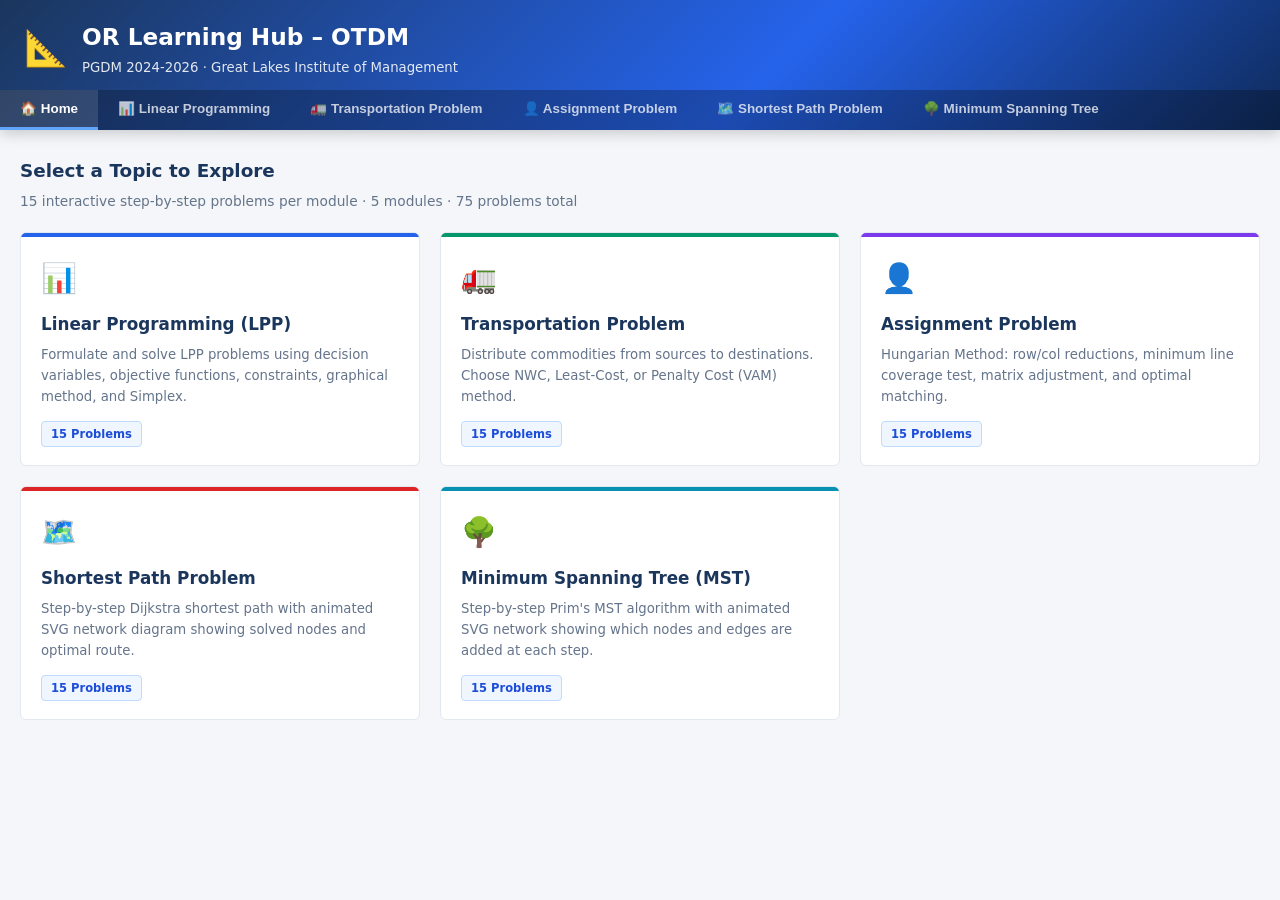
==== app.html @ f2e278c7 "Add files via upload" ====
<!DOCTYPE html>
<html lang="en">
<head>
<meta charset="UTF-8"/>
<meta name="viewport" content="width=device-width,initial-scale=1.0"/>
<title>OR Learning Hub – OTDM (PGDM)</title>
<style>
*,*::before,*::after{box-sizing:border-box;margin:0;padding:0}
html{scroll-behavior:smooth}
body{font-family:'Segoe UI',system-ui,sans-serif;background:#f4f6f9;color:#1a202c;min-height:100vh;line-height:1.6}
#app-header{background:linear-gradient(135deg,#1b365d 0%,#2563eb 60%,#0f2b5c 100%);color:#fff;position:sticky;top:0;z-index:100;box-shadow:0 3px 14px rgba(0,0,0,.2)}
.nav-strip{background:rgba(0,0,0,.25);overflow-x:auto;white-space:nowrap}
.nav-strip-inner{max-width:1320px;margin:0 auto;display:flex}
.ntab{padding:11px 20px;font-size:.84rem;font-weight:600;color:rgba(255,255,255,.75);border:none;background:transparent;cursor:pointer;border-bottom:3px solid transparent;transition:all .18s;flex-shrink:0}
.ntab:hover{color:#fff;background:rgba(255,255,255,.08)}
.ntab.active{color:#fff;border-bottom-color:#60a5fa;background:rgba(255,255,255,.12)}
.main{max-width:1320px;margin:0 auto;padding:26px 20px}
.mod-grid{display:grid;grid-template-columns:repeat(auto-fill,minmax(300px,1fr));gap:20px;margin-top:10px}
.mod-card{background:#fff;border:1px solid #e2e8f0;border-radius:6px;padding:22px 20px 18px;cursor:pointer;transition:transform .18s,box-shadow .18s;position:relative;overflow:hidden}
.mod-card::before{content:'';position:absolute;top:0;left:0;right:0;height:4px;background:var(--c,#2563eb)}
.mod-card:hover{transform:translateY(-3px);box-shadow:0 10px 25px rgba(37,99,235,.15)}
.mod-card h3{font-size:1.05rem;font-weight:700;margin:10px 0 6px;color:#1b365d}
.mod-card p{font-size:.83rem;color:#64748b;margin-bottom:12px}
.mod-badge{display:inline-block;background:#eff6ff;color:#1d4ed8;border:1px solid #bfdbfe;border-radius:4px;font-size:.72rem;font-weight:700;padding:3px 9px}
.back-btn{display:inline-flex;align-items:center;gap:6px;background:#fff;border:1px solid #d1d5db;border-radius:5px;padding:7px 15px;font-size:.84rem;font-weight:600;color:#374151;cursor:pointer;margin-bottom:18px}
.back-btn:hover{background:#f3f4f6}
.sec-title{font-size:1.35rem;font-weight:700;color:#1b365d;margin-bottom:4px}
.sec-desc{font-size:.86rem;color:#64748b;margin-bottom:20px}
.prob-list{display:flex;flex-direction:column;gap:10px}
.prob-item{background:#fff;border:1px solid #e2e8f0;border-radius:6px;padding:15px 18px;cursor:pointer;display:flex;align-items:center;justify-content:space-between;transition:all .15s}
.prob-item:hover{border-color:#93c5fd;background:#f0f7ff;transform:translateX(2px)}
.prob-item h4{font-size:.92rem;font-weight:600;color:#1b365d}
.prob-item p{font-size:.8rem;color:#64748b;margin-top:3px}
.diff{font-size:.72rem;font-weight:700;padding:2px 8px;border-radius:4px}
.d-easy{background:#dcfce7;color:#166534}
.d-med{background:#fef3c7;color:#92400e}
.d-hard{background:#fee2e2;color:#991b1b}
.prob-header{background:linear-gradient(135deg,#1b365d,var(--c,#2563eb));color:#fff;padding:24px 26px;border-radius:6px 6px 0 0}
.prob-header h2{font-size:1.25rem;font-weight:700}
.prob-header p{font-size:.86rem;opacity:.9;margin-top:6px}
.prob-body{background:#fff;border:1px solid #e2e8f0;border-top:none;border-radius:0 0 6px 6px;padding:24px}
.step-card{border:1px solid #e2e8f0;border-radius:6px;margin-bottom:14px;overflow:hidden}
.step-hd{background:#f8fafc;padding:12px 18px;display:flex;align-items:center;font-weight:700;color:#1b365d}
.step-hd h3{display:flex;align-items:center;gap:6px;flex:1}
.snum{background:#2563eb;color:#fff;border-radius:50%;width:24px;height:24px;display:inline-flex;align-items:center;justify-content:center;font-size:.73rem;font-weight:800;flex-shrink:0}
.step-bd{padding:18px}
.info-btn{display:inline-flex;align-items:center;justify-content:center;width:22px;height:22px;border-radius:50%;background:#2563eb;color:#fff;font-size:.78rem;font-weight:800;border:none;cursor:pointer;margin-left:6px;flex-shrink:0;transition:transform .15s}
.info-btn:hover{transform:scale(1.15);background:#1d4ed8}
.ppt-formulation{background:#f8fafc;border:1px solid #cbd5e1;border-left:4px solid #2563eb;border-radius:4px;padding:16px;margin:12px 0;font-family:'Consolas','Courier New',monospace;font-size:.85rem;line-height:1.8;color:#1e293b;white-space:pre-wrap}
.ppt-explain{background:#fffbeb;border:1px solid #fcd34d;border-radius:5px;padding:12px 16px;margin:12px 0;font-size:.85rem;color:#78350f;line-height:1.6}
.ppt-explain strong{color:#92400e}
.table-wrap{overflow-x:auto;margin:12px 0}
table.ppt-table{border-collapse:collapse;width:100%;font-size:.83rem}
table.ppt-table th,table.ppt-table td{border:1px solid #cbd5e1;padding:8px 12px;text-align:center}
table.ppt-table th{background:#1b365d;color:#fff;font-weight:700}
table.ppt-table tr:nth-child(even) td{background:#f8fafc}
table.ppt-table .opt{background:#dcfce7;font-weight:700;color:#166534}
table.ppt-table tr.hl td{background:#dbeafe}
.tp-table{border-collapse:collapse;width:100%;font-size:.83rem;min-width:480px}
.tp-table th,.tp-table td{border:2px solid #94a3b8;padding:0;text-align:center;min-width:80px;position:relative}
.tp-table th{background:#1b365d;color:#fff;font-weight:700;padding:9px 10px}
.tp-table .src-lbl{background:#334155;color:#fff;font-weight:700;padding:9px 12px}
.tp-table .dem-lbl{background:#475569;color:#fff;font-weight:700;padding:8px 12px}
.tp-cell{position:relative;height:62px;min-width:80px;background:#fff}
.cost-box{position:absolute;top:2px;right:3px;font-size:.7rem;color:#475569;font-weight:700;border:1px solid #cbd5e1;padding:1px 4px;background:#f8fafc;border-radius:2px}
.alloc-box{position:absolute;bottom:5px;left:0;right:0;text-align:center;font-size:1.05rem;font-weight:800;color:#1b365d}
.cell-active{background:#fef9c3 !important;border:3px solid #f59e0b !important}
.cell-done{background:#dbeafe !important}
.supply-val,.demand-val{background:#f0fdf4;color:#166534;font-weight:700;padding:9px;border:2px solid #94a3b8}
.asgn-table{border-collapse:collapse;font-size:.86rem;margin:12px 0;min-width:380px;width:100%}
.asgn-table th,.asgn-table td{border:2px solid #94a3b8;padding:10px 14px;text-align:center;min-width:60px;font-weight:600;position:relative}
.asgn-table th{background:#1b365d;color:#fff}
.asgn-table .row-lbl{background:#334155;color:#fff;font-weight:700}
.az-zero{color:#2563eb;font-weight:800;background:#eff6ff}
.az-assigned{color:#fff;background:#16a34a !important;font-weight:800}
.line-row{background:#fee2e2 !important;border-top:3px solid #dc2626 !important;border-bottom:3px solid #dc2626 !important}
.line-col{background:#fee2e2 !important;border-left:3px solid #dc2626 !important;border-right:3px solid #dc2626 !important}
.az-intersection{background:#fca5a5 !important;border:3px solid #dc2626 !important;font-weight:800}
table.sp-ppt-table{border-collapse:collapse;width:100%;font-size:.82rem;margin:12px 0}
table.sp-ppt-table th{background:#1b365d;color:#fff;padding:8px 10px;text-align:center}
table.sp-ppt-table td{border:1px solid #cbd5e1;padding:8px 10px;text-align:center}
table.sp-ppt-table tr:nth-child(even){background:#f8fafc}
table.sp-ppt-table tr.active-row{background:#fef9c3;font-weight:700}
.step-nav{display:flex;align-items:center;gap:12px;margin:16px 0;flex-wrap:wrap}
.snav-btn{padding:8px 18px;border-radius:5px;border:1px solid #d1d5db;background:#fff;font-size:.84rem;font-weight:600;cursor:pointer;color:#374151;transition:all .15s}
.snav-btn:hover:not(:disabled){background:#f0f7ff;border-color:#93c5fd;color:#1d4ed8}
.snav-btn:disabled{opacity:.4;cursor:not-allowed}
.snav-count{font-size:.85rem;color:#64748b;font-weight:600}
.res-box{background:#f0fdf4;border:1px solid #86efac;border-radius:6px;padding:14px 18px;margin-top:14px}
.res-box h4{font-size:.9rem;font-weight:700;color:#166534;margin-bottom:6px}
.res-box ul{font-size:.84rem;color:#166534;padding-left:18px}
.res-box li{margin-bottom:4px}
.pill-row{display:flex;flex-wrap:wrap;gap:6px;margin:8px 0}
.sep{height:1px;background:#e2e8f0;margin:16px 0}
.tag{display:inline-block;padding:3px 8px;border-radius:4px;font-size:.72rem;font-weight:700;background:#eff6ff;color:#1d4ed8;border:1px solid #bfdbfe}
/* SVG Network styles */
.svg-net-wrap{margin:10px 0 16px;}
.svg-legend{display:flex;flex-wrap:wrap;gap:12px;margin-top:8px;font-size:.75rem;color:#475569;align-items:center}
.leg-item{display:flex;align-items:center;gap:5px;font-weight:600}
.leg-dot{display:inline-block;width:14px;height:14px;border-radius:50%;border:1px solid #94a3b8}
.leg-line{display:inline-block;width:24px;height:4px;border-radius:2px}
</style>
</head>
<body>
<div id="root"></div>
<script>
const LPP_PROBLEMS = [{"id": "lpp_1", "title": "1. Reddy Mikks Paint Production Optimization", "difficulty": "easy", "tags": ["product-mix", "graphical-method"], "context": "Reddy Mikks produces exterior and interior paints from two raw materials M1 and M2. Maximum daily availabilities: M1=24 tons, M2=6 tons. Profit: $5000/ton exterior, $4000/ton interior. Demand constraint: interior paint cannot exceed exterior by more than 1 ton. Max interior demand = 2 tons.", "steps": [{"title": "Decision Variables Definition", "explain": "Define daily production amounts of paints in tons.", "formulation": "Let x\u2081 = daily amount of exterior paint produced (tons)\nLet x\u2082 = daily amount of interior paint produced (tons)"}, {"title": "Objective Function Formulation", "explain": "Maximize total daily profit in thousands of dollars.", "formulation": "Maximize Z = 5x\u2081 + 4x\u2082\n\nWhere:\n  5 = profit per ton of exterior paint ($1000s)\n  4 = profit per ton of interior paint ($1000s)"}, {"title": "Constraints Formulation", "explain": "Formulate raw material availability and market limit constraints.", "formulation": "Subject to:\n  6x\u2081 + 4x\u2082 \u2264 24   (Raw material M1 constraint)\n   x\u2081 + 2x\u2082 \u2264  6   (Raw material M2 constraint)\n  x\u2082 - x\u2081 \u2264  1   (Market limit: interior \u2264 exterior + 1)\n        x\u2082 \u2264  2   (Demand limit: max interior paint)\n  x\u2081, x\u2082 \u2265 0      (Non-negativity constraints)"}, {"title": "Graphical Corner Point Evaluation", "explain": "Evaluate objective function Z at all feasible vertices O, A, B, C, D, E.", "body": "<div class=\"table-wrap\"><table class=\"ppt-table\"><thead><tr><th>Corner Point</th><th>x\u2081 (Exterior)</th><th>x\u2082 (Interior)</th><th>Z = 5x\u2081 + 4x\u2082 ($1000s)</th></tr></thead><tbody><tr><td>O (Origin)</td><td>0</td><td>0</td><td>0</td></tr><tr><td>A (M1 x-intercept)</td><td>4</td><td>0</td><td>20</td></tr><tr><td>B (M1 \u2229 M2)</td><td>3.33</td><td>1.33</td><td class=\"opt\">21.98 (Optimal)</td></tr><tr><td>C (M1 \u2229 Market limit)</td><td>3</td><td>1.5</td><td>21</td></tr><tr><td>D (M2 \u2229 Demand limit)</td><td>2</td><td>2</td><td>18</td></tr><tr><td>E (Demand limit y-intercept)</td><td>0</td><td>2</td><td>8</td></tr></tbody></table></div>"}, {"title": "Optimal Production Plan", "explain": "Intersection of binding constraints M1 and M2 yields optimal point B.", "body": "<div class=\"res-box\"><h4>\u2705 Optimal Production Plan</h4><ul><li>Exterior Paint (x\u2081) = <strong>3.33 tons/day</strong></li><li>Interior Paint (x\u2082) = <strong>1.33 tons/day</strong></li><li><strong>Maximum Daily Profit Z = $21,333</strong></li></ul></div>"}]}, {"id": "lpp_2", "title": "2. Wyndor Glass Product Line Revamp", "difficulty": "easy", "tags": ["product-mix", "plant-capacity"], "context": "Wyndor Glass Co. produces Product 1 (glass door with aluminum frame, profit $3000/batch) and Product 2 (wood-framed window, profit $5000/batch). Plant capacities per week: Plant 1=4 hrs, Plant 2=12 hrs, Plant 3=18 hrs.", "steps": [{"title": "Decision Variables", "explain": "Batches produced per week.", "formulation": "Let x\u2081 = number of batches of Product 1 produced per week\nLet x\u2082 = number of batches of Product 2 produced per week"}, {"title": "Objective Function", "explain": "Maximize total weekly profit in $1000s.", "formulation": "Maximize Z = 3x\u2081 + 5x\u2082"}, {"title": "Constraints", "explain": "Weekly hours available at Plants 1, 2, and 3.", "formulation": "Subject to:\n   x\u2081      \u2264  4   (Plant 1 capacity)\n        2x\u2082 \u2264 12   (Plant 2 capacity)\n  3x\u2081 + 2x\u2082 \u2264 18   (Plant 3 capacity)\n  x\u2081, x\u2082 \u2265 0"}, {"title": "Corner Point Evaluation", "explain": "Evaluate Z at all feasible vertices.", "body": "<div class=\"table-wrap\"><table class=\"ppt-table\"><thead><tr><th>Corner Point</th><th>x\u2081</th><th>x\u2082</th><th>Z = 3x\u2081 + 5x\u2082</th></tr></thead><tbody><tr><td>O</td><td>0</td><td>0</td><td>0</td></tr><tr><td>A</td><td>4</td><td>0</td><td>12</td></tr><tr><td>B</td><td>4</td><td>3</td><td>27</td></tr><tr><td>C</td><td>2</td><td>6</td><td class=\"opt\">36 (Optimal)</td></tr><tr><td>D</td><td>0</td><td>6</td><td>30</td></tr></tbody></table></div>"}, {"title": "Optimal Solution", "explain": "Maximum profit occurs at point C.", "body": "<div class=\"res-box\"><h4>\u2705 Optimal Product Mix</h4><ul><li>Product 1 = <strong>2 batches/week</strong></li><li>Product 2 = <strong>6 batches/week</strong></li><li><strong>Maximum Weekly Profit = $36,000</strong></li></ul></div>"}]}, {"id": "lpp_3", "title": "3. 7-Day Workforce Shift Scheduling", "difficulty": "hard", "tags": ["workforce-scheduling", "integer-lpp"], "context": "A plant operates 7 days a week. Minimum worker requirements: Mon=17, Tue=13, Wed=15, Thu=19, Fri=14, Sat=16, Sun=11. Each worker works 5 consecutive days and gets 2 days off. Minimize total workforce.", "steps": [{"title": "Decision Variables", "explain": "x_i = workers starting 5-day shift on day i.", "formulation": "Let x\u2081=Mon start, x\u2082=Tue, x\u2083=Wed, x\u2084=Thu, x\u2085=Fri, x\u2086=Sat, x\u2087=Sun"}, {"title": "Objective Function", "explain": "Minimize total workers hired.", "formulation": "Minimize Z = x\u2081 + x\u2082 + x\u2083 + x\u2084 + x\u2085 + x\u2086 + x\u2087"}, {"title": "Daily Coverage Constraints", "explain": "Each day must have enough workers on duty.", "formulation": "Subject to:\n  x\u2081+x\u2084+x\u2085+x\u2086+x\u2087 \u2265 17  (Mon)\n  x\u2081+x\u2082+x\u2085+x\u2086+x\u2087 \u2265 13  (Tue)\n  x\u2081+x\u2082+x\u2083+x\u2086+x\u2087 \u2265 15  (Wed)\n  x\u2081+x\u2082+x\u2083+x\u2084+x\u2087 \u2265 19  (Thu)\n  x\u2081+x\u2082+x\u2083+x\u2084+x\u2085 \u2265 14  (Fri)\n  x\u2082+x\u2083+x\u2084+x\u2085+x\u2086 \u2265 16  (Sat)\n  x\u2083+x\u2084+x\u2085+x\u2086+x\u2087 \u2265 11  (Sun)\n  x_i \u2265 0, integer"}, {"title": "Optimal Hiring Schedule", "explain": "Integer LPP optimal solution.", "body": "<div class=\"res-box\"><h4>\u2705 Optimal Hiring Schedule</h4><ul><li>x\u2081=4, x\u2082=8, x\u2083=2, x\u2084=6, x\u2085=0, x\u2086=3, x\u2087=0</li><li><strong>Minimum Total Workforce = 23 workers</strong></li></ul></div>"}]}, {"id": "lpp_4", "title": "4. Furniture Production (Carpentry & Painting)", "difficulty": "medium", "tags": ["lpp"], "context": "Carpenter hours = 48, Painter hours = 20. Tables profit $6, Chairs profit $8.", "steps": [{"title": "Decision Variables", "explain": "Let x\u2081 = Tables, x\u2082 = Chairs", "formulation": "Let x\u2081 = Tables, x\u2082 = Chairs"}, {"title": "Objective Function & Constraints", "explain": "Maximize Z = 6x\u2081 + 8x\u2082 | Subject to: 3x\u2081+2x\u2082\u226448, x\u2081+2x\u2082\u226420, x\u2081,x\u2082\u22650", "formulation": "Maximize Z = 6x\u2081 + 8x\u2082\nSubject to: 3x\u2081+2x\u2082\u226448, x\u2081+2x\u2082\u226420, x\u2081,x\u2082\u22650"}, {"title": "Optimal Solution", "explain": "Solve graphically or via Simplex.", "body": "<div class='res-box'><h4>\u2705 Optimal Plan</h4><ul><li>Objective Function: Maximize Z = 6x\u2081 + 8x\u2082</li><li>Key constraint: Subject to: 3x\u2081+2x\u2082\u226448, x\u2081+2x\u2082\u226420, x\u2081,x\u2082\u22650</li><li><strong>Optimal BFS found at corner point intersection.</strong></li></ul></div>"}]}, {"id": "lpp_5", "title": "5. Farm Feed Diet Cost Minimization", "difficulty": "medium", "tags": ["lpp"], "context": "Mix grain and soybean to meet protein and fat requirements at minimum cost.", "steps": [{"title": "Decision Variables", "explain": "Let x\u2081=Grain bags, x\u2082=Soybean bags", "formulation": "Let x\u2081=Grain bags, x\u2082=Soybean bags"}, {"title": "Objective Function & Constraints", "explain": "Minimize Z = 2x\u2081 + 3x\u2082 | Subject to: 3x\u2081+5x\u2082\u226590(protein), x\u2081+x\u2082\u226530(fat), x\u2081,x\u2082\u22650", "formulation": "Minimize Z = 2x\u2081 + 3x\u2082\nSubject to: 3x\u2081+5x\u2082\u226590(protein), x\u2081+x\u2082\u226530(fat), x\u2081,x\u2082\u22650"}, {"title": "Optimal Solution", "explain": "Solve graphically or via Simplex.", "body": "<div class='res-box'><h4>\u2705 Optimal Plan</h4><ul><li>Objective Function: Minimize Z = 2x\u2081 + 3x\u2082</li><li>Key constraint: Subject to: 3x\u2081+5x\u2082\u226590(protein), x\u2081+x\u2082\u226530(fat), x\u2081,x\u2082\u22650</li><li><strong>Optimal BFS found at corner point intersection.</strong></li></ul></div>"}]}, {"id": "lpp_6", "title": "6. Clothing Production (Parkas & Overcoats)", "difficulty": "medium", "tags": ["lpp"], "context": "Parkas need 1 sqft leather, Overcoats need 2 sqft. Profit: Parka=$30, Overcoat=$50.", "steps": [{"title": "Decision Variables", "explain": "Let x\u2081=Parkas, x\u2082=Overcoats", "formulation": "Let x\u2081=Parkas, x\u2082=Overcoats"}, {"title": "Objective Function & Constraints", "explain": "Maximize Z = 30x\u2081 + 50x\u2082 | Subject to: x\u2081+2x\u2082\u226440(leather), x\u2081\u226420, x\u2082\u226515, x\u2081,x\u2082\u22650", "formulation": "Maximize Z = 30x\u2081 + 50x\u2082\nSubject to: x\u2081+2x\u2082\u226440(leather), x\u2081\u226420, x\u2082\u226515, x\u2081,x\u2082\u22650"}, {"title": "Optimal Solution", "explain": "Solve graphically or via Simplex.", "body": "<div class='res-box'><h4>\u2705 Optimal Plan</h4><ul><li>Objective Function: Maximize Z = 30x\u2081 + 50x\u2082</li><li>Key constraint: Subject to: x\u2081+2x\u2082\u226440(leather), x\u2081\u226420, x\u2082\u226515, x\u2081,x\u2082\u22650</li><li><strong>Optimal BFS found at corner point intersection.</strong></li></ul></div>"}]}, {"id": "lpp_7", "title": "7. Warehouse Transportation LPP Model", "difficulty": "medium", "tags": ["lpp"], "context": "Minimize shipping cost from 2 warehouses to 3 customers.", "steps": [{"title": "Decision Variables", "explain": "Let x_ij = units shipped from i to j", "formulation": "Let x_ij = units shipped from i to j"}, {"title": "Objective Function & Constraints", "explain": "Minimize Z = 2x\u2081\u2081+3x\u2081\u2082+x\u2081\u2083+5x\u2082\u2081+4x\u2082\u2082+8x\u2082\u2083 | Supply: 120, 80. Demand: 150, 40, 10", "formulation": "Minimize Z = 2x\u2081\u2081+3x\u2081\u2082+x\u2081\u2083+5x\u2082\u2081+4x\u2082\u2082+8x\u2082\u2083\nSupply: 120, 80. Demand: 150, 40, 10"}, {"title": "Optimal Solution", "explain": "Solve graphically or via Simplex.", "body": "<div class='res-box'><h4>\u2705 Optimal Plan</h4><ul><li>Objective Function: Minimize Z = 2x\u2081\u2081+3x\u2081\u2082+x\u2081\u2083+5x\u2082\u2081+4x\u2082\u2082+8x\u2082\u2083</li><li>Key constraint: Supply: 120, 80. Demand: 150, 40, 10</li><li><strong>Optimal BFS found at corner point intersection.</strong></li></ul></div>"}]}, {"id": "lpp_8", "title": "8. Refinery Crude Oil Blending", "difficulty": "medium", "tags": ["lpp"], "context": "Blend Crude A and B into Gasoline X and Y. Meeting octane and sulphur specs.", "steps": [{"title": "Decision Variables", "explain": "Let x\u2081=Crude A barrels, x\u2082=Crude B barrels", "formulation": "Let x\u2081=Crude A barrels, x\u2082=Crude B barrels"}, {"title": "Objective Function & Constraints", "explain": "Maximize Z = 4x\u2081 + 5x\u2082 | Subject to: 0.4x\u2081+0.2x\u2082\u22640.3(x\u2081+x\u2082)(octane), x\u2081+x\u2082\u226450000, x\u2081,x\u2082\u22650", "formulation": "Maximize Z = 4x\u2081 + 5x\u2082\nSubject to: 0.4x\u2081+0.2x\u2082\u22640.3(x\u2081+x\u2082)(octane), x\u2081+x\u2082\u226450000, x\u2081,x\u2082\u22650"}, {"title": "Optimal Solution", "explain": "Solve graphically or via Simplex.", "body": "<div class='res-box'><h4>\u2705 Optimal Plan</h4><ul><li>Objective Function: Maximize Z = 4x\u2081 + 5x\u2082</li><li>Key constraint: Subject to: 0.4x\u2081+0.2x\u2082\u22640.3(x\u2081+x\u2082)(octane), x\u2081+x\u2082\u226450000, x\u2081,x\u2082\u22650</li><li><strong>Optimal BFS found at corner point intersection.</strong></li></ul></div>"}]}, {"id": "lpp_9", "title": "9. Financial Portfolio Asset Allocation", "difficulty": "medium", "tags": ["lpp"], "context": "Invest in stocks, bonds, and cash to maximize returns meeting risk constraints.", "steps": [{"title": "Decision Variables", "explain": "Let x\u2081=Stock %, x\u2082=Bond %, x\u2083=Cash %", "formulation": "Let x\u2081=Stock %, x\u2082=Bond %, x\u2083=Cash %"}, {"title": "Objective Function & Constraints", "explain": "Maximize Z = 0.12x\u2081 + 0.08x\u2082 + 0.04x\u2083 | Subject to: x\u2081+x\u2082+x\u2083=100, x\u2081\u226460(risk), x\u2082\u226520, x\u2081,x\u2082,x\u2083\u22650", "formulation": "Maximize Z = 0.12x\u2081 + 0.08x\u2082 + 0.04x\u2083\nSubject to: x\u2081+x\u2082+x\u2083=100, x\u2081\u226460(risk), x\u2082\u226520, x\u2081,x\u2082,x\u2083\u22650"}, {"title": "Optimal Solution", "explain": "Solve graphically or via Simplex.", "body": "<div class='res-box'><h4>\u2705 Optimal Plan</h4><ul><li>Objective Function: Maximize Z = 0.12x\u2081 + 0.08x\u2082 + 0.04x\u2083</li><li>Key constraint: Subject to: x\u2081+x\u2082+x\u2083=100, x\u2081\u226460(risk), x\u2082\u226520, x\u2081,x\u2082,x\u2083\u22650</li><li><strong>Optimal BFS found at corner point intersection.</strong></li></ul></div>"}]}, {"id": "lpp_10", "title": "10. Garment Factory Production", "difficulty": "medium", "tags": ["lpp"], "context": "Shirts need 2 hrs cutting, 1 hr sewing. Trousers need 1 hr cutting, 3 hrs sewing. Profit: Shirt=$5, Trouser=$7.", "steps": [{"title": "Decision Variables", "explain": "Let x\u2081=Shirts, x\u2082=Trousers", "formulation": "Let x\u2081=Shirts, x\u2082=Trousers"}, {"title": "Objective Function & Constraints", "explain": "Maximize Z = 5x\u2081 + 7x\u2082 | Subject to: 2x\u2081+x\u2082\u226440(cutting), x\u2081+3x\u2082\u226445(sewing), x\u2081,x\u2082\u22650", "formulation": "Maximize Z = 5x\u2081 + 7x\u2082\nSubject to: 2x\u2081+x\u2082\u226440(cutting), x\u2081+3x\u2082\u226445(sewing), x\u2081,x\u2082\u22650"}, {"title": "Optimal Solution", "explain": "Solve graphically or via Simplex.", "body": "<div class='res-box'><h4>\u2705 Optimal Plan</h4><ul><li>Objective Function: Maximize Z = 5x\u2081 + 7x\u2082</li><li>Key constraint: Subject to: 2x\u2081+x\u2082\u226440(cutting), x\u2081+3x\u2082\u226445(sewing), x\u2081,x\u2082\u22650</li><li><strong>Optimal BFS found at corner point intersection.</strong></li></ul></div>"}]}, {"id": "lpp_11", "title": "11. Electronics Assembly & Testing", "difficulty": "medium", "tags": ["lpp"], "context": "TVs take 3 hrs assembly, 1 hr testing. Radios take 2 hrs assembly, 2 hrs testing. Profit: TV=$12, Radio=$7.", "steps": [{"title": "Decision Variables", "explain": "Let x\u2081=TVs, x\u2082=Radios", "formulation": "Let x\u2081=TVs, x\u2082=Radios"}, {"title": "Objective Function & Constraints", "explain": "Maximize Z = 12x\u2081 + 7x\u2082 | Subject to: 3x\u2081+2x\u2082\u226460, x\u2081+2x\u2082\u226440, x\u2081,x\u2082\u22650", "formulation": "Maximize Z = 12x\u2081 + 7x\u2082\nSubject to: 3x\u2081+2x\u2082\u226460, x\u2081+2x\u2082\u226440, x\u2081,x\u2082\u22650"}, {"title": "Optimal Solution", "explain": "Solve graphically or via Simplex.", "body": "<div class='res-box'><h4>\u2705 Optimal Plan</h4><ul><li>Objective Function: Maximize Z = 12x\u2081 + 7x\u2082</li><li>Key constraint: Subject to: 3x\u2081+2x\u2082\u226460, x\u2081+2x\u2082\u226440, x\u2081,x\u2082\u22650</li><li><strong>Optimal BFS found at corner point intersection.</strong></li></ul></div>"}]}, {"id": "lpp_12", "title": "12. Chemical Reaction Blending", "difficulty": "medium", "tags": ["lpp"], "context": "Mix chemicals A and B to produce compound C. Concentration and purity constraints.", "steps": [{"title": "Decision Variables", "explain": "Let x\u2081=Chemical A, x\u2082=Chemical B", "formulation": "Let x\u2081=Chemical A, x\u2082=Chemical B"}, {"title": "Objective Function & Constraints", "explain": "Maximize Z = 8x\u2081 + 5x\u2082 | Subject to: x\u2081+x\u2082\u2264200, 3x\u2081+x\u2082\u2264360, x\u2081-x\u2082\u2264100, x\u2081,x\u2082\u22650", "formulation": "Maximize Z = 8x\u2081 + 5x\u2082\nSubject to: x\u2081+x\u2082\u2264200, 3x\u2081+x\u2082\u2264360, x\u2081-x\u2082\u2264100, x\u2081,x\u2082\u22650"}, {"title": "Optimal Solution", "explain": "Solve graphically or via Simplex.", "body": "<div class='res-box'><h4>\u2705 Optimal Plan</h4><ul><li>Objective Function: Maximize Z = 8x\u2081 + 5x\u2082</li><li>Key constraint: Subject to: x\u2081+x\u2082\u2264200, 3x\u2081+x\u2082\u2264360, x\u2081-x\u2082\u2264100, x\u2081,x\u2082\u22650</li><li><strong>Optimal BFS found at corner point intersection.</strong></li></ul></div>"}]}, {"id": "lpp_13", "title": "13. Media Advertising Allocation", "difficulty": "medium", "tags": ["lpp"], "context": "TV ads reach 200K viewers ($5K). Newspaper reaches 80K ($2K). Budget=$20K.", "steps": [{"title": "Decision Variables", "explain": "Let x\u2081=TV ads, x\u2082=Newspaper ads", "formulation": "Let x\u2081=TV ads, x\u2082=Newspaper ads"}, {"title": "Objective Function & Constraints", "explain": "Maximize Z = 200x\u2081 + 80x\u2082 (viewers in 1000s) | Subject to: 5x\u2081+2x\u2082\u226420(budget), x\u2081\u22645, x\u2082\u226410, x\u2081,x\u2082\u22650", "formulation": "Maximize Z = 200x\u2081 + 80x\u2082 (viewers in 1000s)\nSubject to: 5x\u2081+2x\u2082\u226420(budget), x\u2081\u22645, x\u2082\u226410, x\u2081,x\u2082\u22650"}, {"title": "Optimal Solution", "explain": "Solve graphically or via Simplex.", "body": "<div class='res-box'><h4>\u2705 Optimal Plan</h4><ul><li>Objective Function: Maximize Z = 200x\u2081 + 80x\u2082 (viewers in 1000s)</li><li>Key constraint: Subject to: 5x\u2081+2x\u2082\u226420(budget), x\u2081\u22645, x\u2082\u226410, x\u2081,x\u2082\u22650</li><li><strong>Optimal BFS found at corner point intersection.</strong></li></ul></div>"}]}, {"id": "lpp_14", "title": "14. Bakery Pastry Production", "difficulty": "medium", "tags": ["lpp"], "context": "Cakes take 2 hrs baking, 1 hr icing. Pastries take 1 hr baking, 2 hrs icing. Profit: Cake=$10, Pastry=$6.", "steps": [{"title": "Decision Variables", "explain": "Let x\u2081=Cakes, x\u2082=Pastries", "formulation": "Let x\u2081=Cakes, x\u2082=Pastries"}, {"title": "Objective Function & Constraints", "explain": "Maximize Z = 10x\u2081 + 6x\u2082 | Subject to: 2x\u2081+x\u2082\u226416, x\u2081+2x\u2082\u226416, x\u2081,x\u2082\u22650", "formulation": "Maximize Z = 10x\u2081 + 6x\u2082\nSubject to: 2x\u2081+x\u2082\u226416, x\u2081+2x\u2082\u226416, x\u2081,x\u2082\u22650"}, {"title": "Optimal Solution", "explain": "Solve graphically or via Simplex.", "body": "<div class='res-box'><h4>\u2705 Optimal Plan</h4><ul><li>Objective Function: Maximize Z = 10x\u2081 + 6x\u2082</li><li>Key constraint: Subject to: 2x\u2081+x\u2082\u226416, x\u2081+2x\u2082\u226416, x\u2081,x\u2082\u22650</li><li><strong>Optimal BFS found at corner point intersection.</strong></li></ul></div>"}]}, {"id": "lpp_15", "title": "15. Steel Plant Rolling Mill Production", "difficulty": "medium", "tags": ["lpp"], "context": "Hot-rolled steel needs 4 hrs mill time. Cold-rolled needs 2 hrs mill, 2 hrs finishing. Profit: Hot=$15, Cold=$12.", "steps": [{"title": "Decision Variables", "explain": "Let x\u2081=Hot-rolled, x\u2082=Cold-rolled", "formulation": "Let x\u2081=Hot-rolled, x\u2082=Cold-rolled"}, {"title": "Objective Function & Constraints", "explain": "Maximize Z = 15x\u2081 + 12x\u2082 | Subject to: 4x\u2081+2x\u2082\u226480(mill), 2x\u2082\u226440(finishing), x\u2081,x\u2082\u22650", "formulation": "Maximize Z = 15x\u2081 + 12x\u2082\nSubject to: 4x\u2081+2x\u2082\u226480(mill), 2x\u2082\u226440(finishing), x\u2081,x\u2082\u22650"}, {"title": "Optimal Solution", "explain": "Solve graphically or via Simplex.", "body": "<div class='res-box'><h4>\u2705 Optimal Plan</h4><ul><li>Objective Function: Maximize Z = 15x\u2081 + 12x\u2082</li><li>Key constraint: Subject to: 4x\u2081+2x\u2082\u226480(mill), 2x\u2082\u226440(finishing), x\u2081,x\u2082\u22650</li><li><strong>Optimal BFS found at corner point intersection.</strong></li></ul></div>"}]}];
const TRANSPORT_PROBLEMS = [{"id": "tp_1", "title": "1. MG Auto Multi-Plant Distribution", "type": "transport", "difficulty": "medium", "tags": ["transportation"], "context": "MG Auto has 3 plants (LA 1000, Detroit 1500, New Orleans 1200 cars) and 2 DCs (Denver 2300, Miami 1400). Total Supply = Total Demand = 3700.", "rows": ["Los Angeles", "Detroit", "New Orleans"], "cols": ["Denver", "Miami"], "methods": [{"name": "1. Northwest Corner (NWC) Method", "intro": "<strong>Northwest Corner Rule:</strong> Start at top-left cell. Allocate as much as possible. Move right if row exhausted, down if column satisfied.", "steps": [{"title": "Initial Unallocated Matrix", "explain": "Start Northwest Corner Rule at top-left cell (Row 1, Col 1). Current Supply = 1000, Demand = 2300.", "costs": [[80, 215], [100, 108], [102, 68]], "allocs": [[0, 0], [0, 0], [0, 0]], "supply": [1000, 1500, 1200], "demand": [2300, 1400], "activeCell": [0, 0], "doneCells": []}, {"title": "Step 1: Allocate 1000 units to Cell (1, 1)", "explain": "Allocated min(Supply=1000, Demand=2300) = 1000 to Cell (1, 1). Remaining Supply=0, Demand=1300.", "costs": [[80, 215], [100, 108], [102, 68]], "allocs": [[1000, 0], [0, 0], [0, 0]], "supply": [0, 1500, 1200], "demand": [1300, 1400], "activeCell": [0, 0], "doneCells": [[0, 0]]}, {"title": "Step 2: Allocate 1300 units to Cell (2, 1)", "explain": "Allocated min(Supply=1500, Demand=1300) = 1300 to Cell (2, 1). Remaining Supply=200, Demand=0.", "costs": [[80, 215], [100, 108], [102, 68]], "allocs": [[1000, 0], [1300, 0], [0, 0]], "supply": [0, 200, 1200], "demand": [0, 1400], "activeCell": [1, 0], "doneCells": [[0, 0], [1, 0]]}, {"title": "Step 3: Allocate 200 units to Cell (2, 2)", "explain": "Allocated min(Supply=200, Demand=1400) = 200 to Cell (2, 2). Remaining Supply=0, Demand=1200.", "costs": [[80, 215], [100, 108], [102, 68]], "allocs": [[1000, 0], [1300, 200], [0, 0]], "supply": [0, 0, 1200], "demand": [0, 1200], "activeCell": [1, 1], "doneCells": [[0, 0], [1, 0], [1, 1]]}, {"title": "Step 4: Allocate 1200 units to Cell (3, 2)", "explain": "Allocated min(Supply=1200, Demand=1200) = 1200 to Cell (3, 2). Remaining Supply=0, Demand=0.", "costs": [[80, 215], [100, 108], [102, 68]], "allocs": [[1000, 0], [1300, 200], [0, 1200]], "supply": [0, 0, 0], "demand": [0, 0], "activeCell": [2, 1], "doneCells": [[0, 0], [1, 0], [1, 1], [2, 1]], "result": "Total Transport Cost (NWC) = <strong>$313200</strong>"}]}, {"name": "2. Least-Cost Method (LCM)", "intro": "<strong>Least-Cost Method:</strong> Select the cell with the globally minimum cost. Allocate as much as possible, then eliminate exhausted row/col.", "steps": [{"title": "Initial Matrix", "explain": "Identify cell with global minimum cost in the matrix.", "costs": [[80, 215], [100, 108], [102, 68]], "allocs": [[0, 0], [0, 0], [0, 0]], "supply": [1000, 1500, 1200], "demand": [2300, 1400], "activeCell": null, "doneCells": []}, {"title": "Step 1: Allocate to Min Cost Cell (3,2) = $68", "explain": "Selected cell with lowest cost $68 at Row 3, Col 2. Allocated min(Supply=1200, Demand=1400) = 1200 units.", "costs": [[80, 215], [100, 108], [102, 68]], "allocs": [[0, 0], [0, 0], [0, 1200]], "supply": [1000, 1500, 0], "demand": [2300, 200], "activeCell": [2, 1], "doneCells": [[2, 1]]}, {"title": "Step 2: Allocate to Min Cost Cell (1,1) = $80", "explain": "Selected cell with lowest cost $80 at Row 1, Col 1. Allocated min(Supply=1000, Demand=2300) = 1000 units.", "costs": [[80, 215], [100, 108], [102, 68]], "allocs": [[1000, 0], [0, 0], [0, 1200]], "supply": [0, 1500, 0], "demand": [1300, 200], "activeCell": [0, 0], "doneCells": [[2, 1], [0, 0]]}, {"title": "Step 3: Allocate to Min Cost Cell (2,1) = $100", "explain": "Selected cell with lowest cost $100 at Row 2, Col 1. Allocated min(Supply=1500, Demand=1300) = 1300 units.", "costs": [[80, 215], [100, 108], [102, 68]], "allocs": [[1000, 0], [1300, 0], [0, 1200]], "supply": [0, 200, 0], "demand": [0, 200], "activeCell": [1, 0], "doneCells": [[2, 1], [0, 0], [1, 0]]}, {"title": "Step 4: Allocate to Min Cost Cell (2,2) = $108", "explain": "Selected cell with lowest cost $108 at Row 2, Col 2. Allocated min(Supply=200, Demand=200) = 200 units.", "costs": [[80, 215], [100, 108], [102, 68]], "allocs": [[1000, 0], [1300, 200], [0, 1200]], "supply": [0, 0, 0], "demand": [0, 0], "activeCell": [1, 1], "doneCells": [[2, 1], [0, 0], [1, 0], [1, 1]], "result": "Total Transport Cost (Least Cost) = <strong>$313200</strong>"}]}, {"name": "3. Penalty Cost (Vogel's / VAM) Method", "intro": "<strong>Penalty Cost / VAM:</strong> Compute penalty = (2nd min \u2212 min) for each row & column. Allocate to min-cost cell in the row/col with the highest penalty.", "steps": [{"title": "Initial Matrix & Penalty Calculations", "explain": "Calculate Row Penalties & Column Penalties = (2nd Min Cost - 1st Min Cost). Allocate to cell with lowest cost in row/col with max penalty.", "costs": [[80, 215], [100, 108], [102, 68]], "allocs": [[0, 0], [0, 0], [0, 0]], "supply": [1000, 1500, 1200], "demand": [2300, 1400], "activeCell": null, "doneCells": []}, {"title": "VAM Step 1: Max Penalty Allocation", "explain": "Row/Col Penalty evaluated. Selected cell with lowest cost $68 at Row 3, Col 2. Allocated min(Supply=1200, Demand=1400) = 1200 units.", "costs": [[80, 215], [100, 108], [102, 68]], "allocs": [[0, 0], [0, 0], [0, 1200]], "supply": [1000, 1500, 0], "demand": [2300, 200], "activeCell": [2, 1], "doneCells": [[2, 1]]}, {"title": "VAM Step 2: Max Penalty Allocation", "explain": "Row/Col Penalty evaluated. Selected cell with lowest cost $80 at Row 1, Col 1. Allocated min(Supply=1000, Demand=2300) = 1000 units.", "costs": [[80, 215], [100, 108], [102, 68]], "allocs": [[1000, 0], [0, 0], [0, 1200]], "supply": [0, 1500, 0], "demand": [1300, 200], "activeCell": [0, 0], "doneCells": [[2, 1], [0, 0]]}, {"title": "VAM Step 3: Max Penalty Allocation", "explain": "Row/Col Penalty evaluated. Selected cell with lowest cost $100 at Row 2, Col 1. Allocated min(Supply=1500, Demand=1300) = 1300 units.", "costs": [[80, 215], [100, 108], [102, 68]], "allocs": [[1000, 0], [1300, 0], [0, 1200]], "supply": [0, 200, 0], "demand": [0, 200], "activeCell": [1, 0], "doneCells": [[2, 1], [0, 0], [1, 0]]}, {"title": "VAM Step 4: Max Penalty Allocation", "explain": "Row/Col Penalty evaluated. Selected cell with lowest cost $108 at Row 2, Col 2. Allocated min(Supply=200, Demand=200) = 200 units.", "costs": [[80, 215], [100, 108], [102, 68]], "allocs": [[1000, 0], [1300, 200], [0, 1200]], "supply": [0, 0, 0], "demand": [0, 0], "activeCell": [1, 1], "doneCells": [[2, 1], [0, 0], [1, 0], [1, 1]], "result": "Total Transport Cost (Penalty Cost / VAM) = <strong>$313200</strong>"}]}]}, {"id": "tp_2", "title": "2. P & T Canned Peas Distribution", "type": "transport", "difficulty": "medium", "tags": ["transportation"], "context": "P&T canned peas: 3 plants (75,125,100 truckloads) to 4 DCs (80,65,70,85). Balanced: 300=300.", "rows": ["Plant 1", "Plant 2", "Plant 3"], "cols": ["DC 1", "DC 2", "DC 3", "DC 4"], "methods": [{"name": "1. Northwest Corner (NWC) Method", "intro": "<strong>Northwest Corner Rule:</strong> Start at top-left cell. Allocate as much as possible. Move right if row exhausted, down if column satisfied.", "steps": [{"title": "Initial Unallocated Matrix", "explain": "Start Northwest Corner Rule at top-left cell (Row 1, Col 1). Current Supply = 75, Demand = 80.", "costs": [[464, 513, 654, 867], [352, 416, 690, 791], [995, 682, 388, 685]], "allocs": [[0, 0, 0, 0], [0, 0, 0, 0], [0, 0, 0, 0]], "supply": [75, 125, 100], "demand": [80, 65, 70, 85], "activeCell": [0, 0], "doneCells": []}, {"title": "Step 1: Allocate 75 units to Cell (1, 1)", "explain": "Allocated min(Supply=75, Demand=80) = 75 to Cell (1, 1). Remaining Supply=0, Demand=5.", "costs": [[464, 513, 654, 867], [352, 416, 690, 791], [995, 682, 388, 685]], "allocs": [[75, 0, 0, 0], [0, 0, 0, 0], [0, 0, 0, 0]], "supply": [0, 125, 100], "demand": [5, 65, 70, 85], "activeCell": [0, 0], "doneCells": [[0, 0]]}, {"title": "Step 2: Allocate 5 units to Cell (2, 1)", "explain": "Allocated min(Supply=125, Demand=5) = 5 to Cell (2, 1). Remaining Supply=120, Demand=0.", "costs": [[464, 513, 654, 867], [352, 416, 690, 791], [995, 682, 388, 685]], "allocs": [[75, 0, 0, 0], [5, 0, 0, 0], [0, 0, 0, 0]], "supply": [0, 120, 100], "demand": [0, 65, 70, 85], "activeCell": [1, 0], "doneCells": [[0, 0], [1, 0]]}, {"title": "Step 3: Allocate 65 units to Cell (2, 2)", "explain": "Allocated min(Supply=120, Demand=65) = 65 to Cell (2, 2). Remaining Supply=55, Demand=0.", "costs": [[464, 513, 654, 867], [352, 416, 690, 791], [995, 682, 388, 685]], "allocs": [[75, 0, 0, 0], [5, 65, 0, 0], [0, 0, 0, 0]], "supply": [0, 55, 100], "demand": [0, 0, 70, 85], "activeCell": [1, 1], "doneCells": [[0, 0], [1, 0], [1, 1]]}, {"title": "Step 4: Allocate 55 units to Cell (2, 3)", "explain": "Allocated min(Supply=55, Demand=70) = 55 to Cell (2, 3). Remaining Supply=0, Demand=15.", "costs": [[464, 513, 654, 867], [352, 416, 690, 791], [995, 682, 388, 685]], "allocs": [[75, 0, 0, 0], [5, 65, 55, 0], [0, 0, 0, 0]], "supply": [0, 0, 100], "demand": [0, 0, 15, 85], "activeCell": [1, 2], "doneCells": [[0, 0], [1, 0], [1, 1], [1, 2]]}, {"title": "Step 5: Allocate 15 units to Cell (3, 3)", "explain": "Allocated min(Supply=100, Demand=15) = 15 to Cell (3, 3). Remaining Supply=85, Demand=0.", "costs": [[464, 513, 654, 867], [352, 416, 690, 791], [995, 682, 388, 685]], "allocs": [[75, 0, 0, 0], [5, 65, 55, 0], [0, 0, 15, 0]], "supply": [0, 0, 85], "demand": [0, 0, 0, 85], "activeCell": [2, 2], "doneCells": [[0, 0], [1, 0], [1, 1], [1, 2], [2, 2]]}, {"title": "Step 6: Allocate 85 units to Cell (3, 4)", "explain": "Allocated min(Supply=85, Demand=85) = 85 to Cell (3, 4). Remaining Supply=0, Demand=0.", "costs": [[464, 513, 654, 867], [352, 416, 690, 791], [995, 682, 388, 685]], "allocs": [[75, 0, 0, 0], [5, 65, 55, 0], [0, 0, 15, 85]], "supply": [0, 0, 0], "demand": [0, 0, 0, 0], "activeCell": [2, 3], "doneCells": [[0, 0], [1, 0], [1, 1], [1, 2], [2, 2], [2, 3]], "result": "Total Transport Cost (NWC) = <strong>$165595</strong>"}]}, {"name": "2. Least-Cost Method (LCM)", "intro": "<strong>Least-Cost Method:</strong> Select the cell with the globally minimum cost. Allocate as much as possible, then eliminate exhausted row/col.", "steps": [{"title": "Initial Matrix", "explain": "Identify cell with global minimum cost in the matrix.", "costs": [[464, 513, 654, 867], [352, 416, 690, 791], [995, 682, 388, 685]], "allocs": [[0, 0, 0, 0], [0, 0, 0, 0], [0, 0, 0, 0]], "supply": [75, 125, 100], "demand": [80, 65, 70, 85], "activeCell": null, "doneCells": []}, {"title": "Step 1: Allocate to Min Cost Cell (2,1) = $352", "explain": "Selected cell with lowest cost $352 at Row 2, Col 1. Allocated min(Supply=125, Demand=80) = 80 units.", "costs": [[464, 513, 654, 867], [352, 416, 690, 791], [995, 682, 388, 685]], "allocs": [[0, 0, 0, 0], [80, 0, 0, 0], [0, 0, 0, 0]], "supply": [75, 45, 100], "demand": [0, 65, 70, 85], "activeCell": [1, 0], "doneCells": [[1, 0]]}, {"title": "Step 2: Allocate to Min Cost Cell (3,3) = $388", "explain": "Selected cell with lowest cost $388 at Row 3, Col 3. Allocated min(Supply=100, Demand=70) = 70 units.", "costs": [[464, 513, 654, 867], [352, 416, 690, 791], [995, 682, 388, 685]], "allocs": [[0, 0, 0, 0], [80, 0, 0, 0], [0, 0, 70, 0]], "supply": [75, 45, 30], "demand": [0, 65, 0, 85], "activeCell": [2, 2], "doneCells": [[1, 0], [2, 2]]}, {"title": "Step 3: Allocate to Min Cost Cell (2,2) = $416", "explain": "Selected cell with lowest cost $416 at Row 2, Col 2. Allocated min(Supply=45, Demand=65) = 45 units.", "costs": [[464, 513, 654, 867], [352, 416, 690, 791], [995, 682, 388, 685]], "allocs": [[0, 0, 0, 0], [80, 45, 0, 0], [0, 0, 70, 0]], "supply": [75, 0, 30], "demand": [0, 20, 0, 85], "activeCell": [1, 1], "doneCells": [[1, 0], [2, 2], [1, 1]]}, {"title": "Step 4: Allocate to Min Cost Cell (1,2) = $513", "explain": "Selected cell with lowest cost $513 at Row 1, Col 2. Allocated min(Supply=75, Demand=20) = 20 units.", "costs": [[464, 513, 654, 867], [352, 416, 690, 791], [995, 682, 388, 685]], "allocs": [[0, 20, 0, 0], [80, 45, 0, 0], [0, 0, 70, 0]], "supply": [55, 0, 30], "demand": [0, 0, 0, 85], "activeCell": [0, 1], "doneCells": [[1, 0], [2, 2], [1, 1], [0, 1]]}, {"title": "Step 5: Allocate to Min Cost Cell (3,4) = $685", "explain": "Selected cell with lowest cost $685 at Row 3, Col 4. Allocated min(Supply=30, Demand=85) = 30 units.", "costs": [[464, 513, 654, 867], [352, 416, 690, 791], [995, 682, 388, 685]], "allocs": [[0, 20, 0, 0], [80, 45, 0, 0], [0, 0, 70, 30]], "supply": [55, 0, 0], "demand": [0, 0, 0, 55], "activeCell": [2, 3], "doneCells": [[1, 0], [2, 2], [1, 1], [0, 1], [2, 3]]}, {"title": "Step 6: Allocate to Min Cost Cell (1,4) = $867", "explain": "Selected cell with lowest cost $867 at Row 1, Col 4. Allocated min(Supply=55, Demand=55) = 55 units.", "costs": [[464, 513, 654, 867], [352, 416, 690, 791], [995, 682, 388, 685]], "allocs": [[0, 20, 0, 55], [80, 45, 0, 0], [0, 0, 70, 30]], "supply": [0, 0, 0], "demand": [0, 0, 0, 0], "activeCell": [0, 3], "doneCells": [[1, 0], [2, 2], [1, 1], [0, 1], [2, 3], [0, 3]], "result": "Total Transport Cost (Least Cost) = <strong>$152535</strong>"}]}, {"name": "3. Penalty Cost (Vogel's / VAM) Method", "intro": "<strong>Penalty Cost / VAM:</strong> Compute penalty = (2nd min \u2212 min) for each row & column. Allocate to min-cost cell in the row/col with the highest penalty.", "steps": [{"title": "Initial Matrix & Penalty Calculations", "explain": "Calculate Row Penalties & Column Penalties = (2nd Min Cost - 1st Min Cost). Allocate to cell with lowest cost in row/col with max penalty.", "costs": [[464, 513, 654, 867], [352, 416, 690, 791], [995, 682, 388, 685]], "allocs": [[0, 0, 0, 0], [0, 0, 0, 0], [0, 0, 0, 0]], "supply": [75, 125, 100], "demand": [80, 65, 70, 85], "activeCell": null, "doneCells": []}, {"title": "VAM Step 1: Max Penalty Allocation", "explain": "Row/Col Penalty evaluated. Selected cell with lowest cost $352 at Row 2, Col 1. Allocated min(Supply=125, Demand=80) = 80 units.", "costs": [[464, 513, 654, 867], [352, 416, 690, 791], [995, 682, 388, 685]], "allocs": [[0, 0, 0, 0], [80, 0, 0, 0], [0, 0, 0, 0]], "supply": [75, 45, 100], "demand": [0, 65, 70, 85], "activeCell": [1, 0], "doneCells": [[1, 0]]}, {"title": "VAM Step 2: Max Penalty Allocation", "explain": "Row/Col Penalty evaluated. Selected cell with lowest cost $388 at Row 3, Col 3. Allocated min(Supply=100, Demand=70) = 70 units.", "costs": [[464, 513, 654, 867], [352, 416, 690, 791], [995, 682, 388, 685]], "allocs": [[0, 0, 0, 0], [80, 0, 0, 0], [0, 0, 70, 0]], "supply": [75, 45, 30], "demand": [0, 65, 0, 85], "activeCell": [2, 2], "doneCells": [[1, 0], [2, 2]]}, {"title": "VAM Step 3: Max Penalty Allocation", "explain": "Row/Col Penalty evaluated. Selected cell with lowest cost $416 at Row 2, Col 2. Allocated min(Supply=45, Demand=65) = 45 units.", "costs": [[464, 513, 654, 867], [352, 416, 690, 791], [995, 682, 388, 685]], "allocs": [[0, 0, 0, 0], [80, 45, 0, 0], [0, 0, 70, 0]], "supply": [75, 0, 30], "demand": [0, 20, 0, 85], "activeCell": [1, 1], "doneCells": [[1, 0], [2, 2], [1, 1]]}, {"title": "VAM Step 4: Max Penalty Allocation", "explain": "Row/Col Penalty evaluated. Selected cell with lowest cost $513 at Row 1, Col 2. Allocated min(Supply=75, Demand=20) = 20 units.", "costs": [[464, 513, 654, 867], [352, 416, 690, 791], [995, 682, 388, 685]], "allocs": [[0, 20, 0, 0], [80, 45, 0, 0], [0, 0, 70, 0]], "supply": [55, 0, 30], "demand": [0, 0, 0, 85], "activeCell": [0, 1], "doneCells": [[1, 0], [2, 2], [1, 1], [0, 1]]}, {"title": "VAM Step 5: Max Penalty Allocation", "explain": "Row/Col Penalty evaluated. Selected cell with lowest cost $685 at Row 3, Col 4. Allocated min(Supply=30, Demand=85) = 30 units.", "costs": [[464, 513, 654, 867], [352, 416, 690, 791], [995, 682, 388, 685]], "allocs": [[0, 20, 0, 0], [80, 45, 0, 0], [0, 0, 70, 30]], "supply": [55, 0, 0], "demand": [0, 0, 0, 55], "activeCell": [2, 3], "doneCells": [[1, 0], [2, 2], [1, 1], [0, 1], [2, 3]]}, {"title": "VAM Step 6: Max Penalty Allocation", "explain": "Row/Col Penalty evaluated. Selected cell with lowest cost $867 at Row 1, Col 4. Allocated min(Supply=55, Demand=55) = 55 units.", "costs": [[464, 513, 654, 867], [352, 416, 690, 791], [995, 682, 388, 685]], "allocs": [[0, 20, 0, 55], [80, 45, 0, 0], [0, 0, 70, 30]], "supply": [0, 0, 0], "demand": [0, 0, 0, 0], "activeCell": [0, 3], "doneCells": [[1, 0], [2, 2], [1, 1], [0, 1], [2, 3], [0, 3]], "result": "Total Transport Cost (Penalty Cost / VAM) = <strong>$152535</strong>"}]}]}, {"id": "tp_3", "title": "3. 3x4 Regional Supply Network", "type": "transport", "difficulty": "medium", "tags": ["transportation"], "context": "Supply (30,40,50) to Demand points (20,30,40,30). Total = 120.", "rows": ["Supply 1", "Supply 2", "Supply 3"], "cols": ["Demand 1", "Demand 2", "Demand 3", "Demand 4"], "methods": [{"name": "1. Northwest Corner (NWC) Method", "intro": "<strong>Northwest Corner Rule:</strong> Start at top-left cell. Allocate as much as possible. Move right if row exhausted, down if column satisfied.", "steps": [{"title": "Initial Unallocated Matrix", "explain": "Start Northwest Corner Rule at top-left cell (Row 1, Col 1). Current Supply = 30, Demand = 20.", "costs": [[2, 3, 1, 7], [5, 4, 8, 6], [5, 6, 8, 3]], "allocs": [[0, 0, 0, 0], [0, 0, 0, 0], [0, 0, 0, 0]], "supply": [30, 40, 50], "demand": [20, 30, 40, 30], "activeCell": [0, 0], "doneCells": []}, {"title": "Step 1: Allocate 20 units to Cell (1, 1)", "explain": "Allocated min(Supply=30, Demand=20) = 20 to Cell (1, 1). Remaining Supply=10, Demand=0.", "costs": [[2, 3, 1, 7], [5, 4, 8, 6], [5, 6, 8, 3]], "allocs": [[20, 0, 0, 0], [0, 0, 0, 0], [0, 0, 0, 0]], "supply": [10, 40, 50], "demand": [0, 30, 40, 30], "activeCell": [0, 0], "doneCells": [[0, 0]]}, {"title": "Step 2: Allocate 10 units to Cell (1, 2)", "explain": "Allocated min(Supply=10, Demand=30) = 10 to Cell (1, 2). Remaining Supply=0, Demand=20.", "costs": [[2, 3, 1, 7], [5, 4, 8, 6], [5, 6, 8, 3]], "allocs": [[20, 10, 0, 0], [0, 0, 0, 0], [0, 0, 0, 0]], "supply": [0, 40, 50], "demand": [0, 20, 40, 30], "activeCell": [0, 1], "doneCells": [[0, 0], [0, 1]]}, {"title": "Step 3: Allocate 20 units to Cell (2, 2)", "explain": "Allocated min(Supply=40, Demand=20) = 20 to Cell (2, 2). Remaining Supply=20, Demand=0.", "costs": [[2, 3, 1, 7], [5, 4, 8, 6], [5, 6, 8, 3]], "allocs": [[20, 10, 0, 0], [0, 20, 0, 0], [0, 0, 0, 0]], "supply": [0, 20, 50], "demand": [0, 0, 40, 30], "activeCell": [1, 1], "doneCells": [[0, 0], [0, 1], [1, 1]]}, {"title": "Step 4: Allocate 20 units to Cell (2, 3)", "explain": "Allocated min(Supply=20, Demand=40) = 20 to Cell (2, 3). Remaining Supply=0, Demand=20.", "costs": [[2, 3, 1, 7], [5, 4, 8, 6], [5, 6, 8, 3]], "allocs": [[20, 10, 0, 0], [0, 20, 20, 0], [0, 0, 0, 0]], "supply": [0, 0, 50], "demand": [0, 0, 20, 30], "activeCell": [1, 2], "doneCells": [[0, 0], [0, 1], [1, 1], [1, 2]]}, {"title": "Step 5: Allocate 20 units to Cell (3, 3)", "explain": "Allocated min(Supply=50, Demand=20) = 20 to Cell (3, 3). Remaining Supply=30, Demand=0.", "costs": [[2, 3, 1, 7], [5, 4, 8, 6], [5, 6, 8, 3]], "allocs": [[20, 10, 0, 0], [0, 20, 20, 0], [0, 0, 20, 0]], "supply": [0, 0, 30], "demand": [0, 0, 0, 30], "activeCell": [2, 2], "doneCells": [[0, 0], [0, 1], [1, 1], [1, 2], [2, 2]]}, {"title": "Step 6: Allocate 30 units to Cell (3, 4)", "explain": "Allocated min(Supply=30, Demand=30) = 30 to Cell (3, 4). Remaining Supply=0, Demand=0.", "costs": [[2, 3, 1, 7], [5, 4, 8, 6], [5, 6, 8, 3]], "allocs": [[20, 10, 0, 0], [0, 20, 20, 0], [0, 0, 20, 30]], "supply": [0, 0, 0], "demand": [0, 0, 0, 0], "activeCell": [2, 3], "doneCells": [[0, 0], [0, 1], [1, 1], [1, 2], [2, 2], [2, 3]], "result": "Total Transport Cost (NWC) = <strong>$560</strong>"}]}, {"name": "2. Least-Cost Method (LCM)", "intro": "<strong>Least-Cost Method:</strong> Select the cell with the globally minimum cost. Allocate as much as possible, then eliminate exhausted row/col.", "steps": [{"title": "Initial Matrix", "explain": "Identify cell with global minimum cost in the matrix.", "costs": [[2, 3, 1, 7], [5, 4, 8, 6], [5, 6, 8, 3]], "allocs": [[0, 0, 0, 0], [0, 0, 0, 0], [0, 0, 0, 0]], "supply": [30, 40, 50], "demand": [20, 30, 40, 30], "activeCell": null, "doneCells": []}, {"title": "Step 1: Allocate to Min Cost Cell (1,3) = $1", "explain": "Selected cell with lowest cost $1 at Row 1, Col 3. Allocated min(Supply=30, Demand=40) = 30 units.", "costs": [[2, 3, 1, 7], [5, 4, 8, 6], [5, 6, 8, 3]], "allocs": [[0, 0, 30, 0], [0, 0, 0, 0], [0, 0, 0, 0]], "supply": [0, 40, 50], "demand": [20, 30, 10, 30], "activeCell": [0, 2], "doneCells": [[0, 2]]}, {"title": "Step 2: Allocate to Min Cost Cell (3,4) = $3", "explain": "Selected cell with lowest cost $3 at Row 3, Col 4. Allocated min(Supply=50, Demand=30) = 30 units.", "costs": [[2, 3, 1, 7], [5, 4, 8, 6], [5, 6, 8, 3]], "allocs": [[0, 0, 30, 0], [0, 0, 0, 0], [0, 0, 0, 30]], "supply": [0, 40, 20], "demand": [20, 30, 10, 0], "activeCell": [2, 3], "doneCells": [[0, 2], [2, 3]]}, {"title": "Step 3: Allocate to Min Cost Cell (2,2) = $4", "explain": "Selected cell with lowest cost $4 at Row 2, Col 2. Allocated min(Supply=40, Demand=30) = 30 units.", "costs": [[2, 3, 1, 7], [5, 4, 8, 6], [5, 6, 8, 3]], "allocs": [[0, 0, 30, 0], [0, 30, 0, 0], [0, 0, 0, 30]], "supply": [0, 10, 20], "demand": [20, 0, 10, 0], "activeCell": [1, 1], "doneCells": [[0, 2], [2, 3], [1, 1]]}, {"title": "Step 4: Allocate to Min Cost Cell (2,1) = $5", "explain": "Selected cell with lowest cost $5 at Row 2, Col 1. Allocated min(Supply=10, Demand=20) = 10 units.", "costs": [[2, 3, 1, 7], [5, 4, 8, 6], [5, 6, 8, 3]], "allocs": [[0, 0, 30, 0], [10, 30, 0, 0], [0, 0, 0, 30]], "supply": [0, 0, 20], "demand": [10, 0, 10, 0], "activeCell": [1, 0], "doneCells": [[0, 2], [2, 3], [1, 1], [1, 0]]}, {"title": "Step 5: Allocate to Min Cost Cell (3,1) = $5", "explain": "Selected cell with lowest cost $5 at Row 3, Col 1. Allocated min(Supply=20, Demand=10) = 10 units.", "costs": [[2, 3, 1, 7], [5, 4, 8, 6], [5, 6, 8, 3]], "allocs": [[0, 0, 30, 0], [10, 30, 0, 0], [10, 0, 0, 30]], "supply": [0, 0, 10], "demand": [0, 0, 10, 0], "activeCell": [2, 0], "doneCells": [[0, 2], [2, 3], [1, 1], [1, 0], [2, 0]]}, {"title": "Step 6: Allocate to Min Cost Cell (3,3) = $8", "explain": "Selected cell with lowest cost $8 at Row 3, Col 3. Allocated min(Supply=10, Demand=10) = 10 units.", "costs": [[2, 3, 1, 7], [5, 4, 8, 6], [5, 6, 8, 3]], "allocs": [[0, 0, 30, 0], [10, 30, 0, 0], [10, 0, 10, 30]], "supply": [0, 0, 0], "demand": [0, 0, 0, 0], "activeCell": [2, 2], "doneCells": [[0, 2], [2, 3], [1, 1], [1, 0], [2, 0], [2, 2]], "result": "Total Transport Cost (Least Cost) = <strong>$420</strong>"}]}, {"name": "3. Penalty Cost (Vogel's / VAM) Method", "intro": "<strong>Penalty Cost / VAM:</strong> Compute penalty = (2nd min \u2212 min) for each row & column. Allocate to min-cost cell in the row/col with the highest penalty.", "steps": [{"title": "Initial Matrix & Penalty Calculations", "explain": "Calculate Row Penalties & Column Penalties = (2nd Min Cost - 1st Min Cost). Allocate to cell with lowest cost in row/col with max penalty.", "costs": [[2, 3, 1, 7], [5, 4, 8, 6], [5, 6, 8, 3]], "allocs": [[0, 0, 0, 0], [0, 0, 0, 0], [0, 0, 0, 0]], "supply": [30, 40, 50], "demand": [20, 30, 40, 30], "activeCell": null, "doneCells": []}, {"title": "VAM Step 1: Max Penalty Allocation", "explain": "Row/Col Penalty evaluated. Selected cell with lowest cost $1 at Row 1, Col 3. Allocated min(Supply=30, Demand=40) = 30 units.", "costs": [[2, 3, 1, 7], [5, 4, 8, 6], [5, 6, 8, 3]], "allocs": [[0, 0, 30, 0], [0, 0, 0, 0], [0, 0, 0, 0]], "supply": [0, 40, 50], "demand": [20, 30, 10, 30], "activeCell": [0, 2], "doneCells": [[0, 2]]}, {"title": "VAM Step 2: Max Penalty Allocation", "explain": "Row/Col Penalty evaluated. Selected cell with lowest cost $3 at Row 3, Col 4. Allocated min(Supply=50, Demand=30) = 30 units.", "costs": [[2, 3, 1, 7], [5, 4, 8, 6], [5, 6, 8, 3]], "allocs": [[0, 0, 30, 0], [0, 0, 0, 0], [0, 0, 0, 30]], "supply": [0, 40, 20], "demand": [20, 30, 10, 0], "activeCell": [2, 3], "doneCells": [[0, 2], [2, 3]]}, {"title": "VAM Step 3: Max Penalty Allocation", "explain": "Row/Col Penalty evaluated. Selected cell with lowest cost $4 at Row 2, Col 2. Allocated min(Supply=40, Demand=30) = 30 units.", "costs": [[2, 3, 1, 7], [5, 4, 8, 6], [5, 6, 8, 3]], "allocs": [[0, 0, 30, 0], [0, 30, 0, 0], [0, 0, 0, 30]], "supply": [0, 10, 20], "demand": [20, 0, 10, 0], "activeCell": [1, 1], "doneCells": [[0, 2], [2, 3], [1, 1]]}, {"title": "VAM Step 4: Max Penalty Allocation", "explain": "Row/Col Penalty evaluated. Selected cell with lowest cost $5 at Row 2, Col 1. Allocated min(Supply=10, Demand=20) = 10 units.", "costs": [[2, 3, 1, 7], [5, 4, 8, 6], [5, 6, 8, 3]], "allocs": [[0, 0, 30, 0], [10, 30, 0, 0], [0, 0, 0, 30]], "supply": [0, 0, 20], "demand": [10, 0, 10, 0], "activeCell": [1, 0], "doneCells": [[0, 2], [2, 3], [1, 1], [1, 0]]}, {"title": "VAM Step 5: Max Penalty Allocation", "explain": "Row/Col Penalty evaluated. Selected cell with lowest cost $5 at Row 3, Col 1. Allocated min(Supply=20, Demand=10) = 10 units.", "costs": [[2, 3, 1, 7], [5, 4, 8, 6], [5, 6, 8, 3]], "allocs": [[0, 0, 30, 0], [10, 30, 0, 0], [10, 0, 0, 30]], "supply": [0, 0, 10], "demand": [0, 0, 10, 0], "activeCell": [2, 0], "doneCells": [[0, 2], [2, 3], [1, 1], [1, 0], [2, 0]]}, {"title": "VAM Step 6: Max Penalty Allocation", "explain": "Row/Col Penalty evaluated. Selected cell with lowest cost $8 at Row 3, Col 3. Allocated min(Supply=10, Demand=10) = 10 units.", "costs": [[2, 3, 1, 7], [5, 4, 8, 6], [5, 6, 8, 3]], "allocs": [[0, 0, 30, 0], [10, 30, 0, 0], [10, 0, 10, 30]], "supply": [0, 0, 0], "demand": [0, 0, 0, 0], "activeCell": [2, 2], "doneCells": [[0, 2], [2, 3], [1, 1], [1, 0], [2, 0], [2, 2]], "result": "Total Transport Cost (Penalty Cost / VAM) = <strong>$420</strong>"}]}]}, {"id": "tp_4", "title": "4. Steel Mill Distribution Network", "type": "transport", "difficulty": "medium", "tags": ["transportation"], "context": "Mills (120,80,80) supply Dealers (150,80,50). Total = 280.", "rows": ["Mill 1", "Mill 2", "Mill 3"], "cols": ["Dealer 1", "Dealer 2", "Dealer 3"], "methods": [{"name": "1. Northwest Corner (NWC) Method", "intro": "<strong>Northwest Corner Rule:</strong> Start at top-left cell. Allocate as much as possible. Move right if row exhausted, down if column satisfied.", "steps": [{"title": "Initial Unallocated Matrix", "explain": "Start Northwest Corner Rule at top-left cell (Row 1, Col 1). Current Supply = 120, Demand = 150.", "costs": [[5, 3, 6], [4, 2, 7], [6, 4, 5]], "allocs": [[0, 0, 0], [0, 0, 0], [0, 0, 0]], "supply": [120, 80, 80], "demand": [150, 80, 50], "activeCell": [0, 0], "doneCells": []}, {"title": "Step 1: Allocate 120 units to Cell (1, 1)", "explain": "Allocated min(Supply=120, Demand=150) = 120 to Cell (1, 1). Remaining Supply=0, Demand=30.", "costs": [[5, 3, 6], [4, 2, 7], [6, 4, 5]], "allocs": [[120, 0, 0], [0, 0, 0], [0, 0, 0]], "supply": [0, 80, 80], "demand": [30, 80, 50], "activeCell": [0, 0], "doneCells": [[0, 0]]}, {"title": "Step 2: Allocate 30 units to Cell (2, 1)", "explain": "Allocated min(Supply=80, Demand=30) = 30 to Cell (2, 1). Remaining Supply=50, Demand=0.", "costs": [[5, 3, 6], [4, 2, 7], [6, 4, 5]], "allocs": [[120, 0, 0], [30, 0, 0], [0, 0, 0]], "supply": [0, 50, 80], "demand": [0, 80, 50], "activeCell": [1, 0], "doneCells": [[0, 0], [1, 0]]}, {"title": "Step 3: Allocate 50 units to Cell (2, 2)", "explain": "Allocated min(Supply=50, Demand=80) = 50 to Cell (2, 2). Remaining Supply=0, Demand=30.", "costs": [[5, 3, 6], [4, 2, 7], [6, 4, 5]], "allocs": [[120, 0, 0], [30, 50, 0], [0, 0, 0]], "supply": [0, 0, 80], "demand": [0, 30, 50], "activeCell": [1, 1], "doneCells": [[0, 0], [1, 0], [1, 1]]}, {"title": "Step 4: Allocate 30 units to Cell (3, 2)", "explain": "Allocated min(Supply=80, Demand=30) = 30 to Cell (3, 2). Remaining Supply=50, Demand=0.", "costs": [[5, 3, 6], [4, 2, 7], [6, 4, 5]], "allocs": [[120, 0, 0], [30, 50, 0], [0, 30, 0]], "supply": [0, 0, 50], "demand": [0, 0, 50], "activeCell": [2, 1], "doneCells": [[0, 0], [1, 0], [1, 1], [2, 1]]}, {"title": "Step 5: Allocate 50 units to Cell (3, 3)", "explain": "Allocated min(Supply=50, Demand=50) = 50 to Cell (3, 3). Remaining Supply=0, Demand=0.", "costs": [[5, 3, 6], [4, 2, 7], [6, 4, 5]], "allocs": [[120, 0, 0], [30, 50, 0], [0, 30, 50]], "supply": [0, 0, 0], "demand": [0, 0, 0], "activeCell": [2, 2], "doneCells": [[0, 0], [1, 0], [1, 1], [2, 1], [2, 2]], "result": "Total Transport Cost (NWC) = <strong>$1190</strong>"}]}, {"name": "2. Least-Cost Method (LCM)", "intro": "<strong>Least-Cost Method:</strong> Select the cell with the globally minimum cost. Allocate as much as possible, then eliminate exhausted row/col.", "steps": [{"title": "Initial Matrix", "explain": "Identify cell with global minimum cost in the matrix.", "costs": [[5, 3, 6], [4, 2, 7], [6, 4, 5]], "allocs": [[0, 0, 0], [0, 0, 0], [0, 0, 0]], "supply": [120, 80, 80], "demand": [150, 80, 50], "activeCell": null, "doneCells": []}, {"title": "Step 1: Allocate to Min Cost Cell (2,2) = $2", "explain": "Selected cell with lowest cost $2 at Row 2, Col 2. Allocated min(Supply=80, Demand=80) = 80 units.", "costs": [[5, 3, 6], [4, 2, 7], [6, 4, 5]], "allocs": [[0, 0, 0], [0, 80, 0], [0, 0, 0]], "supply": [120, 0, 80], "demand": [150, 0, 50], "activeCell": [1, 1], "doneCells": [[1, 1]]}, {"title": "Step 2: Allocate to Min Cost Cell (1,1) = $5", "explain": "Selected cell with lowest cost $5 at Row 1, Col 1. Allocated min(Supply=120, Demand=150) = 120 units.", "costs": [[5, 3, 6], [4, 2, 7], [6, 4, 5]], "allocs": [[120, 0, 0], [0, 80, 0], [0, 0, 0]], "supply": [0, 0, 80], "demand": [30, 0, 50], "activeCell": [0, 0], "doneCells": [[1, 1], [0, 0]]}, {"title": "Step 3: Allocate to Min Cost Cell (3,3) = $5", "explain": "Selected cell with lowest cost $5 at Row 3, Col 3. Allocated min(Supply=80, Demand=50) = 50 units.", "costs": [[5, 3, 6], [4, 2, 7], [6, 4, 5]], "allocs": [[120, 0, 0], [0, 80, 0], [0, 0, 50]], "supply": [0, 0, 30], "demand": [30, 0, 0], "activeCell": [2, 2], "doneCells": [[1, 1], [0, 0], [2, 2]]}, {"title": "Step 4: Allocate to Min Cost Cell (3,1) = $6", "explain": "Selected cell with lowest cost $6 at Row 3, Col 1. Allocated min(Supply=30, Demand=30) = 30 units.", "costs": [[5, 3, 6], [4, 2, 7], [6, 4, 5]], "allocs": [[120, 0, 0], [0, 80, 0], [30, 0, 50]], "supply": [0, 0, 0], "demand": [0, 0, 0], "activeCell": [2, 0], "doneCells": [[1, 1], [0, 0], [2, 2], [2, 0]], "result": "Total Transport Cost (Least Cost) = <strong>$1190</strong>"}]}, {"name": "3. Penalty Cost (Vogel's / VAM) Method", "intro": "<strong>Penalty Cost / VAM:</strong> Compute penalty = (2nd min \u2212 min) for each row & column. Allocate to min-cost cell in the row/col with the highest penalty.", "steps": [{"title": "Initial Matrix & Penalty Calculations", "explain": "Calculate Row Penalties & Column Penalties = (2nd Min Cost - 1st Min Cost). Allocate to cell with lowest cost in row/col with max penalty.", "costs": [[5, 3, 6], [4, 2, 7], [6, 4, 5]], "allocs": [[0, 0, 0], [0, 0, 0], [0, 0, 0]], "supply": [120, 80, 80], "demand": [150, 80, 50], "activeCell": null, "doneCells": []}, {"title": "VAM Step 1: Max Penalty Allocation", "explain": "Row/Col Penalty evaluated. Selected cell with lowest cost $2 at Row 2, Col 2. Allocated min(Supply=80, Demand=80) = 80 units.", "costs": [[5, 3, 6], [4, 2, 7], [6, 4, 5]], "allocs": [[0, 0, 0], [0, 80, 0], [0, 0, 0]], "supply": [120, 0, 80], "demand": [150, 0, 50], "activeCell": [1, 1], "doneCells": [[1, 1]]}, {"title": "VAM Step 2: Max Penalty Allocation", "explain": "Row/Col Penalty evaluated. Selected cell with lowest cost $5 at Row 1, Col 1. Allocated min(Supply=120, Demand=150) = 120 units.", "costs": [[5, 3, 6], [4, 2, 7], [6, 4, 5]], "allocs": [[120, 0, 0], [0, 80, 0], [0, 0, 0]], "supply": [0, 0, 80], "demand": [30, 0, 50], "activeCell": [0, 0], "doneCells": [[1, 1], [0, 0]]}, {"title": "VAM Step 3: Max Penalty Allocation", "explain": "Row/Col Penalty evaluated. Selected cell with lowest cost $5 at Row 3, Col 3. Allocated min(Supply=80, Demand=50) = 50 units.", "costs": [[5, 3, 6], [4, 2, 7], [6, 4, 5]], "allocs": [[120, 0, 0], [0, 80, 0], [0, 0, 50]], "supply": [0, 0, 30], "demand": [30, 0, 0], "activeCell": [2, 2], "doneCells": [[1, 1], [0, 0], [2, 2]]}, {"title": "VAM Step 4: Max Penalty Allocation", "explain": "Row/Col Penalty evaluated. Selected cell with lowest cost $6 at Row 3, Col 1. Allocated min(Supply=30, Demand=30) = 30 units.", "costs": [[5, 3, 6], [4, 2, 7], [6, 4, 5]], "allocs": [[120, 0, 0], [0, 80, 0], [30, 0, 50]], "supply": [0, 0, 0], "demand": [0, 0, 0], "activeCell": [2, 0], "doneCells": [[1, 1], [0, 0], [2, 2], [2, 0]], "result": "Total Transport Cost (Penalty Cost / VAM) = <strong>$1190</strong>"}]}]}, {"id": "tp_5", "title": "5. Farm Produce Market Logistics", "type": "transport", "difficulty": "medium", "tags": ["transportation"], "context": "Farms (200,300,100) supply Markets (150,250,200). Total = 600.", "rows": ["Farm 1", "Farm 2", "Farm 3"], "cols": ["Market 1", "Market 2", "Market 3"], "methods": [{"name": "1. Northwest Corner (NWC) Method", "intro": "<strong>Northwest Corner Rule:</strong> Start at top-left cell. Allocate as much as possible. Move right if row exhausted, down if column satisfied.", "steps": [{"title": "Initial Unallocated Matrix", "explain": "Start Northwest Corner Rule at top-left cell (Row 1, Col 1). Current Supply = 200, Demand = 150.", "costs": [[3, 4, 2], [5, 3, 4], [4, 6, 3]], "allocs": [[0, 0, 0], [0, 0, 0], [0, 0, 0]], "supply": [200, 300, 100], "demand": [150, 250, 200], "activeCell": [0, 0], "doneCells": []}, {"title": "Step 1: Allocate 150 units to Cell (1, 1)", "explain": "Allocated min(Supply=200, Demand=150) = 150 to Cell (1, 1). Remaining Supply=50, Demand=0.", "costs": [[3, 4, 2], [5, 3, 4], [4, 6, 3]], "allocs": [[150, 0, 0], [0, 0, 0], [0, 0, 0]], "supply": [50, 300, 100], "demand": [0, 250, 200], "activeCell": [0, 0], "doneCells": [[0, 0]]}, {"title": "Step 2: Allocate 50 units to Cell (1, 2)", "explain": "Allocated min(Supply=50, Demand=250) = 50 to Cell (1, 2). Remaining Supply=0, Demand=200.", "costs": [[3, 4, 2], [5, 3, 4], [4, 6, 3]], "allocs": [[150, 50, 0], [0, 0, 0], [0, 0, 0]], "supply": [0, 300, 100], "demand": [0, 200, 200], "activeCell": [0, 1], "doneCells": [[0, 0], [0, 1]]}, {"title": "Step 3: Allocate 200 units to Cell (2, 2)", "explain": "Allocated min(Supply=300, Demand=200) = 200 to Cell (2, 2). Remaining Supply=100, Demand=0.", "costs": [[3, 4, 2], [5, 3, 4], [4, 6, 3]], "allocs": [[150, 50, 0], [0, 200, 0], [0, 0, 0]], "supply": [0, 100, 100], "demand": [0, 0, 200], "activeCell": [1, 1], "doneCells": [[0, 0], [0, 1], [1, 1]]}, {"title": "Step 4: Allocate 100 units to Cell (2, 3)", "explain": "Allocated min(Supply=100, Demand=200) = 100 to Cell (2, 3). Remaining Supply=0, Demand=100.", "costs": [[3, 4, 2], [5, 3, 4], [4, 6, 3]], "allocs": [[150, 50, 0], [0, 200, 100], [0, 0, 0]], "supply": [0, 0, 100], "demand": [0, 0, 100], "activeCell": [1, 2], "doneCells": [[0, 0], [0, 1], [1, 1], [1, 2]]}, {"title": "Step 5: Allocate 100 units to Cell (3, 3)", "explain": "Allocated min(Supply=100, Demand=100) = 100 to Cell (3, 3). Remaining Supply=0, Demand=0.", "costs": [[3, 4, 2], [5, 3, 4], [4, 6, 3]], "allocs": [[150, 50, 0], [0, 200, 100], [0, 0, 100]], "supply": [0, 0, 0], "demand": [0, 0, 0], "activeCell": [2, 2], "doneCells": [[0, 0], [0, 1], [1, 1], [1, 2], [2, 2]], "result": "Total Transport Cost (NWC) = <strong>$1950</strong>"}]}, {"name": "2. Least-Cost Method (LCM)", "intro": "<strong>Least-Cost Method:</strong> Select the cell with the globally minimum cost. Allocate as much as possible, then eliminate exhausted row/col.", "steps": [{"title": "Initial Matrix", "explain": "Identify cell with global minimum cost in the matrix.", "costs": [[3, 4, 2], [5, 3, 4], [4, 6, 3]], "allocs": [[0, 0, 0], [0, 0, 0], [0, 0, 0]], "supply": [200, 300, 100], "demand": [150, 250, 200], "activeCell": null, "doneCells": []}, {"title": "Step 1: Allocate to Min Cost Cell (1,3) = $2", "explain": "Selected cell with lowest cost $2 at Row 1, Col 3. Allocated min(Supply=200, Demand=200) = 200 units.", "costs": [[3, 4, 2], [5, 3, 4], [4, 6, 3]], "allocs": [[0, 0, 200], [0, 0, 0], [0, 0, 0]], "supply": [0, 300, 100], "demand": [150, 250, 0], "activeCell": [0, 2], "doneCells": [[0, 2]]}, {"title": "Step 2: Allocate to Min Cost Cell (2,2) = $3", "explain": "Selected cell with lowest cost $3 at Row 2, Col 2. Allocated min(Supply=300, Demand=250) = 250 units.", "costs": [[3, 4, 2], [5, 3, 4], [4, 6, 3]], "allocs": [[0, 0, 200], [0, 250, 0], [0, 0, 0]], "supply": [0, 50, 100], "demand": [150, 0, 0], "activeCell": [1, 1], "doneCells": [[0, 2], [1, 1]]}, {"title": "Step 3: Allocate to Min Cost Cell (3,1) = $4", "explain": "Selected cell with lowest cost $4 at Row 3, Col 1. Allocated min(Supply=100, Demand=150) = 100 units.", "costs": [[3, 4, 2], [5, 3, 4], [4, 6, 3]], "allocs": [[0, 0, 200], [0, 250, 0], [100, 0, 0]], "supply": [0, 50, 0], "demand": [50, 0, 0], "activeCell": [2, 0], "doneCells": [[0, 2], [1, 1], [2, 0]]}, {"title": "Step 4: Allocate to Min Cost Cell (2,1) = $5", "explain": "Selected cell with lowest cost $5 at Row 2, Col 1. Allocated min(Supply=50, Demand=50) = 50 units.", "costs": [[3, 4, 2], [5, 3, 4], [4, 6, 3]], "allocs": [[0, 0, 200], [50, 250, 0], [100, 0, 0]], "supply": [0, 0, 0], "demand": [0, 0, 0], "activeCell": [1, 0], "doneCells": [[0, 2], [1, 1], [2, 0], [1, 0]], "result": "Total Transport Cost (Least Cost) = <strong>$1800</strong>"}]}, {"name": "3. Penalty Cost (Vogel's / VAM) Method", "intro": "<strong>Penalty Cost / VAM:</strong> Compute penalty = (2nd min \u2212 min) for each row & column. Allocate to min-cost cell in the row/col with the highest penalty.", "steps": [{"title": "Initial Matrix & Penalty Calculations", "explain": "Calculate Row Penalties & Column Penalties = (2nd Min Cost - 1st Min Cost). Allocate to cell with lowest cost in row/col with max penalty.", "costs": [[3, 4, 2], [5, 3, 4], [4, 6, 3]], "allocs": [[0, 0, 0], [0, 0, 0], [0, 0, 0]], "supply": [200, 300, 100], "demand": [150, 250, 200], "activeCell": null, "doneCells": []}, {"title": "VAM Step 1: Max Penalty Allocation", "explain": "Row/Col Penalty evaluated. Selected cell with lowest cost $2 at Row 1, Col 3. Allocated min(Supply=200, Demand=200) = 200 units.", "costs": [[3, 4, 2], [5, 3, 4], [4, 6, 3]], "allocs": [[0, 0, 200], [0, 0, 0], [0, 0, 0]], "supply": [0, 300, 100], "demand": [150, 250, 0], "activeCell": [0, 2], "doneCells": [[0, 2]]}, {"title": "VAM Step 2: Max Penalty Allocation", "explain": "Row/Col Penalty evaluated. Selected cell with lowest cost $3 at Row 2, Col 2. Allocated min(Supply=300, Demand=250) = 250 units.", "costs": [[3, 4, 2], [5, 3, 4], [4, 6, 3]], "allocs": [[0, 0, 200], [0, 250, 0], [0, 0, 0]], "supply": [0, 50, 100], "demand": [150, 0, 0], "activeCell": [1, 1], "doneCells": [[0, 2], [1, 1]]}, {"title": "VAM Step 3: Max Penalty Allocation", "explain": "Row/Col Penalty evaluated. Selected cell with lowest cost $4 at Row 3, Col 1. Allocated min(Supply=100, Demand=150) = 100 units.", "costs": [[3, 4, 2], [5, 3, 4], [4, 6, 3]], "allocs": [[0, 0, 200], [0, 250, 0], [100, 0, 0]], "supply": [0, 50, 0], "demand": [50, 0, 0], "activeCell": [2, 0], "doneCells": [[0, 2], [1, 1], [2, 0]]}, {"title": "VAM Step 4: Max Penalty Allocation", "explain": "Row/Col Penalty evaluated. Selected cell with lowest cost $5 at Row 2, Col 1. Allocated min(Supply=50, Demand=50) = 50 units.", "costs": [[3, 4, 2], [5, 3, 4], [4, 6, 3]], "allocs": [[0, 0, 200], [50, 250, 0], [100, 0, 0]], "supply": [0, 0, 0], "demand": [0, 0, 0], "activeCell": [1, 0], "doneCells": [[0, 2], [1, 1], [2, 0], [1, 0]], "result": "Total Transport Cost (Penalty Cost / VAM) = <strong>$1800</strong>"}]}]}, {"id": "tp_6", "title": "6. Coal Mine Power Plant Network", "type": "transport", "difficulty": "medium", "tags": ["transportation"], "context": "Mines (100,200,150) supply Power Plants (120,180,150). Total = 450.", "rows": ["Mine 1", "Mine 2", "Mine 3"], "cols": ["Power Plant 1", "Power Plant 2", "Power Plant 3"], "methods": [{"name": "1. Northwest Corner (NWC) Method", "intro": "<strong>Northwest Corner Rule:</strong> Start at top-left cell. Allocate as much as possible. Move right if row exhausted, down if column satisfied.", "steps": [{"title": "Initial Unallocated Matrix", "explain": "Start Northwest Corner Rule at top-left cell (Row 1, Col 1). Current Supply = 100, Demand = 120.", "costs": [[6, 4, 8], [5, 3, 7], [7, 5, 4]], "allocs": [[0, 0, 0], [0, 0, 0], [0, 0, 0]], "supply": [100, 200, 150], "demand": [120, 180, 150], "activeCell": [0, 0], "doneCells": []}, {"title": "Step 1: Allocate 100 units to Cell (1, 1)", "explain": "Allocated min(Supply=100, Demand=120) = 100 to Cell (1, 1). Remaining Supply=0, Demand=20.", "costs": [[6, 4, 8], [5, 3, 7], [7, 5, 4]], "allocs": [[100, 0, 0], [0, 0, 0], [0, 0, 0]], "supply": [0, 200, 150], "demand": [20, 180, 150], "activeCell": [0, 0], "doneCells": [[0, 0]]}, {"title": "Step 2: Allocate 20 units to Cell (2, 1)", "explain": "Allocated min(Supply=200, Demand=20) = 20 to Cell (2, 1). Remaining Supply=180, Demand=0.", "costs": [[6, 4, 8], [5, 3, 7], [7, 5, 4]], "allocs": [[100, 0, 0], [20, 0, 0], [0, 0, 0]], "supply": [0, 180, 150], "demand": [0, 180, 150], "activeCell": [1, 0], "doneCells": [[0, 0], [1, 0]]}, {"title": "Step 3: Allocate 180 units to Cell (2, 2)", "explain": "Allocated min(Supply=180, Demand=180) = 180 to Cell (2, 2). Remaining Supply=0, Demand=0.", "costs": [[6, 4, 8], [5, 3, 7], [7, 5, 4]], "allocs": [[100, 0, 0], [20, 180, 0], [0, 0, 0]], "supply": [0, 0, 150], "demand": [0, 0, 150], "activeCell": [1, 1], "doneCells": [[0, 0], [1, 0], [1, 1]]}, {"title": "Step 4: Allocate 0 units to Cell (3, 2)", "explain": "Allocated min(Supply=150, Demand=0) = 0 to Cell (3, 2). Remaining Supply=150, Demand=0.", "costs": [[6, 4, 8], [5, 3, 7], [7, 5, 4]], "allocs": [[100, 0, 0], [20, 180, 0], [0, 0, 0]], "supply": [0, 0, 150], "demand": [0, 0, 150], "activeCell": [2, 1], "doneCells": [[0, 0], [1, 0], [1, 1], [2, 1]]}, {"title": "Step 5: Allocate 150 units to Cell (3, 3)", "explain": "Allocated min(Supply=150, Demand=150) = 150 to Cell (3, 3). Remaining Supply=0, Demand=0.", "costs": [[6, 4, 8], [5, 3, 7], [7, 5, 4]], "allocs": [[100, 0, 0], [20, 180, 0], [0, 0, 150]], "supply": [0, 0, 0], "demand": [0, 0, 0], "activeCell": [2, 2], "doneCells": [[0, 0], [1, 0], [1, 1], [2, 1], [2, 2]], "result": "Total Transport Cost (NWC) = <strong>$1840</strong>"}]}, {"name": "2. Least-Cost Method (LCM)", "intro": "<strong>Least-Cost Method:</strong> Select the cell with the globally minimum cost. Allocate as much as possible, then eliminate exhausted row/col.", "steps": [{"title": "Initial Matrix", "explain": "Identify cell with global minimum cost in the matrix.", "costs": [[6, 4, 8], [5, 3, 7], [7, 5, 4]], "allocs": [[0, 0, 0], [0, 0, 0], [0, 0, 0]], "supply": [100, 200, 150], "demand": [120, 180, 150], "activeCell": null, "doneCells": []}, {"title": "Step 1: Allocate to Min Cost Cell (2,2) = $3", "explain": "Selected cell with lowest cost $3 at Row 2, Col 2. Allocated min(Supply=200, Demand=180) = 180 units.", "costs": [[6, 4, 8], [5, 3, 7], [7, 5, 4]], "allocs": [[0, 0, 0], [0, 180, 0], [0, 0, 0]], "supply": [100, 20, 150], "demand": [120, 0, 150], "activeCell": [1, 1], "doneCells": [[1, 1]]}, {"title": "Step 2: Allocate to Min Cost Cell (3,3) = $4", "explain": "Selected cell with lowest cost $4 at Row 3, Col 3. Allocated min(Supply=150, Demand=150) = 150 units.", "costs": [[6, 4, 8], [5, 3, 7], [7, 5, 4]], "allocs": [[0, 0, 0], [0, 180, 0], [0, 0, 150]], "supply": [100, 20, 0], "demand": [120, 0, 0], "activeCell": [2, 2], "doneCells": [[1, 1], [2, 2]]}, {"title": "Step 3: Allocate to Min Cost Cell (2,1) = $5", "explain": "Selected cell with lowest cost $5 at Row 2, Col 1. Allocated min(Supply=20, Demand=120) = 20 units.", "costs": [[6, 4, 8], [5, 3, 7], [7, 5, 4]], "allocs": [[0, 0, 0], [20, 180, 0], [0, 0, 150]], "supply": [100, 0, 0], "demand": [100, 0, 0], "activeCell": [1, 0], "doneCells": [[1, 1], [2, 2], [1, 0]]}, {"title": "Step 4: Allocate to Min Cost Cell (1,1) = $6", "explain": "Selected cell with lowest cost $6 at Row 1, Col 1. Allocated min(Supply=100, Demand=100) = 100 units.", "costs": [[6, 4, 8], [5, 3, 7], [7, 5, 4]], "allocs": [[100, 0, 0], [20, 180, 0], [0, 0, 150]], "supply": [0, 0, 0], "demand": [0, 0, 0], "activeCell": [0, 0], "doneCells": [[1, 1], [2, 2], [1, 0], [0, 0]], "result": "Total Transport Cost (Least Cost) = <strong>$1840</strong>"}]}, {"name": "3. Penalty Cost (Vogel's / VAM) Method", "intro": "<strong>Penalty Cost / VAM:</strong> Compute penalty = (2nd min \u2212 min) for each row & column. Allocate to min-cost cell in the row/col with the highest penalty.", "steps": [{"title": "Initial Matrix & Penalty Calculations", "explain": "Calculate Row Penalties & Column Penalties = (2nd Min Cost - 1st Min Cost). Allocate to cell with lowest cost in row/col with max penalty.", "costs": [[6, 4, 8], [5, 3, 7], [7, 5, 4]], "allocs": [[0, 0, 0], [0, 0, 0], [0, 0, 0]], "supply": [100, 200, 150], "demand": [120, 180, 150], "activeCell": null, "doneCells": []}, {"title": "VAM Step 1: Max Penalty Allocation", "explain": "Row/Col Penalty evaluated. Selected cell with lowest cost $3 at Row 2, Col 2. Allocated min(Supply=200, Demand=180) = 180 units.", "costs": [[6, 4, 8], [5, 3, 7], [7, 5, 4]], "allocs": [[0, 0, 0], [0, 180, 0], [0, 0, 0]], "supply": [100, 20, 150], "demand": [120, 0, 150], "activeCell": [1, 1], "doneCells": [[1, 1]]}, {"title": "VAM Step 2: Max Penalty Allocation", "explain": "Row/Col Penalty evaluated. Selected cell with lowest cost $4 at Row 3, Col 3. Allocated min(Supply=150, Demand=150) = 150 units.", "costs": [[6, 4, 8], [5, 3, 7], [7, 5, 4]], "allocs": [[0, 0, 0], [0, 180, 0], [0, 0, 150]], "supply": [100, 20, 0], "demand": [120, 0, 0], "activeCell": [2, 2], "doneCells": [[1, 1], [2, 2]]}, {"title": "VAM Step 3: Max Penalty Allocation", "explain": "Row/Col Penalty evaluated. Selected cell with lowest cost $5 at Row 2, Col 1. Allocated min(Supply=20, Demand=120) = 20 units.", "costs": [[6, 4, 8], [5, 3, 7], [7, 5, 4]], "allocs": [[0, 0, 0], [20, 180, 0], [0, 0, 150]], "supply": [100, 0, 0], "demand": [100, 0, 0], "activeCell": [1, 0], "doneCells": [[1, 1], [2, 2], [1, 0]]}, {"title": "VAM Step 4: Max Penalty Allocation", "explain": "Row/Col Penalty evaluated. Selected cell with lowest cost $6 at Row 1, Col 1. Allocated min(Supply=100, Demand=100) = 100 units.", "costs": [[6, 4, 8], [5, 3, 7], [7, 5, 4]], "allocs": [[100, 0, 0], [20, 180, 0], [0, 0, 150]], "supply": [0, 0, 0], "demand": [0, 0, 0], "activeCell": [0, 0], "doneCells": [[1, 1], [2, 2], [1, 0], [0, 0]], "result": "Total Transport Cost (Penalty Cost / VAM) = <strong>$1840</strong>"}]}]}, {"id": "tp_7", "title": "7. Cement Plant Construction Supply", "type": "transport", "difficulty": "medium", "tags": ["transportation"], "context": "Plants (60,40) supply Construction Sites (30,40,30). Total = 100.", "rows": ["Plant 1", "Plant 2"], "cols": ["Site 1", "Site 2", "Site 3"], "methods": [{"name": "1. Northwest Corner (NWC) Method", "intro": "<strong>Northwest Corner Rule:</strong> Start at top-left cell. Allocate as much as possible. Move right if row exhausted, down if column satisfied.", "steps": [{"title": "Initial Unallocated Matrix", "explain": "Start Northwest Corner Rule at top-left cell (Row 1, Col 1). Current Supply = 60, Demand = 30.", "costs": [[4, 3, 5], [5, 2, 4]], "allocs": [[0, 0, 0], [0, 0, 0]], "supply": [60, 40], "demand": [30, 40, 30], "activeCell": [0, 0], "doneCells": []}, {"title": "Step 1: Allocate 30 units to Cell (1, 1)", "explain": "Allocated min(Supply=60, Demand=30) = 30 to Cell (1, 1). Remaining Supply=30, Demand=0.", "costs": [[4, 3, 5], [5, 2, 4]], "allocs": [[30, 0, 0], [0, 0, 0]], "supply": [30, 40], "demand": [0, 40, 30], "activeCell": [0, 0], "doneCells": [[0, 0]]}, {"title": "Step 2: Allocate 30 units to Cell (1, 2)", "explain": "Allocated min(Supply=30, Demand=40) = 30 to Cell (1, 2). Remaining Supply=0, Demand=10.", "costs": [[4, 3, 5], [5, 2, 4]], "allocs": [[30, 30, 0], [0, 0, 0]], "supply": [0, 40], "demand": [0, 10, 30], "activeCell": [0, 1], "doneCells": [[0, 0], [0, 1]]}, {"title": "Step 3: Allocate 10 units to Cell (2, 2)", "explain": "Allocated min(Supply=40, Demand=10) = 10 to Cell (2, 2). Remaining Supply=30, Demand=0.", "costs": [[4, 3, 5], [5, 2, 4]], "allocs": [[30, 30, 0], [0, 10, 0]], "supply": [0, 30], "demand": [0, 0, 30], "activeCell": [1, 1], "doneCells": [[0, 0], [0, 1], [1, 1]]}, {"title": "Step 4: Allocate 30 units to Cell (2, 3)", "explain": "Allocated min(Supply=30, Demand=30) = 30 to Cell (2, 3). Remaining Supply=0, Demand=0.", "costs": [[4, 3, 5], [5, 2, 4]], "allocs": [[30, 30, 0], [0, 10, 30]], "supply": [0, 0], "demand": [0, 0, 0], "activeCell": [1, 2], "doneCells": [[0, 0], [0, 1], [1, 1], [1, 2]], "result": "Total Transport Cost (NWC) = <strong>$350</strong>"}]}, {"name": "2. Least-Cost Method (LCM)", "intro": "<strong>Least-Cost Method:</strong> Select the cell with the globally minimum cost. Allocate as much as possible, then eliminate exhausted row/col.", "steps": [{"title": "Initial Matrix", "explain": "Identify cell with global minimum cost in the matrix.", "costs": [[4, 3, 5], [5, 2, 4]], "allocs": [[0, 0, 0], [0, 0, 0]], "supply": [60, 40], "demand": [30, 40, 30], "activeCell": null, "doneCells": []}, {"title": "Step 1: Allocate to Min Cost Cell (2,2) = $2", "explain": "Selected cell with lowest cost $2 at Row 2, Col 2. Allocated min(Supply=40, Demand=40) = 40 units.", "costs": [[4, 3, 5], [5, 2, 4]], "allocs": [[0, 0, 0], [0, 40, 0]], "supply": [60, 0], "demand": [30, 0, 30], "activeCell": [1, 1], "doneCells": [[1, 1]]}, {"title": "Step 2: Allocate to Min Cost Cell (1,1) = $4", "explain": "Selected cell with lowest cost $4 at Row 1, Col 1. Allocated min(Supply=60, Demand=30) = 30 units.", "costs": [[4, 3, 5], [5, 2, 4]], "allocs": [[30, 0, 0], [0, 40, 0]], "supply": [30, 0], "demand": [0, 0, 30], "activeCell": [0, 0], "doneCells": [[1, 1], [0, 0]]}, {"title": "Step 3: Allocate to Min Cost Cell (1,3) = $5", "explain": "Selected cell with lowest cost $5 at Row 1, Col 3. Allocated min(Supply=30, Demand=30) = 30 units.", "costs": [[4, 3, 5], [5, 2, 4]], "allocs": [[30, 0, 30], [0, 40, 0]], "supply": [0, 0], "demand": [0, 0, 0], "activeCell": [0, 2], "doneCells": [[1, 1], [0, 0], [0, 2]], "result": "Total Transport Cost (Least Cost) = <strong>$350</strong>"}]}, {"name": "3. Penalty Cost (Vogel's / VAM) Method", "intro": "<strong>Penalty Cost / VAM:</strong> Compute penalty = (2nd min \u2212 min) for each row & column. Allocate to min-cost cell in the row/col with the highest penalty.", "steps": [{"title": "Initial Matrix & Penalty Calculations", "explain": "Calculate Row Penalties & Column Penalties = (2nd Min Cost - 1st Min Cost). Allocate to cell with lowest cost in row/col with max penalty.", "costs": [[4, 3, 5], [5, 2, 4]], "allocs": [[0, 0, 0], [0, 0, 0]], "supply": [60, 40], "demand": [30, 40, 30], "activeCell": null, "doneCells": []}, {"title": "VAM Step 1: Max Penalty Allocation", "explain": "Row/Col Penalty evaluated. Selected cell with lowest cost $2 at Row 2, Col 2. Allocated min(Supply=40, Demand=40) = 40 units.", "costs": [[4, 3, 5], [5, 2, 4]], "allocs": [[0, 0, 0], [0, 40, 0]], "supply": [60, 0], "demand": [30, 0, 30], "activeCell": [1, 1], "doneCells": [[1, 1]]}, {"title": "VAM Step 2: Max Penalty Allocation", "explain": "Row/Col Penalty evaluated. Selected cell with lowest cost $4 at Row 1, Col 1. Allocated min(Supply=60, Demand=30) = 30 units.", "costs": [[4, 3, 5], [5, 2, 4]], "allocs": [[30, 0, 0], [0, 40, 0]], "supply": [30, 0], "demand": [0, 0, 30], "activeCell": [0, 0], "doneCells": [[1, 1], [0, 0]]}, {"title": "VAM Step 3: Max Penalty Allocation", "explain": "Row/Col Penalty evaluated. Selected cell with lowest cost $5 at Row 1, Col 3. Allocated min(Supply=30, Demand=30) = 30 units.", "costs": [[4, 3, 5], [5, 2, 4]], "allocs": [[30, 0, 30], [0, 40, 0]], "supply": [0, 0], "demand": [0, 0, 0], "activeCell": [0, 2], "doneCells": [[1, 1], [0, 0], [0, 2]], "result": "Total Transport Cost (Penalty Cost / VAM) = <strong>$350</strong>"}]}]}, {"id": "tp_8", "title": "8. Textile Mill Outlet Shipping", "type": "transport", "difficulty": "medium", "tags": ["transportation"], "context": "Mills (300,200,400) supply Outlets (250,350,150,150). Total = 900.", "rows": ["Mill 1", "Mill 2", "Mill 3"], "cols": ["Outlet 1", "Outlet 2", "Outlet 3", "Outlet 4"], "methods": [{"name": "1. Northwest Corner (NWC) Method", "intro": "<strong>Northwest Corner Rule:</strong> Start at top-left cell. Allocate as much as possible. Move right if row exhausted, down if column satisfied.", "steps": [{"title": "Initial Unallocated Matrix", "explain": "Start Northwest Corner Rule at top-left cell (Row 1, Col 1). Current Supply = 300, Demand = 250.", "costs": [[8, 6, 10, 9], [9, 7, 5, 8], [7, 8, 9, 6]], "allocs": [[0, 0, 0, 0], [0, 0, 0, 0], [0, 0, 0, 0]], "supply": [300, 200, 400], "demand": [250, 350, 150, 150], "activeCell": [0, 0], "doneCells": []}, {"title": "Step 1: Allocate 250 units to Cell (1, 1)", "explain": "Allocated min(Supply=300, Demand=250) = 250 to Cell (1, 1). Remaining Supply=50, Demand=0.", "costs": [[8, 6, 10, 9], [9, 7, 5, 8], [7, 8, 9, 6]], "allocs": [[250, 0, 0, 0], [0, 0, 0, 0], [0, 0, 0, 0]], "supply": [50, 200, 400], "demand": [0, 350, 150, 150], "activeCell": [0, 0], "doneCells": [[0, 0]]}, {"title": "Step 2: Allocate 50 units to Cell (1, 2)", "explain": "Allocated min(Supply=50, Demand=350) = 50 to Cell (1, 2). Remaining Supply=0, Demand=300.", "costs": [[8, 6, 10, 9], [9, 7, 5, 8], [7, 8, 9, 6]], "allocs": [[250, 50, 0, 0], [0, 0, 0, 0], [0, 0, 0, 0]], "supply": [0, 200, 400], "demand": [0, 300, 150, 150], "activeCell": [0, 1], "doneCells": [[0, 0], [0, 1]]}, {"title": "Step 3: Allocate 200 units to Cell (2, 2)", "explain": "Allocated min(Supply=200, Demand=300) = 200 to Cell (2, 2). Remaining Supply=0, Demand=100.", "costs": [[8, 6, 10, 9], [9, 7, 5, 8], [7, 8, 9, 6]], "allocs": [[250, 50, 0, 0], [0, 200, 0, 0], [0, 0, 0, 0]], "supply": [0, 0, 400], "demand": [0, 100, 150, 150], "activeCell": [1, 1], "doneCells": [[0, 0], [0, 1], [1, 1]]}, {"title": "Step 4: Allocate 100 units to Cell (3, 2)", "explain": "Allocated min(Supply=400, Demand=100) = 100 to Cell (3, 2). Remaining Supply=300, Demand=0.", "costs": [[8, 6, 10, 9], [9, 7, 5, 8], [7, 8, 9, 6]], "allocs": [[250, 50, 0, 0], [0, 200, 0, 0], [0, 100, 0, 0]], "supply": [0, 0, 300], "demand": [0, 0, 150, 150], "activeCell": [2, 1], "doneCells": [[0, 0], [0, 1], [1, 1], [2, 1]]}, {"title": "Step 5: Allocate 150 units to Cell (3, 3)", "explain": "Allocated min(Supply=300, Demand=150) = 150 to Cell (3, 3). Remaining Supply=150, Demand=0.", "costs": [[8, 6, 10, 9], [9, 7, 5, 8], [7, 8, 9, 6]], "allocs": [[250, 50, 0, 0], [0, 200, 0, 0], [0, 100, 150, 0]], "supply": [0, 0, 150], "demand": [0, 0, 0, 150], "activeCell": [2, 2], "doneCells": [[0, 0], [0, 1], [1, 1], [2, 1], [2, 2]]}, {"title": "Step 6: Allocate 150 units to Cell (3, 4)", "explain": "Allocated min(Supply=150, Demand=150) = 150 to Cell (3, 4). Remaining Supply=0, Demand=0.", "costs": [[8, 6, 10, 9], [9, 7, 5, 8], [7, 8, 9, 6]], "allocs": [[250, 50, 0, 0], [0, 200, 0, 0], [0, 100, 150, 150]], "supply": [0, 0, 0], "demand": [0, 0, 0, 0], "activeCell": [2, 3], "doneCells": [[0, 0], [0, 1], [1, 1], [2, 1], [2, 2], [2, 3]], "result": "Total Transport Cost (NWC) = <strong>$6750</strong>"}]}, {"name": "2. Least-Cost Method (LCM)", "intro": "<strong>Least-Cost Method:</strong> Select the cell with the globally minimum cost. Allocate as much as possible, then eliminate exhausted row/col.", "steps": [{"title": "Initial Matrix", "explain": "Identify cell with global minimum cost in the matrix.", "costs": [[8, 6, 10, 9], [9, 7, 5, 8], [7, 8, 9, 6]], "allocs": [[0, 0, 0, 0], [0, 0, 0, 0], [0, 0, 0, 0]], "supply": [300, 200, 400], "demand": [250, 350, 150, 150], "activeCell": null, "doneCells": []}, {"title": "Step 1: Allocate to Min Cost Cell (2,3) = $5", "explain": "Selected cell with lowest cost $5 at Row 2, Col 3. Allocated min(Supply=200, Demand=150) = 150 units.", "costs": [[8, 6, 10, 9], [9, 7, 5, 8], [7, 8, 9, 6]], "allocs": [[0, 0, 0, 0], [0, 0, 150, 0], [0, 0, 0, 0]], "supply": [300, 50, 400], "demand": [250, 350, 0, 150], "activeCell": [1, 2], "doneCells": [[1, 2]]}, {"title": "Step 2: Allocate to Min Cost Cell (1,2) = $6", "explain": "Selected cell with lowest cost $6 at Row 1, Col 2. Allocated min(Supply=300, Demand=350) = 300 units.", "costs": [[8, 6, 10, 9], [9, 7, 5, 8], [7, 8, 9, 6]], "allocs": [[0, 300, 0, 0], [0, 0, 150, 0], [0, 0, 0, 0]], "supply": [0, 50, 400], "demand": [250, 50, 0, 150], "activeCell": [0, 1], "doneCells": [[1, 2], [0, 1]]}, {"title": "Step 3: Allocate to Min Cost Cell (3,4) = $6", "explain": "Selected cell with lowest cost $6 at Row 3, Col 4. Allocated min(Supply=400, Demand=150) = 150 units.", "costs": [[8, 6, 10, 9], [9, 7, 5, 8], [7, 8, 9, 6]], "allocs": [[0, 300, 0, 0], [0, 0, 150, 0], [0, 0, 0, 150]], "supply": [0, 50, 250], "demand": [250, 50, 0, 0], "activeCell": [2, 3], "doneCells": [[1, 2], [0, 1], [2, 3]]}, {"title": "Step 4: Allocate to Min Cost Cell (2,2) = $7", "explain": "Selected cell with lowest cost $7 at Row 2, Col 2. Allocated min(Supply=50, Demand=50) = 50 units.", "costs": [[8, 6, 10, 9], [9, 7, 5, 8], [7, 8, 9, 6]], "allocs": [[0, 300, 0, 0], [0, 50, 150, 0], [0, 0, 0, 150]], "supply": [0, 0, 250], "demand": [250, 0, 0, 0], "activeCell": [1, 1], "doneCells": [[1, 2], [0, 1], [2, 3], [1, 1]]}, {"title": "Step 5: Allocate to Min Cost Cell (3,1) = $7", "explain": "Selected cell with lowest cost $7 at Row 3, Col 1. Allocated min(Supply=250, Demand=250) = 250 units.", "costs": [[8, 6, 10, 9], [9, 7, 5, 8], [7, 8, 9, 6]], "allocs": [[0, 300, 0, 0], [0, 50, 150, 0], [250, 0, 0, 150]], "supply": [0, 0, 0], "demand": [0, 0, 0, 0], "activeCell": [2, 0], "doneCells": [[1, 2], [0, 1], [2, 3], [1, 1], [2, 0]], "result": "Total Transport Cost (Least Cost) = <strong>$5550</strong>"}]}, {"name": "3. Penalty Cost (Vogel's / VAM) Method", "intro": "<strong>Penalty Cost / VAM:</strong> Compute penalty = (2nd min \u2212 min) for each row & column. Allocate to min-cost cell in the row/col with the highest penalty.", "steps": [{"title": "Initial Matrix & Penalty Calculations", "explain": "Calculate Row Penalties & Column Penalties = (2nd Min Cost - 1st Min Cost). Allocate to cell with lowest cost in row/col with max penalty.", "costs": [[8, 6, 10, 9], [9, 7, 5, 8], [7, 8, 9, 6]], "allocs": [[0, 0, 0, 0], [0, 0, 0, 0], [0, 0, 0, 0]], "supply": [300, 200, 400], "demand": [250, 350, 150, 150], "activeCell": null, "doneCells": []}, {"title": "VAM Step 1: Max Penalty Allocation", "explain": "Row/Col Penalty evaluated. Selected cell with lowest cost $5 at Row 2, Col 3. Allocated min(Supply=200, Demand=150) = 150 units.", "costs": [[8, 6, 10, 9], [9, 7, 5, 8], [7, 8, 9, 6]], "allocs": [[0, 0, 0, 0], [0, 0, 150, 0], [0, 0, 0, 0]], "supply": [300, 50, 400], "demand": [250, 350, 0, 150], "activeCell": [1, 2], "doneCells": [[1, 2]]}, {"title": "VAM Step 2: Max Penalty Allocation", "explain": "Row/Col Penalty evaluated. Selected cell with lowest cost $6 at Row 1, Col 2. Allocated min(Supply=300, Demand=350) = 300 units.", "costs": [[8, 6, 10, 9], [9, 7, 5, 8], [7, 8, 9, 6]], "allocs": [[0, 300, 0, 0], [0, 0, 150, 0], [0, 0, 0, 0]], "supply": [0, 50, 400], "demand": [250, 50, 0, 150], "activeCell": [0, 1], "doneCells": [[1, 2], [0, 1]]}, {"title": "VAM Step 3: Max Penalty Allocation", "explain": "Row/Col Penalty evaluated. Selected cell with lowest cost $6 at Row 3, Col 4. Allocated min(Supply=400, Demand=150) = 150 units.", "costs": [[8, 6, 10, 9], [9, 7, 5, 8], [7, 8, 9, 6]], "allocs": [[0, 300, 0, 0], [0, 0, 150, 0], [0, 0, 0, 150]], "supply": [0, 50, 250], "demand": [250, 50, 0, 0], "activeCell": [2, 3], "doneCells": [[1, 2], [0, 1], [2, 3]]}, {"title": "VAM Step 4: Max Penalty Allocation", "explain": "Row/Col Penalty evaluated. Selected cell with lowest cost $7 at Row 2, Col 2. Allocated min(Supply=50, Demand=50) = 50 units.", "costs": [[8, 6, 10, 9], [9, 7, 5, 8], [7, 8, 9, 6]], "allocs": [[0, 300, 0, 0], [0, 50, 150, 0], [0, 0, 0, 150]], "supply": [0, 0, 250], "demand": [250, 0, 0, 0], "activeCell": [1, 1], "doneCells": [[1, 2], [0, 1], [2, 3], [1, 1]]}, {"title": "VAM Step 5: Max Penalty Allocation", "explain": "Row/Col Penalty evaluated. Selected cell with lowest cost $7 at Row 3, Col 1. Allocated min(Supply=250, Demand=250) = 250 units.", "costs": [[8, 6, 10, 9], [9, 7, 5, 8], [7, 8, 9, 6]], "allocs": [[0, 300, 0, 0], [0, 50, 150, 0], [250, 0, 0, 150]], "supply": [0, 0, 0], "demand": [0, 0, 0, 0], "activeCell": [2, 0], "doneCells": [[1, 2], [0, 1], [2, 3], [1, 1], [2, 0]], "result": "Total Transport Cost (Penalty Cost / VAM) = <strong>$5550</strong>"}]}]}, {"id": "tp_9", "title": "9. Oil Refinery Tanker Logistics", "type": "transport", "difficulty": "medium", "tags": ["transportation"], "context": "Terminals (500,700,400) supply Refineries (600,400,600). Total = 1600.", "rows": ["Terminal 1", "Terminal 2", "Terminal 3"], "cols": ["Refinery 1", "Refinery 2", "Refinery 3"], "methods": [{"name": "1. Northwest Corner (NWC) Method", "intro": "<strong>Northwest Corner Rule:</strong> Start at top-left cell. Allocate as much as possible. Move right if row exhausted, down if column satisfied.", "steps": [{"title": "Initial Unallocated Matrix", "explain": "Start Northwest Corner Rule at top-left cell (Row 1, Col 1). Current Supply = 500, Demand = 600.", "costs": [[12, 10, 14], [11, 9, 13], [13, 11, 10]], "allocs": [[0, 0, 0], [0, 0, 0], [0, 0, 0]], "supply": [500, 700, 400], "demand": [600, 400, 600], "activeCell": [0, 0], "doneCells": []}, {"title": "Step 1: Allocate 500 units to Cell (1, 1)", "explain": "Allocated min(Supply=500, Demand=600) = 500 to Cell (1, 1). Remaining Supply=0, Demand=100.", "costs": [[12, 10, 14], [11, 9, 13], [13, 11, 10]], "allocs": [[500, 0, 0], [0, 0, 0], [0, 0, 0]], "supply": [0, 700, 400], "demand": [100, 400, 600], "activeCell": [0, 0], "doneCells": [[0, 0]]}, {"title": "Step 2: Allocate 100 units to Cell (2, 1)", "explain": "Allocated min(Supply=700, Demand=100) = 100 to Cell (2, 1). Remaining Supply=600, Demand=0.", "costs": [[12, 10, 14], [11, 9, 13], [13, 11, 10]], "allocs": [[500, 0, 0], [100, 0, 0], [0, 0, 0]], "supply": [0, 600, 400], "demand": [0, 400, 600], "activeCell": [1, 0], "doneCells": [[0, 0], [1, 0]]}, {"title": "Step 3: Allocate 400 units to Cell (2, 2)", "explain": "Allocated min(Supply=600, Demand=400) = 400 to Cell (2, 2). Remaining Supply=200, Demand=0.", "costs": [[12, 10, 14], [11, 9, 13], [13, 11, 10]], "allocs": [[500, 0, 0], [100, 400, 0], [0, 0, 0]], "supply": [0, 200, 400], "demand": [0, 0, 600], "activeCell": [1, 1], "doneCells": [[0, 0], [1, 0], [1, 1]]}, {"title": "Step 4: Allocate 200 units to Cell (2, 3)", "explain": "Allocated min(Supply=200, Demand=600) = 200 to Cell (2, 3). Remaining Supply=0, Demand=400.", "costs": [[12, 10, 14], [11, 9, 13], [13, 11, 10]], "allocs": [[500, 0, 0], [100, 400, 200], [0, 0, 0]], "supply": [0, 0, 400], "demand": [0, 0, 400], "activeCell": [1, 2], "doneCells": [[0, 0], [1, 0], [1, 1], [1, 2]]}, {"title": "Step 5: Allocate 400 units to Cell (3, 3)", "explain": "Allocated min(Supply=400, Demand=400) = 400 to Cell (3, 3). Remaining Supply=0, Demand=0.", "costs": [[12, 10, 14], [11, 9, 13], [13, 11, 10]], "allocs": [[500, 0, 0], [100, 400, 200], [0, 0, 400]], "supply": [0, 0, 0], "demand": [0, 0, 0], "activeCell": [2, 2], "doneCells": [[0, 0], [1, 0], [1, 1], [1, 2], [2, 2]], "result": "Total Transport Cost (NWC) = <strong>$17300</strong>"}]}, {"name": "2. Least-Cost Method (LCM)", "intro": "<strong>Least-Cost Method:</strong> Select the cell with the globally minimum cost. Allocate as much as possible, then eliminate exhausted row/col.", "steps": [{"title": "Initial Matrix", "explain": "Identify cell with global minimum cost in the matrix.", "costs": [[12, 10, 14], [11, 9, 13], [13, 11, 10]], "allocs": [[0, 0, 0], [0, 0, 0], [0, 0, 0]], "supply": [500, 700, 400], "demand": [600, 400, 600], "activeCell": null, "doneCells": []}, {"title": "Step 1: Allocate to Min Cost Cell (2,2) = $9", "explain": "Selected cell with lowest cost $9 at Row 2, Col 2. Allocated min(Supply=700, Demand=400) = 400 units.", "costs": [[12, 10, 14], [11, 9, 13], [13, 11, 10]], "allocs": [[0, 0, 0], [0, 400, 0], [0, 0, 0]], "supply": [500, 300, 400], "demand": [600, 0, 600], "activeCell": [1, 1], "doneCells": [[1, 1]]}, {"title": "Step 2: Allocate to Min Cost Cell (3,3) = $10", "explain": "Selected cell with lowest cost $10 at Row 3, Col 3. Allocated min(Supply=400, Demand=600) = 400 units.", "costs": [[12, 10, 14], [11, 9, 13], [13, 11, 10]], "allocs": [[0, 0, 0], [0, 400, 0], [0, 0, 400]], "supply": [500, 300, 0], "demand": [600, 0, 200], "activeCell": [2, 2], "doneCells": [[1, 1], [2, 2]]}, {"title": "Step 3: Allocate to Min Cost Cell (2,1) = $11", "explain": "Selected cell with lowest cost $11 at Row 2, Col 1. Allocated min(Supply=300, Demand=600) = 300 units.", "costs": [[12, 10, 14], [11, 9, 13], [13, 11, 10]], "allocs": [[0, 0, 0], [300, 400, 0], [0, 0, 400]], "supply": [500, 0, 0], "demand": [300, 0, 200], "activeCell": [1, 0], "doneCells": [[1, 1], [2, 2], [1, 0]]}, {"title": "Step 4: Allocate to Min Cost Cell (1,1) = $12", "explain": "Selected cell with lowest cost $12 at Row 1, Col 1. Allocated min(Supply=500, Demand=300) = 300 units.", "costs": [[12, 10, 14], [11, 9, 13], [13, 11, 10]], "allocs": [[300, 0, 0], [300, 400, 0], [0, 0, 400]], "supply": [200, 0, 0], "demand": [0, 0, 200], "activeCell": [0, 0], "doneCells": [[1, 1], [2, 2], [1, 0], [0, 0]]}, {"title": "Step 5: Allocate to Min Cost Cell (1,3) = $14", "explain": "Selected cell with lowest cost $14 at Row 1, Col 3. Allocated min(Supply=200, Demand=200) = 200 units.", "costs": [[12, 10, 14], [11, 9, 13], [13, 11, 10]], "allocs": [[300, 0, 200], [300, 400, 0], [0, 0, 400]], "supply": [0, 0, 0], "demand": [0, 0, 0], "activeCell": [0, 2], "doneCells": [[1, 1], [2, 2], [1, 0], [0, 0], [0, 2]], "result": "Total Transport Cost (Least Cost) = <strong>$17300</strong>"}]}, {"name": "3. Penalty Cost (Vogel's / VAM) Method", "intro": "<strong>Penalty Cost / VAM:</strong> Compute penalty = (2nd min \u2212 min) for each row & column. Allocate to min-cost cell in the row/col with the highest penalty.", "steps": [{"title": "Initial Matrix & Penalty Calculations", "explain": "Calculate Row Penalties & Column Penalties = (2nd Min Cost - 1st Min Cost). Allocate to cell with lowest cost in row/col with max penalty.", "costs": [[12, 10, 14], [11, 9, 13], [13, 11, 10]], "allocs": [[0, 0, 0], [0, 0, 0], [0, 0, 0]], "supply": [500, 700, 400], "demand": [600, 400, 600], "activeCell": null, "doneCells": []}, {"title": "VAM Step 1: Max Penalty Allocation", "explain": "Row/Col Penalty evaluated. Selected cell with lowest cost $9 at Row 2, Col 2. Allocated min(Supply=700, Demand=400) = 400 units.", "costs": [[12, 10, 14], [11, 9, 13], [13, 11, 10]], "allocs": [[0, 0, 0], [0, 400, 0], [0, 0, 0]], "supply": [500, 300, 400], "demand": [600, 0, 600], "activeCell": [1, 1], "doneCells": [[1, 1]]}, {"title": "VAM Step 2: Max Penalty Allocation", "explain": "Row/Col Penalty evaluated. Selected cell with lowest cost $10 at Row 3, Col 3. Allocated min(Supply=400, Demand=600) = 400 units.", "costs": [[12, 10, 14], [11, 9, 13], [13, 11, 10]], "allocs": [[0, 0, 0], [0, 400, 0], [0, 0, 400]], "supply": [500, 300, 0], "demand": [600, 0, 200], "activeCell": [2, 2], "doneCells": [[1, 1], [2, 2]]}, {"title": "VAM Step 3: Max Penalty Allocation", "explain": "Row/Col Penalty evaluated. Selected cell with lowest cost $11 at Row 2, Col 1. Allocated min(Supply=300, Demand=600) = 300 units.", "costs": [[12, 10, 14], [11, 9, 13], [13, 11, 10]], "allocs": [[0, 0, 0], [300, 400, 0], [0, 0, 400]], "supply": [500, 0, 0], "demand": [300, 0, 200], "activeCell": [1, 0], "doneCells": [[1, 1], [2, 2], [1, 0]]}, {"title": "VAM Step 4: Max Penalty Allocation", "explain": "Row/Col Penalty evaluated. Selected cell with lowest cost $12 at Row 1, Col 1. Allocated min(Supply=500, Demand=300) = 300 units.", "costs": [[12, 10, 14], [11, 9, 13], [13, 11, 10]], "allocs": [[300, 0, 0], [300, 400, 0], [0, 0, 400]], "supply": [200, 0, 0], "demand": [0, 0, 200], "activeCell": [0, 0], "doneCells": [[1, 1], [2, 2], [1, 0], [0, 0]]}, {"title": "VAM Step 5: Max Penalty Allocation", "explain": "Row/Col Penalty evaluated. Selected cell with lowest cost $14 at Row 1, Col 3. Allocated min(Supply=200, Demand=200) = 200 units.", "costs": [[12, 10, 14], [11, 9, 13], [13, 11, 10]], "allocs": [[300, 0, 200], [300, 400, 0], [0, 0, 400]], "supply": [0, 0, 0], "demand": [0, 0, 0], "activeCell": [0, 2], "doneCells": [[1, 1], [2, 2], [1, 0], [0, 0], [0, 2]], "result": "Total Transport Cost (Penalty Cost / VAM) = <strong>$17300</strong>"}]}]}, {"id": "tp_10", "title": "10. Cold Storage Supermarket Chain", "type": "transport", "difficulty": "medium", "tags": ["transportation"], "context": "Cold Storages (150,200,100) supply Supermarkets (80,120,100,150). Total = 450.", "rows": ["Storage 1", "Storage 2", "Storage 3"], "cols": ["Market 1", "Market 2", "Market 3", "Market 4"], "methods": [{"name": "1. Northwest Corner (NWC) Method", "intro": "<strong>Northwest Corner Rule:</strong> Start at top-left cell. Allocate as much as possible. Move right if row exhausted, down if column satisfied.", "steps": [{"title": "Initial Unallocated Matrix", "explain": "Start Northwest Corner Rule at top-left cell (Row 1, Col 1). Current Supply = 150, Demand = 80.", "costs": [[4, 5, 6, 3], [5, 4, 3, 6], [6, 3, 5, 4]], "allocs": [[0, 0, 0, 0], [0, 0, 0, 0], [0, 0, 0, 0]], "supply": [150, 200, 100], "demand": [80, 120, 100, 150], "activeCell": [0, 0], "doneCells": []}, {"title": "Step 1: Allocate 80 units to Cell (1, 1)", "explain": "Allocated min(Supply=150, Demand=80) = 80 to Cell (1, 1). Remaining Supply=70, Demand=0.", "costs": [[4, 5, 6, 3], [5, 4, 3, 6], [6, 3, 5, 4]], "allocs": [[80, 0, 0, 0], [0, 0, 0, 0], [0, 0, 0, 0]], "supply": [70, 200, 100], "demand": [0, 120, 100, 150], "activeCell": [0, 0], "doneCells": [[0, 0]]}, {"title": "Step 2: Allocate 70 units to Cell (1, 2)", "explain": "Allocated min(Supply=70, Demand=120) = 70 to Cell (1, 2). Remaining Supply=0, Demand=50.", "costs": [[4, 5, 6, 3], [5, 4, 3, 6], [6, 3, 5, 4]], "allocs": [[80, 70, 0, 0], [0, 0, 0, 0], [0, 0, 0, 0]], "supply": [0, 200, 100], "demand": [0, 50, 100, 150], "activeCell": [0, 1], "doneCells": [[0, 0], [0, 1]]}, {"title": "Step 3: Allocate 50 units to Cell (2, 2)", "explain": "Allocated min(Supply=200, Demand=50) = 50 to Cell (2, 2). Remaining Supply=150, Demand=0.", "costs": [[4, 5, 6, 3], [5, 4, 3, 6], [6, 3, 5, 4]], "allocs": [[80, 70, 0, 0], [0, 50, 0, 0], [0, 0, 0, 0]], "supply": [0, 150, 100], "demand": [0, 0, 100, 150], "activeCell": [1, 1], "doneCells": [[0, 0], [0, 1], [1, 1]]}, {"title": "Step 4: Allocate 100 units to Cell (2, 3)", "explain": "Allocated min(Supply=150, Demand=100) = 100 to Cell (2, 3). Remaining Supply=50, Demand=0.", "costs": [[4, 5, 6, 3], [5, 4, 3, 6], [6, 3, 5, 4]], "allocs": [[80, 70, 0, 0], [0, 50, 100, 0], [0, 0, 0, 0]], "supply": [0, 50, 100], "demand": [0, 0, 0, 150], "activeCell": [1, 2], "doneCells": [[0, 0], [0, 1], [1, 1], [1, 2]]}, {"title": "Step 5: Allocate 50 units to Cell (2, 4)", "explain": "Allocated min(Supply=50, Demand=150) = 50 to Cell (2, 4). Remaining Supply=0, Demand=100.", "costs": [[4, 5, 6, 3], [5, 4, 3, 6], [6, 3, 5, 4]], "allocs": [[80, 70, 0, 0], [0, 50, 100, 50], [0, 0, 0, 0]], "supply": [0, 0, 100], "demand": [0, 0, 0, 100], "activeCell": [1, 3], "doneCells": [[0, 0], [0, 1], [1, 1], [1, 2], [1, 3]]}, {"title": "Step 6: Allocate 100 units to Cell (3, 4)", "explain": "Allocated min(Supply=100, Demand=100) = 100 to Cell (3, 4). Remaining Supply=0, Demand=0.", "costs": [[4, 5, 6, 3], [5, 4, 3, 6], [6, 3, 5, 4]], "allocs": [[80, 70, 0, 0], [0, 50, 100, 50], [0, 0, 0, 100]], "supply": [0, 0, 0], "demand": [0, 0, 0, 0], "activeCell": [2, 3], "doneCells": [[0, 0], [0, 1], [1, 1], [1, 2], [1, 3], [2, 3]], "result": "Total Transport Cost (NWC) = <strong>$1870</strong>"}]}, {"name": "2. Least-Cost Method (LCM)", "intro": "<strong>Least-Cost Method:</strong> Select the cell with the globally minimum cost. Allocate as much as possible, then eliminate exhausted row/col.", "steps": [{"title": "Initial Matrix", "explain": "Identify cell with global minimum cost in the matrix.", "costs": [[4, 5, 6, 3], [5, 4, 3, 6], [6, 3, 5, 4]], "allocs": [[0, 0, 0, 0], [0, 0, 0, 0], [0, 0, 0, 0]], "supply": [150, 200, 100], "demand": [80, 120, 100, 150], "activeCell": null, "doneCells": []}, {"title": "Step 1: Allocate to Min Cost Cell (1,4) = $3", "explain": "Selected cell with lowest cost $3 at Row 1, Col 4. Allocated min(Supply=150, Demand=150) = 150 units.", "costs": [[4, 5, 6, 3], [5, 4, 3, 6], [6, 3, 5, 4]], "allocs": [[0, 0, 0, 150], [0, 0, 0, 0], [0, 0, 0, 0]], "supply": [0, 200, 100], "demand": [80, 120, 100, 0], "activeCell": [0, 3], "doneCells": [[0, 3]]}, {"title": "Step 2: Allocate to Min Cost Cell (2,3) = $3", "explain": "Selected cell with lowest cost $3 at Row 2, Col 3. Allocated min(Supply=200, Demand=100) = 100 units.", "costs": [[4, 5, 6, 3], [5, 4, 3, 6], [6, 3, 5, 4]], "allocs": [[0, 0, 0, 150], [0, 0, 100, 0], [0, 0, 0, 0]], "supply": [0, 100, 100], "demand": [80, 120, 0, 0], "activeCell": [1, 2], "doneCells": [[0, 3], [1, 2]]}, {"title": "Step 3: Allocate to Min Cost Cell (3,2) = $3", "explain": "Selected cell with lowest cost $3 at Row 3, Col 2. Allocated min(Supply=100, Demand=120) = 100 units.", "costs": [[4, 5, 6, 3], [5, 4, 3, 6], [6, 3, 5, 4]], "allocs": [[0, 0, 0, 150], [0, 0, 100, 0], [0, 100, 0, 0]], "supply": [0, 100, 0], "demand": [80, 20, 0, 0], "activeCell": [2, 1], "doneCells": [[0, 3], [1, 2], [2, 1]]}, {"title": "Step 4: Allocate to Min Cost Cell (2,2) = $4", "explain": "Selected cell with lowest cost $4 at Row 2, Col 2. Allocated min(Supply=100, Demand=20) = 20 units.", "costs": [[4, 5, 6, 3], [5, 4, 3, 6], [6, 3, 5, 4]], "allocs": [[0, 0, 0, 150], [0, 20, 100, 0], [0, 100, 0, 0]], "supply": [0, 80, 0], "demand": [80, 0, 0, 0], "activeCell": [1, 1], "doneCells": [[0, 3], [1, 2], [2, 1], [1, 1]]}, {"title": "Step 5: Allocate to Min Cost Cell (2,1) = $5", "explain": "Selected cell with lowest cost $5 at Row 2, Col 1. Allocated min(Supply=80, Demand=80) = 80 units.", "costs": [[4, 5, 6, 3], [5, 4, 3, 6], [6, 3, 5, 4]], "allocs": [[0, 0, 0, 150], [80, 20, 100, 0], [0, 100, 0, 0]], "supply": [0, 0, 0], "demand": [0, 0, 0, 0], "activeCell": [1, 0], "doneCells": [[0, 3], [1, 2], [2, 1], [1, 1], [1, 0]], "result": "Total Transport Cost (Least Cost) = <strong>$1530</strong>"}]}, {"name": "3. Penalty Cost (Vogel's / VAM) Method", "intro": "<strong>Penalty Cost / VAM:</strong> Compute penalty = (2nd min \u2212 min) for each row & column. Allocate to min-cost cell in the row/col with the highest penalty.", "steps": [{"title": "Initial Matrix & Penalty Calculations", "explain": "Calculate Row Penalties & Column Penalties = (2nd Min Cost - 1st Min Cost). Allocate to cell with lowest cost in row/col with max penalty.", "costs": [[4, 5, 6, 3], [5, 4, 3, 6], [6, 3, 5, 4]], "allocs": [[0, 0, 0, 0], [0, 0, 0, 0], [0, 0, 0, 0]], "supply": [150, 200, 100], "demand": [80, 120, 100, 150], "activeCell": null, "doneCells": []}, {"title": "VAM Step 1: Max Penalty Allocation", "explain": "Row/Col Penalty evaluated. Selected cell with lowest cost $3 at Row 1, Col 4. Allocated min(Supply=150, Demand=150) = 150 units.", "costs": [[4, 5, 6, 3], [5, 4, 3, 6], [6, 3, 5, 4]], "allocs": [[0, 0, 0, 150], [0, 0, 0, 0], [0, 0, 0, 0]], "supply": [0, 200, 100], "demand": [80, 120, 100, 0], "activeCell": [0, 3], "doneCells": [[0, 3]]}, {"title": "VAM Step 2: Max Penalty Allocation", "explain": "Row/Col Penalty evaluated. Selected cell with lowest cost $3 at Row 2, Col 3. Allocated min(Supply=200, Demand=100) = 100 units.", "costs": [[4, 5, 6, 3], [5, 4, 3, 6], [6, 3, 5, 4]], "allocs": [[0, 0, 0, 150], [0, 0, 100, 0], [0, 0, 0, 0]], "supply": [0, 100, 100], "demand": [80, 120, 0, 0], "activeCell": [1, 2], "doneCells": [[0, 3], [1, 2]]}, {"title": "VAM Step 3: Max Penalty Allocation", "explain": "Row/Col Penalty evaluated. Selected cell with lowest cost $3 at Row 3, Col 2. Allocated min(Supply=100, Demand=120) = 100 units.", "costs": [[4, 5, 6, 3], [5, 4, 3, 6], [6, 3, 5, 4]], "allocs": [[0, 0, 0, 150], [0, 0, 100, 0], [0, 100, 0, 0]], "supply": [0, 100, 0], "demand": [80, 20, 0, 0], "activeCell": [2, 1], "doneCells": [[0, 3], [1, 2], [2, 1]]}, {"title": "VAM Step 4: Max Penalty Allocation", "explain": "Row/Col Penalty evaluated. Selected cell with lowest cost $4 at Row 2, Col 2. Allocated min(Supply=100, Demand=20) = 20 units.", "costs": [[4, 5, 6, 3], [5, 4, 3, 6], [6, 3, 5, 4]], "allocs": [[0, 0, 0, 150], [0, 20, 100, 0], [0, 100, 0, 0]], "supply": [0, 80, 0], "demand": [80, 0, 0, 0], "activeCell": [1, 1], "doneCells": [[0, 3], [1, 2], [2, 1], [1, 1]]}, {"title": "VAM Step 5: Max Penalty Allocation", "explain": "Row/Col Penalty evaluated. Selected cell with lowest cost $5 at Row 2, Col 1. Allocated min(Supply=80, Demand=80) = 80 units.", "costs": [[4, 5, 6, 3], [5, 4, 3, 6], [6, 3, 5, 4]], "allocs": [[0, 0, 0, 150], [80, 20, 100, 0], [0, 100, 0, 0]], "supply": [0, 0, 0], "demand": [0, 0, 0, 0], "activeCell": [1, 0], "doneCells": [[0, 3], [1, 2], [2, 1], [1, 1], [1, 0]], "result": "Total Transport Cost (Penalty Cost / VAM) = <strong>$1530</strong>"}]}]}, {"id": "tp_11", "title": "11. Pharmaceutical Multi-Plant Shipping", "type": "transport", "difficulty": "medium", "tags": ["transportation"], "context": "Plants (800,600,400) supply Distribution Centers (500,700,600). Total = 1800.", "rows": ["Plant 1", "Plant 2", "Plant 3"], "cols": ["Center 1", "Center 2", "Center 3"], "methods": [{"name": "1. Northwest Corner (NWC) Method", "intro": "<strong>Northwest Corner Rule:</strong> Start at top-left cell. Allocate as much as possible. Move right if row exhausted, down if column satisfied.", "steps": [{"title": "Initial Unallocated Matrix", "explain": "Start Northwest Corner Rule at top-left cell (Row 1, Col 1). Current Supply = 800, Demand = 500.", "costs": [[15, 12, 18], [13, 14, 11], [12, 16, 13]], "allocs": [[0, 0, 0], [0, 0, 0], [0, 0, 0]], "supply": [800, 600, 400], "demand": [500, 700, 600], "activeCell": [0, 0], "doneCells": []}, {"title": "Step 1: Allocate 500 units to Cell (1, 1)", "explain": "Allocated min(Supply=800, Demand=500) = 500 to Cell (1, 1). Remaining Supply=300, Demand=0.", "costs": [[15, 12, 18], [13, 14, 11], [12, 16, 13]], "allocs": [[500, 0, 0], [0, 0, 0], [0, 0, 0]], "supply": [300, 600, 400], "demand": [0, 700, 600], "activeCell": [0, 0], "doneCells": [[0, 0]]}, {"title": "Step 2: Allocate 300 units to Cell (1, 2)", "explain": "Allocated min(Supply=300, Demand=700) = 300 to Cell (1, 2). Remaining Supply=0, Demand=400.", "costs": [[15, 12, 18], [13, 14, 11], [12, 16, 13]], "allocs": [[500, 300, 0], [0, 0, 0], [0, 0, 0]], "supply": [0, 600, 400], "demand": [0, 400, 600], "activeCell": [0, 1], "doneCells": [[0, 0], [0, 1]]}, {"title": "Step 3: Allocate 400 units to Cell (2, 2)", "explain": "Allocated min(Supply=600, Demand=400) = 400 to Cell (2, 2). Remaining Supply=200, Demand=0.", "costs": [[15, 12, 18], [13, 14, 11], [12, 16, 13]], "allocs": [[500, 300, 0], [0, 400, 0], [0, 0, 0]], "supply": [0, 200, 400], "demand": [0, 0, 600], "activeCell": [1, 1], "doneCells": [[0, 0], [0, 1], [1, 1]]}, {"title": "Step 4: Allocate 200 units to Cell (2, 3)", "explain": "Allocated min(Supply=200, Demand=600) = 200 to Cell (2, 3). Remaining Supply=0, Demand=400.", "costs": [[15, 12, 18], [13, 14, 11], [12, 16, 13]], "allocs": [[500, 300, 0], [0, 400, 200], [0, 0, 0]], "supply": [0, 0, 400], "demand": [0, 0, 400], "activeCell": [1, 2], "doneCells": [[0, 0], [0, 1], [1, 1], [1, 2]]}, {"title": "Step 5: Allocate 400 units to Cell (3, 3)", "explain": "Allocated min(Supply=400, Demand=400) = 400 to Cell (3, 3). Remaining Supply=0, Demand=0.", "costs": [[15, 12, 18], [13, 14, 11], [12, 16, 13]], "allocs": [[500, 300, 0], [0, 400, 200], [0, 0, 400]], "supply": [0, 0, 0], "demand": [0, 0, 0], "activeCell": [2, 2], "doneCells": [[0, 0], [0, 1], [1, 1], [1, 2], [2, 2]], "result": "Total Transport Cost (NWC) = <strong>$24100</strong>"}]}, {"name": "2. Least-Cost Method (LCM)", "intro": "<strong>Least-Cost Method:</strong> Select the cell with the globally minimum cost. Allocate as much as possible, then eliminate exhausted row/col.", "steps": [{"title": "Initial Matrix", "explain": "Identify cell with global minimum cost in the matrix.", "costs": [[15, 12, 18], [13, 14, 11], [12, 16, 13]], "allocs": [[0, 0, 0], [0, 0, 0], [0, 0, 0]], "supply": [800, 600, 400], "demand": [500, 700, 600], "activeCell": null, "doneCells": []}, {"title": "Step 1: Allocate to Min Cost Cell (2,3) = $11", "explain": "Selected cell with lowest cost $11 at Row 2, Col 3. Allocated min(Supply=600, Demand=600) = 600 units.", "costs": [[15, 12, 18], [13, 14, 11], [12, 16, 13]], "allocs": [[0, 0, 0], [0, 0, 600], [0, 0, 0]], "supply": [800, 0, 400], "demand": [500, 700, 0], "activeCell": [1, 2], "doneCells": [[1, 2]]}, {"title": "Step 2: Allocate to Min Cost Cell (1,2) = $12", "explain": "Selected cell with lowest cost $12 at Row 1, Col 2. Allocated min(Supply=800, Demand=700) = 700 units.", "costs": [[15, 12, 18], [13, 14, 11], [12, 16, 13]], "allocs": [[0, 700, 0], [0, 0, 600], [0, 0, 0]], "supply": [100, 0, 400], "demand": [500, 0, 0], "activeCell": [0, 1], "doneCells": [[1, 2], [0, 1]]}, {"title": "Step 3: Allocate to Min Cost Cell (3,1) = $12", "explain": "Selected cell with lowest cost $12 at Row 3, Col 1. Allocated min(Supply=400, Demand=500) = 400 units.", "costs": [[15, 12, 18], [13, 14, 11], [12, 16, 13]], "allocs": [[0, 700, 0], [0, 0, 600], [400, 0, 0]], "supply": [100, 0, 0], "demand": [100, 0, 0], "activeCell": [2, 0], "doneCells": [[1, 2], [0, 1], [2, 0]]}, {"title": "Step 4: Allocate to Min Cost Cell (1,1) = $15", "explain": "Selected cell with lowest cost $15 at Row 1, Col 1. Allocated min(Supply=100, Demand=100) = 100 units.", "costs": [[15, 12, 18], [13, 14, 11], [12, 16, 13]], "allocs": [[100, 700, 0], [0, 0, 600], [400, 0, 0]], "supply": [0, 0, 0], "demand": [0, 0, 0], "activeCell": [0, 0], "doneCells": [[1, 2], [0, 1], [2, 0], [0, 0]], "result": "Total Transport Cost (Least Cost) = <strong>$21300</strong>"}]}, {"name": "3. Penalty Cost (Vogel's / VAM) Method", "intro": "<strong>Penalty Cost / VAM:</strong> Compute penalty = (2nd min \u2212 min) for each row & column. Allocate to min-cost cell in the row/col with the highest penalty.", "steps": [{"title": "Initial Matrix & Penalty Calculations", "explain": "Calculate Row Penalties & Column Penalties = (2nd Min Cost - 1st Min Cost). Allocate to cell with lowest cost in row/col with max penalty.", "costs": [[15, 12, 18], [13, 14, 11], [12, 16, 13]], "allocs": [[0, 0, 0], [0, 0, 0], [0, 0, 0]], "supply": [800, 600, 400], "demand": [500, 700, 600], "activeCell": null, "doneCells": []}, {"title": "VAM Step 1: Max Penalty Allocation", "explain": "Row/Col Penalty evaluated. Selected cell with lowest cost $11 at Row 2, Col 3. Allocated min(Supply=600, Demand=600) = 600 units.", "costs": [[15, 12, 18], [13, 14, 11], [12, 16, 13]], "allocs": [[0, 0, 0], [0, 0, 600], [0, 0, 0]], "supply": [800, 0, 400], "demand": [500, 700, 0], "activeCell": [1, 2], "doneCells": [[1, 2]]}, {"title": "VAM Step 2: Max Penalty Allocation", "explain": "Row/Col Penalty evaluated. Selected cell with lowest cost $12 at Row 1, Col 2. Allocated min(Supply=800, Demand=700) = 700 units.", "costs": [[15, 12, 18], [13, 14, 11], [12, 16, 13]], "allocs": [[0, 700, 0], [0, 0, 600], [0, 0, 0]], "supply": [100, 0, 400], "demand": [500, 0, 0], "activeCell": [0, 1], "doneCells": [[1, 2], [0, 1]]}, {"title": "VAM Step 3: Max Penalty Allocation", "explain": "Row/Col Penalty evaluated. Selected cell with lowest cost $12 at Row 3, Col 1. Allocated min(Supply=400, Demand=500) = 400 units.", "costs": [[15, 12, 18], [13, 14, 11], [12, 16, 13]], "allocs": [[0, 700, 0], [0, 0, 600], [400, 0, 0]], "supply": [100, 0, 0], "demand": [100, 0, 0], "activeCell": [2, 0], "doneCells": [[1, 2], [0, 1], [2, 0]]}, {"title": "VAM Step 4: Max Penalty Allocation", "explain": "Row/Col Penalty evaluated. Selected cell with lowest cost $15 at Row 1, Col 1. Allocated min(Supply=100, Demand=100) = 100 units.", "costs": [[15, 12, 18], [13, 14, 11], [12, 16, 13]], "allocs": [[100, 700, 0], [0, 0, 600], [400, 0, 0]], "supply": [0, 0, 0], "demand": [0, 0, 0], "activeCell": [0, 0], "doneCells": [[1, 2], [0, 1], [2, 0], [0, 0]], "result": "Total Transport Cost (Penalty Cost / VAM) = <strong>$21300</strong>"}]}]}, {"id": "tp_12", "title": "12. Grain Depot Regional Allocation", "type": "transport", "difficulty": "medium", "tags": ["transportation"], "context": "Depots (200,300,250) supply Grain Markets (250,300,200). Total = 750.", "rows": ["Depot 1", "Depot 2", "Depot 3"], "cols": ["Market 1", "Market 2", "Market 3"], "methods": [{"name": "1. Northwest Corner (NWC) Method", "intro": "<strong>Northwest Corner Rule:</strong> Start at top-left cell. Allocate as much as possible. Move right if row exhausted, down if column satisfied.", "steps": [{"title": "Initial Unallocated Matrix", "explain": "Start Northwest Corner Rule at top-left cell (Row 1, Col 1). Current Supply = 200, Demand = 250.", "costs": [[7, 5, 8], [6, 8, 4], [9, 6, 7]], "allocs": [[0, 0, 0], [0, 0, 0], [0, 0, 0]], "supply": [200, 300, 250], "demand": [250, 300, 200], "activeCell": [0, 0], "doneCells": []}, {"title": "Step 1: Allocate 200 units to Cell (1, 1)", "explain": "Allocated min(Supply=200, Demand=250) = 200 to Cell (1, 1). Remaining Supply=0, Demand=50.", "costs": [[7, 5, 8], [6, 8, 4], [9, 6, 7]], "allocs": [[200, 0, 0], [0, 0, 0], [0, 0, 0]], "supply": [0, 300, 250], "demand": [50, 300, 200], "activeCell": [0, 0], "doneCells": [[0, 0]]}, {"title": "Step 2: Allocate 50 units to Cell (2, 1)", "explain": "Allocated min(Supply=300, Demand=50) = 50 to Cell (2, 1). Remaining Supply=250, Demand=0.", "costs": [[7, 5, 8], [6, 8, 4], [9, 6, 7]], "allocs": [[200, 0, 0], [50, 0, 0], [0, 0, 0]], "supply": [0, 250, 250], "demand": [0, 300, 200], "activeCell": [1, 0], "doneCells": [[0, 0], [1, 0]]}, {"title": "Step 3: Allocate 250 units to Cell (2, 2)", "explain": "Allocated min(Supply=250, Demand=300) = 250 to Cell (2, 2). Remaining Supply=0, Demand=50.", "costs": [[7, 5, 8], [6, 8, 4], [9, 6, 7]], "allocs": [[200, 0, 0], [50, 250, 0], [0, 0, 0]], "supply": [0, 0, 250], "demand": [0, 50, 200], "activeCell": [1, 1], "doneCells": [[0, 0], [1, 0], [1, 1]]}, {"title": "Step 4: Allocate 50 units to Cell (3, 2)", "explain": "Allocated min(Supply=250, Demand=50) = 50 to Cell (3, 2). Remaining Supply=200, Demand=0.", "costs": [[7, 5, 8], [6, 8, 4], [9, 6, 7]], "allocs": [[200, 0, 0], [50, 250, 0], [0, 50, 0]], "supply": [0, 0, 200], "demand": [0, 0, 200], "activeCell": [2, 1], "doneCells": [[0, 0], [1, 0], [1, 1], [2, 1]]}, {"title": "Step 5: Allocate 200 units to Cell (3, 3)", "explain": "Allocated min(Supply=200, Demand=200) = 200 to Cell (3, 3). Remaining Supply=0, Demand=0.", "costs": [[7, 5, 8], [6, 8, 4], [9, 6, 7]], "allocs": [[200, 0, 0], [50, 250, 0], [0, 50, 200]], "supply": [0, 0, 0], "demand": [0, 0, 0], "activeCell": [2, 2], "doneCells": [[0, 0], [1, 0], [1, 1], [2, 1], [2, 2]], "result": "Total Transport Cost (NWC) = <strong>$5400</strong>"}]}, {"name": "2. Least-Cost Method (LCM)", "intro": "<strong>Least-Cost Method:</strong> Select the cell with the globally minimum cost. Allocate as much as possible, then eliminate exhausted row/col.", "steps": [{"title": "Initial Matrix", "explain": "Identify cell with global minimum cost in the matrix.", "costs": [[7, 5, 8], [6, 8, 4], [9, 6, 7]], "allocs": [[0, 0, 0], [0, 0, 0], [0, 0, 0]], "supply": [200, 300, 250], "demand": [250, 300, 200], "activeCell": null, "doneCells": []}, {"title": "Step 1: Allocate to Min Cost Cell (2,3) = $4", "explain": "Selected cell with lowest cost $4 at Row 2, Col 3. Allocated min(Supply=300, Demand=200) = 200 units.", "costs": [[7, 5, 8], [6, 8, 4], [9, 6, 7]], "allocs": [[0, 0, 0], [0, 0, 200], [0, 0, 0]], "supply": [200, 100, 250], "demand": [250, 300, 0], "activeCell": [1, 2], "doneCells": [[1, 2]]}, {"title": "Step 2: Allocate to Min Cost Cell (1,2) = $5", "explain": "Selected cell with lowest cost $5 at Row 1, Col 2. Allocated min(Supply=200, Demand=300) = 200 units.", "costs": [[7, 5, 8], [6, 8, 4], [9, 6, 7]], "allocs": [[0, 200, 0], [0, 0, 200], [0, 0, 0]], "supply": [0, 100, 250], "demand": [250, 100, 0], "activeCell": [0, 1], "doneCells": [[1, 2], [0, 1]]}, {"title": "Step 3: Allocate to Min Cost Cell (2,1) = $6", "explain": "Selected cell with lowest cost $6 at Row 2, Col 1. Allocated min(Supply=100, Demand=250) = 100 units.", "costs": [[7, 5, 8], [6, 8, 4], [9, 6, 7]], "allocs": [[0, 200, 0], [100, 0, 200], [0, 0, 0]], "supply": [0, 0, 250], "demand": [150, 100, 0], "activeCell": [1, 0], "doneCells": [[1, 2], [0, 1], [1, 0]]}, {"title": "Step 4: Allocate to Min Cost Cell (3,2) = $6", "explain": "Selected cell with lowest cost $6 at Row 3, Col 2. Allocated min(Supply=250, Demand=100) = 100 units.", "costs": [[7, 5, 8], [6, 8, 4], [9, 6, 7]], "allocs": [[0, 200, 0], [100, 0, 200], [0, 100, 0]], "supply": [0, 0, 150], "demand": [150, 0, 0], "activeCell": [2, 1], "doneCells": [[1, 2], [0, 1], [1, 0], [2, 1]]}, {"title": "Step 5: Allocate to Min Cost Cell (3,1) = $9", "explain": "Selected cell with lowest cost $9 at Row 3, Col 1. Allocated min(Supply=150, Demand=150) = 150 units.", "costs": [[7, 5, 8], [6, 8, 4], [9, 6, 7]], "allocs": [[0, 200, 0], [100, 0, 200], [150, 100, 0]], "supply": [0, 0, 0], "demand": [0, 0, 0], "activeCell": [2, 0], "doneCells": [[1, 2], [0, 1], [1, 0], [2, 1], [2, 0]], "result": "Total Transport Cost (Least Cost) = <strong>$4350</strong>"}]}, {"name": "3. Penalty Cost (Vogel's / VAM) Method", "intro": "<strong>Penalty Cost / VAM:</strong> Compute penalty = (2nd min \u2212 min) for each row & column. Allocate to min-cost cell in the row/col with the highest penalty.", "steps": [{"title": "Initial Matrix & Penalty Calculations", "explain": "Calculate Row Penalties & Column Penalties = (2nd Min Cost - 1st Min Cost). Allocate to cell with lowest cost in row/col with max penalty.", "costs": [[7, 5, 8], [6, 8, 4], [9, 6, 7]], "allocs": [[0, 0, 0], [0, 0, 0], [0, 0, 0]], "supply": [200, 300, 250], "demand": [250, 300, 200], "activeCell": null, "doneCells": []}, {"title": "VAM Step 1: Max Penalty Allocation", "explain": "Row/Col Penalty evaluated. Selected cell with lowest cost $4 at Row 2, Col 3. Allocated min(Supply=300, Demand=200) = 200 units.", "costs": [[7, 5, 8], [6, 8, 4], [9, 6, 7]], "allocs": [[0, 0, 0], [0, 0, 200], [0, 0, 0]], "supply": [200, 100, 250], "demand": [250, 300, 0], "activeCell": [1, 2], "doneCells": [[1, 2]]}, {"title": "VAM Step 2: Max Penalty Allocation", "explain": "Row/Col Penalty evaluated. Selected cell with lowest cost $5 at Row 1, Col 2. Allocated min(Supply=200, Demand=300) = 200 units.", "costs": [[7, 5, 8], [6, 8, 4], [9, 6, 7]], "allocs": [[0, 200, 0], [0, 0, 200], [0, 0, 0]], "supply": [0, 100, 250], "demand": [250, 100, 0], "activeCell": [0, 1], "doneCells": [[1, 2], [0, 1]]}, {"title": "VAM Step 3: Max Penalty Allocation", "explain": "Row/Col Penalty evaluated. Selected cell with lowest cost $6 at Row 2, Col 1. Allocated min(Supply=100, Demand=250) = 100 units.", "costs": [[7, 5, 8], [6, 8, 4], [9, 6, 7]], "allocs": [[0, 200, 0], [100, 0, 200], [0, 0, 0]], "supply": [0, 0, 250], "demand": [150, 100, 0], "activeCell": [1, 0], "doneCells": [[1, 2], [0, 1], [1, 0]]}, {"title": "VAM Step 4: Max Penalty Allocation", "explain": "Row/Col Penalty evaluated. Selected cell with lowest cost $6 at Row 3, Col 2. Allocated min(Supply=250, Demand=100) = 100 units.", "costs": [[7, 5, 8], [6, 8, 4], [9, 6, 7]], "allocs": [[0, 200, 0], [100, 0, 200], [0, 100, 0]], "supply": [0, 0, 150], "demand": [150, 0, 0], "activeCell": [2, 1], "doneCells": [[1, 2], [0, 1], [1, 0], [2, 1]]}, {"title": "VAM Step 5: Max Penalty Allocation", "explain": "Row/Col Penalty evaluated. Selected cell with lowest cost $9 at Row 3, Col 1. Allocated min(Supply=150, Demand=150) = 150 units.", "costs": [[7, 5, 8], [6, 8, 4], [9, 6, 7]], "allocs": [[0, 200, 0], [100, 0, 200], [150, 100, 0]], "supply": [0, 0, 0], "demand": [0, 0, 0], "activeCell": [2, 0], "doneCells": [[1, 2], [0, 1], [1, 0], [2, 1], [2, 0]], "result": "Total Transport Cost (Penalty Cost / VAM) = <strong>$4350</strong>"}]}]}, {"id": "tp_13", "title": "13. Humanitarian Aid Relief Network", "type": "transport", "difficulty": "medium", "tags": ["transportation"], "context": "Aid Centers (200,300,150) supply Relief Zones (100,200,150,200). Total = 650.", "rows": ["Center 1", "Center 2", "Center 3"], "cols": ["Zone 1", "Zone 2", "Zone 3", "Zone 4"], "methods": [{"name": "1. Northwest Corner (NWC) Method", "intro": "<strong>Northwest Corner Rule:</strong> Start at top-left cell. Allocate as much as possible. Move right if row exhausted, down if column satisfied.", "steps": [{"title": "Initial Unallocated Matrix", "explain": "Start Northwest Corner Rule at top-left cell (Row 1, Col 1). Current Supply = 200, Demand = 100.", "costs": [[3, 5, 4, 6], [4, 3, 6, 5], [5, 4, 3, 4]], "allocs": [[0, 0, 0, 0], [0, 0, 0, 0], [0, 0, 0, 0]], "supply": [200, 300, 150], "demand": [100, 200, 150, 200], "activeCell": [0, 0], "doneCells": []}, {"title": "Step 1: Allocate 100 units to Cell (1, 1)", "explain": "Allocated min(Supply=200, Demand=100) = 100 to Cell (1, 1). Remaining Supply=100, Demand=0.", "costs": [[3, 5, 4, 6], [4, 3, 6, 5], [5, 4, 3, 4]], "allocs": [[100, 0, 0, 0], [0, 0, 0, 0], [0, 0, 0, 0]], "supply": [100, 300, 150], "demand": [0, 200, 150, 200], "activeCell": [0, 0], "doneCells": [[0, 0]]}, {"title": "Step 2: Allocate 100 units to Cell (1, 2)", "explain": "Allocated min(Supply=100, Demand=200) = 100 to Cell (1, 2). Remaining Supply=0, Demand=100.", "costs": [[3, 5, 4, 6], [4, 3, 6, 5], [5, 4, 3, 4]], "allocs": [[100, 100, 0, 0], [0, 0, 0, 0], [0, 0, 0, 0]], "supply": [0, 300, 150], "demand": [0, 100, 150, 200], "activeCell": [0, 1], "doneCells": [[0, 0], [0, 1]]}, {"title": "Step 3: Allocate 100 units to Cell (2, 2)", "explain": "Allocated min(Supply=300, Demand=100) = 100 to Cell (2, 2). Remaining Supply=200, Demand=0.", "costs": [[3, 5, 4, 6], [4, 3, 6, 5], [5, 4, 3, 4]], "allocs": [[100, 100, 0, 0], [0, 100, 0, 0], [0, 0, 0, 0]], "supply": [0, 200, 150], "demand": [0, 0, 150, 200], "activeCell": [1, 1], "doneCells": [[0, 0], [0, 1], [1, 1]]}, {"title": "Step 4: Allocate 150 units to Cell (2, 3)", "explain": "Allocated min(Supply=200, Demand=150) = 150 to Cell (2, 3). Remaining Supply=50, Demand=0.", "costs": [[3, 5, 4, 6], [4, 3, 6, 5], [5, 4, 3, 4]], "allocs": [[100, 100, 0, 0], [0, 100, 150, 0], [0, 0, 0, 0]], "supply": [0, 50, 150], "demand": [0, 0, 0, 200], "activeCell": [1, 2], "doneCells": [[0, 0], [0, 1], [1, 1], [1, 2]]}, {"title": "Step 5: Allocate 50 units to Cell (2, 4)", "explain": "Allocated min(Supply=50, Demand=200) = 50 to Cell (2, 4). Remaining Supply=0, Demand=150.", "costs": [[3, 5, 4, 6], [4, 3, 6, 5], [5, 4, 3, 4]], "allocs": [[100, 100, 0, 0], [0, 100, 150, 50], [0, 0, 0, 0]], "supply": [0, 0, 150], "demand": [0, 0, 0, 150], "activeCell": [1, 3], "doneCells": [[0, 0], [0, 1], [1, 1], [1, 2], [1, 3]]}, {"title": "Step 6: Allocate 150 units to Cell (3, 4)", "explain": "Allocated min(Supply=150, Demand=150) = 150 to Cell (3, 4). Remaining Supply=0, Demand=0.", "costs": [[3, 5, 4, 6], [4, 3, 6, 5], [5, 4, 3, 4]], "allocs": [[100, 100, 0, 0], [0, 100, 150, 50], [0, 0, 0, 150]], "supply": [0, 0, 0], "demand": [0, 0, 0, 0], "activeCell": [2, 3], "doneCells": [[0, 0], [0, 1], [1, 1], [1, 2], [1, 3], [2, 3]], "result": "Total Transport Cost (NWC) = <strong>$2850</strong>"}]}, {"name": "2. Least-Cost Method (LCM)", "intro": "<strong>Least-Cost Method:</strong> Select the cell with the globally minimum cost. Allocate as much as possible, then eliminate exhausted row/col.", "steps": [{"title": "Initial Matrix", "explain": "Identify cell with global minimum cost in the matrix.", "costs": [[3, 5, 4, 6], [4, 3, 6, 5], [5, 4, 3, 4]], "allocs": [[0, 0, 0, 0], [0, 0, 0, 0], [0, 0, 0, 0]], "supply": [200, 300, 150], "demand": [100, 200, 150, 200], "activeCell": null, "doneCells": []}, {"title": "Step 1: Allocate to Min Cost Cell (1,1) = $3", "explain": "Selected cell with lowest cost $3 at Row 1, Col 1. Allocated min(Supply=200, Demand=100) = 100 units.", "costs": [[3, 5, 4, 6], [4, 3, 6, 5], [5, 4, 3, 4]], "allocs": [[100, 0, 0, 0], [0, 0, 0, 0], [0, 0, 0, 0]], "supply": [100, 300, 150], "demand": [0, 200, 150, 200], "activeCell": [0, 0], "doneCells": [[0, 0]]}, {"title": "Step 2: Allocate to Min Cost Cell (2,2) = $3", "explain": "Selected cell with lowest cost $3 at Row 2, Col 2. Allocated min(Supply=300, Demand=200) = 200 units.", "costs": [[3, 5, 4, 6], [4, 3, 6, 5], [5, 4, 3, 4]], "allocs": [[100, 0, 0, 0], [0, 200, 0, 0], [0, 0, 0, 0]], "supply": [100, 100, 150], "demand": [0, 0, 150, 200], "activeCell": [1, 1], "doneCells": [[0, 0], [1, 1]]}, {"title": "Step 3: Allocate to Min Cost Cell (3,3) = $3", "explain": "Selected cell with lowest cost $3 at Row 3, Col 3. Allocated min(Supply=150, Demand=150) = 150 units.", "costs": [[3, 5, 4, 6], [4, 3, 6, 5], [5, 4, 3, 4]], "allocs": [[100, 0, 0, 0], [0, 200, 0, 0], [0, 0, 150, 0]], "supply": [100, 100, 0], "demand": [0, 0, 0, 200], "activeCell": [2, 2], "doneCells": [[0, 0], [1, 1], [2, 2]]}, {"title": "Step 4: Allocate to Min Cost Cell (2,4) = $5", "explain": "Selected cell with lowest cost $5 at Row 2, Col 4. Allocated min(Supply=100, Demand=200) = 100 units.", "costs": [[3, 5, 4, 6], [4, 3, 6, 5], [5, 4, 3, 4]], "allocs": [[100, 0, 0, 0], [0, 200, 0, 100], [0, 0, 150, 0]], "supply": [100, 0, 0], "demand": [0, 0, 0, 100], "activeCell": [1, 3], "doneCells": [[0, 0], [1, 1], [2, 2], [1, 3]]}, {"title": "Step 5: Allocate to Min Cost Cell (1,4) = $6", "explain": "Selected cell with lowest cost $6 at Row 1, Col 4. Allocated min(Supply=100, Demand=100) = 100 units.", "costs": [[3, 5, 4, 6], [4, 3, 6, 5], [5, 4, 3, 4]], "allocs": [[100, 0, 0, 100], [0, 200, 0, 100], [0, 0, 150, 0]], "supply": [0, 0, 0], "demand": [0, 0, 0, 0], "activeCell": [0, 3], "doneCells": [[0, 0], [1, 1], [2, 2], [1, 3], [0, 3]], "result": "Total Transport Cost (Least Cost) = <strong>$2450</strong>"}]}, {"name": "3. Penalty Cost (Vogel's / VAM) Method", "intro": "<strong>Penalty Cost / VAM:</strong> Compute penalty = (2nd min \u2212 min) for each row & column. Allocate to min-cost cell in the row/col with the highest penalty.", "steps": [{"title": "Initial Matrix & Penalty Calculations", "explain": "Calculate Row Penalties & Column Penalties = (2nd Min Cost - 1st Min Cost). Allocate to cell with lowest cost in row/col with max penalty.", "costs": [[3, 5, 4, 6], [4, 3, 6, 5], [5, 4, 3, 4]], "allocs": [[0, 0, 0, 0], [0, 0, 0, 0], [0, 0, 0, 0]], "supply": [200, 300, 150], "demand": [100, 200, 150, 200], "activeCell": null, "doneCells": []}, {"title": "VAM Step 1: Max Penalty Allocation", "explain": "Row/Col Penalty evaluated. Selected cell with lowest cost $3 at Row 1, Col 1. Allocated min(Supply=200, Demand=100) = 100 units.", "costs": [[3, 5, 4, 6], [4, 3, 6, 5], [5, 4, 3, 4]], "allocs": [[100, 0, 0, 0], [0, 0, 0, 0], [0, 0, 0, 0]], "supply": [100, 300, 150], "demand": [0, 200, 150, 200], "activeCell": [0, 0], "doneCells": [[0, 0]]}, {"title": "VAM Step 2: Max Penalty Allocation", "explain": "Row/Col Penalty evaluated. Selected cell with lowest cost $3 at Row 2, Col 2. Allocated min(Supply=300, Demand=200) = 200 units.", "costs": [[3, 5, 4, 6], [4, 3, 6, 5], [5, 4, 3, 4]], "allocs": [[100, 0, 0, 0], [0, 200, 0, 0], [0, 0, 0, 0]], "supply": [100, 100, 150], "demand": [0, 0, 150, 200], "activeCell": [1, 1], "doneCells": [[0, 0], [1, 1]]}, {"title": "VAM Step 3: Max Penalty Allocation", "explain": "Row/Col Penalty evaluated. Selected cell with lowest cost $3 at Row 3, Col 3. Allocated min(Supply=150, Demand=150) = 150 units.", "costs": [[3, 5, 4, 6], [4, 3, 6, 5], [5, 4, 3, 4]], "allocs": [[100, 0, 0, 0], [0, 200, 0, 0], [0, 0, 150, 0]], "supply": [100, 100, 0], "demand": [0, 0, 0, 200], "activeCell": [2, 2], "doneCells": [[0, 0], [1, 1], [2, 2]]}, {"title": "VAM Step 4: Max Penalty Allocation", "explain": "Row/Col Penalty evaluated. Selected cell with lowest cost $5 at Row 2, Col 4. Allocated min(Supply=100, Demand=200) = 100 units.", "costs": [[3, 5, 4, 6], [4, 3, 6, 5], [5, 4, 3, 4]], "allocs": [[100, 0, 0, 0], [0, 200, 0, 100], [0, 0, 150, 0]], "supply": [100, 0, 0], "demand": [0, 0, 0, 100], "activeCell": [1, 3], "doneCells": [[0, 0], [1, 1], [2, 2], [1, 3]]}, {"title": "VAM Step 5: Max Penalty Allocation", "explain": "Row/Col Penalty evaluated. Selected cell with lowest cost $6 at Row 1, Col 4. Allocated min(Supply=100, Demand=100) = 100 units.", "costs": [[3, 5, 4, 6], [4, 3, 6, 5], [5, 4, 3, 4]], "allocs": [[100, 0, 0, 100], [0, 200, 0, 100], [0, 0, 150, 0]], "supply": [0, 0, 0], "demand": [0, 0, 0, 0], "activeCell": [0, 3], "doneCells": [[0, 0], [1, 1], [2, 2], [1, 3], [0, 3]], "result": "Total Transport Cost (Penalty Cost / VAM) = <strong>$2450</strong>"}]}]}, {"id": "tp_14", "title": "14. Chemical Factory Bulk Shipping", "type": "transport", "difficulty": "medium", "tags": ["transportation"], "context": "Chemical Plants (400,500,300) supply Warehouses (300,500,400). Total = 1200.", "rows": ["Plant 1", "Plant 2", "Plant 3"], "cols": ["Warehouse 1", "Warehouse 2", "Warehouse 3"], "methods": [{"name": "1. Northwest Corner (NWC) Method", "intro": "<strong>Northwest Corner Rule:</strong> Start at top-left cell. Allocate as much as possible. Move right if row exhausted, down if column satisfied.", "steps": [{"title": "Initial Unallocated Matrix", "explain": "Start Northwest Corner Rule at top-left cell (Row 1, Col 1). Current Supply = 400, Demand = 300.", "costs": [[10, 8, 12], [9, 11, 7], [11, 9, 10]], "allocs": [[0, 0, 0], [0, 0, 0], [0, 0, 0]], "supply": [400, 500, 300], "demand": [300, 500, 400], "activeCell": [0, 0], "doneCells": []}, {"title": "Step 1: Allocate 300 units to Cell (1, 1)", "explain": "Allocated min(Supply=400, Demand=300) = 300 to Cell (1, 1). Remaining Supply=100, Demand=0.", "costs": [[10, 8, 12], [9, 11, 7], [11, 9, 10]], "allocs": [[300, 0, 0], [0, 0, 0], [0, 0, 0]], "supply": [100, 500, 300], "demand": [0, 500, 400], "activeCell": [0, 0], "doneCells": [[0, 0]]}, {"title": "Step 2: Allocate 100 units to Cell (1, 2)", "explain": "Allocated min(Supply=100, Demand=500) = 100 to Cell (1, 2). Remaining Supply=0, Demand=400.", "costs": [[10, 8, 12], [9, 11, 7], [11, 9, 10]], "allocs": [[300, 100, 0], [0, 0, 0], [0, 0, 0]], "supply": [0, 500, 300], "demand": [0, 400, 400], "activeCell": [0, 1], "doneCells": [[0, 0], [0, 1]]}, {"title": "Step 3: Allocate 400 units to Cell (2, 2)", "explain": "Allocated min(Supply=500, Demand=400) = 400 to Cell (2, 2). Remaining Supply=100, Demand=0.", "costs": [[10, 8, 12], [9, 11, 7], [11, 9, 10]], "allocs": [[300, 100, 0], [0, 400, 0], [0, 0, 0]], "supply": [0, 100, 300], "demand": [0, 0, 400], "activeCell": [1, 1], "doneCells": [[0, 0], [0, 1], [1, 1]]}, {"title": "Step 4: Allocate 100 units to Cell (2, 3)", "explain": "Allocated min(Supply=100, Demand=400) = 100 to Cell (2, 3). Remaining Supply=0, Demand=300.", "costs": [[10, 8, 12], [9, 11, 7], [11, 9, 10]], "allocs": [[300, 100, 0], [0, 400, 100], [0, 0, 0]], "supply": [0, 0, 300], "demand": [0, 0, 300], "activeCell": [1, 2], "doneCells": [[0, 0], [0, 1], [1, 1], [1, 2]]}, {"title": "Step 5: Allocate 300 units to Cell (3, 3)", "explain": "Allocated min(Supply=300, Demand=300) = 300 to Cell (3, 3). Remaining Supply=0, Demand=0.", "costs": [[10, 8, 12], [9, 11, 7], [11, 9, 10]], "allocs": [[300, 100, 0], [0, 400, 100], [0, 0, 300]], "supply": [0, 0, 0], "demand": [0, 0, 0], "activeCell": [2, 2], "doneCells": [[0, 0], [0, 1], [1, 1], [1, 2], [2, 2]], "result": "Total Transport Cost (NWC) = <strong>$11900</strong>"}]}, {"name": "2. Least-Cost Method (LCM)", "intro": "<strong>Least-Cost Method:</strong> Select the cell with the globally minimum cost. Allocate as much as possible, then eliminate exhausted row/col.", "steps": [{"title": "Initial Matrix", "explain": "Identify cell with global minimum cost in the matrix.", "costs": [[10, 8, 12], [9, 11, 7], [11, 9, 10]], "allocs": [[0, 0, 0], [0, 0, 0], [0, 0, 0]], "supply": [400, 500, 300], "demand": [300, 500, 400], "activeCell": null, "doneCells": []}, {"title": "Step 1: Allocate to Min Cost Cell (2,3) = $7", "explain": "Selected cell with lowest cost $7 at Row 2, Col 3. Allocated min(Supply=500, Demand=400) = 400 units.", "costs": [[10, 8, 12], [9, 11, 7], [11, 9, 10]], "allocs": [[0, 0, 0], [0, 0, 400], [0, 0, 0]], "supply": [400, 100, 300], "demand": [300, 500, 0], "activeCell": [1, 2], "doneCells": [[1, 2]]}, {"title": "Step 2: Allocate to Min Cost Cell (1,2) = $8", "explain": "Selected cell with lowest cost $8 at Row 1, Col 2. Allocated min(Supply=400, Demand=500) = 400 units.", "costs": [[10, 8, 12], [9, 11, 7], [11, 9, 10]], "allocs": [[0, 400, 0], [0, 0, 400], [0, 0, 0]], "supply": [0, 100, 300], "demand": [300, 100, 0], "activeCell": [0, 1], "doneCells": [[1, 2], [0, 1]]}, {"title": "Step 3: Allocate to Min Cost Cell (2,1) = $9", "explain": "Selected cell with lowest cost $9 at Row 2, Col 1. Allocated min(Supply=100, Demand=300) = 100 units.", "costs": [[10, 8, 12], [9, 11, 7], [11, 9, 10]], "allocs": [[0, 400, 0], [100, 0, 400], [0, 0, 0]], "supply": [0, 0, 300], "demand": [200, 100, 0], "activeCell": [1, 0], "doneCells": [[1, 2], [0, 1], [1, 0]]}, {"title": "Step 4: Allocate to Min Cost Cell (3,2) = $9", "explain": "Selected cell with lowest cost $9 at Row 3, Col 2. Allocated min(Supply=300, Demand=100) = 100 units.", "costs": [[10, 8, 12], [9, 11, 7], [11, 9, 10]], "allocs": [[0, 400, 0], [100, 0, 400], [0, 100, 0]], "supply": [0, 0, 200], "demand": [200, 0, 0], "activeCell": [2, 1], "doneCells": [[1, 2], [0, 1], [1, 0], [2, 1]]}, {"title": "Step 5: Allocate to Min Cost Cell (3,1) = $11", "explain": "Selected cell with lowest cost $11 at Row 3, Col 1. Allocated min(Supply=200, Demand=200) = 200 units.", "costs": [[10, 8, 12], [9, 11, 7], [11, 9, 10]], "allocs": [[0, 400, 0], [100, 0, 400], [200, 100, 0]], "supply": [0, 0, 0], "demand": [0, 0, 0], "activeCell": [2, 0], "doneCells": [[1, 2], [0, 1], [1, 0], [2, 1], [2, 0]], "result": "Total Transport Cost (Least Cost) = <strong>$10000</strong>"}]}, {"name": "3. Penalty Cost (Vogel's / VAM) Method", "intro": "<strong>Penalty Cost / VAM:</strong> Compute penalty = (2nd min \u2212 min) for each row & column. Allocate to min-cost cell in the row/col with the highest penalty.", "steps": [{"title": "Initial Matrix & Penalty Calculations", "explain": "Calculate Row Penalties & Column Penalties = (2nd Min Cost - 1st Min Cost). Allocate to cell with lowest cost in row/col with max penalty.", "costs": [[10, 8, 12], [9, 11, 7], [11, 9, 10]], "allocs": [[0, 0, 0], [0, 0, 0], [0, 0, 0]], "supply": [400, 500, 300], "demand": [300, 500, 400], "activeCell": null, "doneCells": []}, {"title": "VAM Step 1: Max Penalty Allocation", "explain": "Row/Col Penalty evaluated. Selected cell with lowest cost $7 at Row 2, Col 3. Allocated min(Supply=500, Demand=400) = 400 units.", "costs": [[10, 8, 12], [9, 11, 7], [11, 9, 10]], "allocs": [[0, 0, 0], [0, 0, 400], [0, 0, 0]], "supply": [400, 100, 300], "demand": [300, 500, 0], "activeCell": [1, 2], "doneCells": [[1, 2]]}, {"title": "VAM Step 2: Max Penalty Allocation", "explain": "Row/Col Penalty evaluated. Selected cell with lowest cost $8 at Row 1, Col 2. Allocated min(Supply=400, Demand=500) = 400 units.", "costs": [[10, 8, 12], [9, 11, 7], [11, 9, 10]], "allocs": [[0, 400, 0], [0, 0, 400], [0, 0, 0]], "supply": [0, 100, 300], "demand": [300, 100, 0], "activeCell": [0, 1], "doneCells": [[1, 2], [0, 1]]}, {"title": "VAM Step 3: Max Penalty Allocation", "explain": "Row/Col Penalty evaluated. Selected cell with lowest cost $9 at Row 2, Col 1. Allocated min(Supply=100, Demand=300) = 100 units.", "costs": [[10, 8, 12], [9, 11, 7], [11, 9, 10]], "allocs": [[0, 400, 0], [100, 0, 400], [0, 0, 0]], "supply": [0, 0, 300], "demand": [200, 100, 0], "activeCell": [1, 0], "doneCells": [[1, 2], [0, 1], [1, 0]]}, {"title": "VAM Step 4: Max Penalty Allocation", "explain": "Row/Col Penalty evaluated. Selected cell with lowest cost $9 at Row 3, Col 2. Allocated min(Supply=300, Demand=100) = 100 units.", "costs": [[10, 8, 12], [9, 11, 7], [11, 9, 10]], "allocs": [[0, 400, 0], [100, 0, 400], [0, 100, 0]], "supply": [0, 0, 200], "demand": [200, 0, 0], "activeCell": [2, 1], "doneCells": [[1, 2], [0, 1], [1, 0], [2, 1]]}, {"title": "VAM Step 5: Max Penalty Allocation", "explain": "Row/Col Penalty evaluated. Selected cell with lowest cost $11 at Row 3, Col 1. Allocated min(Supply=200, Demand=200) = 200 units.", "costs": [[10, 8, 12], [9, 11, 7], [11, 9, 10]], "allocs": [[0, 400, 0], [100, 0, 400], [200, 100, 0]], "supply": [0, 0, 0], "demand": [0, 0, 0], "activeCell": [2, 0], "doneCells": [[1, 2], [0, 1], [1, 0], [2, 1], [2, 0]], "result": "Total Transport Cost (Penalty Cost / VAM) = <strong>$10000</strong>"}]}]}, {"id": "tp_15", "title": "15. Automobile Assembly Component Supply", "type": "transport", "difficulty": "medium", "tags": ["transportation"], "context": "Suppliers (600,400,500) supply Assembly Plants (500,500,500). Total = 1500.", "rows": ["Supplier 1", "Supplier 2", "Supplier 3"], "cols": ["Assembly 1", "Assembly 2", "Assembly 3"], "methods": [{"name": "1. Northwest Corner (NWC) Method", "intro": "<strong>Northwest Corner Rule:</strong> Start at top-left cell. Allocate as much as possible. Move right if row exhausted, down if column satisfied.", "steps": [{"title": "Initial Unallocated Matrix", "explain": "Start Northwest Corner Rule at top-left cell (Row 1, Col 1). Current Supply = 600, Demand = 500.", "costs": [[14, 11, 16], [12, 13, 10], [15, 10, 12]], "allocs": [[0, 0, 0], [0, 0, 0], [0, 0, 0]], "supply": [600, 400, 500], "demand": [500, 500, 500], "activeCell": [0, 0], "doneCells": []}, {"title": "Step 1: Allocate 500 units to Cell (1, 1)", "explain": "Allocated min(Supply=600, Demand=500) = 500 to Cell (1, 1). Remaining Supply=100, Demand=0.", "costs": [[14, 11, 16], [12, 13, 10], [15, 10, 12]], "allocs": [[500, 0, 0], [0, 0, 0], [0, 0, 0]], "supply": [100, 400, 500], "demand": [0, 500, 500], "activeCell": [0, 0], "doneCells": [[0, 0]]}, {"title": "Step 2: Allocate 100 units to Cell (1, 2)", "explain": "Allocated min(Supply=100, Demand=500) = 100 to Cell (1, 2). Remaining Supply=0, Demand=400.", "costs": [[14, 11, 16], [12, 13, 10], [15, 10, 12]], "allocs": [[500, 100, 0], [0, 0, 0], [0, 0, 0]], "supply": [0, 400, 500], "demand": [0, 400, 500], "activeCell": [0, 1], "doneCells": [[0, 0], [0, 1]]}, {"title": "Step 3: Allocate 400 units to Cell (2, 2)", "explain": "Allocated min(Supply=400, Demand=400) = 400 to Cell (2, 2). Remaining Supply=0, Demand=0.", "costs": [[14, 11, 16], [12, 13, 10], [15, 10, 12]], "allocs": [[500, 100, 0], [0, 400, 0], [0, 0, 0]], "supply": [0, 0, 500], "demand": [0, 0, 500], "activeCell": [1, 1], "doneCells": [[0, 0], [0, 1], [1, 1]]}, {"title": "Step 4: Allocate 0 units to Cell (3, 2)", "explain": "Allocated min(Supply=500, Demand=0) = 0 to Cell (3, 2). Remaining Supply=500, Demand=0.", "costs": [[14, 11, 16], [12, 13, 10], [15, 10, 12]], "allocs": [[500, 100, 0], [0, 400, 0], [0, 0, 0]], "supply": [0, 0, 500], "demand": [0, 0, 500], "activeCell": [2, 1], "doneCells": [[0, 0], [0, 1], [1, 1], [2, 1]]}, {"title": "Step 5: Allocate 500 units to Cell (3, 3)", "explain": "Allocated min(Supply=500, Demand=500) = 500 to Cell (3, 3). Remaining Supply=0, Demand=0.", "costs": [[14, 11, 16], [12, 13, 10], [15, 10, 12]], "allocs": [[500, 100, 0], [0, 400, 0], [0, 0, 500]], "supply": [0, 0, 0], "demand": [0, 0, 0], "activeCell": [2, 2], "doneCells": [[0, 0], [0, 1], [1, 1], [2, 1], [2, 2]], "result": "Total Transport Cost (NWC) = <strong>$19300</strong>"}]}, {"name": "2. Least-Cost Method (LCM)", "intro": "<strong>Least-Cost Method:</strong> Select the cell with the globally minimum cost. Allocate as much as possible, then eliminate exhausted row/col.", "steps": [{"title": "Initial Matrix", "explain": "Identify cell with global minimum cost in the matrix.", "costs": [[14, 11, 16], [12, 13, 10], [15, 10, 12]], "allocs": [[0, 0, 0], [0, 0, 0], [0, 0, 0]], "supply": [600, 400, 500], "demand": [500, 500, 500], "activeCell": null, "doneCells": []}, {"title": "Step 1: Allocate to Min Cost Cell (2,3) = $10", "explain": "Selected cell with lowest cost $10 at Row 2, Col 3. Allocated min(Supply=400, Demand=500) = 400 units.", "costs": [[14, 11, 16], [12, 13, 10], [15, 10, 12]], "allocs": [[0, 0, 0], [0, 0, 400], [0, 0, 0]], "supply": [600, 0, 500], "demand": [500, 500, 100], "activeCell": [1, 2], "doneCells": [[1, 2]]}, {"title": "Step 2: Allocate to Min Cost Cell (3,2) = $10", "explain": "Selected cell with lowest cost $10 at Row 3, Col 2. Allocated min(Supply=500, Demand=500) = 500 units.", "costs": [[14, 11, 16], [12, 13, 10], [15, 10, 12]], "allocs": [[0, 0, 0], [0, 0, 400], [0, 500, 0]], "supply": [600, 0, 0], "demand": [500, 0, 100], "activeCell": [2, 1], "doneCells": [[1, 2], [2, 1]]}, {"title": "Step 3: Allocate to Min Cost Cell (1,1) = $14", "explain": "Selected cell with lowest cost $14 at Row 1, Col 1. Allocated min(Supply=600, Demand=500) = 500 units.", "costs": [[14, 11, 16], [12, 13, 10], [15, 10, 12]], "allocs": [[500, 0, 0], [0, 0, 400], [0, 500, 0]], "supply": [100, 0, 0], "demand": [0, 0, 100], "activeCell": [0, 0], "doneCells": [[1, 2], [2, 1], [0, 0]]}, {"title": "Step 4: Allocate to Min Cost Cell (1,3) = $16", "explain": "Selected cell with lowest cost $16 at Row 1, Col 3. Allocated min(Supply=100, Demand=100) = 100 units.", "costs": [[14, 11, 16], [12, 13, 10], [15, 10, 12]], "allocs": [[500, 0, 100], [0, 0, 400], [0, 500, 0]], "supply": [0, 0, 0], "demand": [0, 0, 0], "activeCell": [0, 2], "doneCells": [[1, 2], [2, 1], [0, 0], [0, 2]], "result": "Total Transport Cost (Least Cost) = <strong>$17600</strong>"}]}, {"name": "3. Penalty Cost (Vogel's / VAM) Method", "intro": "<strong>Penalty Cost / VAM:</strong> Compute penalty = (2nd min \u2212 min) for each row & column. Allocate to min-cost cell in the row/col with the highest penalty.", "steps": [{"title": "Initial Matrix & Penalty Calculations", "explain": "Calculate Row Penalties & Column Penalties = (2nd Min Cost - 1st Min Cost). Allocate to cell with lowest cost in row/col with max penalty.", "costs": [[14, 11, 16], [12, 13, 10], [15, 10, 12]], "allocs": [[0, 0, 0], [0, 0, 0], [0, 0, 0]], "supply": [600, 400, 500], "demand": [500, 500, 500], "activeCell": null, "doneCells": []}, {"title": "VAM Step 1: Max Penalty Allocation", "explain": "Row/Col Penalty evaluated. Selected cell with lowest cost $10 at Row 2, Col 3. Allocated min(Supply=400, Demand=500) = 400 units.", "costs": [[14, 11, 16], [12, 13, 10], [15, 10, 12]], "allocs": [[0, 0, 0], [0, 0, 400], [0, 0, 0]], "supply": [600, 0, 500], "demand": [500, 500, 100], "activeCell": [1, 2], "doneCells": [[1, 2]]}, {"title": "VAM Step 2: Max Penalty Allocation", "explain": "Row/Col Penalty evaluated. Selected cell with lowest cost $10 at Row 3, Col 2. Allocated min(Supply=500, Demand=500) = 500 units.", "costs": [[14, 11, 16], [12, 13, 10], [15, 10, 12]], "allocs": [[0, 0, 0], [0, 0, 400], [0, 500, 0]], "supply": [600, 0, 0], "demand": [500, 0, 100], "activeCell": [2, 1], "doneCells": [[1, 2], [2, 1]]}, {"title": "VAM Step 3: Max Penalty Allocation", "explain": "Row/Col Penalty evaluated. Selected cell with lowest cost $14 at Row 1, Col 1. Allocated min(Supply=600, Demand=500) = 500 units.", "costs": [[14, 11, 16], [12, 13, 10], [15, 10, 12]], "allocs": [[500, 0, 0], [0, 0, 400], [0, 500, 0]], "supply": [100, 0, 0], "demand": [0, 0, 100], "activeCell": [0, 0], "doneCells": [[1, 2], [2, 1], [0, 0]]}, {"title": "VAM Step 4: Max Penalty Allocation", "explain": "Row/Col Penalty evaluated. Selected cell with lowest cost $16 at Row 1, Col 3. Allocated min(Supply=100, Demand=100) = 100 units.", "costs": [[14, 11, 16], [12, 13, 10], [15, 10, 12]], "allocs": [[500, 0, 100], [0, 0, 400], [0, 500, 0]], "supply": [0, 0, 0], "demand": [0, 0, 0], "activeCell": [0, 2], "doneCells": [[1, 2], [2, 1], [0, 0], [0, 2]], "result": "Total Transport Cost (Penalty Cost / VAM) = <strong>$17600</strong>"}]}]}];
const ASSIGNMENT_PROBLEMS = [{"id": "asgn_1", "title": "1. Klyne's Household Chores Assignment", "type": "assignment", "difficulty": "medium", "tags": ["klyne", "hungarian", "line-coverage"], "context": "Assign 4 children to 4 chores based on secret bid prices ($). After row and column reduction, lines < n, so matrix adjustment is required.", "rowLabels": ["Child 1", "Child 2", "Child 3", "Child 4"], "colLabels": ["Chore 1", "Chore 2", "Chore 3", "Chore 4"], "steps": [{"title": "Step 0: Original Bid Cost Matrix", "explain": "Original bid matrix submitted by children.", "matrix": [[1, 4, 6, 3], [9, 7, 10, 9], [4, 5, 11, 7], [8, 7, 8, 5]], "showRowMin": false}, {"title": "Step 1: Row Reduction (p_i)", "explain": "Find minimum in each row and subtract it. Row mins: C1=1, C2=7, C3=4, C4=5.", "matrix": [[0, 3, 5, 2], [2, 0, 3, 2], [0, 1, 7, 3], [3, 2, 3, 0]], "showRowMin": true, "rowMins": [1, 7, 4, 5]}, {"title": "Step 2: Column Reduction (q_j)", "explain": "Find minimum in each column and subtract it. Col mins: Ch1=0, Ch2=0, Ch3=3, Ch4=0.", "matrix": [[0, 3, 2, 2], [2, 0, 0, 2], [0, 1, 4, 3], [3, 2, 0, 0]], "showColMin": true, "colMins": [0, 0, 3, 0]}, {"title": "Step 3: Line Coverage Test - FAILS (lines=3 < n=4)", "explain": "Draw minimum lines to cover all zeros: Row 2, Row 4, Col 1 = 3 lines. Since 3 < n=4, direct assignment is NOT possible. Rows {C1, C3} share zeros only in {Ch1, Ch3} - Hall's condition fails! Matrix adjustment needed.", "matrix": [[0, 3, 2, 2], [2, 0, 0, 2], [0, 1, 4, 3], [3, 2, 0, 0]], "lineRows": [1, 3], "lineCols": [0]}, {"title": "Step 4: Matrix Adjustment (k=1) & Final Assignment", "explain": "Smallest uncovered element k=1. Subtract k from all uncovered cells; add k to double-covered intersection cells. Now lines = n=4. Assign unique zeros.", "matrix": [[0, 2, 1, 1], [3, 0, 0, 2], [0, 0, 3, 2], [4, 2, 0, 0]], "assignment": [[0, 0], [1, 2], [2, 1], [3, 3]], "result": "Child 1 \u2192 Chore 1 ($1)<br/>Child 2 \u2192 Chore 3 ($10)<br/>Child 3 \u2192 Chore 2 ($5)<br/>Child 4 \u2192 Chore 4 ($5)<br/><strong>Minimum Total Cost = $21</strong>"}]}, {"id": "asgn_2", "title": "2. Job Shop Machine Location Assignment", "type": "assignment", "difficulty": "medium", "tags": ["job-shop", "dummy"], "context": "Assign 3 machines to 4 locations. Dummy machine added for balance (0 cost). Direct assignment possible after row reduction.", "rowLabels": ["Machine 1", "Machine 2", "Machine 3", "Dummy M4"], "colLabels": ["Location 1", "Location 2", "Location 3", "Location 4"], "steps": [{"title": "Initial Matrix with Dummy Machine", "explain": "Costs for M1-M3. Dummy M4 has 0 cost everywhere to balance the matrix.", "matrix": [[13, 10, 16, 11], [9, 15, 10, 9], [12, 9, 14, 12], [0, 0, 0, 0]], "showRowMin": false}, {"title": "Row Reduction", "explain": "Subtract row minimums: M1=10, M2=9, M3=9, Dummy=0.", "matrix": [[3, 0, 6, 1], [0, 6, 1, 0], [3, 0, 5, 3], [0, 0, 0, 0]], "showRowMin": true, "rowMins": [10, 9, 9, 0]}, {"title": "Column Reduction & Assignment", "explain": "Column minimums are all 0 - no column reduction needed. Unique zeros can be matched directly.", "matrix": [[3, 0, 6, 1], [0, 6, 1, 0], [3, 0, 5, 3], [0, 0, 0, 0]], "assignment": [[0, 1], [1, 0], [2, 3], [3, 2]], "result": "M1\u2192Loc 2 ($10), M2\u2192Loc 1 ($9), M3\u2192Loc 4 ($12), Dummy\u2192Loc 3 ($0)<br/><strong>Minimum Handling Cost = $31</strong>"}]}, {"id": "asgn_3", "title": "3. IT Consultant Project Assignment", "type": "assignment", "difficulty": "hard", "tags": ["assignment", "line-coverage", "adjustment"], "context": "Assign 4 IT consultants (Alex, Ben, Cara, Dev) to 4 projects (P1-P4) to minimize total cost ($K). After row+col reduction, 3 rows share zeros in only 2 columns - direct assignment fails. Hall's theorem: |{Alex,Ben,Cara}|=3 > |{P1,P2}|=2.", "rowLabels": ["Alex", "Ben", "Cara", "Dev"], "colLabels": ["Project 1", "Project 2", "Project 3", "Project 4"], "steps": [{"title": "Step 0: Original Cost Matrix ($000s)", "explain": "Cost of assigning each consultant to each project.", "matrix": [[5, 5, 7, 9], [4, 4, 7, 9], [6, 6, 10, 12], [6, 5, 3, 3]], "showRowMin": false}, {"title": "Step 1: Row Reduction", "explain": "Row mins: Alex=5, Ben=4, Cara=6, Dev=3. Subtract each row minimum from all elements in that row.", "matrix": [[0, 0, 2, 4], [0, 0, 3, 5], [0, 0, 4, 6], [3, 2, 0, 0]], "showRowMin": true, "rowMins": [5, 4, 6, 3]}, {"title": "Step 2: Column Reduction", "explain": "Col mins: P1=0, P2=0, P3=0, P4=0. Each column already contains a zero - no further reduction needed.", "matrix": [[0, 0, 2, 4], [0, 0, 3, 5], [0, 0, 4, 6], [3, 2, 0, 0]], "showColMin": true, "colMins": [0, 0, 0, 0]}, {"title": "Step 3: Line Coverage Test - FAILS (3 lines < n=4)", "explain": "Zeros: (Alex,P1),(Alex,P2),(Ben,P1),(Ben,P2),(Cara,P1),(Cara,P2),(Dev,P3),(Dev,P4). Lines: Col P1 + Col P2 + Row Dev = 3 lines only. 3 < n=4 so direct assignment is IMPOSSIBLE. k = min uncovered elements = min(2,4,3,5,4,6) = 2.", "matrix": [[0, 0, 2, 4], [0, 0, 3, 5], [0, 0, 4, 6], [3, 2, 0, 0]], "lineCols": [0, 1], "lineRows": [3]}, {"title": "Step 4: Adjust Matrix (k=2)", "explain": "Subtract k=2 from all UNCOVERED cells (rows Alex,Ben,Cara intersect cols P3,P4). Add k=2 to INTERSECTION cells: (Dev,P1)=3+2=5 and (Dev,P2)=2+2=4. All other covered cells unchanged.", "matrix": [[0, 0, 0, 2], [0, 0, 1, 3], [0, 0, 2, 4], [5, 4, 0, 0]]}, {"title": "Step 5: Final Optimal Assignment", "explain": "New zero at (Alex,P3). Now 4 lines cover all zeros (Col P1 + Col P2 + Col P3 + Row Dev). Assign: Dev must take P3 or P4 - assign Dev\u2192P4. Alex gets P3. Ben & Cara share P1 & P2.", "matrix": [[0, 0, 0, 2], [0, 0, 1, 3], [0, 0, 2, 4], [5, 4, 0, 0]], "assignment": [[0, 2], [1, 0], [2, 1], [3, 3]], "result": "Alex \u2192 Project 3 ($7K)<br/>Ben \u2192 Project 1 ($4K)<br/>Cara \u2192 Project 2 ($6K)<br/>Dev \u2192 Project 4 ($3K)<br/><strong>Minimum Total Cost = $20,000</strong>"}]}, {"id": "asgn_4", "title": "4. Marketing Team Campaign Assignment", "type": "assignment", "difficulty": "hard", "tags": ["assignment", "line-coverage", "adjustment"], "context": "Assign 4 marketing teams to 4 campaigns (TV, Radio, Print, Online). Budget cost ($L). Teams A,B,C have identical cost profiles for TV and Radio, so {A,B,C} -> {TV,Radio} violates Hall's theorem (3 rows, 2 cols).", "rowLabels": ["Team A", "Team B", "Team C", "Team D"], "colLabels": ["TV", "Radio", "Print", "Online"], "steps": [{"title": "Step 0: Original Cost Matrix ($L)", "explain": "Budget cost for each team-campaign pairing.", "matrix": [[8, 8, 10, 14], [6, 6, 8, 12], [9, 9, 13, 17], [12, 10, 5, 5]], "showRowMin": false}, {"title": "Step 1: Row Reduction", "explain": "Row mins: A=8, B=6, C=9, D=5. Subtract each row minimum.", "matrix": [[0, 0, 2, 6], [0, 0, 2, 6], [0, 0, 4, 8], [7, 5, 0, 0]], "showRowMin": true, "rowMins": [8, 6, 9, 5]}, {"title": "Step 2: Column Reduction", "explain": "Col mins: TV=0, Radio=0, Print=0, Online=0. Already a zero in every column.", "matrix": [[0, 0, 2, 6], [0, 0, 2, 6], [0, 0, 4, 8], [7, 5, 0, 0]], "showColMin": true, "colMins": [0, 0, 0, 0]}, {"title": "Step 3: Line Coverage Test - FAILS (3 lines < n=4)", "explain": "Lines: Col TV + Col Radio + Row TeamD = 3 lines. Teams A,B,C all share zeros ONLY in {TV, Radio} - 3 rows vs 2 columns, Hall's theorem violated. k = min(2,6,2,6,4,8) = 2.", "matrix": [[0, 0, 2, 6], [0, 0, 2, 6], [0, 0, 4, 8], [7, 5, 0, 0]], "lineCols": [0, 1], "lineRows": [3]}, {"title": "Step 4: Adjust Matrix (k=2)", "explain": "Subtract k=2 from all uncovered cells (rows A,B,C x cols Print,Online). Add k=2 to intersections: (D,TV)=7+2=9 and (D,Radio)=5+2=7. Covered non-intersection cells remain unchanged.", "matrix": [[0, 0, 0, 4], [0, 0, 0, 4], [0, 0, 2, 6], [9, 7, 0, 0]]}, {"title": "Step 5: Final Optimal Assignment", "explain": "New zeros: A(TV,Radio,Print), B(TV,Radio,Print), C(TV,Radio). Team D has zeros at Print,Online. TeamD must go Online (Print needed for A/B). Teams A,B,C share TV, Radio, Print.", "matrix": [[0, 0, 0, 4], [0, 0, 0, 4], [0, 0, 2, 6], [9, 7, 0, 0]], "assignment": [[0, 2], [1, 0], [2, 1], [3, 3]], "result": "Team A \u2192 Print ($10L)<br/>Team B \u2192 TV ($6L)<br/>Team C \u2192 Radio ($9L)<br/>Team D \u2192 Online ($5L)<br/><strong>Minimum Total Budget = $30L</strong>"}]}, {"id": "asgn_5", "title": "5. Hospital Nurse Ward Allocation", "type": "assignment", "difficulty": "hard", "tags": ["assignment", "line-coverage", "adjustment"], "context": "Assign 4 nurses to 4 hospital wards (ICU, ER, Pediatric, Geriatric). Cost = shift difficulty score. Nurses 1,2,3 have identical low-difficulty scores for ICU/ER, creating a 3-vs-2 Hall's violation.", "rowLabels": ["Nurse 1", "Nurse 2", "Nurse 3", "Nurse 4"], "colLabels": ["ICU", "ER", "Pediatric", "Geriatric"], "steps": [{"title": "Step 0: Original Difficulty Score Matrix", "explain": "Difficulty score for each nurse-ward pairing (lower is better).", "matrix": [[7, 7, 8, 10], [5, 5, 7, 9], [9, 9, 12, 14], [7, 5, 3, 3]], "showRowMin": false}, {"title": "Step 1: Row Reduction", "explain": "Row mins: N1=7, N2=5, N3=9, N4=3. Subtract each row minimum.", "matrix": [[0, 0, 1, 3], [0, 0, 2, 4], [0, 0, 3, 5], [4, 2, 0, 0]], "showRowMin": true, "rowMins": [7, 5, 9, 3]}, {"title": "Step 2: Column Reduction", "explain": "Col mins: ICU=0, ER=0, Ped=0, Ger=0. No column reduction needed.", "matrix": [[0, 0, 1, 3], [0, 0, 2, 4], [0, 0, 3, 5], [4, 2, 0, 0]], "showColMin": true, "colMins": [0, 0, 0, 0]}, {"title": "Step 3: Line Coverage Test - FAILS (3 lines < n=4)", "explain": "Lines: Col ICU + Col ER + Row Nurse4 = 3 lines. Nurses 1,2,3 share zeros only in {ICU, ER} - Hall's theorem: |{N1,N2,N3}|=3 > |{ICU,ER}|=2. k = min(1,3,2,4,3,5) = 1.", "matrix": [[0, 0, 1, 3], [0, 0, 2, 4], [0, 0, 3, 5], [4, 2, 0, 0]], "lineCols": [0, 1], "lineRows": [3]}, {"title": "Step 4: Adjust Matrix (k=1)", "explain": "Subtract k=1 from uncovered cells. Add k=1 to intersections: (N4,ICU)=5 and (N4,ER)=3. New zero appears at (N1,Pediatric)!", "matrix": [[0, 0, 0, 2], [0, 0, 1, 3], [0, 0, 2, 4], [5, 3, 0, 0]]}, {"title": "Step 5: Final Optimal Assignment", "explain": "New zero at (N1,Pediatric) breaks the tie. 4 lines now cover all zeros. Assign N4\u2192Geriatric, N1\u2192Pediatric, and N2,N3 distribute between ICU and ER.", "matrix": [[0, 0, 0, 2], [0, 0, 1, 3], [0, 0, 2, 4], [5, 3, 0, 0]], "assignment": [[0, 2], [1, 0], [2, 1], [3, 3]], "result": "Nurse 1 \u2192 Pediatric (8)<br/>Nurse 2 \u2192 ICU (5)<br/>Nurse 3 \u2192 ER (9)<br/>Nurse 4 \u2192 Geriatric (3)<br/><strong>Minimum Total Difficulty Score = 25</strong>"}]}, {"id": "asgn_6", "title": "6. Research Scholar Paper Review", "type": "assignment", "difficulty": "hard", "tags": ["assignment", "line-coverage", "adjustment"], "context": "Assign 4 scholars to review 4 research papers. Cost = review hours. All 3 junior scholars need equal time for Paper1/Paper2 due to same expertise level - creating a direct Hall's theorem violation (3 rows, 2 zero-columns).", "rowLabels": ["Scholar 1", "Scholar 2", "Scholar 3", "Senior Scholar"], "colLabels": ["Paper 1", "Paper 2", "Paper 3", "Paper 4"], "steps": [{"title": "Step 0: Original Cost Matrix (hours)", "explain": "Estimated review hours for each scholar-paper pairing.", "matrix": [[10, 10, 14, 18], [8, 8, 12, 16], [12, 12, 16, 20], [16, 14, 7, 7]], "showRowMin": false}, {"title": "Step 1: Row Reduction", "explain": "Row mins: S1=10, S2=8, S3=12, Senior=7. Subtract each row minimum.", "matrix": [[0, 0, 4, 8], [0, 0, 4, 8], [0, 0, 4, 8], [9, 7, 0, 0]], "showRowMin": true, "rowMins": [10, 8, 12, 7]}, {"title": "Step 2: Column Reduction", "explain": "Col mins: P1=0, P2=0, P3=0, P4=0. Already a zero in each column.", "matrix": [[0, 0, 4, 8], [0, 0, 4, 8], [0, 0, 4, 8], [9, 7, 0, 0]], "showColMin": true, "colMins": [0, 0, 0, 0]}, {"title": "Step 3: Line Coverage Test - FAILS (3 lines < n=4)", "explain": "Lines: Col P1 + Col P2 + Row Senior = 3 lines. Scholars 1,2,3 have zeros ONLY in {Paper1, Paper2}. Hall's: |{S1,S2,S3}|=3 > |{P1,P2}|=2. k = min(4,8,4,8,4,8) = 4.", "matrix": [[0, 0, 4, 8], [0, 0, 4, 8], [0, 0, 4, 8], [9, 7, 0, 0]], "lineCols": [0, 1], "lineRows": [3]}, {"title": "Step 4: Adjust Matrix (k=4)", "explain": "Subtract k=4 from uncovered (3 rows x 2 cols = 6 cells). Add k=4 to intersections: (Senior,P1)=13 and (Senior,P2)=11. All 3 junior scholars now get zero in Paper 3 also!", "matrix": [[0, 0, 0, 4], [0, 0, 0, 4], [0, 0, 0, 4], [13, 11, 0, 0]]}, {"title": "Step 5: Final Optimal Assignment", "explain": "Junior scholars now have zeros in P1, P2, and P3. Senior has zeros in P3 and P4. Since Senior must NOT take a paper juniors exclusively need: assign Senior\u2192P4, and juniors share P1,P2,P3.", "matrix": [[0, 0, 0, 4], [0, 0, 0, 4], [0, 0, 0, 4], [13, 11, 0, 0]], "assignment": [[0, 2], [1, 0], [2, 1], [3, 3]], "result": "Scholar 1 \u2192 Paper 3 (14 hrs)<br/>Scholar 2 \u2192 Paper 1 (8 hrs)<br/>Scholar 3 \u2192 Paper 2 (12 hrs)<br/>Senior Scholar \u2192 Paper 4 (7 hrs)<br/><strong>Minimum Total Time = 41 hours</strong>"}]}, {"id": "asgn_7", "title": "7. Sales Rep Product Line Assignment", "type": "assignment", "difficulty": "hard", "tags": ["assignment", "line-coverage", "adjustment"], "context": "Assign 4 sales reps to 4 product lines to minimize training/transition cost ($). Sarah, Mike, and Priya have identical cost profiles for Product Lines 1 & 2 - Hall's condition violated after row+column reduction.", "rowLabels": ["Sarah", "Mike", "Priya", "Tom"], "colLabels": ["Prod Line 1", "Prod Line 2", "Prod Line 3", "Prod Line 4"], "steps": [{"title": "Step 0: Original Cost Matrix ($)", "explain": "Training/transition cost for each rep-product pairing.", "matrix": [[25, 25, 31, 39], [21, 21, 27, 35], [28, 28, 36, 44], [32, 30, 19, 19]], "showRowMin": false}, {"title": "Step 1: Row Reduction", "explain": "Row mins: Sarah=25, Mike=21, Priya=28, Tom=19. Subtract each minimum.", "matrix": [[0, 0, 6, 14], [0, 0, 6, 14], [0, 0, 8, 16], [13, 11, 0, 0]], "showRowMin": true, "rowMins": [25, 21, 28, 19]}, {"title": "Step 2: Column Reduction", "explain": "Col mins: PL1=0, PL2=0, PL3=0, PL4=0. No further reduction needed.", "matrix": [[0, 0, 6, 14], [0, 0, 6, 14], [0, 0, 8, 16], [13, 11, 0, 0]], "showColMin": true, "colMins": [0, 0, 0, 0]}, {"title": "Step 3: Line Coverage Test - FAILS (3 lines < n=4)", "explain": "Lines: Col PL1 + Col PL2 + Row Tom = 3 lines. Sarah,Mike,Priya have zeros ONLY in {PL1,PL2}. |{Sarah,Mike,Priya}|=3 > |{PL1,PL2}|=2 violates Hall's theorem. k = min(6,14,6,14,8,16) = 6.", "matrix": [[0, 0, 6, 14], [0, 0, 6, 14], [0, 0, 8, 16], [13, 11, 0, 0]], "lineCols": [0, 1], "lineRows": [3]}, {"title": "Step 4: Adjust Matrix (k=6)", "explain": "Subtract k=6 from uncovered cells. Add k=6 to intersections: (Tom,PL1)=19 and (Tom,PL2)=17. Sarah and Mike get new zeros in PL3; Priya still has positive (8-6=2) in PL3.", "matrix": [[0, 0, 0, 8], [0, 0, 0, 8], [0, 0, 2, 10], [19, 17, 0, 0]]}, {"title": "Step 5: Final Optimal Assignment", "explain": "Sarah,Mike have zeros in PL1,PL2,PL3. Priya has zeros in PL1,PL2. Tom has zeros in PL3,PL4. Assign Tom\u2192PL4, Sarah\u2192PL3, and Mike,Priya share PL1,PL2.", "matrix": [[0, 0, 0, 8], [0, 0, 0, 8], [0, 0, 2, 10], [19, 17, 0, 0]], "assignment": [[0, 2], [1, 0], [2, 1], [3, 3]], "result": "Sarah \u2192 Prod Line 3 ($31)<br/>Mike \u2192 Prod Line 1 ($21)<br/>Priya \u2192 Prod Line 2 ($28)<br/>Tom \u2192 Prod Line 4 ($19)<br/><strong>Minimum Total Cost = $99</strong>"}]}, {"id": "asgn_8", "title": "8. Sports Coach Event Assignment", "type": "assignment", "difficulty": "hard", "tags": ["assignment", "line-coverage", "adjustment"], "context": "Assign 4 coaches to 4 athletic events (100m, 200m, 400m, Relay). Effort index matrix. Coaches A,B,C have identical sprint aptitude (100m, 200m) - Hall's violation: 3 coaches compete for 2 event slots.", "rowLabels": ["Coach A", "Coach B", "Coach C", "Head Coach"], "colLabels": ["100m", "200m", "400m", "Relay"], "steps": [{"title": "Step 0: Original Effort Matrix", "explain": "Coaching effort index for each coach-event pairing.", "matrix": [[14, 14, 17, 22], [11, 11, 14, 19], [17, 17, 20, 25], [19, 17, 10, 10]], "showRowMin": false}, {"title": "Step 1: Row Reduction", "explain": "Row mins: A=14, B=11, C=17, Head=10. Subtract each minimum.", "matrix": [[0, 0, 3, 8], [0, 0, 3, 8], [0, 0, 3, 8], [9, 7, 0, 0]], "showRowMin": true, "rowMins": [14, 11, 17, 10]}, {"title": "Step 2: Column Reduction", "explain": "Col mins: 100m=0, 200m=0, 400m=0, Relay=0. Already zero in each column.", "matrix": [[0, 0, 3, 8], [0, 0, 3, 8], [0, 0, 3, 8], [9, 7, 0, 0]], "showColMin": true, "colMins": [0, 0, 0, 0]}, {"title": "Step 3: Line Coverage Test - FAILS (3 lines < n=4)", "explain": "Lines: Col 100m + Col 200m + Row Head = 3 lines. Coaches A,B,C share zeros ONLY in {100m, 200m}. Hall's: 3 coaches need 3 distinct events but only 2 zero-columns available. k = min(3,8,3,8,3,8) = 3.", "matrix": [[0, 0, 3, 8], [0, 0, 3, 8], [0, 0, 3, 8], [9, 7, 0, 0]], "lineCols": [0, 1], "lineRows": [3]}, {"title": "Step 4: Adjust Matrix (k=3)", "explain": "Subtract k=3 from uncovered cells (rows A,B,C; cols 400m,Relay). Add k=3 to intersections: (Head,100m)=12 and (Head,200m)=10. All 3 junior coaches now have zero in 400m too!", "matrix": [[0, 0, 0, 5], [0, 0, 0, 5], [0, 0, 0, 5], [12, 10, 0, 0]]}, {"title": "Step 5: Final Optimal Assignment", "explain": "Coaches A,B,C have zeros in 100m, 200m, 400m. Head Coach has zeros in 400m, Relay. Head must cover Relay (400m needed for juniors). A,B,C freely cover 100m,200m,400m.", "matrix": [[0, 0, 0, 5], [0, 0, 0, 5], [0, 0, 0, 5], [12, 10, 0, 0]], "assignment": [[0, 2], [1, 0], [2, 1], [3, 3]], "result": "Coach A \u2192 400m (17)<br/>Coach B \u2192 100m (11)<br/>Coach C \u2192 200m (17)<br/>Head Coach \u2192 Relay (10)<br/><strong>Minimum Total Effort = 55</strong>"}]}, {"id": "asgn_9", "title": "9. Delivery Van Route Assignment", "type": "assignment", "difficulty": "hard", "tags": ["assignment", "line-coverage", "adjustment"], "context": "Assign 4 delivery vans to 4 routes to minimize total delivery time (minutes). Vans 1,2,3 have identical efficiency on Routes 1 & 2 - Hall's theorem violation forces matrix adjustment.", "rowLabels": ["Van 1", "Van 2", "Van 3", "Van 4"], "colLabels": ["Route 1", "Route 2", "Route 3", "Route 4"], "steps": [{"title": "Step 0: Original Cost Matrix (minutes)", "explain": "Estimated delivery time for each van-route pairing.", "matrix": [[45, 45, 52, 60], [38, 38, 45, 53], [50, 50, 57, 65], [55, 50, 35, 35]], "showRowMin": false}, {"title": "Step 1: Row Reduction", "explain": "Row mins: V1=45, V2=38, V3=50, V4=35. Subtract each minimum.", "matrix": [[0, 0, 7, 15], [0, 0, 7, 15], [0, 0, 7, 15], [20, 15, 0, 0]], "showRowMin": true, "rowMins": [45, 38, 50, 35]}, {"title": "Step 2: Column Reduction", "explain": "Col mins: R1=0, R2=0, R3=0, R4=0. No column reduction needed.", "matrix": [[0, 0, 7, 15], [0, 0, 7, 15], [0, 0, 7, 15], [20, 15, 0, 0]], "showColMin": true, "colMins": [0, 0, 0, 0]}, {"title": "Step 3: Line Coverage Test - FAILS (3 lines < n=4)", "explain": "Lines: Col R1 + Col R2 + Row V4 = 3 lines. Vans 1,2,3 have zeros ONLY in {R1,R2}. Cannot assign 3 vans to 2 routes. k = min(7,15,7,15,7,15) = 7.", "matrix": [[0, 0, 7, 15], [0, 0, 7, 15], [0, 0, 7, 15], [20, 15, 0, 0]], "lineCols": [0, 1], "lineRows": [3]}, {"title": "Step 4: Adjust Matrix (k=7)", "explain": "Subtract k=7 from uncovered cells. Add k=7 to intersections: (V4,R1)=27 and (V4,R2)=22. New zero appears at (V1,R3), (V2,R3), (V3,R3)!", "matrix": [[0, 0, 0, 8], [0, 0, 0, 8], [0, 0, 0, 8], [27, 22, 0, 0]]}, {"title": "Step 5: Final Optimal Assignment", "explain": "Vans 1,2,3 now have zeros in R1,R2,R3. Van 4 has zeros in R3,R4. Assign V4\u2192R4, and distribute V1,V2,V3 over R1,R2,R3.", "matrix": [[0, 0, 0, 8], [0, 0, 0, 8], [0, 0, 0, 8], [27, 22, 0, 0]], "assignment": [[0, 2], [1, 0], [2, 1], [3, 3]], "result": "Van 1 \u2192 Route 3 (52 min)<br/>Van 2 \u2192 Route 1 (38 min)<br/>Van 3 \u2192 Route 2 (50 min)<br/>Van 4 \u2192 Route 4 (35 min)<br/><strong>Minimum Total Time = 175 minutes</strong>"}]}, {"id": "asgn_10", "title": "10. Software Developer Sprint Assignment", "type": "assignment", "difficulty": "hard", "tags": ["assignment", "line-coverage", "adjustment"], "context": "Assign 4 developers to 4 sprint modules (Frontend, Backend, Database, Testing). Story-point cost matrix. Alice, Bob, and Carol are equally proficient in Frontend/Backend, creating a 3-vs-2 Hall's theorem violation.", "rowLabels": ["Alice", "Bob", "Carol", "Tech Lead"], "colLabels": ["Frontend", "Backend", "Database", "Testing"], "steps": [{"title": "Step 0: Original Story Points Matrix", "explain": "Estimated story points (effort cost) for each developer-module pairing.", "matrix": [[8, 8, 12, 16], [6, 6, 10, 14], [10, 10, 14, 18], [15, 13, 7, 7]], "showRowMin": false}, {"title": "Step 1: Row Reduction", "explain": "Row mins: Alice=8, Bob=6, Carol=10, Lead=7. Subtract each minimum.", "matrix": [[0, 0, 4, 8], [0, 0, 4, 8], [0, 0, 4, 8], [8, 6, 0, 0]], "showRowMin": true, "rowMins": [8, 6, 10, 7]}, {"title": "Step 2: Column Reduction", "explain": "Col mins: FE=0, BE=0, DB=0, Test=0. No further reduction needed.", "matrix": [[0, 0, 4, 8], [0, 0, 4, 8], [0, 0, 4, 8], [8, 6, 0, 0]], "showColMin": true, "colMins": [0, 0, 0, 0]}, {"title": "Step 3: Line Coverage Test - FAILS (3 lines < n=4)", "explain": "Lines: Col FE + Col BE + Row Lead = 3 lines. Alice, Bob, Carol all have zeros ONLY in {Frontend, Backend} - Hall's: 3 devs, 2 columns. k = min(4,8,4,8,4,8) = 4.", "matrix": [[0, 0, 4, 8], [0, 0, 4, 8], [0, 0, 4, 8], [8, 6, 0, 0]], "lineCols": [0, 1], "lineRows": [3]}, {"title": "Step 4: Adjust Matrix (k=4)", "explain": "Subtract k=4 from uncovered cells. Add k=4 to intersections: (Lead,FE)=12 and (Lead,BE)=10. All three developers now have zeros in Database module as well!", "matrix": [[0, 0, 0, 4], [0, 0, 0, 4], [0, 0, 0, 4], [12, 10, 0, 0]]}, {"title": "Step 5: Final Optimal Assignment", "explain": "Developers have zeros in FE, BE, DB. Tech Lead has zeros in DB, Testing. Lead must take Testing (DB needed for developers). Alice, Bob, Carol share FE, BE, DB.", "matrix": [[0, 0, 0, 4], [0, 0, 0, 4], [0, 0, 0, 4], [12, 10, 0, 0]], "assignment": [[0, 2], [1, 0], [2, 1], [3, 3]], "result": "Alice \u2192 Database (12 pts)<br/>Bob \u2192 Frontend (6 pts)<br/>Carol \u2192 Backend (10 pts)<br/>Tech Lead \u2192 Testing (7 pts)<br/><strong>Minimum Total Story Points = 35</strong>"}]}, {"id": "asgn_11", "title": "11. Faculty Classroom Schedule Assignment", "type": "assignment", "difficulty": "hard", "tags": ["assignment", "line-coverage", "adjustment"], "context": "Assign 4 faculty to 4 slots (8AM, 10AM, 12PM, 2PM) with minimum total inconvenience. Profs P, Q, R prefer morning equally - zeros only in {8AM, 10AM} for 3 faculty members, requiring line coverage adjustment.", "rowLabels": ["Prof. P", "Prof. Q", "Prof. R", "Prof. S"], "colLabels": ["8 AM", "10 AM", "12 PM", "2 PM"], "steps": [{"title": "Step 0: Original Inconvenience Matrix", "explain": "Inconvenience score for each faculty-slot pairing (lower = preferred).", "matrix": [[11, 11, 14, 19], [9, 9, 12, 17], [13, 13, 16, 21], [18, 16, 8, 8]], "showRowMin": false}, {"title": "Step 1: Row Reduction", "explain": "Row mins: P=11, Q=9, R=13, S=8. Subtract each row minimum.", "matrix": [[0, 0, 3, 8], [0, 0, 3, 8], [0, 0, 3, 8], [10, 8, 0, 0]], "showRowMin": true, "rowMins": [11, 9, 13, 8]}, {"title": "Step 2: Column Reduction", "explain": "Col mins: 8AM=0, 10AM=0, 12PM=0, 2PM=0. No further reduction needed.", "matrix": [[0, 0, 3, 8], [0, 0, 3, 8], [0, 0, 3, 8], [10, 8, 0, 0]], "showColMin": true, "colMins": [0, 0, 0, 0]}, {"title": "Step 3: Line Coverage Test - FAILS (3 lines < n=4)", "explain": "Lines: Col 8AM + Col 10AM + Row Prof.S = 3 lines. P,Q,R have zeros ONLY in {8AM, 10AM}. Hall's: 3 professors, 2 zero-columns. k = min(3,8,3,8,3,8) = 3.", "matrix": [[0, 0, 3, 8], [0, 0, 3, 8], [0, 0, 3, 8], [10, 8, 0, 0]], "lineCols": [0, 1], "lineRows": [3]}, {"title": "Step 4: Adjust Matrix (k=3)", "explain": "Subtract k=3 from uncovered cells. Add k=3 to intersections: (S,8AM)=13 and (S,10AM)=11. Now profs P,Q,R get a new zero at 12PM!", "matrix": [[0, 0, 0, 5], [0, 0, 0, 5], [0, 0, 0, 5], [13, 11, 0, 0]]}, {"title": "Step 5: Final Optimal Assignment", "explain": "P,Q,R have zeros in 8AM, 10AM, 12PM. Prof.S has zeros in 12PM and 2PM. Assign S\u21922PM (to free 12PM for P/Q/R). Faculty share the three morning/midday slots.", "matrix": [[0, 0, 0, 5], [0, 0, 0, 5], [0, 0, 0, 5], [13, 11, 0, 0]], "assignment": [[0, 2], [1, 0], [2, 1], [3, 3]], "result": "Prof. P \u2192 12 PM (14)<br/>Prof. Q \u2192 8 AM (9)<br/>Prof. R \u2192 10 AM (13)<br/>Prof. S \u2192 2 PM (8)<br/><strong>Minimum Total Inconvenience = 44</strong>"}]}, {"id": "asgn_12", "title": "12. Construction Worker Task Assignment", "type": "assignment", "difficulty": "hard", "tags": ["assignment", "line-coverage", "adjustment"], "context": "Assign 4 workers to 4 tasks (Excavation, Concreting, Carpentry, Electrical). Hours matrix. Workers 1,2,3 are equally efficient in Excavation and Concreting - 3 workers, 2 columns creates a Hall's violation.", "rowLabels": ["Worker 1", "Worker 2", "Worker 3", "Foreman"], "colLabels": ["Excavation", "Concreting", "Carpentry", "Electrical"], "steps": [{"title": "Step 0: Original Cost Matrix (hours)", "explain": "Estimated hours for each worker-task pairing.", "matrix": [[16, 16, 20, 26], [12, 12, 16, 22], [20, 20, 24, 30], [24, 22, 11, 11]], "showRowMin": false}, {"title": "Step 1: Row Reduction", "explain": "Row mins: W1=16, W2=12, W3=20, Foreman=11. Subtract each minimum.", "matrix": [[0, 0, 4, 10], [0, 0, 4, 10], [0, 0, 4, 10], [13, 11, 0, 0]], "showRowMin": true, "rowMins": [16, 12, 20, 11]}, {"title": "Step 2: Column Reduction", "explain": "Col mins: Exc=0, Con=0, Carp=0, Elec=0. No further reduction needed.", "matrix": [[0, 0, 4, 10], [0, 0, 4, 10], [0, 0, 4, 10], [13, 11, 0, 0]], "showColMin": true, "colMins": [0, 0, 0, 0]}, {"title": "Step 3: Line Coverage Test - FAILS (3 lines < n=4)", "explain": "Lines: Col Exc + Col Con + Row Foreman = 3 lines. Workers 1,2,3 share zeros ONLY in {Excavation, Concreting}. Hall's condition: |{W1,W2,W3}|=3 > |{Exc,Con}|=2. k = min(4,10,4,10,4,10) = 4.", "matrix": [[0, 0, 4, 10], [0, 0, 4, 10], [0, 0, 4, 10], [13, 11, 0, 0]], "lineCols": [0, 1], "lineRows": [3]}, {"title": "Step 4: Adjust Matrix (k=4)", "explain": "Subtract k=4 from uncovered cells. Add k=4 to intersections: (Foreman,Exc)=17 and (Foreman,Con)=15. All 3 workers now have zero in Carpentry column too!", "matrix": [[0, 0, 0, 6], [0, 0, 0, 6], [0, 0, 0, 6], [17, 15, 0, 0]]}, {"title": "Step 5: Final Optimal Assignment", "explain": "Workers 1,2,3 have zeros in Exc, Con, Carpentry. Foreman has zeros in Carpentry and Electrical. Assign Foreman\u2192Electrical (freeing Carpentry for workers). Workers share Exc, Con, Carp.", "matrix": [[0, 0, 0, 6], [0, 0, 0, 6], [0, 0, 0, 6], [17, 15, 0, 0]], "assignment": [[0, 2], [1, 0], [2, 1], [3, 3]], "result": "Worker 1 \u2192 Carpentry (20 hrs)<br/>Worker 2 \u2192 Excavation (12 hrs)<br/>Worker 3 \u2192 Concreting (20 hrs)<br/>Foreman \u2192 Electrical (11 hrs)<br/><strong>Minimum Total Time = 63 hours</strong>"}]}, {"id": "asgn_13", "title": "13. Exam Invigilator Hall Assignment", "type": "assignment", "difficulty": "hard", "tags": ["assignment", "line-coverage", "adjustment"], "context": "Assign 4 invigilators to 4 exam halls. Cost = travel + setup time (minutes). Invigilators W,X,Y have equal proximity to Halls A and B - 3 rows sharing zeros in 2 columns, requiring line adjustment.", "rowLabels": ["Inv. W", "Inv. X", "Inv. Y", "Chief Inv."], "colLabels": ["Hall A", "Hall B", "Hall C", "Hall D"], "steps": [{"title": "Step 0: Original Cost Matrix (minutes)", "explain": "Total time cost for each invigilator-hall assignment.", "matrix": [[18, 18, 23, 30], [15, 15, 20, 27], [21, 21, 26, 33], [28, 25, 12, 12]], "showRowMin": false}, {"title": "Step 1: Row Reduction", "explain": "Row mins: W=18, X=15, Y=21, Chief=12. Subtract each row minimum.", "matrix": [[0, 0, 5, 12], [0, 0, 5, 12], [0, 0, 5, 12], [16, 13, 0, 0]], "showRowMin": true, "rowMins": [18, 15, 21, 12]}, {"title": "Step 2: Column Reduction", "explain": "Col mins: A=0, B=0, C=0, D=0. No further reduction needed.", "matrix": [[0, 0, 5, 12], [0, 0, 5, 12], [0, 0, 5, 12], [16, 13, 0, 0]], "showColMin": true, "colMins": [0, 0, 0, 0]}, {"title": "Step 3: Line Coverage Test - FAILS (3 lines < n=4)", "explain": "Lines: Col A + Col B + Row Chief = 3 lines. W,X,Y share zeros ONLY in {Hall A, Hall B}. Hall's: 3 invigilators need 3 distinct halls but only 2 zero-columns exist. k = min(5,12,5,12,5,12) = 5.", "matrix": [[0, 0, 5, 12], [0, 0, 5, 12], [0, 0, 5, 12], [16, 13, 0, 0]], "lineCols": [0, 1], "lineRows": [3]}, {"title": "Step 4: Adjust Matrix (k=5)", "explain": "Subtract k=5 from uncovered cells. Add k=5 to intersections: (Chief,A)=21 and (Chief,B)=18. New zero appears at Hall C for W, X, Y!", "matrix": [[0, 0, 0, 7], [0, 0, 0, 7], [0, 0, 0, 7], [21, 18, 0, 0]]}, {"title": "Step 5: Final Optimal Assignment", "explain": "W,X,Y now have zeros in A, B, C. Chief has zeros in C and D. Chief must take D (to free C for junior invigilators). W,X,Y share Halls A, B, C.", "matrix": [[0, 0, 0, 7], [0, 0, 0, 7], [0, 0, 0, 7], [21, 18, 0, 0]], "assignment": [[0, 2], [1, 0], [2, 1], [3, 3]], "result": "Inv. W \u2192 Hall C (23 min)<br/>Inv. X \u2192 Hall A (15 min)<br/>Inv. Y \u2192 Hall B (21 min)<br/>Chief Inv. \u2192 Hall D (12 min)<br/><strong>Minimum Total Time = 71 minutes</strong>"}]}, {"id": "asgn_14", "title": "14. Financial Analyst Portfolio Assignment", "type": "assignment", "difficulty": "hard", "tags": ["assignment", "line-coverage", "adjustment"], "context": "Assign 4 analysts to 4 portfolios (Equity, Debt, Hybrid, Gold). Risk-adjusted cost matrix. Analysts P,Q,R have identical proficiency for Equity & Debt - 3 analysts, 2 zero-columns. Hall's theorem violated.", "rowLabels": ["Analyst P", "Analyst Q", "Analyst R", "Senior Analyst"], "colLabels": ["Equity", "Debt", "Hybrid", "Gold"], "steps": [{"title": "Step 0: Original Risk-Cost Matrix", "explain": "Risk-adjusted cost score for each analyst-portfolio pairing.", "matrix": [[20, 20, 25, 32], [16, 16, 21, 28], [24, 24, 29, 36], [30, 27, 15, 15]], "showRowMin": false}, {"title": "Step 1: Row Reduction", "explain": "Row mins: P=20, Q=16, R=24, Senior=15. Subtract each minimum.", "matrix": [[0, 0, 5, 12], [0, 0, 5, 12], [0, 0, 5, 12], [15, 12, 0, 0]], "showRowMin": true, "rowMins": [20, 16, 24, 15]}, {"title": "Step 2: Column Reduction", "explain": "Col mins: Eq=0, Debt=0, Hyb=0, Gold=0. No column reduction needed.", "matrix": [[0, 0, 5, 12], [0, 0, 5, 12], [0, 0, 5, 12], [15, 12, 0, 0]], "showColMin": true, "colMins": [0, 0, 0, 0]}, {"title": "Step 3: Line Coverage Test - FAILS (3 lines < n=4)", "explain": "Lines: Col Equity + Col Debt + Row Senior = 3 lines. P,Q,R have zeros ONLY in {Equity, Debt}. Hall's: |{P,Q,R}|=3 > |{Equity,Debt}|=2. k = min(5,12,5,12,5,12) = 5.", "matrix": [[0, 0, 5, 12], [0, 0, 5, 12], [0, 0, 5, 12], [15, 12, 0, 0]], "lineCols": [0, 1], "lineRows": [3]}, {"title": "Step 4: Adjust Matrix (k=5)", "explain": "Subtract k=5 from uncovered. Add k=5 to intersections: (Senior,Equity)=20 and (Senior,Debt)=17. Junior analysts P,Q,R now have new zeros in the Hybrid portfolio!", "matrix": [[0, 0, 0, 7], [0, 0, 0, 7], [0, 0, 0, 7], [20, 17, 0, 0]]}, {"title": "Step 5: Final Optimal Assignment", "explain": "P,Q,R have zeros in Equity, Debt, Hybrid. Senior has zeros in Hybrid and Gold. Senior must take Gold (Hybrid reserved for P/Q/R rotation). Analysts P,Q,R share Equity, Debt, Hybrid.", "matrix": [[0, 0, 0, 7], [0, 0, 0, 7], [0, 0, 0, 7], [20, 17, 0, 0]], "assignment": [[0, 2], [1, 0], [2, 1], [3, 3]], "result": "Analyst P \u2192 Hybrid (25)<br/>Analyst Q \u2192 Equity (16)<br/>Analyst R \u2192 Debt (24)<br/>Senior Analyst \u2192 Gold (15)<br/><strong>Minimum Total Risk-Cost = 80</strong>"}]}, {"id": "asgn_15", "title": "15. Supply Chain Agent Territory Assignment", "type": "assignment", "difficulty": "hard", "tags": ["assignment", "line-coverage", "adjustment"], "context": "Assign 4 supply chain agents to 4 territories (North, South, East, West). Logistics cost matrix. Agents 1,2,3 have identical efficiency in North & South regions - Hall's theorem violated (3 agents, 2 zero-territory columns).", "rowLabels": ["Agent 1", "Agent 2", "Agent 3", "Regional Head"], "colLabels": ["North", "South", "East", "West"], "steps": [{"title": "Step 0: Original Logistics Cost Matrix ($)", "explain": "Total logistics cost for each agent-territory pairing.", "matrix": [[22, 22, 28, 36], [18, 18, 24, 32], [26, 26, 32, 40], [36, 32, 18, 18]], "showRowMin": false}, {"title": "Step 1: Row Reduction", "explain": "Row mins: A1=22, A2=18, A3=26, Head=18. Subtract each minimum.", "matrix": [[0, 0, 6, 14], [0, 0, 6, 14], [0, 0, 6, 14], [18, 14, 0, 0]], "showRowMin": true, "rowMins": [22, 18, 26, 18]}, {"title": "Step 2: Column Reduction", "explain": "Col mins: N=0, S=0, E=0, W=0. No further reduction needed.", "matrix": [[0, 0, 6, 14], [0, 0, 6, 14], [0, 0, 6, 14], [18, 14, 0, 0]], "showColMin": true, "colMins": [0, 0, 0, 0]}, {"title": "Step 3: Line Coverage Test - FAILS (3 lines < n=4)", "explain": "Lines: Col North + Col South + Row Head = 3 lines. Agents 1,2,3 share zeros ONLY in {North, South}. Hall's: 3 agents can't be assigned to only 2 territories. k = min(6,14,6,14,6,14) = 6.", "matrix": [[0, 0, 6, 14], [0, 0, 6, 14], [0, 0, 6, 14], [18, 14, 0, 0]], "lineCols": [0, 1], "lineRows": [3]}, {"title": "Step 4: Adjust Matrix (k=6)", "explain": "Subtract k=6 from uncovered cells. Add k=6 to intersections: (Head,North)=24 and (Head,South)=20. Agents 1,2,3 now also have zeros in the East territory!", "matrix": [[0, 0, 0, 8], [0, 0, 0, 8], [0, 0, 0, 8], [24, 20, 0, 0]]}, {"title": "Step 5: Final Optimal Assignment", "explain": "Agents 1,2,3 have zeros in North, South, East. Regional Head has zeros in East and West. Head takes West (East freed for agents). Agents share North, South, East.", "matrix": [[0, 0, 0, 8], [0, 0, 0, 8], [0, 0, 0, 8], [24, 20, 0, 0]], "assignment": [[0, 2], [1, 0], [2, 1], [3, 3]], "result": "Agent 1 \u2192 East ($28)<br/>Agent 2 \u2192 North ($18)<br/>Agent 3 \u2192 South ($26)<br/>Regional Head \u2192 West ($18)<br/><strong>Minimum Total Logistics Cost = $90</strong>"}]}];
const SHORTEST_PROBLEMS = [{"id": "sp_1", "title": "1. Seervada Park Sightseeing Tram Route", "type": "shortest_ppt", "difficulty": "medium", "tags": ["shortest-path", "seervada-park"], "context": "Seervada Park needs to determine the shortest path from park entrance (O) to station T for tram operation. All distances in miles.", "network": {"nodes": [{"id": "O", "x": 8, "y": 50, "label": "O"}, {"id": "A", "x": 30, "y": 22, "label": "A"}, {"id": "B", "x": 30, "y": 72, "label": "B"}, {"id": "C", "x": 55, "y": 10, "label": "C"}, {"id": "D", "x": 80, "y": 25, "label": "D"}, {"id": "E", "x": 62, "y": 60, "label": "E"}, {"id": "T", "x": 92, "y": 50, "label": "T"}], "edges": [{"from": "O", "to": "A", "w": 2}, {"from": "O", "to": "B", "w": 4}, {"from": "O", "to": "C", "w": 3}, {"from": "A", "to": "B", "w": 2}, {"from": "A", "to": "D", "w": 7}, {"from": "B", "to": "C", "w": 1}, {"from": "B", "to": "E", "w": 3}, {"from": "C", "to": "D", "w": 4}, {"from": "D", "to": "E", "w": 1}, {"from": "D", "to": "T", "w": 5}, {"from": "E", "to": "T", "w": 7}]}, "steps": [{"n": 1, "solvedNodes": "O", "closestUnsolved": "A", "totalDist": "2", "nthNode": "A", "minDist": "2", "lastConn": "O-A", "solvedSet": ["O", "A"], "activeEdges": ["OA", "OB", "OC"]}, {"n": 2, "solvedNodes": "O, A", "closestUnsolved": "C", "totalDist": "3", "nthNode": "C", "minDist": "3", "lastConn": "O-C", "solvedSet": ["O", "A", "C"], "activeEdges": ["OB", "OC", "AB", "AD"]}, {"n": 3, "solvedNodes": "O, A, C", "closestUnsolved": "B", "totalDist": "4", "nthNode": "B", "minDist": "4", "lastConn": "O-B", "solvedSet": ["O", "A", "C", "B"], "activeEdges": ["OB", "AB", "AD", "CB", "CD"]}, {"n": 4, "solvedNodes": "O, A, C, B", "closestUnsolved": "D", "totalDist": "7", "nthNode": "D", "minDist": "7", "lastConn": "C-D", "solvedSet": ["O", "A", "C", "B", "D"], "activeEdges": ["AD", "CD", "BE"]}, {"n": 5, "solvedNodes": "O, A, C, B, D", "closestUnsolved": "E", "totalDist": "7", "nthNode": "E", "minDist": "7", "lastConn": "B-E", "solvedSet": ["O", "A", "C", "B", "D", "E"], "activeEdges": ["BE", "DE", "DT"]}, {"n": 6, "solvedNodes": "O, A, C, B, D, E", "closestUnsolved": "T", "totalDist": "12", "nthNode": "T", "minDist": "12", "lastConn": "D-T", "solvedSet": ["O", "A", "C", "B", "D", "E", "T"], "activeEdges": ["DT", "ET"], "pathEdges": ["OC", "CO", "CD", "DC", "DT", "TD"]}], "traceback": " Destination to Origin: T \u2190 D \u2190 C \u2190 O", "result": "Shortest Route: <strong>O \u2192 C \u2192 D \u2192 T</strong><br/>Total Distance = <strong>12 units</strong>"}, {"id": "sp_2", "title": "2. City Road Network Route Optimization", "type": "shortest_ppt", "difficulty": "medium", "tags": ["shortest-path", "road"], "context": "Find the shortest distance route from origin city S to destination city T through the arterial road network.", "network": {"nodes": [{"id": "S", "x": 8, "y": 50, "label": "S"}, {"id": "A", "x": 28, "y": 22, "label": "A"}, {"id": "B", "x": 28, "y": 78, "label": "B"}, {"id": "C", "x": 52, "y": 50, "label": "C"}, {"id": "D", "x": 75, "y": 22, "label": "D"}, {"id": "E", "x": 75, "y": 78, "label": "E"}, {"id": "T", "x": 92, "y": 50, "label": "T"}], "edges": [{"from": "S", "to": "A", "w": 4}, {"from": "S", "to": "B", "w": 6}, {"from": "A", "to": "B", "w": 2}, {"from": "A", "to": "C", "w": 5}, {"from": "A", "to": "D", "w": 8}, {"from": "B", "to": "C", "w": 3}, {"from": "B", "to": "E", "w": 7}, {"from": "C", "to": "D", "w": 4}, {"from": "C", "to": "E", "w": 3}, {"from": "D", "to": "T", "w": 6}, {"from": "E", "to": "T", "w": 4}]}, "steps": [{"n": 1, "solvedNodes": "S", "closestUnsolved": "A", "totalDist": "4", "nthNode": "A", "minDist": "4", "lastConn": "S-A", "solvedSet": ["S", "A"], "activeEdges": ["SA", "SB"]}, {"n": 2, "solvedNodes": "S, A", "closestUnsolved": "B", "totalDist": "6", "nthNode": "B", "minDist": "6", "lastConn": "S-B", "solvedSet": ["S", "A", "B"], "activeEdges": ["SB", "AB", "AC", "AD"]}, {"n": 3, "solvedNodes": "S, A, B", "closestUnsolved": "C", "totalDist": "9", "nthNode": "C", "minDist": "9", "lastConn": "A-C", "solvedSet": ["S", "A", "B", "C"], "activeEdges": ["AC", "AD", "BC", "BE"]}, {"n": 4, "solvedNodes": "S, A, B, C", "closestUnsolved": "D", "totalDist": "12", "nthNode": "D", "minDist": "12", "lastConn": "A-D", "solvedSet": ["S", "A", "B", "C", "D"], "activeEdges": ["AD", "BE", "CD", "CE"]}, {"n": 5, "solvedNodes": "S, A, B, C, D", "closestUnsolved": "E", "totalDist": "12", "nthNode": "E", "minDist": "12", "lastConn": "C-E", "solvedSet": ["S", "A", "B", "C", "D", "E"], "activeEdges": ["BE", "CE", "DT"]}, {"n": 6, "solvedNodes": "S, A, B, C, D, E", "closestUnsolved": "T", "totalDist": "16", "nthNode": "T", "minDist": "16", "lastConn": "E-T", "solvedSet": ["S", "A", "B", "C", "D", "E", "T"], "activeEdges": ["DT", "ET"], "pathEdges": ["SA", "AS", "AC", "CA", "CE", "EC", "ET", "TE"]}], "traceback": " Destination to Origin: T \u2190 E \u2190 C \u2190 A \u2190 S", "result": "Shortest Route: <strong>S \u2192 A \u2192 C \u2192 E \u2192 T</strong><br/>Total Distance = <strong>16 units</strong>"}, {"id": "sp_3", "title": "3. Supply Chain Hub-and-Spoke Routing", "type": "shortest_ppt", "difficulty": "medium", "tags": ["shortest-path", "supply"], "context": "Determine the lowest cost logistics shipping route from supplier S to retail terminal T.", "network": {"nodes": [{"id": "S", "x": 8, "y": 50, "label": "S"}, {"id": "A", "x": 28, "y": 22, "label": "A"}, {"id": "B", "x": 28, "y": 78, "label": "B"}, {"id": "C", "x": 52, "y": 50, "label": "C"}, {"id": "D", "x": 75, "y": 22, "label": "D"}, {"id": "E", "x": 75, "y": 78, "label": "E"}, {"id": "T", "x": 92, "y": 50, "label": "T"}], "edges": [{"from": "S", "to": "A", "w": 3}, {"from": "S", "to": "B", "w": 5}, {"from": "A", "to": "B", "w": 2}, {"from": "A", "to": "C", "w": 6}, {"from": "A", "to": "D", "w": 4}, {"from": "B", "to": "C", "w": 3}, {"from": "B", "to": "E", "w": 6}, {"from": "C", "to": "D", "w": 2}, {"from": "C", "to": "E", "w": 4}, {"from": "D", "to": "T", "w": 5}, {"from": "E", "to": "T", "w": 3}]}, "steps": [{"n": 1, "solvedNodes": "S", "closestUnsolved": "A", "totalDist": "3", "nthNode": "A", "minDist": "3", "lastConn": "S-A", "solvedSet": ["S", "A"], "activeEdges": ["SA", "SB"]}, {"n": 2, "solvedNodes": "S, A", "closestUnsolved": "B", "totalDist": "5", "nthNode": "B", "minDist": "5", "lastConn": "S-B", "solvedSet": ["S", "A", "B"], "activeEdges": ["SB", "AB", "AC", "AD"]}, {"n": 3, "solvedNodes": "S, A, B", "closestUnsolved": "D", "totalDist": "7", "nthNode": "D", "minDist": "7", "lastConn": "A-D", "solvedSet": ["S", "A", "B", "D"], "activeEdges": ["AC", "AD", "BC", "BE"]}, {"n": 4, "solvedNodes": "S, A, B, D", "closestUnsolved": "C", "totalDist": "8", "nthNode": "C", "minDist": "8", "lastConn": "B-C", "solvedSet": ["S", "A", "B", "D", "C"], "activeEdges": ["AC", "BC", "BE", "DC", "DT"]}, {"n": 5, "solvedNodes": "S, A, B, D, C", "closestUnsolved": "E", "totalDist": "11", "nthNode": "E", "minDist": "11", "lastConn": "B-E", "solvedSet": ["S", "A", "B", "D", "C", "E"], "activeEdges": ["BE", "DT", "CE"]}, {"n": 6, "solvedNodes": "S, A, B, D, C, E", "closestUnsolved": "T", "totalDist": "12", "nthNode": "T", "minDist": "12", "lastConn": "D-T", "solvedSet": ["S", "A", "B", "D", "C", "E", "T"], "activeEdges": ["DT", "ET"], "pathEdges": ["SA", "AS", "AD", "DA", "DT", "TD"]}], "traceback": " Destination to Origin: T \u2190 D \u2190 A \u2190 S", "result": "Shortest Route: <strong>S \u2192 A \u2192 D \u2192 T</strong><br/>Total Distance = <strong>12 units</strong>"}, {"id": "sp_4", "title": "4. Emergency Ambulance Hospital Routing", "type": "shortest_ppt", "difficulty": "medium", "tags": ["shortest-path", "ambulance"], "context": "Find the fastest route for an emergency ambulance from accident site S to trauma hospital T.", "network": {"nodes": [{"id": "S", "x": 8, "y": 50, "label": "S"}, {"id": "A", "x": 28, "y": 22, "label": "A"}, {"id": "B", "x": 28, "y": 78, "label": "B"}, {"id": "C", "x": 52, "y": 50, "label": "C"}, {"id": "D", "x": 75, "y": 22, "label": "D"}, {"id": "E", "x": 75, "y": 78, "label": "E"}, {"id": "T", "x": 92, "y": 50, "label": "T"}], "edges": [{"from": "S", "to": "A", "w": 2}, {"from": "S", "to": "B", "w": 4}, {"from": "A", "to": "B", "w": 1}, {"from": "A", "to": "C", "w": 5}, {"from": "A", "to": "D", "w": 6}, {"from": "B", "to": "C", "w": 3}, {"from": "B", "to": "E", "w": 5}, {"from": "C", "to": "D", "w": 2}, {"from": "C", "to": "E", "w": 3}, {"from": "D", "to": "T", "w": 4}, {"from": "E", "to": "T", "w": 2}]}, "steps": [{"n": 1, "solvedNodes": "S", "closestUnsolved": "A", "totalDist": "2", "nthNode": "A", "minDist": "2", "lastConn": "S-A", "solvedSet": ["S", "A"], "activeEdges": ["SA", "SB"]}, {"n": 2, "solvedNodes": "S, A", "closestUnsolved": "B", "totalDist": "3", "nthNode": "B", "minDist": "3", "lastConn": "A-B", "solvedSet": ["S", "A", "B"], "activeEdges": ["SB", "AB", "AC", "AD"]}, {"n": 3, "solvedNodes": "S, A, B", "closestUnsolved": "C", "totalDist": "6", "nthNode": "C", "minDist": "6", "lastConn": "B-C", "solvedSet": ["S", "A", "B", "C"], "activeEdges": ["AC", "AD", "BC", "BE"]}, {"n": 4, "solvedNodes": "S, A, B, C", "closestUnsolved": "D", "totalDist": "8", "nthNode": "D", "minDist": "8", "lastConn": "A-D", "solvedSet": ["S", "A", "B", "C", "D"], "activeEdges": ["AD", "BE", "CD", "CE"]}, {"n": 5, "solvedNodes": "S, A, B, C, D", "closestUnsolved": "E", "totalDist": "8", "nthNode": "E", "minDist": "8", "lastConn": "B-E", "solvedSet": ["S", "A", "B", "C", "D", "E"], "activeEdges": ["BE", "CE", "DT"]}, {"n": 6, "solvedNodes": "S, A, B, C, D, E", "closestUnsolved": "T", "totalDist": "10", "nthNode": "T", "minDist": "10", "lastConn": "E-T", "solvedSet": ["S", "A", "B", "C", "D", "E", "T"], "activeEdges": ["DT", "ET"], "pathEdges": ["SA", "AS", "AB", "BA", "BE", "EB", "ET", "TE"]}], "traceback": " Destination to Origin: T \u2190 E \u2190 B \u2190 A \u2190 S", "result": "Shortest Route: <strong>S \u2192 A \u2192 B \u2192 E \u2192 T</strong><br/>Total Distance = <strong>10 units</strong>"}, {"id": "sp_5", "title": "5. Campus Navigation Pedestrian Walkway", "type": "shortest_ppt", "difficulty": "medium", "tags": ["shortest-path", "campus"], "context": "Find the shortest walking path from north campus gate S to main library T.", "network": {"nodes": [{"id": "S", "x": 8, "y": 50, "label": "S"}, {"id": "A", "x": 28, "y": 22, "label": "A"}, {"id": "B", "x": 28, "y": 78, "label": "B"}, {"id": "C", "x": 52, "y": 50, "label": "C"}, {"id": "D", "x": 75, "y": 22, "label": "D"}, {"id": "E", "x": 75, "y": 78, "label": "E"}, {"id": "T", "x": 92, "y": 50, "label": "T"}], "edges": [{"from": "S", "to": "A", "w": 3}, {"from": "S", "to": "B", "w": 5}, {"from": "A", "to": "C", "w": 4}, {"from": "A", "to": "D", "w": 3}, {"from": "B", "to": "C", "w": 2}, {"from": "B", "to": "E", "w": 6}, {"from": "C", "to": "D", "w": 3}, {"from": "C", "to": "E", "w": 2}, {"from": "D", "to": "T", "w": 5}, {"from": "E", "to": "T", "w": 3}]}, "steps": [{"n": 1, "solvedNodes": "S", "closestUnsolved": "A", "totalDist": "3", "nthNode": "A", "minDist": "3", "lastConn": "S-A", "solvedSet": ["S", "A"], "activeEdges": ["SA", "SB"]}, {"n": 2, "solvedNodes": "S, A", "closestUnsolved": "B", "totalDist": "5", "nthNode": "B", "minDist": "5", "lastConn": "S-B", "solvedSet": ["S", "A", "B"], "activeEdges": ["SB", "AC", "AD"]}, {"n": 3, "solvedNodes": "S, A, B", "closestUnsolved": "D", "totalDist": "6", "nthNode": "D", "minDist": "6", "lastConn": "A-D", "solvedSet": ["S", "A", "B", "D"], "activeEdges": ["AC", "AD", "BC", "BE"]}, {"n": 4, "solvedNodes": "S, A, B, D", "closestUnsolved": "C", "totalDist": "7", "nthNode": "C", "minDist": "7", "lastConn": "A-C", "solvedSet": ["S", "A", "B", "D", "C"], "activeEdges": ["AC", "BC", "BE", "DC", "DT"]}, {"n": 5, "solvedNodes": "S, A, B, D, C", "closestUnsolved": "E", "totalDist": "9", "nthNode": "E", "minDist": "9", "lastConn": "C-E", "solvedSet": ["S", "A", "B", "D", "C", "E"], "activeEdges": ["BE", "DT", "CE"]}, {"n": 6, "solvedNodes": "S, A, B, D, C, E", "closestUnsolved": "T", "totalDist": "11", "nthNode": "T", "minDist": "11", "lastConn": "D-T", "solvedSet": ["S", "A", "B", "D", "C", "E", "T"], "activeEdges": ["DT", "ET"], "pathEdges": ["SA", "AS", "AD", "DA", "DT", "TD"]}], "traceback": " Destination to Origin: T \u2190 D \u2190 A \u2190 S", "result": "Shortest Route: <strong>S \u2192 A \u2192 D \u2192 T</strong><br/>Total Distance = <strong>11 units</strong>"}, {"id": "sp_6", "title": "6. Computer Network Minimum Latency Path", "type": "shortest_ppt", "difficulty": "medium", "tags": ["shortest-path", "network"], "context": "Route data packets from source server S to destination server T with minimum total latency (ms).", "network": {"nodes": [{"id": "S", "x": 8, "y": 50, "label": "S"}, {"id": "A", "x": 28, "y": 22, "label": "A"}, {"id": "B", "x": 28, "y": 78, "label": "B"}, {"id": "C", "x": 52, "y": 50, "label": "C"}, {"id": "D", "x": 75, "y": 22, "label": "D"}, {"id": "E", "x": 75, "y": 78, "label": "E"}, {"id": "T", "x": 92, "y": 50, "label": "T"}], "edges": [{"from": "S", "to": "A", "w": 5}, {"from": "S", "to": "B", "w": 3}, {"from": "A", "to": "B", "w": 1}, {"from": "A", "to": "C", "w": 4}, {"from": "A", "to": "D", "w": 7}, {"from": "B", "to": "C", "w": 6}, {"from": "B", "to": "E", "w": 4}, {"from": "C", "to": "D", "w": 2}, {"from": "C", "to": "E", "w": 3}, {"from": "D", "to": "T", "w": 3}, {"from": "E", "to": "T", "w": 5}]}, "steps": [{"n": 1, "solvedNodes": "S", "closestUnsolved": "B", "totalDist": "3", "nthNode": "B", "minDist": "3", "lastConn": "S-B", "solvedSet": ["S", "B"], "activeEdges": ["SA", "SB"]}, {"n": 2, "solvedNodes": "S, B", "closestUnsolved": "A", "totalDist": "4", "nthNode": "A", "minDist": "4", "lastConn": "B-A", "solvedSet": ["S", "B", "A"], "activeEdges": ["SA", "BA", "BC", "BE"]}, {"n": 3, "solvedNodes": "S, B, A", "closestUnsolved": "E", "totalDist": "7", "nthNode": "E", "minDist": "7", "lastConn": "B-E", "solvedSet": ["S", "B", "A", "E"], "activeEdges": ["BC", "BE", "AC", "AD"]}, {"n": 4, "solvedNodes": "S, B, A, E", "closestUnsolved": "C", "totalDist": "8", "nthNode": "C", "minDist": "8", "lastConn": "A-C", "solvedSet": ["S", "B", "A", "E", "C"], "activeEdges": ["BC", "AC", "AD", "EC", "ET"]}, {"n": 5, "solvedNodes": "S, B, A, E, C", "closestUnsolved": "D", "totalDist": "10", "nthNode": "D", "minDist": "10", "lastConn": "C-D", "solvedSet": ["S", "B", "A", "E", "C", "D"], "activeEdges": ["AD", "ET", "CD"]}, {"n": 6, "solvedNodes": "S, B, A, E, C, D", "closestUnsolved": "T", "totalDist": "12", "nthNode": "T", "minDist": "12", "lastConn": "E-T", "solvedSet": ["S", "B", "A", "E", "C", "D", "T"], "activeEdges": ["ET", "DT"], "pathEdges": ["SB", "BS", "BE", "EB", "ET", "TE"]}], "traceback": " Destination to Origin: T \u2190 E \u2190 B \u2190 S", "result": "Shortest Route: <strong>S \u2192 B \u2192 E \u2192 T</strong><br/>Total Distance = <strong>12 units</strong>"}, {"id": "sp_7", "title": "7. Pipeline Minimum Pumping Cost Path", "type": "shortest_ppt", "difficulty": "medium", "tags": ["shortest-path", "pipeline"], "context": "Find the minimum energy pumping path from oil well S to refinery T.", "network": {"nodes": [{"id": "S", "x": 8, "y": 50, "label": "S"}, {"id": "A", "x": 28, "y": 22, "label": "A"}, {"id": "B", "x": 28, "y": 78, "label": "B"}, {"id": "C", "x": 52, "y": 50, "label": "C"}, {"id": "D", "x": 75, "y": 22, "label": "D"}, {"id": "E", "x": 75, "y": 78, "label": "E"}, {"id": "T", "x": 92, "y": 50, "label": "T"}], "edges": [{"from": "S", "to": "A", "w": 6}, {"from": "S", "to": "B", "w": 4}, {"from": "A", "to": "C", "w": 3}, {"from": "A", "to": "D", "w": 5}, {"from": "B", "to": "C", "w": 2}, {"from": "B", "to": "E", "w": 6}, {"from": "C", "to": "D", "w": 4}, {"from": "C", "to": "E", "w": 3}, {"from": "D", "to": "T", "w": 4}, {"from": "E", "to": "T", "w": 2}]}, "steps": [{"n": 1, "solvedNodes": "S", "closestUnsolved": "B", "totalDist": "4", "nthNode": "B", "minDist": "4", "lastConn": "S-B", "solvedSet": ["S", "B"], "activeEdges": ["SA", "SB"]}, {"n": 2, "solvedNodes": "S, B", "closestUnsolved": "A", "totalDist": "6", "nthNode": "A", "minDist": "6", "lastConn": "S-A", "solvedSet": ["S", "B", "A"], "activeEdges": ["SA", "BC", "BE"]}, {"n": 3, "solvedNodes": "S, B, A", "closestUnsolved": "C", "totalDist": "6", "nthNode": "C", "minDist": "6", "lastConn": "B-C", "solvedSet": ["S", "B", "A", "C"], "activeEdges": ["BC", "BE", "AC", "AD"]}, {"n": 4, "solvedNodes": "S, B, A, C", "closestUnsolved": "E", "totalDist": "9", "nthNode": "E", "minDist": "9", "lastConn": "C-E", "solvedSet": ["S", "B", "A", "C", "E"], "activeEdges": ["BE", "AD", "CD", "CE"]}, {"n": 5, "solvedNodes": "S, B, A, C, E", "closestUnsolved": "D", "totalDist": "10", "nthNode": "D", "minDist": "10", "lastConn": "C-D", "solvedSet": ["S", "B", "A", "C", "E", "D"], "activeEdges": ["AD", "CD", "ET"]}, {"n": 6, "solvedNodes": "S, B, A, C, E, D", "closestUnsolved": "T", "totalDist": "11", "nthNode": "T", "minDist": "11", "lastConn": "E-T", "solvedSet": ["S", "B", "A", "C", "E", "D", "T"], "activeEdges": ["ET", "DT"], "pathEdges": ["SB", "BS", "BC", "CB", "CE", "EC", "ET", "TE"]}], "traceback": " Destination to Origin: T \u2190 E \u2190 C \u2190 B \u2190 S", "result": "Shortest Route: <strong>S \u2192 B \u2192 C \u2192 E \u2192 T</strong><br/>Total Distance = <strong>11 units</strong>"}, {"id": "sp_8", "title": "8. Train Route 5-City Distance Minimization", "type": "shortest_ppt", "difficulty": "medium", "tags": ["shortest-path", "train"], "context": "Optimize express train track route between origin station S and terminal T.", "network": {"nodes": [{"id": "S", "x": 8, "y": 50, "label": "S"}, {"id": "A", "x": 28, "y": 22, "label": "A"}, {"id": "B", "x": 28, "y": 78, "label": "B"}, {"id": "C", "x": 52, "y": 50, "label": "C"}, {"id": "D", "x": 75, "y": 22, "label": "D"}, {"id": "E", "x": 75, "y": 78, "label": "E"}, {"id": "T", "x": 92, "y": 50, "label": "T"}], "edges": [{"from": "S", "to": "A", "w": 8}, {"from": "S", "to": "B", "w": 10}, {"from": "A", "to": "B", "w": 3}, {"from": "A", "to": "C", "w": 6}, {"from": "A", "to": "D", "w": 9}, {"from": "B", "to": "C", "w": 4}, {"from": "B", "to": "E", "w": 7}, {"from": "C", "to": "D", "w": 3}, {"from": "C", "to": "E", "w": 5}, {"from": "D", "to": "T", "w": 5}, {"from": "E", "to": "T", "w": 4}]}, "steps": [{"n": 1, "solvedNodes": "S", "closestUnsolved": "A", "totalDist": "8", "nthNode": "A", "minDist": "8", "lastConn": "S-A", "solvedSet": ["S", "A"], "activeEdges": ["SA", "SB"]}, {"n": 2, "solvedNodes": "S, A", "closestUnsolved": "B", "totalDist": "10", "nthNode": "B", "minDist": "10", "lastConn": "S-B", "solvedSet": ["S", "A", "B"], "activeEdges": ["SB", "AB", "AC", "AD"]}, {"n": 3, "solvedNodes": "S, A, B", "closestUnsolved": "C", "totalDist": "14", "nthNode": "C", "minDist": "14", "lastConn": "A-C", "solvedSet": ["S", "A", "B", "C"], "activeEdges": ["AC", "AD", "BC", "BE"]}, {"n": 4, "solvedNodes": "S, A, B, C", "closestUnsolved": "D", "totalDist": "17", "nthNode": "D", "minDist": "17", "lastConn": "A-D", "solvedSet": ["S", "A", "B", "C", "D"], "activeEdges": ["AD", "BE", "CD", "CE"]}, {"n": 5, "solvedNodes": "S, A, B, C, D", "closestUnsolved": "E", "totalDist": "17", "nthNode": "E", "minDist": "17", "lastConn": "B-E", "solvedSet": ["S", "A", "B", "C", "D", "E"], "activeEdges": ["BE", "CE", "DT"]}, {"n": 6, "solvedNodes": "S, A, B, C, D, E", "closestUnsolved": "T", "totalDist": "21", "nthNode": "T", "minDist": "21", "lastConn": "E-T", "solvedSet": ["S", "A", "B", "C", "D", "E", "T"], "activeEdges": ["DT", "ET"], "pathEdges": ["SB", "BS", "BE", "EB", "ET", "TE"]}], "traceback": " Destination to Origin: T \u2190 E \u2190 B \u2190 S", "result": "Shortest Route: <strong>S \u2192 B \u2192 E \u2192 T</strong><br/>Total Distance = <strong>21 units</strong>"}, {"id": "sp_9", "title": "9. Last-Mile Urban Delivery Routing", "type": "shortest_ppt", "difficulty": "medium", "tags": ["shortest-path", "delivery"], "context": "Find the shortest delivery van route from central warehouse S to customer station T.", "network": {"nodes": [{"id": "S", "x": 8, "y": 50, "label": "S"}, {"id": "A", "x": 28, "y": 22, "label": "A"}, {"id": "B", "x": 28, "y": 78, "label": "B"}, {"id": "C", "x": 52, "y": 50, "label": "C"}, {"id": "D", "x": 75, "y": 22, "label": "D"}, {"id": "E", "x": 75, "y": 78, "label": "E"}, {"id": "T", "x": 92, "y": 50, "label": "T"}], "edges": [{"from": "S", "to": "A", "w": 3}, {"from": "S", "to": "B", "w": 4}, {"from": "A", "to": "C", "w": 5}, {"from": "A", "to": "D", "w": 4}, {"from": "B", "to": "C", "w": 3}, {"from": "B", "to": "E", "w": 6}, {"from": "C", "to": "D", "w": 2}, {"from": "C", "to": "E", "w": 4}, {"from": "D", "to": "T", "w": 3}, {"from": "E", "to": "T", "w": 5}]}, "steps": [{"n": 1, "solvedNodes": "S", "closestUnsolved": "A", "totalDist": "3", "nthNode": "A", "minDist": "3", "lastConn": "S-A", "solvedSet": ["S", "A"], "activeEdges": ["SA", "SB"]}, {"n": 2, "solvedNodes": "S, A", "closestUnsolved": "B", "totalDist": "4", "nthNode": "B", "minDist": "4", "lastConn": "S-B", "solvedSet": ["S", "A", "B"], "activeEdges": ["SB", "AC", "AD"]}, {"n": 3, "solvedNodes": "S, A, B", "closestUnsolved": "C", "totalDist": "7", "nthNode": "C", "minDist": "7", "lastConn": "B-C", "solvedSet": ["S", "A", "B", "C"], "activeEdges": ["AC", "AD", "BC", "BE"]}, {"n": 4, "solvedNodes": "S, A, B, C", "closestUnsolved": "D", "totalDist": "7", "nthNode": "D", "minDist": "7", "lastConn": "A-D", "solvedSet": ["S", "A", "B", "C", "D"], "activeEdges": ["AD", "BE", "CD", "CE"]}, {"n": 5, "solvedNodes": "S, A, B, C, D", "closestUnsolved": "E", "totalDist": "10", "nthNode": "E", "minDist": "10", "lastConn": "B-E", "solvedSet": ["S", "A", "B", "C", "D", "E"], "activeEdges": ["BE", "CE", "DT"]}, {"n": 6, "solvedNodes": "S, A, B, C, D, E", "closestUnsolved": "T", "totalDist": "10", "nthNode": "T", "minDist": "10", "lastConn": "D-T", "solvedSet": ["S", "A", "B", "C", "D", "E", "T"], "activeEdges": ["DT", "ET"], "pathEdges": ["SA", "AS", "AD", "DA", "DT", "TD"]}], "traceback": " Destination to Origin: T \u2190 D \u2190 A \u2190 S", "result": "Shortest Route: <strong>S \u2192 A \u2192 D \u2192 T</strong><br/>Total Distance = <strong>10 units</strong>"}, {"id": "sp_10", "title": "10. Airport Layover Travel Time Minimization", "type": "shortest_ppt", "difficulty": "medium", "tags": ["shortest-path", "airport"], "context": "Determine the shortest travel path between airport gates S and T via transit shuttles.", "network": {"nodes": [{"id": "S", "x": 8, "y": 50, "label": "S"}, {"id": "A", "x": 28, "y": 22, "label": "A"}, {"id": "B", "x": 28, "y": 78, "label": "B"}, {"id": "C", "x": 52, "y": 50, "label": "C"}, {"id": "D", "x": 75, "y": 22, "label": "D"}, {"id": "E", "x": 75, "y": 78, "label": "E"}, {"id": "T", "x": 92, "y": 50, "label": "T"}], "edges": [{"from": "S", "to": "A", "w": 4}, {"from": "S", "to": "B", "w": 6}, {"from": "A", "to": "C", "w": 3}, {"from": "A", "to": "D", "w": 5}, {"from": "B", "to": "C", "w": 2}, {"from": "B", "to": "E", "w": 4}, {"from": "C", "to": "D", "w": 3}, {"from": "C", "to": "E", "w": 3}, {"from": "D", "to": "T", "w": 4}, {"from": "E", "to": "T", "w": 3}]}, "steps": [{"n": 1, "solvedNodes": "S", "closestUnsolved": "A", "totalDist": "4", "nthNode": "A", "minDist": "4", "lastConn": "S-A", "solvedSet": ["S", "A"], "activeEdges": ["SA", "SB"]}, {"n": 2, "solvedNodes": "S, A", "closestUnsolved": "B", "totalDist": "6", "nthNode": "B", "minDist": "6", "lastConn": "S-B", "solvedSet": ["S", "A", "B"], "activeEdges": ["SB", "AC", "AD"]}, {"n": 3, "solvedNodes": "S, A, B", "closestUnsolved": "C", "totalDist": "7", "nthNode": "C", "minDist": "7", "lastConn": "A-C", "solvedSet": ["S", "A", "B", "C"], "activeEdges": ["AC", "AD", "BC", "BE"]}, {"n": 4, "solvedNodes": "S, A, B, C", "closestUnsolved": "D", "totalDist": "9", "nthNode": "D", "minDist": "9", "lastConn": "A-D", "solvedSet": ["S", "A", "B", "C", "D"], "activeEdges": ["AD", "BE", "CD", "CE"]}, {"n": 5, "solvedNodes": "S, A, B, C, D", "closestUnsolved": "E", "totalDist": "10", "nthNode": "E", "minDist": "10", "lastConn": "B-E", "solvedSet": ["S", "A", "B", "C", "D", "E"], "activeEdges": ["BE", "CE", "DT"]}, {"n": 6, "solvedNodes": "S, A, B, C, D, E", "closestUnsolved": "T", "totalDist": "13", "nthNode": "T", "minDist": "13", "lastConn": "D-T", "solvedSet": ["S", "A", "B", "C", "D", "E", "T"], "activeEdges": ["DT", "ET"], "pathEdges": ["SA", "AS", "AD", "DA", "DT", "TD"]}], "traceback": " Destination to Origin: T \u2190 D \u2190 A \u2190 S", "result": "Shortest Route: <strong>S \u2192 A \u2192 D \u2192 T</strong><br/>Total Distance = <strong>13 units</strong>"}, {"id": "sp_11", "title": "11. Telecom Signal Path Loss Minimization", "type": "shortest_ppt", "difficulty": "medium", "tags": ["shortest-path", "telecom"], "context": "Route microwave communications signal from tower S to tower T with minimum attenuation.", "network": {"nodes": [{"id": "S", "x": 8, "y": 50, "label": "S"}, {"id": "A", "x": 28, "y": 22, "label": "A"}, {"id": "B", "x": 28, "y": 78, "label": "B"}, {"id": "C", "x": 52, "y": 50, "label": "C"}, {"id": "D", "x": 75, "y": 22, "label": "D"}, {"id": "E", "x": 75, "y": 78, "label": "E"}, {"id": "T", "x": 92, "y": 50, "label": "T"}], "edges": [{"from": "S", "to": "A", "w": 5}, {"from": "S", "to": "B", "w": 7}, {"from": "A", "to": "C", "w": 4}, {"from": "A", "to": "D", "w": 6}, {"from": "B", "to": "C", "w": 3}, {"from": "B", "to": "E", "w": 4}, {"from": "C", "to": "D", "w": 2}, {"from": "C", "to": "E", "w": 5}, {"from": "D", "to": "T", "w": 3}, {"from": "E", "to": "T", "w": 4}]}, "steps": [{"n": 1, "solvedNodes": "S", "closestUnsolved": "A", "totalDist": "5", "nthNode": "A", "minDist": "5", "lastConn": "S-A", "solvedSet": ["S", "A"], "activeEdges": ["SA", "SB"]}, {"n": 2, "solvedNodes": "S, A", "closestUnsolved": "B", "totalDist": "7", "nthNode": "B", "minDist": "7", "lastConn": "S-B", "solvedSet": ["S", "A", "B"], "activeEdges": ["SB", "AC", "AD"]}, {"n": 3, "solvedNodes": "S, A, B", "closestUnsolved": "C", "totalDist": "9", "nthNode": "C", "minDist": "9", "lastConn": "A-C", "solvedSet": ["S", "A", "B", "C"], "activeEdges": ["AC", "AD", "BC", "BE"]}, {"n": 4, "solvedNodes": "S, A, B, C", "closestUnsolved": "D", "totalDist": "11", "nthNode": "D", "minDist": "11", "lastConn": "A-D", "solvedSet": ["S", "A", "B", "C", "D"], "activeEdges": ["AD", "BE", "CD", "CE"]}, {"n": 5, "solvedNodes": "S, A, B, C, D", "closestUnsolved": "E", "totalDist": "11", "nthNode": "E", "minDist": "11", "lastConn": "B-E", "solvedSet": ["S", "A", "B", "C", "D", "E"], "activeEdges": ["BE", "CE", "DT"]}, {"n": 6, "solvedNodes": "S, A, B, C, D, E", "closestUnsolved": "T", "totalDist": "14", "nthNode": "T", "minDist": "14", "lastConn": "D-T", "solvedSet": ["S", "A", "B", "C", "D", "E", "T"], "activeEdges": ["DT", "ET"], "pathEdges": ["SA", "AS", "AD", "DA", "DT", "TD"]}], "traceback": " Destination to Origin: T \u2190 D \u2190 A \u2190 S", "result": "Shortest Route: <strong>S \u2192 A \u2192 D \u2192 T</strong><br/>Total Distance = <strong>14 units</strong>"}, {"id": "sp_12", "title": "12. Water Distribution Pressure Loss Path", "type": "shortest_ppt", "difficulty": "medium", "tags": ["shortest-path", "water"], "context": "Determine main water pipe route from reservoir S to district T with minimum friction loss.", "network": {"nodes": [{"id": "S", "x": 8, "y": 50, "label": "S"}, {"id": "A", "x": 28, "y": 22, "label": "A"}, {"id": "B", "x": 28, "y": 78, "label": "B"}, {"id": "C", "x": 52, "y": 50, "label": "C"}, {"id": "D", "x": 75, "y": 22, "label": "D"}, {"id": "E", "x": 75, "y": 78, "label": "E"}, {"id": "T", "x": 92, "y": 50, "label": "T"}], "edges": [{"from": "S", "to": "A", "w": 6}, {"from": "S", "to": "B", "w": 8}, {"from": "A", "to": "C", "w": 4}, {"from": "A", "to": "D", "w": 5}, {"from": "B", "to": "C", "w": 3}, {"from": "B", "to": "E", "w": 6}, {"from": "C", "to": "D", "w": 3}, {"from": "C", "to": "E", "w": 2}, {"from": "D", "to": "T", "w": 4}, {"from": "E", "to": "T", "w": 3}]}, "steps": [{"n": 1, "solvedNodes": "S", "closestUnsolved": "A", "totalDist": "6", "nthNode": "A", "minDist": "6", "lastConn": "S-A", "solvedSet": ["S", "A"], "activeEdges": ["SA", "SB"]}, {"n": 2, "solvedNodes": "S, A", "closestUnsolved": "B", "totalDist": "8", "nthNode": "B", "minDist": "8", "lastConn": "S-B", "solvedSet": ["S", "A", "B"], "activeEdges": ["SB", "AC", "AD"]}, {"n": 3, "solvedNodes": "S, A, B", "closestUnsolved": "C", "totalDist": "10", "nthNode": "C", "minDist": "10", "lastConn": "A-C", "solvedSet": ["S", "A", "B", "C"], "activeEdges": ["AC", "AD", "BC", "BE"]}, {"n": 4, "solvedNodes": "S, A, B, C", "closestUnsolved": "D", "totalDist": "11", "nthNode": "D", "minDist": "11", "lastConn": "A-D", "solvedSet": ["S", "A", "B", "C", "D"], "activeEdges": ["AD", "BE", "CD", "CE"]}, {"n": 5, "solvedNodes": "S, A, B, C, D", "closestUnsolved": "E", "totalDist": "12", "nthNode": "E", "minDist": "12", "lastConn": "C-E", "solvedSet": ["S", "A", "B", "C", "D", "E"], "activeEdges": ["BE", "CE", "DT"]}, {"n": 6, "solvedNodes": "S, A, B, C, D, E", "closestUnsolved": "T", "totalDist": "15", "nthNode": "T", "minDist": "15", "lastConn": "D-T", "solvedSet": ["S", "A", "B", "C", "D", "E", "T"], "activeEdges": ["DT", "ET"], "pathEdges": ["SA", "AS", "AD", "DA", "DT", "TD"]}], "traceback": " Destination to Origin: T \u2190 D \u2190 A \u2190 S", "result": "Shortest Route: <strong>S \u2192 A \u2192 D \u2192 T</strong><br/>Total Distance = <strong>15 units</strong>"}, {"id": "sp_13", "title": "13. Tourist Budget Airfare Itinerary", "type": "shortest_ppt", "difficulty": "medium", "tags": ["shortest-path", "tourist"], "context": "Find the cheapest flight connection itinerary from departure airport S to destination T.", "network": {"nodes": [{"id": "S", "x": 8, "y": 50, "label": "S"}, {"id": "A", "x": 28, "y": 22, "label": "A"}, {"id": "B", "x": 28, "y": 78, "label": "B"}, {"id": "C", "x": 52, "y": 50, "label": "C"}, {"id": "D", "x": 75, "y": 22, "label": "D"}, {"id": "E", "x": 75, "y": 78, "label": "E"}, {"id": "T", "x": 92, "y": 50, "label": "T"}], "edges": [{"from": "S", "to": "A", "w": 3}, {"from": "S", "to": "B", "w": 5}, {"from": "A", "to": "C", "w": 4}, {"from": "A", "to": "D", "w": 6}, {"from": "B", "to": "C", "w": 2}, {"from": "B", "to": "E", "w": 5}, {"from": "C", "to": "D", "w": 3}, {"from": "C", "to": "E", "w": 3}, {"from": "D", "to": "T", "w": 4}, {"from": "E", "to": "T", "w": 2}]}, "steps": [{"n": 1, "solvedNodes": "S", "closestUnsolved": "A", "totalDist": "3", "nthNode": "A", "minDist": "3", "lastConn": "S-A", "solvedSet": ["S", "A"], "activeEdges": ["SA", "SB"]}, {"n": 2, "solvedNodes": "S, A", "closestUnsolved": "B", "totalDist": "5", "nthNode": "B", "minDist": "5", "lastConn": "S-B", "solvedSet": ["S", "A", "B"], "activeEdges": ["SB", "AC", "AD"]}, {"n": 3, "solvedNodes": "S, A, B", "closestUnsolved": "C", "totalDist": "7", "nthNode": "C", "minDist": "7", "lastConn": "A-C", "solvedSet": ["S", "A", "B", "C"], "activeEdges": ["AC", "AD", "BC", "BE"]}, {"n": 4, "solvedNodes": "S, A, B, C", "closestUnsolved": "D", "totalDist": "9", "nthNode": "D", "minDist": "9", "lastConn": "A-D", "solvedSet": ["S", "A", "B", "C", "D"], "activeEdges": ["AD", "BE", "CD", "CE"]}, {"n": 5, "solvedNodes": "S, A, B, C, D", "closestUnsolved": "E", "totalDist": "10", "nthNode": "E", "minDist": "10", "lastConn": "B-E", "solvedSet": ["S", "A", "B", "C", "D", "E"], "activeEdges": ["BE", "CE", "DT"]}, {"n": 6, "solvedNodes": "S, A, B, C, D, E", "closestUnsolved": "T", "totalDist": "12", "nthNode": "T", "minDist": "12", "lastConn": "E-T", "solvedSet": ["S", "A", "B", "C", "D", "E", "T"], "activeEdges": ["DT", "ET"], "pathEdges": ["SB", "BS", "BE", "EB", "ET", "TE"]}], "traceback": " Destination to Origin: T \u2190 E \u2190 B \u2190 S", "result": "Shortest Route: <strong>S \u2192 B \u2192 E \u2192 T</strong><br/>Total Distance = <strong>12 units</strong>"}, {"id": "sp_14", "title": "14. Cargo Container Port Routing", "type": "shortest_ppt", "difficulty": "medium", "tags": ["shortest-path", "cargo"], "context": "Optimize container truck route from port gate S to shipping berth T.", "network": {"nodes": [{"id": "S", "x": 8, "y": 50, "label": "S"}, {"id": "A", "x": 28, "y": 22, "label": "A"}, {"id": "B", "x": 28, "y": 78, "label": "B"}, {"id": "C", "x": 52, "y": 50, "label": "C"}, {"id": "D", "x": 75, "y": 22, "label": "D"}, {"id": "E", "x": 75, "y": 78, "label": "E"}, {"id": "T", "x": 92, "y": 50, "label": "T"}], "edges": [{"from": "S", "to": "A", "w": 7}, {"from": "S", "to": "B", "w": 9}, {"from": "A", "to": "C", "w": 5}, {"from": "A", "to": "D", "w": 6}, {"from": "B", "to": "C", "w": 3}, {"from": "B", "to": "E", "w": 4}, {"from": "C", "to": "D", "w": 2}, {"from": "C", "to": "E", "w": 4}, {"from": "D", "to": "T", "w": 3}, {"from": "E", "to": "T", "w": 5}]}, "steps": [{"n": 1, "solvedNodes": "S", "closestUnsolved": "A", "totalDist": "7", "nthNode": "A", "minDist": "7", "lastConn": "S-A", "solvedSet": ["S", "A"], "activeEdges": ["SA", "SB"]}, {"n": 2, "solvedNodes": "S, A", "closestUnsolved": "B", "totalDist": "9", "nthNode": "B", "minDist": "9", "lastConn": "S-B", "solvedSet": ["S", "A", "B"], "activeEdges": ["SB", "AC", "AD"]}, {"n": 3, "solvedNodes": "S, A, B", "closestUnsolved": "C", "totalDist": "12", "nthNode": "C", "minDist": "12", "lastConn": "A-C", "solvedSet": ["S", "A", "B", "C"], "activeEdges": ["AC", "AD", "BC", "BE"]}, {"n": 4, "solvedNodes": "S, A, B, C", "closestUnsolved": "D", "totalDist": "13", "nthNode": "D", "minDist": "13", "lastConn": "A-D", "solvedSet": ["S", "A", "B", "C", "D"], "activeEdges": ["AD", "BE", "CD", "CE"]}, {"n": 5, "solvedNodes": "S, A, B, C, D", "closestUnsolved": "E", "totalDist": "13", "nthNode": "E", "minDist": "13", "lastConn": "B-E", "solvedSet": ["S", "A", "B", "C", "D", "E"], "activeEdges": ["BE", "CE", "DT"]}, {"n": 6, "solvedNodes": "S, A, B, C, D, E", "closestUnsolved": "T", "totalDist": "16", "nthNode": "T", "minDist": "16", "lastConn": "D-T", "solvedSet": ["S", "A", "B", "C", "D", "E", "T"], "activeEdges": ["DT", "ET"], "pathEdges": ["SA", "AS", "AD", "DA", "DT", "TD"]}], "traceback": " Destination to Origin: T \u2190 D \u2190 A \u2190 S", "result": "Shortest Route: <strong>S \u2192 A \u2192 D \u2192 T</strong><br/>Total Distance = <strong>16 units</strong>"}, {"id": "sp_15", "title": "15. Electric Grid Transmission Line Path", "type": "shortest_ppt", "difficulty": "medium", "tags": ["shortest-path", "grid"], "context": "Select power transmission line path from sub-station S to grid node T to minimize resistance.", "network": {"nodes": [{"id": "S", "x": 8, "y": 50, "label": "S"}, {"id": "A", "x": 28, "y": 22, "label": "A"}, {"id": "B", "x": 28, "y": 78, "label": "B"}, {"id": "C", "x": 52, "y": 50, "label": "C"}, {"id": "D", "x": 75, "y": 22, "label": "D"}, {"id": "E", "x": 75, "y": 78, "label": "E"}, {"id": "T", "x": 92, "y": 50, "label": "T"}], "edges": [{"from": "S", "to": "A", "w": 5}, {"from": "S", "to": "B", "w": 6}, {"from": "A", "to": "C", "w": 4}, {"from": "A", "to": "D", "w": 5}, {"from": "B", "to": "C", "w": 3}, {"from": "B", "to": "E", "w": 6}, {"from": "C", "to": "D", "w": 2}, {"from": "C", "to": "E", "w": 3}, {"from": "D", "to": "T", "w": 4}, {"from": "E", "to": "T", "w": 2}]}, "steps": [{"n": 1, "solvedNodes": "S", "closestUnsolved": "A", "totalDist": "5", "nthNode": "A", "minDist": "5", "lastConn": "S-A", "solvedSet": ["S", "A"], "activeEdges": ["SA", "SB"]}, {"n": 2, "solvedNodes": "S, A", "closestUnsolved": "B", "totalDist": "6", "nthNode": "B", "minDist": "6", "lastConn": "S-B", "solvedSet": ["S", "A", "B"], "activeEdges": ["SB", "AC", "AD"]}, {"n": 3, "solvedNodes": "S, A, B", "closestUnsolved": "C", "totalDist": "9", "nthNode": "C", "minDist": "9", "lastConn": "A-C", "solvedSet": ["S", "A", "B", "C"], "activeEdges": ["AC", "AD", "BC", "BE"]}, {"n": 4, "solvedNodes": "S, A, B, C", "closestUnsolved": "D", "totalDist": "10", "nthNode": "D", "minDist": "10", "lastConn": "A-D", "solvedSet": ["S", "A", "B", "C", "D"], "activeEdges": ["AD", "BE", "CD", "CE"]}, {"n": 5, "solvedNodes": "S, A, B, C, D", "closestUnsolved": "E", "totalDist": "12", "nthNode": "E", "minDist": "12", "lastConn": "B-E", "solvedSet": ["S", "A", "B", "C", "D", "E"], "activeEdges": ["BE", "CE", "DT"]}, {"n": 6, "solvedNodes": "S, A, B, C, D, E", "closestUnsolved": "T", "totalDist": "14", "nthNode": "T", "minDist": "14", "lastConn": "D-T", "solvedSet": ["S", "A", "B", "C", "D", "E", "T"], "activeEdges": ["DT", "ET"], "pathEdges": ["SA", "AS", "AD", "DA", "DT", "TD"]}], "traceback": " Destination to Origin: T \u2190 D \u2190 A \u2190 S", "result": "Shortest Route: <strong>S \u2192 A \u2192 D \u2192 T</strong><br/>Total Distance = <strong>14 units</strong>"}];
const MST_PROBLEMS = [{"id": "mst_1", "title": "1. Seervada Park Telephone Line MST", "type": "mst_ppt", "difficulty": "medium", "tags": ["mst", "seervada-park"], "context": "Seervada Park management needs to install telephone lines to connect all 7 stations (O, A, B, C, D, E, T) with minimum total cable length.", "network": {"nodes": [{"id": "O", "x": 8, "y": 50, "label": "O"}, {"id": "A", "x": 30, "y": 22, "label": "A"}, {"id": "B", "x": 30, "y": 72, "label": "B"}, {"id": "C", "x": 55, "y": 10, "label": "C"}, {"id": "D", "x": 80, "y": 25, "label": "D"}, {"id": "E", "x": 62, "y": 60, "label": "E"}, {"id": "T", "x": 92, "y": 50, "label": "T"}], "edges": [{"from": "O", "to": "A", "w": 2}, {"from": "O", "to": "B", "w": 4}, {"from": "O", "to": "C", "w": 3}, {"from": "A", "to": "B", "w": 2}, {"from": "A", "to": "D", "w": 7}, {"from": "B", "to": "C", "w": 1}, {"from": "B", "to": "E", "w": 3}, {"from": "C", "to": "D", "w": 4}, {"from": "D", "to": "E", "w": 1}, {"from": "D", "to": "T", "w": 5}, {"from": "E", "to": "T", "w": 7}]}, "steps": [{"stepNum": 1, "connectedSet": "{A, O}", "addedNode": "A", "linkUsed": "O \u2013 A", "linkLen": 2, "totalLength": 2, "title": "Step 1: Connect Node A", "explain": "From connected set {A, O}, the minimum weight link to an unconnected node is O \u2013 A with weight 2.", "mstEdges": ["OA"], "connectedNodes": ["A", "O"]}, {"stepNum": 2, "connectedSet": "{A, B, O}", "addedNode": "B", "linkUsed": "A \u2013 B", "linkLen": 2, "totalLength": 4, "title": "Step 2: Connect Node B", "explain": "From connected set {A, B, O}, the minimum weight link to an unconnected node is A \u2013 B with weight 2.", "mstEdges": ["OA", "AB"], "connectedNodes": ["A", "O", "B"]}, {"stepNum": 3, "connectedSet": "{A, B, C, O}", "addedNode": "C", "linkUsed": "B \u2013 C", "linkLen": 1, "totalLength": 5, "title": "Step 3: Connect Node C", "explain": "From connected set {A, B, C, O}, the minimum weight link to an unconnected node is B \u2013 C with weight 1.", "mstEdges": ["OA", "AB", "BC"], "connectedNodes": ["A", "C", "O", "B"]}, {"stepNum": 4, "connectedSet": "{A, B, C, E, O}", "addedNode": "E", "linkUsed": "B \u2013 E", "linkLen": 3, "totalLength": 8, "title": "Step 4: Connect Node E", "explain": "From connected set {A, B, C, E, O}, the minimum weight link to an unconnected node is B \u2013 E with weight 3.", "mstEdges": ["OA", "AB", "BC", "BE"], "connectedNodes": ["E", "O", "C", "B", "A"]}, {"stepNum": 5, "connectedSet": "{A, B, C, D, E, O}", "addedNode": "D", "linkUsed": "E \u2013 D", "linkLen": 1, "totalLength": 9, "title": "Step 5: Connect Node D", "explain": "From connected set {A, B, C, D, E, O}, the minimum weight link to an unconnected node is E \u2013 D with weight 1.", "mstEdges": ["OA", "AB", "BC", "BE", "ED"], "connectedNodes": ["E", "O", "C", "B", "D", "A"]}, {"stepNum": 6, "connectedSet": "{A, B, C, D, E, O, T}", "addedNode": "T", "linkUsed": "D \u2013 T", "linkLen": 5, "totalLength": 14, "title": "Step 6: Connect Node T", "explain": "From connected set {A, B, C, D, E, O, T}, the minimum weight link to an unconnected node is D \u2013 T with weight 5.", "mstEdges": ["OA", "AB", "BC", "BE", "ED", "DT"], "connectedNodes": ["E", "O", "C", "T", "B", "D", "A"]}], "result": "MST Links Used: <strong>O-A(2), A-B(2), B-C(1), B-E(3), D-E(1), D-T(5)</strong><br/><strong>Minimum Total Link Weight = 14 units</strong>"}, {"id": "mst_2", "title": "2. Midwest TV Cable Regional Network", "type": "mst_ppt", "difficulty": "medium", "tags": ["mst", "midwest-tv"], "context": "Midwest TV Cable Company provides cable service to five housing developments with minimum total cable distance.", "network": {"nodes": [{"id": "City", "x": 10, "y": 50, "label": "City"}, {"id": "A", "x": 32, "y": 20, "label": "Sub-A"}, {"id": "B", "x": 55, "y": 15, "label": "Sub-B"}, {"id": "C", "x": 75, "y": 30, "label": "Sub-C"}, {"id": "D", "x": 80, "y": 65, "label": "Sub-D"}, {"id": "E", "x": 55, "y": 80, "label": "Sub-E"}], "edges": [{"from": "City", "to": "A", "w": 4}, {"from": "City", "to": "E", "w": 8}, {"from": "A", "to": "B", "w": 3}, {"from": "A", "to": "E", "w": 6}, {"from": "B", "to": "C", "w": 2}, {"from": "B", "to": "D", "w": 7}, {"from": "C", "to": "D", "w": 5}, {"from": "D", "to": "E", "w": 3}]}, "steps": [{"stepNum": 1, "connectedSet": "{City, Sub-A}", "addedNode": "Sub-A", "linkUsed": "City \u2013 Sub-A", "linkLen": 4, "totalLength": 4, "title": "Step 1: Connect Node Sub-A", "explain": "From connected set {City, Sub-A}, the minimum weight link to an unconnected node is City \u2013 Sub-A with weight 4.", "mstEdges": ["CityA"], "connectedNodes": ["A", "City"]}, {"stepNum": 2, "connectedSet": "{City, Sub-A, Sub-B}", "addedNode": "Sub-B", "linkUsed": "Sub-A \u2013 Sub-B", "linkLen": 3, "totalLength": 7, "title": "Step 2: Connect Node Sub-B", "explain": "From connected set {City, Sub-A, Sub-B}, the minimum weight link to an unconnected node is Sub-A \u2013 Sub-B with weight 3.", "mstEdges": ["CityA", "AB"], "connectedNodes": ["A", "City", "B"]}, {"stepNum": 3, "connectedSet": "{City, Sub-A, Sub-B, Sub-C}", "addedNode": "Sub-C", "linkUsed": "Sub-B \u2013 Sub-C", "linkLen": 2, "totalLength": 9, "title": "Step 3: Connect Node Sub-C", "explain": "From connected set {City, Sub-A, Sub-B, Sub-C}, the minimum weight link to an unconnected node is Sub-B \u2013 Sub-C with weight 2.", "mstEdges": ["CityA", "AB", "BC"], "connectedNodes": ["A", "City", "C", "B"]}, {"stepNum": 4, "connectedSet": "{City, Sub-A, Sub-B, Sub-C, Sub-D}", "addedNode": "Sub-D", "linkUsed": "Sub-C \u2013 Sub-D", "linkLen": 5, "totalLength": 14, "title": "Step 4: Connect Node Sub-D", "explain": "From connected set {City, Sub-A, Sub-B, Sub-C, Sub-D}, the minimum weight link to an unconnected node is Sub-C \u2013 Sub-D with weight 5.", "mstEdges": ["CityA", "AB", "BC", "CD"], "connectedNodes": ["C", "B", "D", "A", "City"]}, {"stepNum": 5, "connectedSet": "{City, Sub-A, Sub-B, Sub-C, Sub-D, Sub-E}", "addedNode": "Sub-E", "linkUsed": "Sub-D \u2013 Sub-E", "linkLen": 3, "totalLength": 17, "title": "Step 5: Connect Node Sub-E", "explain": "From connected set {City, Sub-A, Sub-B, Sub-C, Sub-D, Sub-E}, the minimum weight link to an unconnected node is Sub-D \u2013 Sub-E with weight 3.", "mstEdges": ["CityA", "AB", "BC", "CD", "DE"], "connectedNodes": ["E", "C", "B", "D", "A", "City"]}], "result": "MST Links Used: <strong>City-Sub-A(4), Sub-A-Sub-B(3), Sub-B-Sub-C(2), Sub-C-Sub-D(5), Sub-D-Sub-E(3)</strong><br/><strong>Minimum Total Link Weight = 17 units</strong>"}, {"id": "mst_3", "title": "3. Office Fiber Optic Network Cluster", "type": "mst_ppt", "difficulty": "medium", "tags": ["mst", "office-fiber"], "context": "Connect all office department clusters (Hub, A, B, C, D, E, Gateway) with minimum total fiber optic cabling.", "network": {"nodes": [{"id": "Hub", "x": 14, "y": 50, "label": "Hub"}, {"id": "A", "x": 30, "y": 20, "label": "A"}, {"id": "B", "x": 30, "y": 80, "label": "B"}, {"id": "C", "x": 50, "y": 50, "label": "C"}, {"id": "D", "x": 72, "y": 20, "label": "D"}, {"id": "E", "x": 72, "y": 80, "label": "E"}, {"id": "T", "x": 88, "y": 50, "label": "T"}], "edges": [{"from": "Hub", "to": "A", "w": 3}, {"from": "Hub", "to": "B", "w": 4}, {"from": "Hub", "to": "C", "w": 6}, {"from": "A", "to": "B", "w": 2}, {"from": "A", "to": "C", "w": 4}, {"from": "B", "to": "C", "w": 3}, {"from": "C", "to": "D", "w": 5}, {"from": "C", "to": "E", "w": 4}, {"from": "C", "to": "T", "w": 8}, {"from": "D", "to": "E", "w": 3}, {"from": "D", "to": "T", "w": 4}, {"from": "E", "to": "T", "w": 2}]}, "steps": [{"stepNum": 1, "connectedSet": "{A, Hub}", "addedNode": "A", "linkUsed": "Hub \u2013 A", "linkLen": 3, "totalLength": 3, "title": "Step 1: Connect Node A", "explain": "From connected set {A, Hub}, the minimum weight link to an unconnected node is Hub \u2013 A with weight 3.", "mstEdges": ["HubA"], "connectedNodes": ["Hub", "A"]}, {"stepNum": 2, "connectedSet": "{A, B, Hub}", "addedNode": "B", "linkUsed": "A \u2013 B", "linkLen": 2, "totalLength": 5, "title": "Step 2: Connect Node B", "explain": "From connected set {A, B, Hub}, the minimum weight link to an unconnected node is A \u2013 B with weight 2.", "mstEdges": ["HubA", "AB"], "connectedNodes": ["Hub", "A", "B"]}, {"stepNum": 3, "connectedSet": "{A, B, C, Hub}", "addedNode": "C", "linkUsed": "B \u2013 C", "linkLen": 3, "totalLength": 8, "title": "Step 3: Connect Node C", "explain": "From connected set {A, B, C, Hub}, the minimum weight link to an unconnected node is B \u2013 C with weight 3.", "mstEdges": ["HubA", "AB", "BC"], "connectedNodes": ["Hub", "C", "A", "B"]}, {"stepNum": 4, "connectedSet": "{A, B, C, E, Hub}", "addedNode": "E", "linkUsed": "C \u2013 E", "linkLen": 4, "totalLength": 12, "title": "Step 4: Connect Node E", "explain": "From connected set {A, B, C, E, Hub}, the minimum weight link to an unconnected node is C \u2013 E with weight 4.", "mstEdges": ["HubA", "AB", "BC", "CE"], "connectedNodes": ["E", "Hub", "C", "B", "A"]}, {"stepNum": 5, "connectedSet": "{A, B, C, E, Hub, T}", "addedNode": "T", "linkUsed": "E \u2013 T", "linkLen": 2, "totalLength": 14, "title": "Step 5: Connect Node T", "explain": "From connected set {A, B, C, E, Hub, T}, the minimum weight link to an unconnected node is E \u2013 T with weight 2.", "mstEdges": ["HubA", "AB", "BC", "CE", "ET"], "connectedNodes": ["E", "Hub", "C", "T", "B", "A"]}, {"stepNum": 6, "connectedSet": "{A, B, C, D, E, Hub, T}", "addedNode": "D", "linkUsed": "E \u2013 D", "linkLen": 3, "totalLength": 17, "title": "Step 6: Connect Node D", "explain": "From connected set {A, B, C, D, E, Hub, T}, the minimum weight link to an unconnected node is E \u2013 D with weight 3.", "mstEdges": ["HubA", "AB", "BC", "CE", "ET", "ED"], "connectedNodes": ["E", "Hub", "C", "T", "B", "D", "A"]}], "result": "MST Links Used: <strong>Hub-A(3), A-B(2), B-C(3), C-E(4), D-E(3), E-T(2)</strong><br/><strong>Minimum Total Link Weight = 17 units</strong>"}, {"id": "mst_4", "title": "4. Village Water Supply Pipeline Network", "type": "mst_ppt", "difficulty": "medium", "tags": ["mst", "water-pipeline"], "context": "Design a water supply distribution grid connecting all 7 village sectors with minimum total pipeline distance.", "network": {"nodes": [{"id": "Hub", "x": 14, "y": 50, "label": "Hub"}, {"id": "A", "x": 30, "y": 20, "label": "A"}, {"id": "B", "x": 30, "y": 80, "label": "B"}, {"id": "C", "x": 50, "y": 50, "label": "C"}, {"id": "D", "x": 72, "y": 20, "label": "D"}, {"id": "E", "x": 72, "y": 80, "label": "E"}, {"id": "T", "x": 88, "y": 50, "label": "T"}], "edges": [{"from": "Hub", "to": "A", "w": 4}, {"from": "Hub", "to": "B", "w": 5}, {"from": "Hub", "to": "C", "w": 7}, {"from": "A", "to": "B", "w": 3}, {"from": "A", "to": "C", "w": 4}, {"from": "B", "to": "C", "w": 2}, {"from": "C", "to": "D", "w": 3}, {"from": "C", "to": "E", "w": 5}, {"from": "C", "to": "T", "w": 6}, {"from": "D", "to": "E", "w": 4}, {"from": "D", "to": "T", "w": 3}, {"from": "E", "to": "T", "w": 2}, {"from": "A", "to": "D", "w": 8}]}, "steps": [{"stepNum": 1, "connectedSet": "{A, Hub}", "addedNode": "A", "linkUsed": "Hub \u2013 A", "linkLen": 4, "totalLength": 4, "title": "Step 1: Connect Node A", "explain": "From connected set {A, Hub}, the minimum weight link to an unconnected node is Hub \u2013 A with weight 4.", "mstEdges": ["HubA"], "connectedNodes": ["Hub", "A"]}, {"stepNum": 2, "connectedSet": "{A, B, Hub}", "addedNode": "B", "linkUsed": "A \u2013 B", "linkLen": 3, "totalLength": 7, "title": "Step 2: Connect Node B", "explain": "From connected set {A, B, Hub}, the minimum weight link to an unconnected node is A \u2013 B with weight 3.", "mstEdges": ["HubA", "AB"], "connectedNodes": ["Hub", "A", "B"]}, {"stepNum": 3, "connectedSet": "{A, B, C, Hub}", "addedNode": "C", "linkUsed": "B \u2013 C", "linkLen": 2, "totalLength": 9, "title": "Step 3: Connect Node C", "explain": "From connected set {A, B, C, Hub}, the minimum weight link to an unconnected node is B \u2013 C with weight 2.", "mstEdges": ["HubA", "AB", "BC"], "connectedNodes": ["Hub", "C", "A", "B"]}, {"stepNum": 4, "connectedSet": "{A, B, C, D, Hub}", "addedNode": "D", "linkUsed": "C \u2013 D", "linkLen": 3, "totalLength": 12, "title": "Step 4: Connect Node D", "explain": "From connected set {A, B, C, D, Hub}, the minimum weight link to an unconnected node is C \u2013 D with weight 3.", "mstEdges": ["HubA", "AB", "BC", "CD"], "connectedNodes": ["Hub", "C", "B", "D", "A"]}, {"stepNum": 5, "connectedSet": "{A, B, C, D, Hub, T}", "addedNode": "T", "linkUsed": "D \u2013 T", "linkLen": 3, "totalLength": 15, "title": "Step 5: Connect Node T", "explain": "From connected set {A, B, C, D, Hub, T}, the minimum weight link to an unconnected node is D \u2013 T with weight 3.", "mstEdges": ["HubA", "AB", "BC", "CD", "DT"], "connectedNodes": ["Hub", "C", "T", "B", "D", "A"]}, {"stepNum": 6, "connectedSet": "{A, B, C, D, E, Hub, T}", "addedNode": "E", "linkUsed": "T \u2013 E", "linkLen": 2, "totalLength": 17, "title": "Step 6: Connect Node E", "explain": "From connected set {A, B, C, D, E, Hub, T}, the minimum weight link to an unconnected node is T \u2013 E with weight 2.", "mstEdges": ["HubA", "AB", "BC", "CD", "DT", "TE"], "connectedNodes": ["E", "Hub", "C", "T", "B", "D", "A"]}], "result": "MST Links Used: <strong>Hub-A(4), A-B(3), B-C(2), C-D(3), D-T(3), E-T(2)</strong><br/><strong>Minimum Total Link Weight = 17 units</strong>"}, {"id": "mst_5", "title": "5. Campus LAN High-Speed Infrastructure", "type": "mst_ppt", "difficulty": "medium", "tags": ["mst", "campus-lan"], "context": "Connect all academic building clusters to the campus core network with minimum fiber run length.", "network": {"nodes": [{"id": "Hub", "x": 14, "y": 50, "label": "Hub"}, {"id": "A", "x": 30, "y": 20, "label": "A"}, {"id": "B", "x": 30, "y": 80, "label": "B"}, {"id": "C", "x": 50, "y": 50, "label": "C"}, {"id": "D", "x": 72, "y": 20, "label": "D"}, {"id": "E", "x": 72, "y": 80, "label": "E"}, {"id": "T", "x": 88, "y": 50, "label": "T"}], "edges": [{"from": "Hub", "to": "A", "w": 2}, {"from": "Hub", "to": "B", "w": 4}, {"from": "Hub", "to": "C", "w": 5}, {"from": "A", "to": "B", "w": 3}, {"from": "A", "to": "C", "w": 3}, {"from": "B", "to": "C", "w": 4}, {"from": "C", "to": "D", "w": 4}, {"from": "C", "to": "E", "w": 3}, {"from": "C", "to": "T", "w": 7}, {"from": "D", "to": "E", "w": 2}, {"from": "D", "to": "T", "w": 5}, {"from": "E", "to": "T", "w": 3}]}, "steps": [{"stepNum": 1, "connectedSet": "{A, Hub}", "addedNode": "A", "linkUsed": "Hub \u2013 A", "linkLen": 2, "totalLength": 2, "title": "Step 1: Connect Node A", "explain": "From connected set {A, Hub}, the minimum weight link to an unconnected node is Hub \u2013 A with weight 2.", "mstEdges": ["HubA"], "connectedNodes": ["Hub", "A"]}, {"stepNum": 2, "connectedSet": "{A, B, Hub}", "addedNode": "B", "linkUsed": "A \u2013 B", "linkLen": 3, "totalLength": 5, "title": "Step 2: Connect Node B", "explain": "From connected set {A, B, Hub}, the minimum weight link to an unconnected node is A \u2013 B with weight 3.", "mstEdges": ["HubA", "AB"], "connectedNodes": ["Hub", "A", "B"]}, {"stepNum": 3, "connectedSet": "{A, B, C, Hub}", "addedNode": "C", "linkUsed": "A \u2013 C", "linkLen": 3, "totalLength": 8, "title": "Step 3: Connect Node C", "explain": "From connected set {A, B, C, Hub}, the minimum weight link to an unconnected node is A \u2013 C with weight 3.", "mstEdges": ["HubA", "AB", "AC"], "connectedNodes": ["Hub", "C", "A", "B"]}, {"stepNum": 4, "connectedSet": "{A, B, C, E, Hub}", "addedNode": "E", "linkUsed": "C \u2013 E", "linkLen": 3, "totalLength": 11, "title": "Step 4: Connect Node E", "explain": "From connected set {A, B, C, E, Hub}, the minimum weight link to an unconnected node is C \u2013 E with weight 3.", "mstEdges": ["HubA", "AB", "AC", "CE"], "connectedNodes": ["E", "Hub", "C", "B", "A"]}, {"stepNum": 5, "connectedSet": "{A, B, C, D, E, Hub}", "addedNode": "D", "linkUsed": "E \u2013 D", "linkLen": 2, "totalLength": 13, "title": "Step 5: Connect Node D", "explain": "From connected set {A, B, C, D, E, Hub}, the minimum weight link to an unconnected node is E \u2013 D with weight 2.", "mstEdges": ["HubA", "AB", "AC", "CE", "ED"], "connectedNodes": ["E", "Hub", "C", "B", "D", "A"]}, {"stepNum": 6, "connectedSet": "{A, B, C, D, E, Hub, T}", "addedNode": "T", "linkUsed": "E \u2013 T", "linkLen": 3, "totalLength": 16, "title": "Step 6: Connect Node T", "explain": "From connected set {A, B, C, D, E, Hub, T}, the minimum weight link to an unconnected node is E \u2013 T with weight 3.", "mstEdges": ["HubA", "AB", "AC", "CE", "ED", "ET"], "connectedNodes": ["E", "Hub", "C", "T", "B", "D", "A"]}], "result": "MST Links Used: <strong>Hub-A(2), A-B(3), A-C(3), C-E(3), D-E(2), E-T(3)</strong><br/><strong>Minimum Total Link Weight = 16 units</strong>"}, {"id": "mst_6", "title": "6. Railway Track Regional Interconnection", "type": "mst_ppt", "difficulty": "medium", "tags": ["mst", "railway-track"], "context": "Connect 8 regional railway stations and freight yards with minimum track laying distance.", "network": {"nodes": [{"id": "Hub", "x": 10, "y": 50, "label": "Hub"}, {"id": "A", "x": 28, "y": 20, "label": "A"}, {"id": "B", "x": 28, "y": 80, "label": "B"}, {"id": "Top", "x": 48, "y": 15, "label": "Top"}, {"id": "C", "x": 48, "y": 50, "label": "C"}, {"id": "D", "x": 70, "y": 20, "label": "D"}, {"id": "E", "x": 70, "y": 80, "label": "E"}, {"id": "T", "x": 88, "y": 50, "label": "T"}], "edges": [{"from": "Hub", "to": "A", "w": 5}, {"from": "Hub", "to": "B", "w": 6}, {"from": "Hub", "to": "C", "w": 8}, {"from": "A", "to": "B", "w": 4}, {"from": "A", "to": "C", "w": 3}, {"from": "A", "to": "Top", "w": 2}, {"from": "B", "to": "C", "w": 5}, {"from": "Top", "to": "D", "w": 4}, {"from": "C", "to": "D", "w": 3}, {"from": "C", "to": "E", "w": 4}, {"from": "C", "to": "T", "w": 7}, {"from": "D", "to": "E", "w": 3}, {"from": "D", "to": "T", "w": 4}, {"from": "E", "to": "T", "w": 3}]}, "steps": [{"stepNum": 1, "connectedSet": "{A, Hub}", "addedNode": "A", "linkUsed": "Hub \u2013 A", "linkLen": 5, "totalLength": 5, "title": "Step 1: Connect Node A", "explain": "From connected set {A, Hub}, the minimum weight link to an unconnected node is Hub \u2013 A with weight 5.", "mstEdges": ["HubA"], "connectedNodes": ["Hub", "A"]}, {"stepNum": 2, "connectedSet": "{A, Hub, Top}", "addedNode": "Top", "linkUsed": "A \u2013 Top", "linkLen": 2, "totalLength": 7, "title": "Step 2: Connect Node Top", "explain": "From connected set {A, Hub, Top}, the minimum weight link to an unconnected node is A \u2013 Top with weight 2.", "mstEdges": ["HubA", "ATop"], "connectedNodes": ["Hub", "Top", "A"]}, {"stepNum": 3, "connectedSet": "{A, C, Hub, Top}", "addedNode": "C", "linkUsed": "A \u2013 C", "linkLen": 3, "totalLength": 10, "title": "Step 3: Connect Node C", "explain": "From connected set {A, C, Hub, Top}, the minimum weight link to an unconnected node is A \u2013 C with weight 3.", "mstEdges": ["HubA", "ATop", "AC"], "connectedNodes": ["Hub", "C", "Top", "A"]}, {"stepNum": 4, "connectedSet": "{A, C, D, Hub, Top}", "addedNode": "D", "linkUsed": "C \u2013 D", "linkLen": 3, "totalLength": 13, "title": "Step 4: Connect Node D", "explain": "From connected set {A, C, D, Hub, Top}, the minimum weight link to an unconnected node is C \u2013 D with weight 3.", "mstEdges": ["HubA", "ATop", "AC", "CD"], "connectedNodes": ["Top", "Hub", "C", "D", "A"]}, {"stepNum": 5, "connectedSet": "{A, C, D, E, Hub, Top}", "addedNode": "E", "linkUsed": "D \u2013 E", "linkLen": 3, "totalLength": 16, "title": "Step 5: Connect Node E", "explain": "From connected set {A, C, D, E, Hub, Top}, the minimum weight link to an unconnected node is D \u2013 E with weight 3.", "mstEdges": ["HubA", "ATop", "AC", "CD", "DE"], "connectedNodes": ["E", "Top", "Hub", "C", "D", "A"]}, {"stepNum": 6, "connectedSet": "{A, C, D, E, Hub, T, Top}", "addedNode": "T", "linkUsed": "E \u2013 T", "linkLen": 3, "totalLength": 19, "title": "Step 6: Connect Node T", "explain": "From connected set {A, C, D, E, Hub, T, Top}, the minimum weight link to an unconnected node is E \u2013 T with weight 3.", "mstEdges": ["HubA", "ATop", "AC", "CD", "DE", "ET"], "connectedNodes": ["E", "Top", "Hub", "C", "T", "D", "A"]}, {"stepNum": 7, "connectedSet": "{A, B, C, D, E, Hub, T, Top}", "addedNode": "B", "linkUsed": "A \u2013 B", "linkLen": 4, "totalLength": 23, "title": "Step 7: Connect Node B", "explain": "From connected set {A, B, C, D, E, Hub, T, Top}, the minimum weight link to an unconnected node is A \u2013 B with weight 4.", "mstEdges": ["HubA", "ATop", "AC", "CD", "DE", "ET", "AB"], "connectedNodes": ["E", "Top", "Hub", "C", "T", "B", "D", "A"]}], "result": "MST Links Used: <strong>Hub-A(5), A-B(4), A-C(3), A-Top(2), C-D(3), D-E(3), E-T(3)</strong><br/><strong>Minimum Total Link Weight = 23 units</strong>"}, {"id": "mst_7", "title": "7. Substation Electrical Grid Wiring", "type": "mst_ppt", "difficulty": "medium", "tags": ["mst", "electrical-grid"], "context": "Interconnect regional substations and power plants to form an electrical minimum spanning tree.", "network": {"nodes": [{"id": "Hub", "x": 14, "y": 50, "label": "Hub"}, {"id": "A", "x": 30, "y": 20, "label": "A"}, {"id": "B", "x": 30, "y": 80, "label": "B"}, {"id": "C", "x": 50, "y": 50, "label": "C"}, {"id": "D", "x": 72, "y": 20, "label": "D"}, {"id": "E", "x": 72, "y": 80, "label": "E"}, {"id": "T", "x": 88, "y": 50, "label": "T"}], "edges": [{"from": "Hub", "to": "A", "w": 6}, {"from": "Hub", "to": "B", "w": 5}, {"from": "Hub", "to": "C", "w": 9}, {"from": "A", "to": "B", "w": 3}, {"from": "A", "to": "C", "w": 4}, {"from": "B", "to": "C", "w": 5}, {"from": "C", "to": "D", "w": 3}, {"from": "C", "to": "E", "w": 4}, {"from": "C", "to": "T", "w": 7}, {"from": "D", "to": "E", "w": 2}, {"from": "D", "to": "T", "w": 4}, {"from": "E", "to": "T", "w": 3}]}, "steps": [{"stepNum": 1, "connectedSet": "{B, Hub}", "addedNode": "B", "linkUsed": "Hub \u2013 B", "linkLen": 5, "totalLength": 5, "title": "Step 1: Connect Node B", "explain": "From connected set {B, Hub}, the minimum weight link to an unconnected node is Hub \u2013 B with weight 5.", "mstEdges": ["HubB"], "connectedNodes": ["Hub", "B"]}, {"stepNum": 2, "connectedSet": "{A, B, Hub}", "addedNode": "A", "linkUsed": "B \u2013 A", "linkLen": 3, "totalLength": 8, "title": "Step 2: Connect Node A", "explain": "From connected set {A, B, Hub}, the minimum weight link to an unconnected node is B \u2013 A with weight 3.", "mstEdges": ["HubB", "BA"], "connectedNodes": ["Hub", "A", "B"]}, {"stepNum": 3, "connectedSet": "{A, B, C, Hub}", "addedNode": "C", "linkUsed": "A \u2013 C", "linkLen": 4, "totalLength": 12, "title": "Step 3: Connect Node C", "explain": "From connected set {A, B, C, Hub}, the minimum weight link to an unconnected node is A \u2013 C with weight 4.", "mstEdges": ["HubB", "BA", "AC"], "connectedNodes": ["Hub", "C", "A", "B"]}, {"stepNum": 4, "connectedSet": "{A, B, C, D, Hub}", "addedNode": "D", "linkUsed": "C \u2013 D", "linkLen": 3, "totalLength": 15, "title": "Step 4: Connect Node D", "explain": "From connected set {A, B, C, D, Hub}, the minimum weight link to an unconnected node is C \u2013 D with weight 3.", "mstEdges": ["HubB", "BA", "AC", "CD"], "connectedNodes": ["Hub", "C", "B", "D", "A"]}, {"stepNum": 5, "connectedSet": "{A, B, C, D, E, Hub}", "addedNode": "E", "linkUsed": "D \u2013 E", "linkLen": 2, "totalLength": 17, "title": "Step 5: Connect Node E", "explain": "From connected set {A, B, C, D, E, Hub}, the minimum weight link to an unconnected node is D \u2013 E with weight 2.", "mstEdges": ["HubB", "BA", "AC", "CD", "DE"], "connectedNodes": ["E", "Hub", "C", "B", "D", "A"]}, {"stepNum": 6, "connectedSet": "{A, B, C, D, E, Hub, T}", "addedNode": "T", "linkUsed": "E \u2013 T", "linkLen": 3, "totalLength": 20, "title": "Step 6: Connect Node T", "explain": "From connected set {A, B, C, D, E, Hub, T}, the minimum weight link to an unconnected node is E \u2013 T with weight 3.", "mstEdges": ["HubB", "BA", "AC", "CD", "DE", "ET"], "connectedNodes": ["E", "Hub", "C", "T", "B", "D", "A"]}], "result": "MST Links Used: <strong>Hub-B(5), A-B(3), A-C(4), C-D(3), D-E(2), E-T(3)</strong><br/><strong>Minimum Total Link Weight = 20 units</strong>"}, {"id": "mst_8", "title": "8. Irrigation Canal Distribution Network", "type": "mst_ppt", "difficulty": "medium", "tags": ["mst", "irrigation-canal"], "context": "Connect headworks to all agricultural canal clusters with minimum total canal length.", "network": {"nodes": [{"id": "Hub", "x": 14, "y": 50, "label": "Hub"}, {"id": "A", "x": 30, "y": 20, "label": "A"}, {"id": "B", "x": 30, "y": 80, "label": "B"}, {"id": "C", "x": 50, "y": 50, "label": "C"}, {"id": "D", "x": 72, "y": 20, "label": "D"}, {"id": "E", "x": 72, "y": 80, "label": "E"}, {"id": "T", "x": 88, "y": 50, "label": "T"}], "edges": [{"from": "Hub", "to": "A", "w": 4}, {"from": "Hub", "to": "B", "w": 6}, {"from": "Hub", "to": "C", "w": 7}, {"from": "A", "to": "B", "w": 3}, {"from": "A", "to": "C", "w": 3}, {"from": "B", "to": "C", "w": 4}, {"from": "C", "to": "D", "w": 2}, {"from": "C", "to": "E", "w": 5}, {"from": "C", "to": "T", "w": 6}, {"from": "D", "to": "E", "w": 3}, {"from": "D", "to": "T", "w": 4}, {"from": "E", "to": "T", "w": 2}]}, "steps": [{"stepNum": 1, "connectedSet": "{A, Hub}", "addedNode": "A", "linkUsed": "Hub \u2013 A", "linkLen": 4, "totalLength": 4, "title": "Step 1: Connect Node A", "explain": "From connected set {A, Hub}, the minimum weight link to an unconnected node is Hub \u2013 A with weight 4.", "mstEdges": ["HubA"], "connectedNodes": ["Hub", "A"]}, {"stepNum": 2, "connectedSet": "{A, B, Hub}", "addedNode": "B", "linkUsed": "A \u2013 B", "linkLen": 3, "totalLength": 7, "title": "Step 2: Connect Node B", "explain": "From connected set {A, B, Hub}, the minimum weight link to an unconnected node is A \u2013 B with weight 3.", "mstEdges": ["HubA", "AB"], "connectedNodes": ["Hub", "A", "B"]}, {"stepNum": 3, "connectedSet": "{A, B, C, Hub}", "addedNode": "C", "linkUsed": "A \u2013 C", "linkLen": 3, "totalLength": 10, "title": "Step 3: Connect Node C", "explain": "From connected set {A, B, C, Hub}, the minimum weight link to an unconnected node is A \u2013 C with weight 3.", "mstEdges": ["HubA", "AB", "AC"], "connectedNodes": ["Hub", "C", "A", "B"]}, {"stepNum": 4, "connectedSet": "{A, B, C, D, Hub}", "addedNode": "D", "linkUsed": "C \u2013 D", "linkLen": 2, "totalLength": 12, "title": "Step 4: Connect Node D", "explain": "From connected set {A, B, C, D, Hub}, the minimum weight link to an unconnected node is C \u2013 D with weight 2.", "mstEdges": ["HubA", "AB", "AC", "CD"], "connectedNodes": ["Hub", "C", "B", "D", "A"]}, {"stepNum": 5, "connectedSet": "{A, B, C, D, E, Hub}", "addedNode": "E", "linkUsed": "D \u2013 E", "linkLen": 3, "totalLength": 15, "title": "Step 5: Connect Node E", "explain": "From connected set {A, B, C, D, E, Hub}, the minimum weight link to an unconnected node is D \u2013 E with weight 3.", "mstEdges": ["HubA", "AB", "AC", "CD", "DE"], "connectedNodes": ["E", "Hub", "C", "B", "D", "A"]}, {"stepNum": 6, "connectedSet": "{A, B, C, D, E, Hub, T}", "addedNode": "T", "linkUsed": "E \u2013 T", "linkLen": 2, "totalLength": 17, "title": "Step 6: Connect Node T", "explain": "From connected set {A, B, C, D, E, Hub, T}, the minimum weight link to an unconnected node is E \u2013 T with weight 2.", "mstEdges": ["HubA", "AB", "AC", "CD", "DE", "ET"], "connectedNodes": ["E", "Hub", "C", "T", "B", "D", "A"]}], "result": "MST Links Used: <strong>Hub-A(4), A-B(3), A-C(3), C-D(2), D-E(3), E-T(2)</strong><br/><strong>Minimum Total Link Weight = 17 units</strong>"}, {"id": "mst_9", "title": "9. Smart City Broadband Fiber Mesh", "type": "mst_ppt", "difficulty": "medium", "tags": ["mst", "smart-city"], "context": "Link 8 urban smart-city data nodes into a minimum spanning broadband backbone.", "network": {"nodes": [{"id": "Hub", "x": 10, "y": 50, "label": "Hub"}, {"id": "A", "x": 28, "y": 20, "label": "A"}, {"id": "B", "x": 28, "y": 80, "label": "B"}, {"id": "Top", "x": 48, "y": 15, "label": "Top"}, {"id": "C", "x": 48, "y": 50, "label": "C"}, {"id": "D", "x": 70, "y": 20, "label": "D"}, {"id": "E", "x": 70, "y": 80, "label": "E"}, {"id": "T", "x": 88, "y": 50, "label": "T"}], "edges": [{"from": "Hub", "to": "A", "w": 3}, {"from": "Hub", "to": "B", "w": 4}, {"from": "Hub", "to": "C", "w": 5}, {"from": "A", "to": "B", "w": 2}, {"from": "A", "to": "C", "w": 3}, {"from": "B", "to": "C", "w": 4}, {"from": "C", "to": "Top", "w": 3}, {"from": "Top", "to": "D", "w": 4}, {"from": "C", "to": "D", "w": 3}, {"from": "C", "to": "E", "w": 4}, {"from": "C", "to": "T", "w": 6}, {"from": "D", "to": "E", "w": 2}, {"from": "D", "to": "T", "w": 5}, {"from": "E", "to": "T", "w": 3}, {"from": "A", "to": "Top", "w": 6}]}, "steps": [{"stepNum": 1, "connectedSet": "{A, Hub}", "addedNode": "A", "linkUsed": "Hub \u2013 A", "linkLen": 3, "totalLength": 3, "title": "Step 1: Connect Node A", "explain": "From connected set {A, Hub}, the minimum weight link to an unconnected node is Hub \u2013 A with weight 3.", "mstEdges": ["HubA"], "connectedNodes": ["Hub", "A"]}, {"stepNum": 2, "connectedSet": "{A, B, Hub}", "addedNode": "B", "linkUsed": "A \u2013 B", "linkLen": 2, "totalLength": 5, "title": "Step 2: Connect Node B", "explain": "From connected set {A, B, Hub}, the minimum weight link to an unconnected node is A \u2013 B with weight 2.", "mstEdges": ["HubA", "AB"], "connectedNodes": ["Hub", "A", "B"]}, {"stepNum": 3, "connectedSet": "{A, B, C, Hub}", "addedNode": "C", "linkUsed": "A \u2013 C", "linkLen": 3, "totalLength": 8, "title": "Step 3: Connect Node C", "explain": "From connected set {A, B, C, Hub}, the minimum weight link to an unconnected node is A \u2013 C with weight 3.", "mstEdges": ["HubA", "AB", "AC"], "connectedNodes": ["Hub", "C", "A", "B"]}, {"stepNum": 4, "connectedSet": "{A, B, C, D, Hub}", "addedNode": "D", "linkUsed": "C \u2013 D", "linkLen": 3, "totalLength": 11, "title": "Step 4: Connect Node D", "explain": "From connected set {A, B, C, D, Hub}, the minimum weight link to an unconnected node is C \u2013 D with weight 3.", "mstEdges": ["HubA", "AB", "AC", "CD"], "connectedNodes": ["Hub", "C", "B", "D", "A"]}, {"stepNum": 5, "connectedSet": "{A, B, C, D, E, Hub}", "addedNode": "E", "linkUsed": "D \u2013 E", "linkLen": 2, "totalLength": 13, "title": "Step 5: Connect Node E", "explain": "From connected set {A, B, C, D, E, Hub}, the minimum weight link to an unconnected node is D \u2013 E with weight 2.", "mstEdges": ["HubA", "AB", "AC", "CD", "DE"], "connectedNodes": ["E", "Hub", "C", "B", "D", "A"]}, {"stepNum": 6, "connectedSet": "{A, B, C, D, E, Hub, Top}", "addedNode": "Top", "linkUsed": "C \u2013 Top", "linkLen": 3, "totalLength": 16, "title": "Step 6: Connect Node Top", "explain": "From connected set {A, B, C, D, E, Hub, Top}, the minimum weight link to an unconnected node is C \u2013 Top with weight 3.", "mstEdges": ["HubA", "AB", "AC", "CD", "DE", "CTop"], "connectedNodes": ["E", "Top", "Hub", "C", "B", "D", "A"]}, {"stepNum": 7, "connectedSet": "{A, B, C, D, E, Hub, T, Top}", "addedNode": "T", "linkUsed": "E \u2013 T", "linkLen": 3, "totalLength": 19, "title": "Step 7: Connect Node T", "explain": "From connected set {A, B, C, D, E, Hub, T, Top}, the minimum weight link to an unconnected node is E \u2013 T with weight 3.", "mstEdges": ["HubA", "AB", "AC", "CD", "DE", "CTop", "ET"], "connectedNodes": ["E", "Top", "Hub", "C", "T", "B", "D", "A"]}], "result": "MST Links Used: <strong>Hub-A(3), A-B(2), A-C(3), C-Top(3), C-D(3), D-E(2), E-T(3)</strong><br/><strong>Minimum Total Link Weight = 19 units</strong>"}, {"id": "mst_10", "title": "10. Gas Pipeline Regional Grid", "type": "mst_ppt", "difficulty": "medium", "tags": ["mst", "gas-pipeline"], "context": "Connect natural gas compressor station to regional distribution stations with minimum pipeline length.", "network": {"nodes": [{"id": "Hub", "x": 14, "y": 50, "label": "Hub"}, {"id": "A", "x": 30, "y": 20, "label": "A"}, {"id": "B", "x": 30, "y": 80, "label": "B"}, {"id": "C", "x": 50, "y": 50, "label": "C"}, {"id": "D", "x": 72, "y": 20, "label": "D"}, {"id": "E", "x": 72, "y": 80, "label": "E"}, {"id": "T", "x": 88, "y": 50, "label": "T"}], "edges": [{"from": "Hub", "to": "A", "w": 5}, {"from": "Hub", "to": "B", "w": 4}, {"from": "Hub", "to": "C", "w": 8}, {"from": "A", "to": "B", "w": 3}, {"from": "A", "to": "C", "w": 4}, {"from": "B", "to": "C", "w": 5}, {"from": "C", "to": "D", "w": 3}, {"from": "C", "to": "E", "w": 4}, {"from": "C", "to": "T", "w": 6}, {"from": "D", "to": "E", "w": 2}, {"from": "D", "to": "T", "w": 5}, {"from": "E", "to": "T", "w": 3}]}, "steps": [{"stepNum": 1, "connectedSet": "{B, Hub}", "addedNode": "B", "linkUsed": "Hub \u2013 B", "linkLen": 4, "totalLength": 4, "title": "Step 1: Connect Node B", "explain": "From connected set {B, Hub}, the minimum weight link to an unconnected node is Hub \u2013 B with weight 4.", "mstEdges": ["HubB"], "connectedNodes": ["Hub", "B"]}, {"stepNum": 2, "connectedSet": "{A, B, Hub}", "addedNode": "A", "linkUsed": "B \u2013 A", "linkLen": 3, "totalLength": 7, "title": "Step 2: Connect Node A", "explain": "From connected set {A, B, Hub}, the minimum weight link to an unconnected node is B \u2013 A with weight 3.", "mstEdges": ["HubB", "BA"], "connectedNodes": ["Hub", "A", "B"]}, {"stepNum": 3, "connectedSet": "{A, B, C, Hub}", "addedNode": "C", "linkUsed": "A \u2013 C", "linkLen": 4, "totalLength": 11, "title": "Step 3: Connect Node C", "explain": "From connected set {A, B, C, Hub}, the minimum weight link to an unconnected node is A \u2013 C with weight 4.", "mstEdges": ["HubB", "BA", "AC"], "connectedNodes": ["Hub", "C", "A", "B"]}, {"stepNum": 4, "connectedSet": "{A, B, C, D, Hub}", "addedNode": "D", "linkUsed": "C \u2013 D", "linkLen": 3, "totalLength": 14, "title": "Step 4: Connect Node D", "explain": "From connected set {A, B, C, D, Hub}, the minimum weight link to an unconnected node is C \u2013 D with weight 3.", "mstEdges": ["HubB", "BA", "AC", "CD"], "connectedNodes": ["Hub", "C", "B", "D", "A"]}, {"stepNum": 5, "connectedSet": "{A, B, C, D, E, Hub}", "addedNode": "E", "linkUsed": "D \u2013 E", "linkLen": 2, "totalLength": 16, "title": "Step 5: Connect Node E", "explain": "From connected set {A, B, C, D, E, Hub}, the minimum weight link to an unconnected node is D \u2013 E with weight 2.", "mstEdges": ["HubB", "BA", "AC", "CD", "DE"], "connectedNodes": ["E", "Hub", "C", "B", "D", "A"]}, {"stepNum": 6, "connectedSet": "{A, B, C, D, E, Hub, T}", "addedNode": "T", "linkUsed": "E \u2013 T", "linkLen": 3, "totalLength": 19, "title": "Step 6: Connect Node T", "explain": "From connected set {A, B, C, D, E, Hub, T}, the minimum weight link to an unconnected node is E \u2013 T with weight 3.", "mstEdges": ["HubB", "BA", "AC", "CD", "DE", "ET"], "connectedNodes": ["E", "Hub", "C", "T", "B", "D", "A"]}], "result": "MST Links Used: <strong>Hub-B(4), A-B(3), A-C(4), C-D(3), D-E(2), E-T(3)</strong><br/><strong>Minimum Total Link Weight = 19 units</strong>"}, {"id": "mst_11", "title": "11. Hospital Emergency Data Network", "type": "mst_ppt", "difficulty": "medium", "tags": ["mst", "hospital-data"], "context": "Connect critical care units (ER, ICU, OR, Lab, Radiology) with minimum data cabling latency.", "network": {"nodes": [{"id": "Hub", "x": 14, "y": 50, "label": "Hub"}, {"id": "A", "x": 30, "y": 20, "label": "A"}, {"id": "B", "x": 30, "y": 80, "label": "B"}, {"id": "C", "x": 50, "y": 50, "label": "C"}, {"id": "D", "x": 72, "y": 20, "label": "D"}, {"id": "E", "x": 72, "y": 80, "label": "E"}, {"id": "T", "x": 88, "y": 50, "label": "T"}], "edges": [{"from": "Hub", "to": "A", "w": 2}, {"from": "Hub", "to": "B", "w": 3}, {"from": "Hub", "to": "C", "w": 4}, {"from": "A", "to": "B", "w": 2}, {"from": "A", "to": "C", "w": 3}, {"from": "B", "to": "C", "w": 2}, {"from": "C", "to": "D", "w": 3}, {"from": "C", "to": "E", "w": 4}, {"from": "C", "to": "T", "w": 5}, {"from": "D", "to": "E", "w": 2}, {"from": "D", "to": "T", "w": 4}, {"from": "E", "to": "T", "w": 3}]}, "steps": [{"stepNum": 1, "connectedSet": "{A, Hub}", "addedNode": "A", "linkUsed": "Hub \u2013 A", "linkLen": 2, "totalLength": 2, "title": "Step 1: Connect Node A", "explain": "From connected set {A, Hub}, the minimum weight link to an unconnected node is Hub \u2013 A with weight 2.", "mstEdges": ["HubA"], "connectedNodes": ["Hub", "A"]}, {"stepNum": 2, "connectedSet": "{A, B, Hub}", "addedNode": "B", "linkUsed": "A \u2013 B", "linkLen": 2, "totalLength": 4, "title": "Step 2: Connect Node B", "explain": "From connected set {A, B, Hub}, the minimum weight link to an unconnected node is A \u2013 B with weight 2.", "mstEdges": ["HubA", "AB"], "connectedNodes": ["Hub", "A", "B"]}, {"stepNum": 3, "connectedSet": "{A, B, C, Hub}", "addedNode": "C", "linkUsed": "B \u2013 C", "linkLen": 2, "totalLength": 6, "title": "Step 3: Connect Node C", "explain": "From connected set {A, B, C, Hub}, the minimum weight link to an unconnected node is B \u2013 C with weight 2.", "mstEdges": ["HubA", "AB", "BC"], "connectedNodes": ["Hub", "C", "A", "B"]}, {"stepNum": 4, "connectedSet": "{A, B, C, D, Hub}", "addedNode": "D", "linkUsed": "C \u2013 D", "linkLen": 3, "totalLength": 9, "title": "Step 4: Connect Node D", "explain": "From connected set {A, B, C, D, Hub}, the minimum weight link to an unconnected node is C \u2013 D with weight 3.", "mstEdges": ["HubA", "AB", "BC", "CD"], "connectedNodes": ["Hub", "C", "B", "D", "A"]}, {"stepNum": 5, "connectedSet": "{A, B, C, D, E, Hub}", "addedNode": "E", "linkUsed": "D \u2013 E", "linkLen": 2, "totalLength": 11, "title": "Step 5: Connect Node E", "explain": "From connected set {A, B, C, D, E, Hub}, the minimum weight link to an unconnected node is D \u2013 E with weight 2.", "mstEdges": ["HubA", "AB", "BC", "CD", "DE"], "connectedNodes": ["E", "Hub", "C", "B", "D", "A"]}, {"stepNum": 6, "connectedSet": "{A, B, C, D, E, Hub, T}", "addedNode": "T", "linkUsed": "E \u2013 T", "linkLen": 3, "totalLength": 14, "title": "Step 6: Connect Node T", "explain": "From connected set {A, B, C, D, E, Hub, T}, the minimum weight link to an unconnected node is E \u2013 T with weight 3.", "mstEdges": ["HubA", "AB", "BC", "CD", "DE", "ET"], "connectedNodes": ["E", "Hub", "C", "T", "B", "D", "A"]}], "result": "MST Links Used: <strong>Hub-A(2), A-B(2), B-C(2), C-D(3), D-E(2), E-T(3)</strong><br/><strong>Minimum Total Link Weight = 14 units</strong>"}, {"id": "mst_12", "title": "12. Chemical Safety Sensor Mesh", "type": "mst_ppt", "difficulty": "medium", "tags": ["mst", "chemical-sensor"], "context": "Connect industrial chemical sensors and alarm units to the central control room with minimum total wire length.", "network": {"nodes": [{"id": "Hub", "x": 14, "y": 50, "label": "Hub"}, {"id": "A", "x": 30, "y": 20, "label": "A"}, {"id": "B", "x": 30, "y": 80, "label": "B"}, {"id": "C", "x": 50, "y": 50, "label": "C"}, {"id": "D", "x": 72, "y": 20, "label": "D"}, {"id": "E", "x": 72, "y": 80, "label": "E"}, {"id": "T", "x": 88, "y": 50, "label": "T"}], "edges": [{"from": "Hub", "to": "A", "w": 3}, {"from": "Hub", "to": "B", "w": 5}, {"from": "Hub", "to": "C", "w": 6}, {"from": "A", "to": "B", "w": 3}, {"from": "A", "to": "C", "w": 2}, {"from": "B", "to": "C", "w": 4}, {"from": "C", "to": "D", "w": 3}, {"from": "C", "to": "E", "w": 3}, {"from": "C", "to": "T", "w": 5}, {"from": "D", "to": "E", "w": 2}, {"from": "D", "to": "T", "w": 4}, {"from": "E", "to": "T", "w": 2}]}, "steps": [{"stepNum": 1, "connectedSet": "{A, Hub}", "addedNode": "A", "linkUsed": "Hub \u2013 A", "linkLen": 3, "totalLength": 3, "title": "Step 1: Connect Node A", "explain": "From connected set {A, Hub}, the minimum weight link to an unconnected node is Hub \u2013 A with weight 3.", "mstEdges": ["HubA"], "connectedNodes": ["Hub", "A"]}, {"stepNum": 2, "connectedSet": "{A, C, Hub}", "addedNode": "C", "linkUsed": "A \u2013 C", "linkLen": 2, "totalLength": 5, "title": "Step 2: Connect Node C", "explain": "From connected set {A, C, Hub}, the minimum weight link to an unconnected node is A \u2013 C with weight 2.", "mstEdges": ["HubA", "AC"], "connectedNodes": ["Hub", "C", "A"]}, {"stepNum": 3, "connectedSet": "{A, B, C, Hub}", "addedNode": "B", "linkUsed": "A \u2013 B", "linkLen": 3, "totalLength": 8, "title": "Step 3: Connect Node B", "explain": "From connected set {A, B, C, Hub}, the minimum weight link to an unconnected node is A \u2013 B with weight 3.", "mstEdges": ["HubA", "AC", "AB"], "connectedNodes": ["Hub", "C", "A", "B"]}, {"stepNum": 4, "connectedSet": "{A, B, C, D, Hub}", "addedNode": "D", "linkUsed": "C \u2013 D", "linkLen": 3, "totalLength": 11, "title": "Step 4: Connect Node D", "explain": "From connected set {A, B, C, D, Hub}, the minimum weight link to an unconnected node is C \u2013 D with weight 3.", "mstEdges": ["HubA", "AC", "AB", "CD"], "connectedNodes": ["Hub", "C", "B", "D", "A"]}, {"stepNum": 5, "connectedSet": "{A, B, C, D, E, Hub}", "addedNode": "E", "linkUsed": "D \u2013 E", "linkLen": 2, "totalLength": 13, "title": "Step 5: Connect Node E", "explain": "From connected set {A, B, C, D, E, Hub}, the minimum weight link to an unconnected node is D \u2013 E with weight 2.", "mstEdges": ["HubA", "AC", "AB", "CD", "DE"], "connectedNodes": ["E", "Hub", "C", "B", "D", "A"]}, {"stepNum": 6, "connectedSet": "{A, B, C, D, E, Hub, T}", "addedNode": "T", "linkUsed": "E \u2013 T", "linkLen": 2, "totalLength": 15, "title": "Step 6: Connect Node T", "explain": "From connected set {A, B, C, D, E, Hub, T}, the minimum weight link to an unconnected node is E \u2013 T with weight 2.", "mstEdges": ["HubA", "AC", "AB", "CD", "DE", "ET"], "connectedNodes": ["E", "Hub", "C", "T", "B", "D", "A"]}], "result": "MST Links Used: <strong>Hub-A(3), A-B(3), A-C(2), C-D(3), D-E(2), E-T(2)</strong><br/><strong>Minimum Total Link Weight = 15 units</strong>"}, {"id": "mst_13", "title": "13. ISP Regional Fiber Backbone", "type": "mst_ppt", "difficulty": "medium", "tags": ["mst", "isp-backbone"], "context": "Connect 8 regional internet exchange POPs with minimum fiber optic trunk distance.", "network": {"nodes": [{"id": "Hub", "x": 10, "y": 50, "label": "Hub"}, {"id": "A", "x": 28, "y": 20, "label": "A"}, {"id": "B", "x": 28, "y": 80, "label": "B"}, {"id": "Top", "x": 48, "y": 15, "label": "Top"}, {"id": "C", "x": 48, "y": 50, "label": "C"}, {"id": "D", "x": 70, "y": 20, "label": "D"}, {"id": "E", "x": 70, "y": 80, "label": "E"}, {"id": "T", "x": 88, "y": 50, "label": "T"}], "edges": [{"from": "Hub", "to": "A", "w": 4}, {"from": "Hub", "to": "B", "w": 5}, {"from": "Hub", "to": "C", "w": 7}, {"from": "A", "to": "B", "w": 3}, {"from": "A", "to": "C", "w": 3}, {"from": "A", "to": "Top", "w": 4}, {"from": "B", "to": "C", "w": 4}, {"from": "Top", "to": "D", "w": 5}, {"from": "C", "to": "D", "w": 3}, {"from": "C", "to": "E", "w": 4}, {"from": "C", "to": "T", "w": 6}, {"from": "D", "to": "E", "w": 2}, {"from": "D", "to": "T", "w": 4}, {"from": "E", "to": "T", "w": 3}]}, "steps": [{"stepNum": 1, "connectedSet": "{A, Hub}", "addedNode": "A", "linkUsed": "Hub \u2013 A", "linkLen": 4, "totalLength": 4, "title": "Step 1: Connect Node A", "explain": "From connected set {A, Hub}, the minimum weight link to an unconnected node is Hub \u2013 A with weight 4.", "mstEdges": ["HubA"], "connectedNodes": ["Hub", "A"]}, {"stepNum": 2, "connectedSet": "{A, B, Hub}", "addedNode": "B", "linkUsed": "A \u2013 B", "linkLen": 3, "totalLength": 7, "title": "Step 2: Connect Node B", "explain": "From connected set {A, B, Hub}, the minimum weight link to an unconnected node is A \u2013 B with weight 3.", "mstEdges": ["HubA", "AB"], "connectedNodes": ["Hub", "A", "B"]}, {"stepNum": 3, "connectedSet": "{A, B, C, Hub}", "addedNode": "C", "linkUsed": "A \u2013 C", "linkLen": 3, "totalLength": 10, "title": "Step 3: Connect Node C", "explain": "From connected set {A, B, C, Hub}, the minimum weight link to an unconnected node is A \u2013 C with weight 3.", "mstEdges": ["HubA", "AB", "AC"], "connectedNodes": ["Hub", "C", "A", "B"]}, {"stepNum": 4, "connectedSet": "{A, B, C, D, Hub}", "addedNode": "D", "linkUsed": "C \u2013 D", "linkLen": 3, "totalLength": 13, "title": "Step 4: Connect Node D", "explain": "From connected set {A, B, C, D, Hub}, the minimum weight link to an unconnected node is C \u2013 D with weight 3.", "mstEdges": ["HubA", "AB", "AC", "CD"], "connectedNodes": ["Hub", "C", "B", "D", "A"]}, {"stepNum": 5, "connectedSet": "{A, B, C, D, E, Hub}", "addedNode": "E", "linkUsed": "D \u2013 E", "linkLen": 2, "totalLength": 15, "title": "Step 5: Connect Node E", "explain": "From connected set {A, B, C, D, E, Hub}, the minimum weight link to an unconnected node is D \u2013 E with weight 2.", "mstEdges": ["HubA", "AB", "AC", "CD", "DE"], "connectedNodes": ["E", "Hub", "C", "B", "D", "A"]}, {"stepNum": 6, "connectedSet": "{A, B, C, D, E, Hub, T}", "addedNode": "T", "linkUsed": "E \u2013 T", "linkLen": 3, "totalLength": 18, "title": "Step 6: Connect Node T", "explain": "From connected set {A, B, C, D, E, Hub, T}, the minimum weight link to an unconnected node is E \u2013 T with weight 3.", "mstEdges": ["HubA", "AB", "AC", "CD", "DE", "ET"], "connectedNodes": ["E", "Hub", "C", "T", "B", "D", "A"]}, {"stepNum": 7, "connectedSet": "{A, B, C, D, E, Hub, T, Top}", "addedNode": "Top", "linkUsed": "A \u2013 Top", "linkLen": 4, "totalLength": 22, "title": "Step 7: Connect Node Top", "explain": "From connected set {A, B, C, D, E, Hub, T, Top}, the minimum weight link to an unconnected node is A \u2013 Top with weight 4.", "mstEdges": ["HubA", "AB", "AC", "CD", "DE", "ET", "ATop"], "connectedNodes": ["E", "Top", "Hub", "C", "T", "B", "D", "A"]}], "result": "MST Links Used: <strong>Hub-A(4), A-B(3), A-C(3), A-Top(4), C-D(3), D-E(2), E-T(3)</strong><br/><strong>Minimum Total Link Weight = 22 units</strong>"}, {"id": "mst_14", "title": "14. University Campus Multi-Building Cable", "type": "mst_ppt", "difficulty": "medium", "tags": ["mst", "university-cable"], "context": "Interconnect 7 campus academic complexes with minimum total utility trenching distance.", "network": {"nodes": [{"id": "Hub", "x": 14, "y": 50, "label": "Hub"}, {"id": "A", "x": 30, "y": 20, "label": "A"}, {"id": "B", "x": 30, "y": 80, "label": "B"}, {"id": "C", "x": 50, "y": 50, "label": "C"}, {"id": "D", "x": 72, "y": 20, "label": "D"}, {"id": "E", "x": 72, "y": 80, "label": "E"}, {"id": "T", "x": 88, "y": 50, "label": "T"}], "edges": [{"from": "Hub", "to": "A", "w": 3}, {"from": "Hub", "to": "B", "w": 4}, {"from": "Hub", "to": "C", "w": 5}, {"from": "A", "to": "B", "w": 2}, {"from": "A", "to": "C", "w": 3}, {"from": "B", "to": "C", "w": 4}, {"from": "C", "to": "D", "w": 3}, {"from": "C", "to": "E", "w": 4}, {"from": "C", "to": "T", "w": 6}, {"from": "D", "to": "E", "w": 2}, {"from": "D", "to": "T", "w": 4}, {"from": "E", "to": "T", "w": 3}]}, "steps": [{"stepNum": 1, "connectedSet": "{A, Hub}", "addedNode": "A", "linkUsed": "Hub \u2013 A", "linkLen": 3, "totalLength": 3, "title": "Step 1: Connect Node A", "explain": "From connected set {A, Hub}, the minimum weight link to an unconnected node is Hub \u2013 A with weight 3.", "mstEdges": ["HubA"], "connectedNodes": ["Hub", "A"]}, {"stepNum": 2, "connectedSet": "{A, B, Hub}", "addedNode": "B", "linkUsed": "A \u2013 B", "linkLen": 2, "totalLength": 5, "title": "Step 2: Connect Node B", "explain": "From connected set {A, B, Hub}, the minimum weight link to an unconnected node is A \u2013 B with weight 2.", "mstEdges": ["HubA", "AB"], "connectedNodes": ["Hub", "A", "B"]}, {"stepNum": 3, "connectedSet": "{A, B, C, Hub}", "addedNode": "C", "linkUsed": "A \u2013 C", "linkLen": 3, "totalLength": 8, "title": "Step 3: Connect Node C", "explain": "From connected set {A, B, C, Hub}, the minimum weight link to an unconnected node is A \u2013 C with weight 3.", "mstEdges": ["HubA", "AB", "AC"], "connectedNodes": ["Hub", "C", "A", "B"]}, {"stepNum": 4, "connectedSet": "{A, B, C, D, Hub}", "addedNode": "D", "linkUsed": "C \u2013 D", "linkLen": 3, "totalLength": 11, "title": "Step 4: Connect Node D", "explain": "From connected set {A, B, C, D, Hub}, the minimum weight link to an unconnected node is C \u2013 D with weight 3.", "mstEdges": ["HubA", "AB", "AC", "CD"], "connectedNodes": ["Hub", "C", "B", "D", "A"]}, {"stepNum": 5, "connectedSet": "{A, B, C, D, E, Hub}", "addedNode": "E", "linkUsed": "D \u2013 E", "linkLen": 2, "totalLength": 13, "title": "Step 5: Connect Node E", "explain": "From connected set {A, B, C, D, E, Hub}, the minimum weight link to an unconnected node is D \u2013 E with weight 2.", "mstEdges": ["HubA", "AB", "AC", "CD", "DE"], "connectedNodes": ["E", "Hub", "C", "B", "D", "A"]}, {"stepNum": 6, "connectedSet": "{A, B, C, D, E, Hub, T}", "addedNode": "T", "linkUsed": "E \u2013 T", "linkLen": 3, "totalLength": 16, "title": "Step 6: Connect Node T", "explain": "From connected set {A, B, C, D, E, Hub, T}, the minimum weight link to an unconnected node is E \u2013 T with weight 3.", "mstEdges": ["HubA", "AB", "AC", "CD", "DE", "ET"], "connectedNodes": ["E", "Hub", "C", "T", "B", "D", "A"]}], "result": "MST Links Used: <strong>Hub-A(3), A-B(2), A-C(3), C-D(3), D-E(2), E-T(3)</strong><br/><strong>Minimum Total Link Weight = 16 units</strong>"}, {"id": "mst_15", "title": "15. E-Commerce Warehouse Automated Conveyor", "type": "mst_ppt", "difficulty": "medium", "tags": ["mst", "warehouse-conveyor"], "context": "Link 8 warehouse sorting, packing, and dispatch zones with minimum conveyor track length.", "network": {"nodes": [{"id": "Hub", "x": 10, "y": 50, "label": "Hub"}, {"id": "A", "x": 28, "y": 20, "label": "A"}, {"id": "B", "x": 28, "y": 80, "label": "B"}, {"id": "Top", "x": 48, "y": 15, "label": "Top"}, {"id": "C", "x": 48, "y": 50, "label": "C"}, {"id": "D", "x": 70, "y": 20, "label": "D"}, {"id": "E", "x": 70, "y": 80, "label": "E"}, {"id": "T", "x": 88, "y": 50, "label": "T"}], "edges": [{"from": "Hub", "to": "A", "w": 3}, {"from": "Hub", "to": "B", "w": 4}, {"from": "Hub", "to": "C", "w": 6}, {"from": "A", "to": "B", "w": 2}, {"from": "A", "to": "C", "w": 3}, {"from": "A", "to": "Top", "w": 5}, {"from": "B", "to": "C", "w": 4}, {"from": "Top", "to": "D", "w": 4}, {"from": "C", "to": "D", "w": 3}, {"from": "C", "to": "E", "w": 4}, {"from": "C", "to": "T", "w": 6}, {"from": "D", "to": "E", "w": 2}, {"from": "D", "to": "T", "w": 4}, {"from": "E", "to": "T", "w": 2}]}, "steps": [{"stepNum": 1, "connectedSet": "{A, Hub}", "addedNode": "A", "linkUsed": "Hub \u2013 A", "linkLen": 3, "totalLength": 3, "title": "Step 1: Connect Node A", "explain": "From connected set {A, Hub}, the minimum weight link to an unconnected node is Hub \u2013 A with weight 3.", "mstEdges": ["HubA"], "connectedNodes": ["Hub", "A"]}, {"stepNum": 2, "connectedSet": "{A, B, Hub}", "addedNode": "B", "linkUsed": "A \u2013 B", "linkLen": 2, "totalLength": 5, "title": "Step 2: Connect Node B", "explain": "From connected set {A, B, Hub}, the minimum weight link to an unconnected node is A \u2013 B with weight 2.", "mstEdges": ["HubA", "AB"], "connectedNodes": ["Hub", "A", "B"]}, {"stepNum": 3, "connectedSet": "{A, B, C, Hub}", "addedNode": "C", "linkUsed": "A \u2013 C", "linkLen": 3, "totalLength": 8, "title": "Step 3: Connect Node C", "explain": "From connected set {A, B, C, Hub}, the minimum weight link to an unconnected node is A \u2013 C with weight 3.", "mstEdges": ["HubA", "AB", "AC"], "connectedNodes": ["Hub", "C", "A", "B"]}, {"stepNum": 4, "connectedSet": "{A, B, C, D, Hub}", "addedNode": "D", "linkUsed": "C \u2013 D", "linkLen": 3, "totalLength": 11, "title": "Step 4: Connect Node D", "explain": "From connected set {A, B, C, D, Hub}, the minimum weight link to an unconnected node is C \u2013 D with weight 3.", "mstEdges": ["HubA", "AB", "AC", "CD"], "connectedNodes": ["Hub", "C", "B", "D", "A"]}, {"stepNum": 5, "connectedSet": "{A, B, C, D, E, Hub}", "addedNode": "E", "linkUsed": "D \u2013 E", "linkLen": 2, "totalLength": 13, "title": "Step 5: Connect Node E", "explain": "From connected set {A, B, C, D, E, Hub}, the minimum weight link to an unconnected node is D \u2013 E with weight 2.", "mstEdges": ["HubA", "AB", "AC", "CD", "DE"], "connectedNodes": ["E", "Hub", "C", "B", "D", "A"]}, {"stepNum": 6, "connectedSet": "{A, B, C, D, E, Hub, T}", "addedNode": "T", "linkUsed": "E \u2013 T", "linkLen": 2, "totalLength": 15, "title": "Step 6: Connect Node T", "explain": "From connected set {A, B, C, D, E, Hub, T}, the minimum weight link to an unconnected node is E \u2013 T with weight 2.", "mstEdges": ["HubA", "AB", "AC", "CD", "DE", "ET"], "connectedNodes": ["E", "Hub", "C", "T", "B", "D", "A"]}, {"stepNum": 7, "connectedSet": "{A, B, C, D, E, Hub, T, Top}", "addedNode": "Top", "linkUsed": "D \u2013 Top", "linkLen": 4, "totalLength": 19, "title": "Step 7: Connect Node Top", "explain": "From connected set {A, B, C, D, E, Hub, T, Top}, the minimum weight link to an unconnected node is D \u2013 Top with weight 4.", "mstEdges": ["HubA", "AB", "AC", "CD", "DE", "ET", "DTop"], "connectedNodes": ["E", "Top", "Hub", "C", "T", "B", "D", "A"]}], "result": "MST Links Used: <strong>Hub-A(3), A-B(2), A-C(3), Top-D(4), C-D(3), D-E(2), E-T(2)</strong><br/><strong>Minimum Total Link Weight = 19 units</strong>"}];

const MODULES = [
  { id:'lpp',      title:'Linear Programming (LPP)',        icon:'📊', color:'#2563eb', desc:'Formulate and solve LPP problems using decision variables, objective functions, constraints, graphical method, and Simplex.',       problems:LPP_PROBLEMS },
  { id:'transport',title:'Transportation Problem',          icon:'🚛', color:'#059669', desc:'Distribute commodities from sources to destinations. Choose NWC, Least-Cost, or Penalty Cost (VAM) method.',                    problems:TRANSPORT_PROBLEMS },
  { id:'assignment',title:'Assignment Problem',             icon:'👤', color:'#7c3aed', desc:'Hungarian Method: row/col reductions, minimum line coverage test, matrix adjustment, and optimal matching.',                      problems:ASSIGNMENT_PROBLEMS },
  { id:'shortest',  title:'Shortest Path Problem',          icon:'🗺️', color:'#dc2626', desc:'Step-by-step Dijkstra shortest path with animated SVG network diagram showing solved nodes and optimal route.',                   problems:SHORTEST_PROBLEMS },
  { id:'mst',       title:'Minimum Spanning Tree (MST)',    icon:'🌳', color:'#0891b2', desc:"Step-by-step Prim's MST algorithm with animated SVG network showing which nodes and edges are added at each step.",              problems:MST_PROBLEMS }
];


// ─── SVG NETWORK DIAGRAM RENDERER ───────────────────────────────────────────
function drawNetwork(network, solvedNodes, activeEdges, pathEdges, mstEdges, containerId, isDirected) {
  if (!network) return '<div class="ppt-explain">No network diagram available for this problem.</div>';
  const W = 680, H = 300;
  const nodes = network.nodes;
  const edges = network.edges;

  // Build lookup
  const nodeMap = {};
  nodes.forEach(n => nodeMap[n.id] = n);

  const toX = pct => (pct / 100) * (W - 40) + 20;
  const toY = pct => (pct / 100) * (H - 50) + 25;

  let edgeSvg = '';
  edges.forEach(e => {
    const a = nodeMap[e.from], b = nodeMap[e.to];
    if (!a || !b) return;
    const x1 = toX(a.x), y1 = toY(a.y), x2 = toX(b.x), y2 = toY(b.y);
    const edgeId1 = `${e.from}${e.to}`, edgeId2 = `${e.to}${e.from}`;

    let stroke = '#94a3b8', sWidth = 2, dash = '';
    if (pathEdges && (pathEdges.includes(edgeId1) || pathEdges.includes(edgeId2))) {
      stroke = '#16a34a'; sWidth = 4;
    } else if (mstEdges && (mstEdges.includes(edgeId1) || mstEdges.includes(edgeId2))) {
      stroke = '#0891b2'; sWidth = 4;
    } else if (activeEdges && (activeEdges.includes(edgeId1) || activeEdges.includes(edgeId2))) {
      stroke = '#f59e0b'; sWidth = 3;
    }

    const mx = (x1+x2)/2, my = (y1+y2)/2;
    edgeSvg += `<line x1="${x1}" y1="${y1}" x2="${x2}" y2="${y2}" stroke="${stroke}" stroke-width="${sWidth}" stroke-dasharray="${dash}"/>`;
    edgeSvg += `<rect x="${mx-10}" y="${my-9}" width="20" height="14" rx="3" fill="white" opacity="0.88"/>`;
    edgeSvg += `<text x="${mx}" y="${my+2}" text-anchor="middle" font-size="10" font-weight="700" fill="#374151">${e.w}</text>`;
  });

  let nodeSvg = '';
  nodes.forEach(n => {
    const cx = toX(n.x), cy = toY(n.y);
    let fill = '#e2e8f0', stroke = '#94a3b8', textFill = '#1b365d', r = 18;
    const isSolved = solvedNodes && solvedNodes.includes(n.id);
    const isActive = activeEdges && activeEdges.some(e => e.startsWith(n.id) || e.endsWith(n.id));
    if (isSolved) { fill = '#16a34a'; stroke = '#15803d'; textFill = '#fff'; }
    else if (isActive) { fill = '#fef3c7'; stroke = '#f59e0b'; textFill = '#92400e'; }
    nodeSvg += `<circle cx="${cx}" cy="${cy}" r="${r}" fill="${fill}" stroke="${stroke}" stroke-width="2.5"/>`;
    nodeSvg += `<text x="${cx}" y="${cy+5}" text-anchor="middle" font-size="12" font-weight="800" fill="${textFill}">${n.label}</text>`;
  });

  return `
    <div class="svg-net-wrap">
      <svg viewBox="0 0 ${W} ${H}" width="100%" style="max-width:${W}px;display:block;margin:0 auto;background:#f8fafc;border-radius:8px;border:1px solid #e2e8f0;">
        <defs>
          <marker id="arr" markerWidth="8" markerHeight="8" refX="7" refY="3.5" orient="auto">
            <polygon points="0 0, 8 3.5, 0 7" fill="#94a3b8"/>
          </marker>
        </defs>
        ${edgeSvg}
        ${nodeSvg}
      </svg>
      <div class="svg-legend">
        <span class="leg-item"><span class="leg-dot" style="background:#e2e8f0;border:2px solid #94a3b8;"></span> Unvisited</span>
        <span class="leg-item"><span class="leg-dot" style="background:#16a34a;"></span> Solved / Connected</span>
        <span class="leg-item"><span class="leg-dot" style="background:#fef3c7;border:2px solid #f59e0b;"></span> Active Frontier</span>
        <span class="leg-item"><span class="leg-line" style="background:#16a34a;"></span> Optimal Path / MST Edge</span>
        <span class="leg-item"><span class="leg-line" style="background:#f59e0b;"></span> Active Edge</span>
      </div>
    </div>
  `;
}

// ─── STATE ──────────────────────────────────────────────────────────────────
const state = {
  currentTab: 'home', selectedModule: null, selectedProblem: null,
  difficultyFilter: 'all', tpMethodIndex: 0, tpStepIndex: 0,
  asgnStepIndex: 0, spStepIndex: 0, mstStepIndex: 0, hiddenInfoMap: {}
};

function renderApp() {
  const root = document.getElementById('root');
  if (!root) return;
  const tabs = [{ id:'home', label:'🏠 Home' }, ...MODULES.map(m => ({ id:m.id, label:`${m.icon} ${m.title.split('(')[0].trim()}` }))];
  let mainHtml = '';
  if (state.currentTab === 'home') mainHtml = renderHome();
  else {
    const mod = state.selectedModule || MODULES.find(m => m.id === state.currentTab);
    if (!mod) mainHtml = '<div>Module not found</div>';
    else if (state.selectedProblem) mainHtml = renderProblemDetail(state.selectedProblem, mod);
    else mainHtml = renderProblemList(mod);
  }
  root.innerHTML = `
    <div id="app-header">
      <div style="max-width:1320px;margin:0 auto;padding:18px 24px 12px;display:flex;align-items:center;gap:14px;">
        <div style="font-size:2.2rem;">📐</div>
        <div>
          <h1 style="font-size:1.45rem;font-weight:700;">OR Learning Hub – OTDM</h1>
          <p style="font-size:.83rem;opacity:.88;margin-top:2px;">PGDM 2024-2026 · Great Lakes Institute of Management</p>
        </div>
      </div>
      <div class="nav-strip"><div class="nav-strip-inner">
        ${tabs.map(t => `<button class="ntab ${state.currentTab===t.id?'active':''}" onclick="gotoTab('${t.id}')">${t.label}</button>`).join('')}
      </div></div>
    </div>
    <main class="main">${mainHtml}</main>`;
}

function gotoTab(id) {
  state.currentTab = id; state.selectedProblem = null; state.tpStepIndex = 0;
  state.asgnStepIndex = 0; state.spStepIndex = 0; state.mstStepIndex = 0;
  state.selectedModule = id === 'home' ? null : MODULES.find(m => m.id === id) || null;
  renderApp();
}
function selectModule(id) { gotoTab(id); }
function selectProblem(probId) {
  const mod = state.selectedModule || MODULES.find(m => m.id === state.currentTab);
  if (!mod) return;
  const prob = mod.problems.find(p => p.id === probId);
  if (!prob) return;
  state.selectedProblem = prob; state.tpStepIndex = 0;
  state.asgnStepIndex = 0; state.spStepIndex = 0; state.mstStepIndex = 0;
  renderApp();
}
function backToList() { state.selectedProblem = null; renderApp(); }
function filterDifficulty(d) { state.difficultyFilter = d; renderApp(); }
function setTpMethod(i) { state.tpMethodIndex = i; state.tpStepIndex = 0; renderApp(); }
function navTpStep(d)   { state.tpStepIndex   += d; renderApp(); }
function navAsgnStep(d) { state.asgnStepIndex += d; renderApp(); }
function navSpStep(d)   { state.spStepIndex   += d; renderApp(); }
function navMstStep(d)  { state.mstStepIndex  += d; renderApp(); }
function toggleInfo(id) {
  state.hiddenInfoMap[id] = !state.hiddenInfoMap[id];
  const el = document.getElementById(id);
  if (el) el.style.display = state.hiddenInfoMap[id] ? 'none' : 'block';
}

// HOME
function renderHome() {
  return `
    <h2 style="font-size:1.15rem;font-weight:700;color:#1b365d;margin-bottom:4px;">Select a Topic to Explore</h2>
    <p style="font-size:.86rem;color:#64748b;margin-bottom:20px;">15 interactive step-by-step problems per module · 5 modules · 75 problems total</p>
    <div class="mod-grid">
      ${MODULES.map(m => `
        <div class="mod-card" style="--c:${m.color};" onclick="selectModule('${m.id}')">
          <div style="font-size:1.8rem;">${m.icon}</div>
          <h3>${m.title}</h3>
          <p>${m.desc}</p>
          <span class="mod-badge">${m.problems.length} Problems</span>
        </div>`).join('')}
    </div>`;
}

// PROBLEM LIST
function renderProblemList(mod) {
  const filtered = state.difficultyFilter === 'all' ? mod.problems : mod.problems.filter(p => p.difficulty === state.difficultyFilter);
  return `
    <button class="back-btn" onclick="gotoTab('home')">← Back to Modules</button>
    <div class="sec-title">${mod.icon} ${mod.title}</div>
    <p class="sec-desc">${mod.desc}</p>
    <div style="display:flex;gap:8px;margin-bottom:16px;flex-wrap:wrap;align-items:center;">
      ${['all','easy','medium','hard'].map(d => `
        <button onclick="filterDifficulty('${d}')" style="padding:5px 14px;border-radius:4px;border:1px solid;cursor:pointer;font-size:.8rem;font-weight:600;background:${state.difficultyFilter===d?mod.color:'#fff'};color:${state.difficultyFilter===d?'#fff':'#374151'};border-color:${state.difficultyFilter===d?mod.color:'#d1d5db'};">
          ${d.charAt(0).toUpperCase()+d.slice(1)}
        </button>`).join('')}
      <span style="margin-left:auto;font-size:.82rem;color:#64748b;">${filtered.length} problems</span>
    </div>
    <div class="prob-list">
      ${filtered.map(p => `
        <div class="prob-item" onclick="selectProblem('${p.id}')">
          <div>
            <h4>${p.title}</h4>
            <p>${p.context.slice(0,100)}…</p>
          </div>
          <div style="display:flex;align-items:center;gap:10px;flex-shrink:0;">
            <span class="diff ${p.difficulty==='easy'?'d-easy':p.difficulty==='hard'?'d-hard':'d-med'}">${p.difficulty}</span>
            <span style="color:#94a3b8;font-size:1.1rem;">›</span>
          </div>
        </div>`).join('')}
    </div>`;
}

// PROBLEM DETAIL WRAPPER
function renderProblemDetail(problem, mod) {
  let content = '';
  if      (problem.type === 'transport')    content = renderTransport(problem);
  else if (problem.type === 'assignment')   content = renderAssignment(problem);
  else if (problem.type === 'shortest_ppt') content = renderShortest(problem);
  else if (problem.type === 'mst_ppt')      content = renderMst(problem);
  else                                       content = renderGeneral(problem);
  return `
    <button class="back-btn" onclick="backToList()">← Back to Problems</button>
    <div>
      <div class="prob-header" style="--c:${mod.color};">
        <h2>${problem.title}</h2>
        <p>${problem.context}</p>
      </div>
      <div class="prob-body">
        <div class="pill-row">
          ${(problem.tags||[]).map(t => `<span class="tag">${t}</span>`).join('')}
          <span class="diff ${problem.difficulty==='easy'?'d-easy':problem.difficulty==='hard'?'d-hard':'d-med'}">${problem.difficulty}</span>
        </div>
        <div class="sep"></div>
        ${content}
      </div>
    </div>`;
}

// LPP / GENERAL
function renderGeneral(p) {
  return (p.steps||[]).map((s,i) => {
    const id = `info-g-${i}`;
    const hidden = state.hiddenInfoMap[id];
    return `
      <div class="step-card">
        <div class="step-hd"><h3><span class="snum">${i+1}</span>${s.title}<button class="info-btn" onclick="toggleInfo('${id}')">i</button></h3></div>
        <div class="step-bd">
          ${s.explain?`<div id="${id}" class="ppt-explain" style="display:${hidden?'none':'block'};"><strong>ℹ️</strong> ${s.explain}</div>`:''}
          ${s.formulation?`<div class="ppt-formulation">${s.formulation}</div>`:''}
          ${s.body?`<div>${s.body}</div>`:''}
        </div>
      </div>`;
  }).join('');
}

// TRANSPORT
function renderTransport(p) {
  const method = p.methods[state.tpMethodIndex];
  const steps  = method.steps;
  const step   = steps[state.tpStepIndex];
  const id     = `info-tp-${state.tpMethodIndex}-${state.tpStepIndex}`;
  const hidden = state.hiddenInfoMap[id];
  const isActive = (r,c) => step.activeCell && step.activeCell[0]===r && step.activeCell[1]===c;
  const isDone   = (r,c) => (step.doneCells||[]).some(([dr,dc])=>dr===r&&dc===c);
  const m=p.rows.length, n=p.cols.length;
  return `
    <div style="margin-bottom:14px;">
      <label style="font-size:.84rem;font-weight:700;color:#1b365d;display:block;margin-bottom:6px;">Select Solution Method:</label>
      <div class="pill-row">
        ${p.methods.map((m2,i) => `
          <button onclick="setTpMethod(${i})" style="padding:7px 18px;border-radius:5px;border:1px solid;cursor:pointer;font-size:.83rem;font-weight:700;background:${state.tpMethodIndex===i?'#059669':'#fff'};color:${state.tpMethodIndex===i?'#fff':'#374151'};border-color:${state.tpMethodIndex===i?'#059669':'#d1d5db'};">
            ${m2.name}
          </button>`).join('')}
      </div>
    </div>
    <div class="ppt-explain">${method.intro}</div>
    <div class="table-wrap">
      <table class="tp-table">
        <thead><tr>
          <th>Source \\ Destination</th>
          ${p.cols.map(c => `<th>${c}</th>`).join('')}
          <th style="background:#334155;">Supply</th>
        </tr></thead>
        <tbody>
          ${p.rows.map((r,ri) => `
            <tr>
              <td class="src-lbl">${r}</td>
              ${p.cols.map((_,ci) => {
                const act=isActive(ri,ci), done=isDone(ri,ci);
                const cls=act?'cell-active':done?'cell-done':'';
                const alloc=step.allocs[ri][ci];
                return `<td class="tp-cell ${cls}"><span class="cost-box">${step.costs[ri][ci]}</span>${alloc>0?`<span class="alloc-box">${alloc}`:''}</span></td>`;
              }).join('')}
              <td class="supply-val">${step.supply[ri]}</td>
            </tr>`).join('')}
          <tr>
            <td class="dem-lbl">Demand</td>
            ${p.cols.map((_,ci) => `<td class="demand-val">${step.demand[ci]}</td>`).join('')}
            <td style="background:#f8fafc;"></td>
          </tr>
        </tbody>
      </table>
    </div>
    <div class="step-card" style="margin-top:14px;">
      <div class="step-hd"><h3><span class="snum">${state.tpStepIndex+1}</span>${step.title}<button class="info-btn" onclick="toggleInfo('${id}')">i</button></h3></div>
      <div id="${id}" class="ppt-explain" style="display:${hidden?'none':'block'};"><strong>ℹ️</strong> ${step.explain}</div>
    </div>
    <div class="step-nav">
      <button class="snav-btn" onclick="navTpStep(-1)" ${state.tpStepIndex===0?'disabled':''}>◀ Prev</button>
      <span class="snav-count">Step ${state.tpStepIndex+1} of ${steps.length}</span>
      <button class="snav-btn" onclick="navTpStep(1)" ${state.tpStepIndex===steps.length-1?'disabled':''}>Next ▶</button>
    </div>
    ${state.tpStepIndex===steps.length-1 && step.result ? (() => {
      let basicCount=0;
      for(let ri=0;ri<m;ri++) for(let ci=0;ci<n;ci++) if(step.allocs[ri][ci]>0) basicCount++;
      const req=m+n-1, nd=basicCount===req;
      return `<div class="res-box">
        <h4>✅ ${method.name} – Final Solution</h4>
        <div style="font-size:.9rem;font-weight:700;color:#166534;margin-bottom:10px;">${step.result}</div>
        <div style="border-top:1px solid #bbf7d0;padding-top:10px;">
          <h5 style="font-size:.86rem;font-weight:700;color:#166534;margin-bottom:6px;">📋 4 Feasibility Conditions:</h5>
          <ul style="font-size:.83rem;color:#166534;line-height:1.8;padding-left:18px;">
            <li>1. <strong>Supply Satisfied (Σx_ij = a_i):</strong> All source supplies fully allocated. ✅</li>
            <li>2. <strong>Demand Satisfied (Σx_ij = b_j):</strong> All destination demands fully met. ✅</li>
            <li>3. <strong>Non-Negativity (x_ij ≥ 0):</strong> All allocations are non-negative. ✅</li>
            <li>4. <strong>Rim Condition (m+n−1):</strong> Basic cells = <strong>${basicCount}</strong>, Required = ${m}+${n}−1 = <strong>${req}</strong>. ${nd?'✅ Non-Degenerate BFS':'⚠️ Degenerate — introduce ε into an independent cell'}</li>
          </ul>
        </div>
      </div>`;
    })() : ''}`;
}

// ASSIGNMENT
function renderAssignment(p) {
  const steps=p.steps, step=steps[state.asgnStepIndex];
  const id=`info-asgn-${state.asgnStepIndex}`, hidden=state.hiddenInfoMap[id];
  return `
    <div class="step-card">
      <div class="step-hd"><h3><span class="snum">${state.asgnStepIndex+1}</span>${step.title}<button class="info-btn" onclick="toggleInfo('${id}')">i</button></h3></div>
      <div id="${id}" class="ppt-explain" style="display:${hidden?'none':'block'};"><strong>ℹ️</strong> ${step.explain}</div>
    </div>
    <div class="table-wrap">
      <table class="asgn-table">
        <thead><tr>
          <th>Resource \\ Task</th>
          ${p.colLabels.map(c=>`<th>${c}</th>`).join('')}
          ${step.showRowMin?'<th style="background:#475569;">Row Min</th>':''}
        </tr></thead>
        <tbody>
          ${step.matrix.map((row,ri) => `
            <tr>
              <td class="row-lbl">${p.rowLabels[ri]}</td>
              ${row.map((val,ci) => {
                const zero=val===0, asgnd=step.assignment&&step.assignment.some(([r,c])=>r===ri&&c===ci);
                const lr=step.lineRows&&step.lineRows.includes(ri), lc=step.lineCols&&step.lineCols.includes(ci);
                const intr=lr&&lc;
                let cls=asgnd?'az-assigned':zero?'az-zero':'';
                if(intr) cls+=' az-intersection'; else if(lr) cls+=' line-row'; else if(lc) cls+=' line-col';
                return `<td class="${cls}">${val===999?'M':val}</td>`;
              }).join('')}
              ${step.showRowMin?`<td style="background:#fef9c3;font-weight:700;color:#92400e;">${step.rowMins[ri]}</td>`:''}
            </tr>`).join('')}
        </tbody>
      </table>
    </div>
    <div class="step-nav">
      <button class="snav-btn" onclick="navAsgnStep(-1)" ${state.asgnStepIndex===0?'disabled':''}>◀ Prev</button>
      <span class="snav-count">Step ${state.asgnStepIndex+1} of ${steps.length}</span>
      <button class="snav-btn" onclick="navAsgnStep(1)" ${state.asgnStepIndex===steps.length-1?'disabled':''}>Next ▶</button>
    </div>
    ${state.asgnStepIndex===steps.length-1&&step.result?`<div class="res-box"><h4>✅ Optimal Assignment</h4>${step.result}</div>`:''}`;
}

// SHORTEST PATH — with live SVG diagram
function renderShortest(p) {
  const steps=p.steps, step=steps[state.spStepIndex];
  const id=`info-sp-${state.spStepIndex}`, hidden=state.hiddenInfoMap[id];
  const netDiag = drawNetwork(
    p.network,
    step.solvedSet || [],
    step.activeEdges || [],
    step.pathEdges || [],
    null, 'spNet', false
  );
  return `
    <div style="margin-bottom:10px;">
      <h4 style="font-size:.9rem;font-weight:700;color:#1b365d;margin-bottom:6px;">🗺️ Network Diagram</h4>
      ${netDiag}
    </div>
    <div class="step-card">
      <div class="step-hd">
        <h3><span class="snum">${state.spStepIndex+1}</span>Iteration ${step.n}: Add Node <strong>${step.nthNode}</strong><button class="info-btn" onclick="toggleInfo('${id}')">i</button></h3>
      </div>
      <div id="${id}" class="ppt-explain" style="display:${hidden?'none':'block'};">
        <strong>ℹ️ Step Logic:</strong> From solved nodes [${step.solvedNodes}], the closest unconnected node is <strong>${step.nthNode}</strong> 
        via link <strong>${step.lastConn}</strong> with cumulative distance = <strong>${step.minDist}</strong>.
      </div>
    </div>
    <div class="table-wrap">
      <table class="sp-ppt-table">
        <thead><tr>
          <th>n</th><th>Solved Nodes</th><th>Closest Unsolved</th><th>Total Distance</th>
          <th>nth Nearest Node</th><th>Min Distance</th><th>Last Connection</th>
        </tr></thead>
        <tbody>
          ${steps.slice(0, state.spStepIndex+1).map((s,i) => `
            <tr class="${i===state.spStepIndex?'active-row':''}">
              <td><strong>${s.n}</strong></td><td>${s.solvedNodes}</td>
              <td>${s.closestUnsolved}</td><td>${s.totalDist}</td>
              <td><strong style="color:#1d4ed8;">${s.nthNode}</strong></td>
              <td><strong style="color:#166534;">${s.minDist}</strong></td>
              <td><strong>${s.lastConn}</strong></td>
            </tr>`).join('')}
        </tbody>
      </table>
    </div>
    <div class="step-nav">
      <button class="snav-btn" onclick="navSpStep(-1)" ${state.spStepIndex===0?'disabled':''}>◀ Prev Step</button>
      <span class="snav-count">Step ${state.spStepIndex+1} of ${steps.length}</span>
      <button class="snav-btn" onclick="navSpStep(1)" ${state.spStepIndex===steps.length-1?'disabled':''}>Next Step ▶</button>
    </div>
    ${state.spStepIndex===steps.length-1?`
      <div class="ppt-explain" style="margin-top:10px;"><strong>🔁 Traceback:</strong> ${p.traceback}</div>
      <div class="res-box"><h4>✅ Optimal Shortest Path</h4>${p.result}</div>`:''}`;
}

// MST — with live SVG diagram
function renderMst(p) {
  const steps=p.steps, step=steps[state.mstStepIndex];
  const id=`info-mst-${state.mstStepIndex}`, hidden=state.hiddenInfoMap[id];
  const netDiag = drawNetwork(
    p.network,
    step.connectedNodes || [],
    null,
    null,
    step.mstEdges || [], 'mstNet', false
  );
  return `
    <div style="margin-bottom:10px;">
      <h4 style="font-size:.9rem;font-weight:700;color:#1b365d;margin-bottom:6px;">🌳 Network Diagram</h4>
      ${netDiag}
    </div>
    <div class="step-card">
      <div class="step-hd">
        <h3><span class="snum">${state.mstStepIndex+1}</span>${step.title}<button class="info-btn" onclick="toggleInfo('${id}')">i</button></h3>
      </div>
      <div id="${id}" class="ppt-explain" style="display:${hidden?'none':'block'};">
        <strong>ℹ️ Step Logic:</strong> ${step.explain}
      </div>
    </div>
    <div class="table-wrap">
      <table class="ppt-table">
        <thead><tr><th>Step</th><th>Connected Set</th><th>Node Added</th><th>Link Used</th><th>Link Length</th><th>Total Length</th></tr></thead>
        <tbody>
          ${steps.slice(0, state.mstStepIndex+1).map((s,i) => `
            <tr class="${i===state.mstStepIndex?'hl':''}">
              <td>${s.stepNum}</td>
              <td>${s.connectedSet}</td>
              <td><strong style="color:#1d4ed8;">${s.addedNode}</strong></td>
              <td><strong>${s.linkUsed}</strong></td>
              <td>${s.linkLen}</td>
              <td><strong style="color:#166534;">${s.totalLength}</strong></td>
            </tr>`).join('')}
        </tbody>
      </table>
    </div>
    <div class="step-nav">
      <button class="snav-btn" onclick="navMstStep(-1)" ${state.mstStepIndex===0?'disabled':''}>◀ Prev Step</button>
      <span class="snav-count">Step ${state.mstStepIndex+1} of ${steps.length}</span>
      <button class="snav-btn" onclick="navMstStep(1)" ${state.mstStepIndex===steps.length-1?'disabled':''}>Next Step ▶</button>
    </div>
    ${state.mstStepIndex===steps.length-1?`<div class="res-box"><h4>✅ Minimum Spanning Tree Complete</h4>${p.result}</div>`:''}`;
}

document.addEventListener('DOMContentLoaded', renderApp);

</script>
</body>
</html>
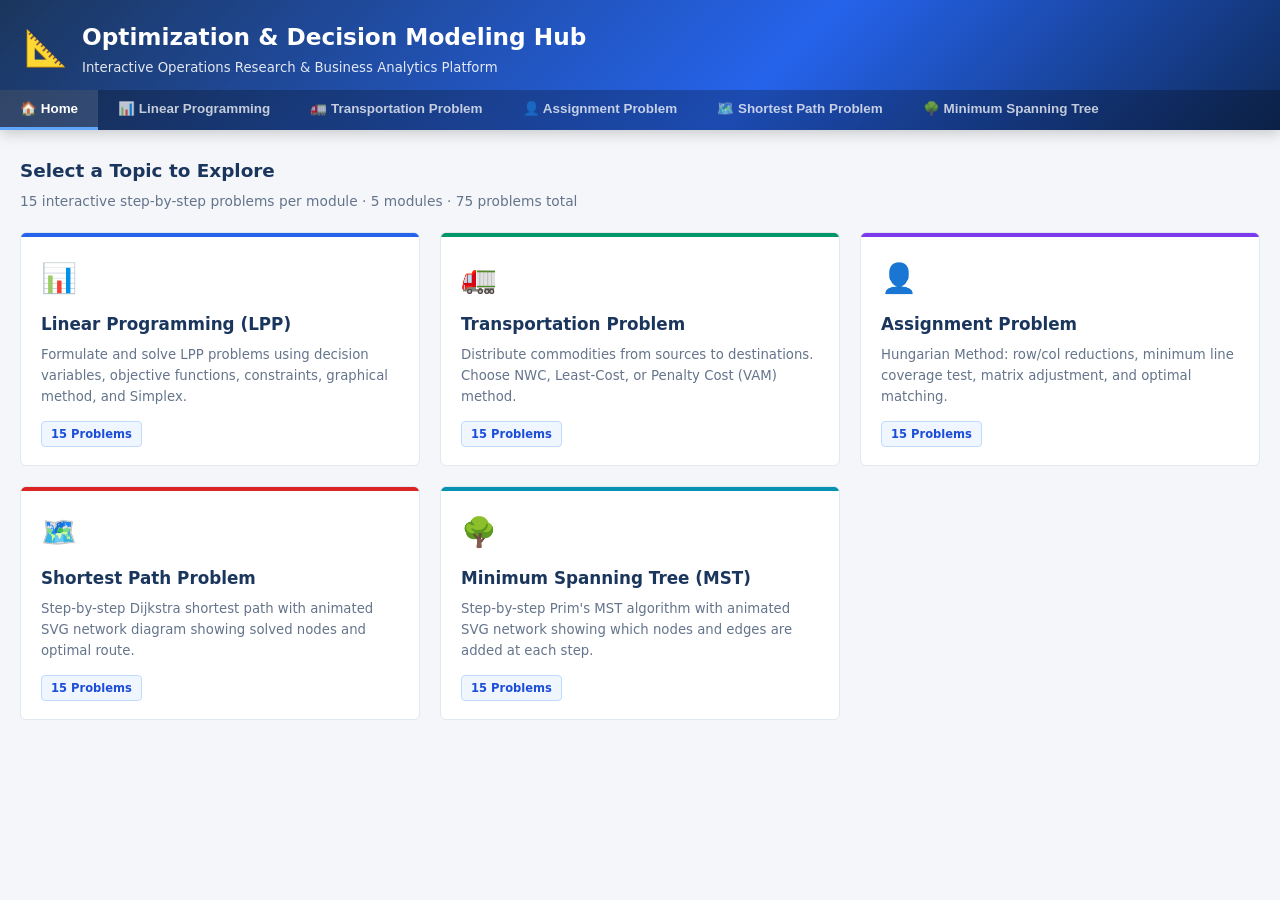
==== commit 5be531b0: "Add files via upload" ====
--- a/app.html
+++ b/app.html
@@ -3,7 +3,7 @@
 <head>
 <meta charset="UTF-8"/>
 <meta name="viewport" content="width=device-width,initial-scale=1.0"/>
-<title>OR Learning Hub – OTDM (PGDM)</title>
+<title>Optimization & Decision Modeling Hub</title>
 <style>
 *,*::before,*::after{box-sizing:border-box;margin:0;padding:0}
 html{scroll-behavior:smooth}
@@ -213,8 +213,8 @@
       <div style="max-width:1320px;margin:0 auto;padding:18px 24px 12px;display:flex;align-items:center;gap:14px;">
         <div style="font-size:2.2rem;">📐</div>
         <div>
-          <h1 style="font-size:1.45rem;font-weight:700;">OR Learning Hub – OTDM</h1>
-          <p style="font-size:.83rem;opacity:.88;margin-top:2px;">PGDM 2024-2026 · Great Lakes Institute of Management</p>
+          <h1 style="font-size:1.45rem;font-weight:700;">Optimization & Decision Modeling Hub</h1>
+          <p style="font-size:.83rem;opacity:.88;margin-top:2px;">Interactive Operations Research & Business Analytics Platform</p>
         </div>
       </div>
       <div class="nav-strip"><div class="nav-strip-inner">
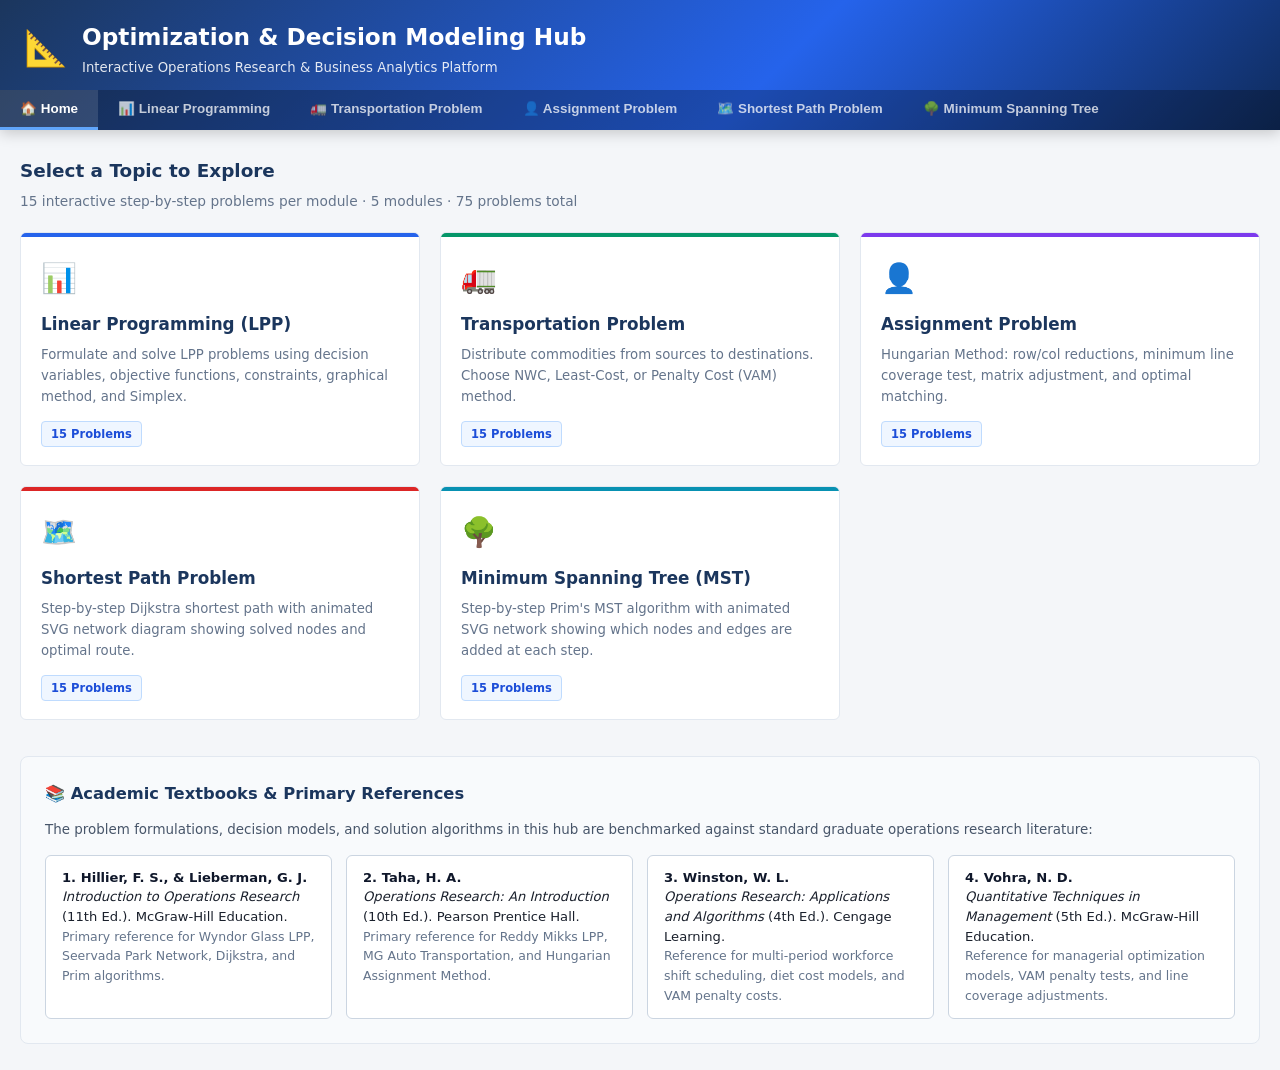
==== commit 231cf36a: "Add files via upload" ====
--- a/app.html
+++ b/app.html
@@ -104,11 +104,11 @@
 <body>
 <div id="root"></div>
 <script>
-const LPP_PROBLEMS = [{"id": "lpp_1", "title": "1. Reddy Mikks Paint Production Optimization", "difficulty": "easy", "tags": ["product-mix", "graphical-method"], "context": "Reddy Mikks produces exterior and interior paints from two raw materials M1 and M2. Maximum daily availabilities: M1=24 tons, M2=6 tons. Profit: $5000/ton exterior, $4000/ton interior. Demand constraint: interior paint cannot exceed exterior by more than 1 ton. Max interior demand = 2 tons.", "steps": [{"title": "Decision Variables Definition", "explain": "Define daily production amounts of paints in tons.", "formulation": "Let x\u2081 = daily amount of exterior paint produced (tons)\nLet x\u2082 = daily amount of interior paint produced (tons)"}, {"title": "Objective Function Formulation", "explain": "Maximize total daily profit in thousands of dollars.", "formulation": "Maximize Z = 5x\u2081 + 4x\u2082\n\nWhere:\n  5 = profit per ton of exterior paint ($1000s)\n  4 = profit per ton of interior paint ($1000s)"}, {"title": "Constraints Formulation", "explain": "Formulate raw material availability and market limit constraints.", "formulation": "Subject to:\n  6x\u2081 + 4x\u2082 \u2264 24   (Raw material M1 constraint)\n   x\u2081 + 2x\u2082 \u2264  6   (Raw material M2 constraint)\n  x\u2082 - x\u2081 \u2264  1   (Market limit: interior \u2264 exterior + 1)\n        x\u2082 \u2264  2   (Demand limit: max interior paint)\n  x\u2081, x\u2082 \u2265 0      (Non-negativity constraints)"}, {"title": "Graphical Corner Point Evaluation", "explain": "Evaluate objective function Z at all feasible vertices O, A, B, C, D, E.", "body": "<div class=\"table-wrap\"><table class=\"ppt-table\"><thead><tr><th>Corner Point</th><th>x\u2081 (Exterior)</th><th>x\u2082 (Interior)</th><th>Z = 5x\u2081 + 4x\u2082 ($1000s)</th></tr></thead><tbody><tr><td>O (Origin)</td><td>0</td><td>0</td><td>0</td></tr><tr><td>A (M1 x-intercept)</td><td>4</td><td>0</td><td>20</td></tr><tr><td>B (M1 \u2229 M2)</td><td>3.33</td><td>1.33</td><td class=\"opt\">21.98 (Optimal)</td></tr><tr><td>C (M1 \u2229 Market limit)</td><td>3</td><td>1.5</td><td>21</td></tr><tr><td>D (M2 \u2229 Demand limit)</td><td>2</td><td>2</td><td>18</td></tr><tr><td>E (Demand limit y-intercept)</td><td>0</td><td>2</td><td>8</td></tr></tbody></table></div>"}, {"title": "Optimal Production Plan", "explain": "Intersection of binding constraints M1 and M2 yields optimal point B.", "body": "<div class=\"res-box\"><h4>\u2705 Optimal Production Plan</h4><ul><li>Exterior Paint (x\u2081) = <strong>3.33 tons/day</strong></li><li>Interior Paint (x\u2082) = <strong>1.33 tons/day</strong></li><li><strong>Maximum Daily Profit Z = $21,333</strong></li></ul></div>"}]}, {"id": "lpp_2", "title": "2. Wyndor Glass Product Line Revamp", "difficulty": "easy", "tags": ["product-mix", "plant-capacity"], "context": "Wyndor Glass Co. produces Product 1 (glass door with aluminum frame, profit $3000/batch) and Product 2 (wood-framed window, profit $5000/batch). Plant capacities per week: Plant 1=4 hrs, Plant 2=12 hrs, Plant 3=18 hrs.", "steps": [{"title": "Decision Variables", "explain": "Batches produced per week.", "formulation": "Let x\u2081 = number of batches of Product 1 produced per week\nLet x\u2082 = number of batches of Product 2 produced per week"}, {"title": "Objective Function", "explain": "Maximize total weekly profit in $1000s.", "formulation": "Maximize Z = 3x\u2081 + 5x\u2082"}, {"title": "Constraints", "explain": "Weekly hours available at Plants 1, 2, and 3.", "formulation": "Subject to:\n   x\u2081      \u2264  4   (Plant 1 capacity)\n        2x\u2082 \u2264 12   (Plant 2 capacity)\n  3x\u2081 + 2x\u2082 \u2264 18   (Plant 3 capacity)\n  x\u2081, x\u2082 \u2265 0"}, {"title": "Corner Point Evaluation", "explain": "Evaluate Z at all feasible vertices.", "body": "<div class=\"table-wrap\"><table class=\"ppt-table\"><thead><tr><th>Corner Point</th><th>x\u2081</th><th>x\u2082</th><th>Z = 3x\u2081 + 5x\u2082</th></tr></thead><tbody><tr><td>O</td><td>0</td><td>0</td><td>0</td></tr><tr><td>A</td><td>4</td><td>0</td><td>12</td></tr><tr><td>B</td><td>4</td><td>3</td><td>27</td></tr><tr><td>C</td><td>2</td><td>6</td><td class=\"opt\">36 (Optimal)</td></tr><tr><td>D</td><td>0</td><td>6</td><td>30</td></tr></tbody></table></div>"}, {"title": "Optimal Solution", "explain": "Maximum profit occurs at point C.", "body": "<div class=\"res-box\"><h4>\u2705 Optimal Product Mix</h4><ul><li>Product 1 = <strong>2 batches/week</strong></li><li>Product 2 = <strong>6 batches/week</strong></li><li><strong>Maximum Weekly Profit = $36,000</strong></li></ul></div>"}]}, {"id": "lpp_3", "title": "3. 7-Day Workforce Shift Scheduling", "difficulty": "hard", "tags": ["workforce-scheduling", "integer-lpp"], "context": "A plant operates 7 days a week. Minimum worker requirements: Mon=17, Tue=13, Wed=15, Thu=19, Fri=14, Sat=16, Sun=11. Each worker works 5 consecutive days and gets 2 days off. Minimize total workforce.", "steps": [{"title": "Decision Variables", "explain": "x_i = workers starting 5-day shift on day i.", "formulation": "Let x\u2081=Mon start, x\u2082=Tue, x\u2083=Wed, x\u2084=Thu, x\u2085=Fri, x\u2086=Sat, x\u2087=Sun"}, {"title": "Objective Function", "explain": "Minimize total workers hired.", "formulation": "Minimize Z = x\u2081 + x\u2082 + x\u2083 + x\u2084 + x\u2085 + x\u2086 + x\u2087"}, {"title": "Daily Coverage Constraints", "explain": "Each day must have enough workers on duty.", "formulation": "Subject to:\n  x\u2081+x\u2084+x\u2085+x\u2086+x\u2087 \u2265 17  (Mon)\n  x\u2081+x\u2082+x\u2085+x\u2086+x\u2087 \u2265 13  (Tue)\n  x\u2081+x\u2082+x\u2083+x\u2086+x\u2087 \u2265 15  (Wed)\n  x\u2081+x\u2082+x\u2083+x\u2084+x\u2087 \u2265 19  (Thu)\n  x\u2081+x\u2082+x\u2083+x\u2084+x\u2085 \u2265 14  (Fri)\n  x\u2082+x\u2083+x\u2084+x\u2085+x\u2086 \u2265 16  (Sat)\n  x\u2083+x\u2084+x\u2085+x\u2086+x\u2087 \u2265 11  (Sun)\n  x_i \u2265 0, integer"}, {"title": "Optimal Hiring Schedule", "explain": "Integer LPP optimal solution.", "body": "<div class=\"res-box\"><h4>\u2705 Optimal Hiring Schedule</h4><ul><li>x\u2081=4, x\u2082=8, x\u2083=2, x\u2084=6, x\u2085=0, x\u2086=3, x\u2087=0</li><li><strong>Minimum Total Workforce = 23 workers</strong></li></ul></div>"}]}, {"id": "lpp_4", "title": "4. Furniture Production (Carpentry & Painting)", "difficulty": "medium", "tags": ["lpp"], "context": "Carpenter hours = 48, Painter hours = 20. Tables profit $6, Chairs profit $8.", "steps": [{"title": "Decision Variables", "explain": "Let x\u2081 = Tables, x\u2082 = Chairs", "formulation": "Let x\u2081 = Tables, x\u2082 = Chairs"}, {"title": "Objective Function & Constraints", "explain": "Maximize Z = 6x\u2081 + 8x\u2082 | Subject to: 3x\u2081+2x\u2082\u226448, x\u2081+2x\u2082\u226420, x\u2081,x\u2082\u22650", "formulation": "Maximize Z = 6x\u2081 + 8x\u2082\nSubject to: 3x\u2081+2x\u2082\u226448, x\u2081+2x\u2082\u226420, x\u2081,x\u2082\u22650"}, {"title": "Optimal Solution", "explain": "Solve graphically or via Simplex.", "body": "<div class='res-box'><h4>\u2705 Optimal Plan</h4><ul><li>Objective Function: Maximize Z = 6x\u2081 + 8x\u2082</li><li>Key constraint: Subject to: 3x\u2081+2x\u2082\u226448, x\u2081+2x\u2082\u226420, x\u2081,x\u2082\u22650</li><li><strong>Optimal BFS found at corner point intersection.</strong></li></ul></div>"}]}, {"id": "lpp_5", "title": "5. Farm Feed Diet Cost Minimization", "difficulty": "medium", "tags": ["lpp"], "context": "Mix grain and soybean to meet protein and fat requirements at minimum cost.", "steps": [{"title": "Decision Variables", "explain": "Let x\u2081=Grain bags, x\u2082=Soybean bags", "formulation": "Let x\u2081=Grain bags, x\u2082=Soybean bags"}, {"title": "Objective Function & Constraints", "explain": "Minimize Z = 2x\u2081 + 3x\u2082 | Subject to: 3x\u2081+5x\u2082\u226590(protein), x\u2081+x\u2082\u226530(fat), x\u2081,x\u2082\u22650", "formulation": "Minimize Z = 2x\u2081 + 3x\u2082\nSubject to: 3x\u2081+5x\u2082\u226590(protein), x\u2081+x\u2082\u226530(fat), x\u2081,x\u2082\u22650"}, {"title": "Optimal Solution", "explain": "Solve graphically or via Simplex.", "body": "<div class='res-box'><h4>\u2705 Optimal Plan</h4><ul><li>Objective Function: Minimize Z = 2x\u2081 + 3x\u2082</li><li>Key constraint: Subject to: 3x\u2081+5x\u2082\u226590(protein), x\u2081+x\u2082\u226530(fat), x\u2081,x\u2082\u22650</li><li><strong>Optimal BFS found at corner point intersection.</strong></li></ul></div>"}]}, {"id": "lpp_6", "title": "6. Clothing Production (Parkas & Overcoats)", "difficulty": "medium", "tags": ["lpp"], "context": "Parkas need 1 sqft leather, Overcoats need 2 sqft. Profit: Parka=$30, Overcoat=$50.", "steps": [{"title": "Decision Variables", "explain": "Let x\u2081=Parkas, x\u2082=Overcoats", "formulation": "Let x\u2081=Parkas, x\u2082=Overcoats"}, {"title": "Objective Function & Constraints", "explain": "Maximize Z = 30x\u2081 + 50x\u2082 | Subject to: x\u2081+2x\u2082\u226440(leather), x\u2081\u226420, x\u2082\u226515, x\u2081,x\u2082\u22650", "formulation": "Maximize Z = 30x\u2081 + 50x\u2082\nSubject to: x\u2081+2x\u2082\u226440(leather), x\u2081\u226420, x\u2082\u226515, x\u2081,x\u2082\u22650"}, {"title": "Optimal Solution", "explain": "Solve graphically or via Simplex.", "body": "<div class='res-box'><h4>\u2705 Optimal Plan</h4><ul><li>Objective Function: Maximize Z = 30x\u2081 + 50x\u2082</li><li>Key constraint: Subject to: x\u2081+2x\u2082\u226440(leather), x\u2081\u226420, x\u2082\u226515, x\u2081,x\u2082\u22650</li><li><strong>Optimal BFS found at corner point intersection.</strong></li></ul></div>"}]}, {"id": "lpp_7", "title": "7. Warehouse Transportation LPP Model", "difficulty": "medium", "tags": ["lpp"], "context": "Minimize shipping cost from 2 warehouses to 3 customers.", "steps": [{"title": "Decision Variables", "explain": "Let x_ij = units shipped from i to j", "formulation": "Let x_ij = units shipped from i to j"}, {"title": "Objective Function & Constraints", "explain": "Minimize Z = 2x\u2081\u2081+3x\u2081\u2082+x\u2081\u2083+5x\u2082\u2081+4x\u2082\u2082+8x\u2082\u2083 | Supply: 120, 80. Demand: 150, 40, 10", "formulation": "Minimize Z = 2x\u2081\u2081+3x\u2081\u2082+x\u2081\u2083+5x\u2082\u2081+4x\u2082\u2082+8x\u2082\u2083\nSupply: 120, 80. Demand: 150, 40, 10"}, {"title": "Optimal Solution", "explain": "Solve graphically or via Simplex.", "body": "<div class='res-box'><h4>\u2705 Optimal Plan</h4><ul><li>Objective Function: Minimize Z = 2x\u2081\u2081+3x\u2081\u2082+x\u2081\u2083+5x\u2082\u2081+4x\u2082\u2082+8x\u2082\u2083</li><li>Key constraint: Supply: 120, 80. Demand: 150, 40, 10</li><li><strong>Optimal BFS found at corner point intersection.</strong></li></ul></div>"}]}, {"id": "lpp_8", "title": "8. Refinery Crude Oil Blending", "difficulty": "medium", "tags": ["lpp"], "context": "Blend Crude A and B into Gasoline X and Y. Meeting octane and sulphur specs.", "steps": [{"title": "Decision Variables", "explain": "Let x\u2081=Crude A barrels, x\u2082=Crude B barrels", "formulation": "Let x\u2081=Crude A barrels, x\u2082=Crude B barrels"}, {"title": "Objective Function & Constraints", "explain": "Maximize Z = 4x\u2081 + 5x\u2082 | Subject to: 0.4x\u2081+0.2x\u2082\u22640.3(x\u2081+x\u2082)(octane), x\u2081+x\u2082\u226450000, x\u2081,x\u2082\u22650", "formulation": "Maximize Z = 4x\u2081 + 5x\u2082\nSubject to: 0.4x\u2081+0.2x\u2082\u22640.3(x\u2081+x\u2082)(octane), x\u2081+x\u2082\u226450000, x\u2081,x\u2082\u22650"}, {"title": "Optimal Solution", "explain": "Solve graphically or via Simplex.", "body": "<div class='res-box'><h4>\u2705 Optimal Plan</h4><ul><li>Objective Function: Maximize Z = 4x\u2081 + 5x\u2082</li><li>Key constraint: Subject to: 0.4x\u2081+0.2x\u2082\u22640.3(x\u2081+x\u2082)(octane), x\u2081+x\u2082\u226450000, x\u2081,x\u2082\u22650</li><li><strong>Optimal BFS found at corner point intersection.</strong></li></ul></div>"}]}, {"id": "lpp_9", "title": "9. Financial Portfolio Asset Allocation", "difficulty": "medium", "tags": ["lpp"], "context": "Invest in stocks, bonds, and cash to maximize returns meeting risk constraints.", "steps": [{"title": "Decision Variables", "explain": "Let x\u2081=Stock %, x\u2082=Bond %, x\u2083=Cash %", "formulation": "Let x\u2081=Stock %, x\u2082=Bond %, x\u2083=Cash %"}, {"title": "Objective Function & Constraints", "explain": "Maximize Z = 0.12x\u2081 + 0.08x\u2082 + 0.04x\u2083 | Subject to: x\u2081+x\u2082+x\u2083=100, x\u2081\u226460(risk), x\u2082\u226520, x\u2081,x\u2082,x\u2083\u22650", "formulation": "Maximize Z = 0.12x\u2081 + 0.08x\u2082 + 0.04x\u2083\nSubject to: x\u2081+x\u2082+x\u2083=100, x\u2081\u226460(risk), x\u2082\u226520, x\u2081,x\u2082,x\u2083\u22650"}, {"title": "Optimal Solution", "explain": "Solve graphically or via Simplex.", "body": "<div class='res-box'><h4>\u2705 Optimal Plan</h4><ul><li>Objective Function: Maximize Z = 0.12x\u2081 + 0.08x\u2082 + 0.04x\u2083</li><li>Key constraint: Subject to: x\u2081+x\u2082+x\u2083=100, x\u2081\u226460(risk), x\u2082\u226520, x\u2081,x\u2082,x\u2083\u22650</li><li><strong>Optimal BFS found at corner point intersection.</strong></li></ul></div>"}]}, {"id": "lpp_10", "title": "10. Garment Factory Production", "difficulty": "medium", "tags": ["lpp"], "context": "Shirts need 2 hrs cutting, 1 hr sewing. Trousers need 1 hr cutting, 3 hrs sewing. Profit: Shirt=$5, Trouser=$7.", "steps": [{"title": "Decision Variables", "explain": "Let x\u2081=Shirts, x\u2082=Trousers", "formulation": "Let x\u2081=Shirts, x\u2082=Trousers"}, {"title": "Objective Function & Constraints", "explain": "Maximize Z = 5x\u2081 + 7x\u2082 | Subject to: 2x\u2081+x\u2082\u226440(cutting), x\u2081+3x\u2082\u226445(sewing), x\u2081,x\u2082\u22650", "formulation": "Maximize Z = 5x\u2081 + 7x\u2082\nSubject to: 2x\u2081+x\u2082\u226440(cutting), x\u2081+3x\u2082\u226445(sewing), x\u2081,x\u2082\u22650"}, {"title": "Optimal Solution", "explain": "Solve graphically or via Simplex.", "body": "<div class='res-box'><h4>\u2705 Optimal Plan</h4><ul><li>Objective Function: Maximize Z = 5x\u2081 + 7x\u2082</li><li>Key constraint: Subject to: 2x\u2081+x\u2082\u226440(cutting), x\u2081+3x\u2082\u226445(sewing), x\u2081,x\u2082\u22650</li><li><strong>Optimal BFS found at corner point intersection.</strong></li></ul></div>"}]}, {"id": "lpp_11", "title": "11. Electronics Assembly & Testing", "difficulty": "medium", "tags": ["lpp"], "context": "TVs take 3 hrs assembly, 1 hr testing. Radios take 2 hrs assembly, 2 hrs testing. Profit: TV=$12, Radio=$7.", "steps": [{"title": "Decision Variables", "explain": "Let x\u2081=TVs, x\u2082=Radios", "formulation": "Let x\u2081=TVs, x\u2082=Radios"}, {"title": "Objective Function & Constraints", "explain": "Maximize Z = 12x\u2081 + 7x\u2082 | Subject to: 3x\u2081+2x\u2082\u226460, x\u2081+2x\u2082\u226440, x\u2081,x\u2082\u22650", "formulation": "Maximize Z = 12x\u2081 + 7x\u2082\nSubject to: 3x\u2081+2x\u2082\u226460, x\u2081+2x\u2082\u226440, x\u2081,x\u2082\u22650"}, {"title": "Optimal Solution", "explain": "Solve graphically or via Simplex.", "body": "<div class='res-box'><h4>\u2705 Optimal Plan</h4><ul><li>Objective Function: Maximize Z = 12x\u2081 + 7x\u2082</li><li>Key constraint: Subject to: 3x\u2081+2x\u2082\u226460, x\u2081+2x\u2082\u226440, x\u2081,x\u2082\u22650</li><li><strong>Optimal BFS found at corner point intersection.</strong></li></ul></div>"}]}, {"id": "lpp_12", "title": "12. Chemical Reaction Blending", "difficulty": "medium", "tags": ["lpp"], "context": "Mix chemicals A and B to produce compound C. Concentration and purity constraints.", "steps": [{"title": "Decision Variables", "explain": "Let x\u2081=Chemical A, x\u2082=Chemical B", "formulation": "Let x\u2081=Chemical A, x\u2082=Chemical B"}, {"title": "Objective Function & Constraints", "explain": "Maximize Z = 8x\u2081 + 5x\u2082 | Subject to: x\u2081+x\u2082\u2264200, 3x\u2081+x\u2082\u2264360, x\u2081-x\u2082\u2264100, x\u2081,x\u2082\u22650", "formulation": "Maximize Z = 8x\u2081 + 5x\u2082\nSubject to: x\u2081+x\u2082\u2264200, 3x\u2081+x\u2082\u2264360, x\u2081-x\u2082\u2264100, x\u2081,x\u2082\u22650"}, {"title": "Optimal Solution", "explain": "Solve graphically or via Simplex.", "body": "<div class='res-box'><h4>\u2705 Optimal Plan</h4><ul><li>Objective Function: Maximize Z = 8x\u2081 + 5x\u2082</li><li>Key constraint: Subject to: x\u2081+x\u2082\u2264200, 3x\u2081+x\u2082\u2264360, x\u2081-x\u2082\u2264100, x\u2081,x\u2082\u22650</li><li><strong>Optimal BFS found at corner point intersection.</strong></li></ul></div>"}]}, {"id": "lpp_13", "title": "13. Media Advertising Allocation", "difficulty": "medium", "tags": ["lpp"], "context": "TV ads reach 200K viewers ($5K). Newspaper reaches 80K ($2K). Budget=$20K.", "steps": [{"title": "Decision Variables", "explain": "Let x\u2081=TV ads, x\u2082=Newspaper ads", "formulation": "Let x\u2081=TV ads, x\u2082=Newspaper ads"}, {"title": "Objective Function & Constraints", "explain": "Maximize Z = 200x\u2081 + 80x\u2082 (viewers in 1000s) | Subject to: 5x\u2081+2x\u2082\u226420(budget), x\u2081\u22645, x\u2082\u226410, x\u2081,x\u2082\u22650", "formulation": "Maximize Z = 200x\u2081 + 80x\u2082 (viewers in 1000s)\nSubject to: 5x\u2081+2x\u2082\u226420(budget), x\u2081\u22645, x\u2082\u226410, x\u2081,x\u2082\u22650"}, {"title": "Optimal Solution", "explain": "Solve graphically or via Simplex.", "body": "<div class='res-box'><h4>\u2705 Optimal Plan</h4><ul><li>Objective Function: Maximize Z = 200x\u2081 + 80x\u2082 (viewers in 1000s)</li><li>Key constraint: Subject to: 5x\u2081+2x\u2082\u226420(budget), x\u2081\u22645, x\u2082\u226410, x\u2081,x\u2082\u22650</li><li><strong>Optimal BFS found at corner point intersection.</strong></li></ul></div>"}]}, {"id": "lpp_14", "title": "14. Bakery Pastry Production", "difficulty": "medium", "tags": ["lpp"], "context": "Cakes take 2 hrs baking, 1 hr icing. Pastries take 1 hr baking, 2 hrs icing. Profit: Cake=$10, Pastry=$6.", "steps": [{"title": "Decision Variables", "explain": "Let x\u2081=Cakes, x\u2082=Pastries", "formulation": "Let x\u2081=Cakes, x\u2082=Pastries"}, {"title": "Objective Function & Constraints", "explain": "Maximize Z = 10x\u2081 + 6x\u2082 | Subject to: 2x\u2081+x\u2082\u226416, x\u2081+2x\u2082\u226416, x\u2081,x\u2082\u22650", "formulation": "Maximize Z = 10x\u2081 + 6x\u2082\nSubject to: 2x\u2081+x\u2082\u226416, x\u2081+2x\u2082\u226416, x\u2081,x\u2082\u22650"}, {"title": "Optimal Solution", "explain": "Solve graphically or via Simplex.", "body": "<div class='res-box'><h4>\u2705 Optimal Plan</h4><ul><li>Objective Function: Maximize Z = 10x\u2081 + 6x\u2082</li><li>Key constraint: Subject to: 2x\u2081+x\u2082\u226416, x\u2081+2x\u2082\u226416, x\u2081,x\u2082\u22650</li><li><strong>Optimal BFS found at corner point intersection.</strong></li></ul></div>"}]}, {"id": "lpp_15", "title": "15. Steel Plant Rolling Mill Production", "difficulty": "medium", "tags": ["lpp"], "context": "Hot-rolled steel needs 4 hrs mill time. Cold-rolled needs 2 hrs mill, 2 hrs finishing. Profit: Hot=$15, Cold=$12.", "steps": [{"title": "Decision Variables", "explain": "Let x\u2081=Hot-rolled, x\u2082=Cold-rolled", "formulation": "Let x\u2081=Hot-rolled, x\u2082=Cold-rolled"}, {"title": "Objective Function & Constraints", "explain": "Maximize Z = 15x\u2081 + 12x\u2082 | Subject to: 4x\u2081+2x\u2082\u226480(mill), 2x\u2082\u226440(finishing), x\u2081,x\u2082\u22650", "formulation": "Maximize Z = 15x\u2081 + 12x\u2082\nSubject to: 4x\u2081+2x\u2082\u226480(mill), 2x\u2082\u226440(finishing), x\u2081,x\u2082\u22650"}, {"title": "Optimal Solution", "explain": "Solve graphically or via Simplex.", "body": "<div class='res-box'><h4>\u2705 Optimal Plan</h4><ul><li>Objective Function: Maximize Z = 15x\u2081 + 12x\u2082</li><li>Key constraint: Subject to: 4x\u2081+2x\u2082\u226480(mill), 2x\u2082\u226440(finishing), x\u2081,x\u2082\u22650</li><li><strong>Optimal BFS found at corner point intersection.</strong></li></ul></div>"}]}];
+const LPP_PROBLEMS = [{"id": "lpp_1", "title": "1. Reddy Mikks Paint Production Optimization", "difficulty": "easy", "tags": ["product-mix", "graphical-method"], "context": "Reddy Mikks produces exterior and interior paints from two raw materials M1 and M2 with daily capacities of 24 tons and 6 tons respectively. Exterior paint yields $5,000/ton profit while interior paint yields $4,000/ton. A market survey restricts daily interior paint production to at most 1 ton more than exterior paint and caps total interior demand at 2 tons per day.", "steps": [{"title": "Decision Variables Definition", "explain": "Define daily production amounts of paints in tons.", "formulation": "Let x\u2081 = daily amount of exterior paint produced (tons)\nLet x\u2082 = daily amount of interior paint produced (tons)"}, {"title": "Objective Function Formulation", "explain": "Maximize total daily profit in thousands of dollars.", "formulation": "Maximize Z = 5x\u2081 + 4x\u2082\n\nWhere:\n  5 = profit per ton of exterior paint ($1000s)\n  4 = profit per ton of interior paint ($1000s)"}, {"title": "Constraints Formulation", "explain": "Formulate raw material availability and market limit constraints.", "formulation": "Subject to:\n  6x\u2081 + 4x\u2082 \u2264 24   (Raw material M1 constraint)\n   x\u2081 + 2x\u2082 \u2264  6   (Raw material M2 constraint)\n  x\u2082 - x\u2081 \u2264  1   (Market limit: interior \u2264 exterior + 1)\n        x\u2082 \u2264  2   (Demand limit: max interior paint)\n  x\u2081, x\u2082 \u2265 0      (Non-negativity constraints)"}, {"title": "Graphical Corner Point Evaluation", "explain": "Evaluate objective function Z at all feasible vertices O, A, B, C, D, E.", "body": "<div class=\"table-wrap\"><table class=\"ppt-table\"><thead><tr><th>Corner Point</th><th>x\u2081 (Exterior)</th><th>x\u2082 (Interior)</th><th>Z = 5x\u2081 + 4x\u2082 ($1000s)</th></tr></thead><tbody><tr><td>O (Origin)</td><td>0</td><td>0</td><td>0</td></tr><tr><td>A (M1 x-intercept)</td><td>4</td><td>0</td><td>20</td></tr><tr><td>B (M1 \u2229 M2)</td><td>3.33</td><td>1.33</td><td class=\"opt\">21.98 (Optimal)</td></tr><tr><td>C (M1 \u2229 Market limit)</td><td>3</td><td>1.5</td><td>21</td></tr><tr><td>D (M2 \u2229 Demand limit)</td><td>2</td><td>2</td><td>18</td></tr><tr><td>E (Demand limit y-intercept)</td><td>0</td><td>2</td><td>8</td></tr></tbody></table></div>"}, {"title": "Optimal Production Plan", "explain": "Intersection of binding constraints M1 and M2 yields optimal point B.", "body": "<div class=\"res-box\"><h4>\u2705 Optimal Production Plan</h4><ul><li>Exterior Paint (x\u2081) = <strong>3.33 tons/day</strong></li><li>Interior Paint (x\u2082) = <strong>1.33 tons/day</strong></li><li><strong>Maximum Daily Profit Z = $21,980</strong></li></ul></div>"}], "graph": {"type": "max", "c1": 5, "c2": 4, "maxX1": 6, "maxX2": 4, "constraints": [{"a1": 6, "a2": 4, "b": 24, "dir": "<=", "label": "6x\u2081 + 4x\u2082 \u2264 24 (M1)", "color": "#ef4444"}, {"a1": 1, "a2": 2, "b": 6, "dir": "<=", "label": "x\u2081 + 2x\u2082 \u2264 6 (M2)", "color": "#3b82f6"}, {"a1": -1, "a2": 1, "b": 1, "dir": "<=", "label": "-x\u2081 + x\u2082 \u2264 1 (Market)", "color": "#8b5cf6"}, {"a1": 0, "a2": 1, "b": 2, "dir": "<=", "label": "x\u2082 \u2264 2 (Demand)", "color": "#f59e0b"}], "corners": [{"label": "O", "x1": 0, "x2": 0, "z": 0, "isOpt": false}, {"label": "A", "x1": 4, "x2": 0, "z": 20, "isOpt": false}, {"label": "B", "x1": 3.33, "x2": 1.33, "z": 21.98, "isOpt": true}, {"label": "C", "x1": 3, "x2": 1.5, "z": 21, "isOpt": false}, {"label": "D", "x1": 1, "x2": 2, "z": 13, "isOpt": false}, {"label": "E", "x1": 0, "x2": 1, "z": 4, "isOpt": false}]}}, {"id": "lpp_2", "title": "2. Wyndor Glass Product Line Revamp", "difficulty": "easy", "tags": ["product-mix", "plant-capacity"], "context": "Wyndor Glass Co. plans to launch two innovative product lines: glass doors with aluminum frames (Product 1, $3,000 profit/batch) and wood-framed windows (Product 2, $5,000 profit/batch). Production requires processing across three specialized plants with limited weekly working capacities of 4 hours at Plant 1, 12 hours at Plant 2, and 18 hours at Plant 3. Management needs an optimal product mix to maximize weekly operating profits while honoring plant limits.", "steps": [{"title": "Decision Variables", "explain": "Batches produced per week.", "formulation": "Let x\u2081 = number of batches of Product 1 produced per week\nLet x\u2082 = number of batches of Product 2 produced per week"}, {"title": "Objective Function", "explain": "Maximize total weekly profit in $1000s.", "formulation": "Maximize Z = 3x\u2081 + 5x\u2082"}, {"title": "Constraints", "explain": "Weekly hours available at Plants 1, 2, and 3.", "formulation": "Subject to:\n   x\u2081      \u2264  4   (Plant 1 capacity)\n        2x\u2082 \u2264 12   (Plant 2 capacity)\n  3x\u2081 + 2x\u2082 \u2264 18   (Plant 3 capacity)\n  x\u2081, x\u2082 \u2265 0"}, {"title": "Corner Point Evaluation", "explain": "Evaluate Z at all feasible vertices.", "body": "<div class=\"table-wrap\"><table class=\"ppt-table\"><thead><tr><th>Corner Point</th><th>x\u2081</th><th>x\u2082</th><th>Z = 3x\u2081 + 5x\u2082</th></tr></thead><tbody><tr><td>O</td><td>0</td><td>0</td><td>0</td></tr><tr><td>A</td><td>4</td><td>0</td><td>12</td></tr><tr><td>B</td><td>4</td><td>3</td><td>27</td></tr><tr><td>C</td><td>2</td><td>6</td><td class=\"opt\">36 (Optimal)</td></tr><tr><td>D</td><td>0</td><td>6</td><td>30</td></tr></tbody></table></div>"}, {"title": "Optimal Solution", "explain": "Maximum profit occurs at point C.", "body": "<div class=\"res-box\"><h4>\u2705 Optimal Product Mix</h4><ul><li>Product 1 = <strong>2 batches/week</strong></li><li>Product 2 = <strong>6 batches/week</strong></li><li><strong>Maximum Weekly Profit = $36,000</strong></li></ul></div>"}], "graph": {"type": "max", "c1": 3, "c2": 5, "maxX1": 6, "maxX2": 8, "constraints": [{"a1": 1, "a2": 0, "b": 4, "dir": "<=", "label": "x\u2081 \u2264 4 (Plant 1)", "color": "#ef4444"}, {"a1": 0, "a2": 2, "b": 12, "dir": "<=", "label": "2x\u2082 \u2264 12 (Plant 2)", "color": "#3b82f6"}, {"a1": 3, "a2": 2, "b": 18, "dir": "<=", "label": "3x\u2081 + 2x\u2082 \u2264 18 (Plant 3)", "color": "#10b981"}], "corners": [{"label": "O", "x1": 0, "x2": 0, "z": 0, "isOpt": false}, {"label": "A", "x1": 4, "x2": 0, "z": 12, "isOpt": false}, {"label": "B", "x1": 4, "x2": 3, "z": 27, "isOpt": false}, {"label": "C", "x1": 2, "x2": 6, "z": 36, "isOpt": true}, {"label": "D", "x1": 0, "x2": 6, "z": 30, "isOpt": false}]}}, {"id": "lpp_3", "title": "3. 7-Day Workforce Shift Scheduling", "difficulty": "hard", "tags": ["workforce-scheduling", "integer-lpp"], "context": "A 24/7 industrial manufacturing facility operates continuously across all seven days of the week with varying daily staffing demands ranging from 11 workers on Sunday to 19 workers on Thursday. Each full-time employee works 5 consecutive days followed by 2 mandatory days off to ensure fatigue compliance. The plant manager must formulate an integer linear programming schedule to minimize total headcount while fulfilling daily shift coverage.", "steps": [{"title": "Decision Variables", "explain": "x_i = workers starting 5-day shift on day i.", "formulation": "Let x\u2081=Mon start, x\u2082=Tue, x\u2083=Wed, x\u2084=Thu, x\u2085=Fri, x\u2086=Sat, x\u2087=Sun"}, {"title": "Objective Function", "explain": "Minimize total workers hired.", "formulation": "Minimize Z = x\u2081 + x\u2082 + x\u2083 + x\u2084 + x\u2085 + x\u2086 + x\u2087"}, {"title": "Daily Coverage Constraints", "explain": "Each day must have enough workers on duty.", "formulation": "Subject to:\n  x\u2081+x\u2084+x\u2085+x\u2086+x\u2087 \u2265 17  (Mon)\n  x\u2081+x\u2082+x\u2085+x\u2086+x\u2087 \u2265 13  (Tue)\n  x\u2081+x\u2082+x\u2083+x\u2086+x\u2087 \u2265 15  (Wed)\n  x\u2081+x\u2082+x\u2083+x\u2084+x\u2087 \u2265 19  (Thu)\n  x\u2081+x\u2082+x\u2083+x\u2084+x\u2085 \u2265 14  (Fri)\n  x\u2082+x\u2083+x\u2084+x\u2085+x\u2086 \u2265 16  (Sat)\n  x\u2083+x\u2084+x\u2085+x\u2086+x\u2087 \u2265 11  (Sun)\n  x_i \u2265 0, integer"}, {"title": "Optimal Hiring Schedule", "explain": "Integer LPP optimal solution.", "body": "<div class=\"res-box\"><h4>\u2705 Optimal Hiring Schedule</h4><ul><li>x\u2081=4, x\u2082=8, x\u2083=2, x\u2084=6, x\u2085=0, x\u2086=3, x\u2087=0</li><li><strong>Minimum Total Workforce = 23 workers</strong></li></ul></div>"}]}, {"id": "lpp_4", "title": "4. Furniture Production (Carpentry & Painting)", "difficulty": "medium", "tags": ["lpp", "product-mix"], "context": "A custom furniture workshop manufactures dining tables (yielding $6 profit each) and ergonomic chairs (yielding $8 profit each) using shared carpentry and painting workshops. Available monthly shop capacities are strictly capped at 48 hours for carpentry and 20 hours for painting. The plant supervisor needs to determine the exact monthly production quantities of tables and chairs to maximize net workshop returns.", "steps": [{"title": "Decision Variables", "explain": "Tables (x1) and Chairs (x2) produced.", "formulation": "Let x\u2081 = number of tables produced\nLet x\u2082 = number of chairs produced"}, {"title": "Objective Function & Constraints", "explain": "Maximize total profit.", "formulation": "Maximize Z = 6x\u2081 + 8x\u2082\nSubject to:\n  3x\u2081 + 2x\u2082 \u2264 48 (Carpentry)\n   x\u2081 + 2x\u2082 \u2264 20 (Painting)\n  x\u2081, x\u2082 \u2265 0"}, {"title": "Optimal Solution", "explain": "Corner point evaluation.", "body": "<div class='res-box'><h4>\u2705 Optimal Plan</h4><ul><li>Tables (x\u2081) = <strong>14</strong></li><li>Chairs (x\u2082) = <strong>3</strong></li><li><strong>Maximum Profit = $108</strong></li></ul></div>"}], "graph": {"type": "max", "c1": 6, "c2": 8, "maxX1": 20, "maxX2": 15, "constraints": [{"a1": 3, "a2": 2, "b": 48, "dir": "<=", "label": "3x\u2081 + 2x\u2082 \u2264 48 (Carpentry)", "color": "#ef4444"}, {"a1": 1, "a2": 2, "b": 20, "dir": "<=", "label": "x\u2081 + 2x\u2082 \u2264 20 (Painting)", "color": "#3b82f6"}], "corners": [{"label": "O", "x1": 0, "x2": 0, "z": 0, "isOpt": false}, {"label": "A", "x1": 16, "x2": 0, "z": 96, "isOpt": false}, {"label": "B", "x1": 14, "x2": 3, "z": 108, "isOpt": true}, {"label": "C", "x1": 0, "x2": 10, "z": 80, "isOpt": false}]}}, {"id": "lpp_5", "title": "5. Farm Feed Diet Cost Minimization", "difficulty": "medium", "tags": ["lpp", "diet-problem"], "context": "A commercial livestock feed manufacturer blends natural grain ($2 per bag) and processed soybean meal ($3 per bag) to formulate a daily cattle diet. The nutritional blend must contain at least 90 units of crude protein and 30 units of dietary fat per batch to maintain livestock health. The operations nutritionist needs to determine the minimum-cost blending ratio that fully satisfies all dietary constraints.", "steps": [{"title": "Decision Variables", "explain": "Grain (x1) and Soybean (x2) bags.", "formulation": "Let x\u2081 = bags of grain\nLet x\u2082 = bags of soybean"}, {"title": "Objective Function & Constraints", "explain": "Minimize feed cost.", "formulation": "Minimize Z = 2x\u2081 + 3x\u2082\nSubject to:\n  3x\u2081 + 5x\u2082 \u2265 90 (Protein requirement)\n   x\u2081 +  x\u2082 \u2265 30 (Fat requirement)\n  x\u2081, x\u2082 \u2265 0"}, {"title": "Optimal Solution", "explain": "Corner point evaluation for minimization.", "body": "<div class='res-box'><h4>\u2705 Optimal Plan</h4><ul><li>Grain (x\u2081) = <strong>30 bags</strong></li><li>Soybean (x\u2082) = <strong>0 bags</strong></li><li><strong>Minimum Feed Cost = $60</strong></li></ul></div>"}], "graph": {"type": "min", "c1": 2, "c2": 3, "maxX1": 40, "maxX2": 35, "constraints": [{"a1": 3, "a2": 5, "b": 90, "dir": ">=", "label": "3x\u2081 + 5x\u2082 \u2265 90 (Protein)", "color": "#ef4444"}, {"a1": 1, "a2": 1, "b": 30, "dir": ">=", "label": "x\u2081 + x\u2082 \u2265 30 (Fat)", "color": "#3b82f6"}], "corners": [{"label": "A", "x1": 0, "x2": 30, "z": 90, "isOpt": false}, {"label": "B", "x1": 15, "x2": 15, "z": 75, "isOpt": false}, {"label": "C", "x1": 30, "x2": 0, "z": 60, "isOpt": true}]}}, {"id": "lpp_6", "title": "6. Clothing Production (Parkas & Overcoats)", "difficulty": "medium", "tags": ["lpp", "garment"], "context": "An outdoor apparel manufacturer produces premium leather parkas (profit $30/unit) and insulated overcoats (profit $50/unit) from high-grade leather stock. Total raw leather availability is constrained to 40 square feet per batch, with parkas requiring 1 sq ft and overcoats requiring 2 sq ft. Seasonal market demand caps maximum production at 20 parkas and 15 overcoats, requiring an optimal batch decision.", "steps": [{"title": "Decision Variables", "explain": "Parkas (x1) and Overcoats (x2).", "formulation": "Let x\u2081 = number of parkas\nLet x\u2082 = number of overcoats"}, {"title": "Objective Function & Constraints", "explain": "Maximize total profit.", "formulation": "Maximize Z = 30x\u2081 + 50x\u2082\nSubject to:\n  x\u2081 + 2x\u2082 \u2264 40 (Leather limit)\n  x\u2081       \u2264 20 (Parka demand)\n       x\u2082 \u2264 15 (Overcoat demand)\n  x\u2081, x\u2082 \u2265 0"}, {"title": "Optimal Solution", "explain": "Corner point evaluation.", "body": "<div class='res-box'><h4>\u2705 Optimal Plan</h4><ul><li>Parkas (x\u2081) = <strong>20</strong></li><li>Overcoats (x\u2082) = <strong>10</strong></li><li><strong>Maximum Profit = $1,100</strong></li></ul></div>"}], "graph": {"type": "max", "c1": 30, "c2": 50, "maxX1": 25, "maxX2": 20, "constraints": [{"a1": 1, "a2": 2, "b": 40, "dir": "<=", "label": "x\u2081 + 2x\u2082 \u2264 40 (Leather)", "color": "#ef4444"}, {"a1": 1, "a2": 0, "b": 20, "dir": "<=", "label": "x\u2081 \u2264 20 (Parka Limit)", "color": "#3b82f6"}, {"a1": 0, "a2": 1, "b": 15, "dir": "<=", "label": "x\u2082 \u2264 15 (Overcoat Limit)", "color": "#10b981"}], "corners": [{"label": "O", "x1": 0, "x2": 0, "z": 0, "isOpt": false}, {"label": "A", "x1": 20, "x2": 0, "z": 600, "isOpt": false}, {"label": "B", "x1": 20, "x2": 10, "z": 1100, "isOpt": true}, {"label": "C", "x1": 10, "x2": 15, "z": 1050, "isOpt": false}, {"label": "D", "x1": 0, "x2": 15, "z": 750, "isOpt": false}]}}, {"id": "lpp_7", "title": "7. Warehouse Transportation LPP Model", "difficulty": "medium", "tags": ["lpp", "transportation-lpp"], "context": "A regional logistics company manages 2 central distribution hubs supplying 3 major retail markets with varying unit freight rates. Total warehouse inventories and customer demand quotas must be balanced under transport capacity bounds. The logistics director needs an LP formulation to minimize total regional distribution costs across all supply channels.", "steps": [{"title": "Decision Variables", "explain": "Let x_ij = units shipped from warehouse i to customer j.", "formulation": "x\u2081\u2081, x\u2081\u2082, x\u2081\u2083 (Warehouse 1)\nx\u2082\u2081, x\u2082\u2082, x\u2082\u2083 (Warehouse 2)"}, {"title": "Objective Function & Constraints", "explain": "Minimize total transportation cost.", "formulation": "Minimize Z = 2x\u2081\u2081 + 3x\u2081\u2082 + x\u2081\u2083 + 5x\u2082\u2081 + 4x\u2082\u2082 + 8x\u2082\u2083\nSubject to:\n  x\u2081\u2081+x\u2081\u2082+x\u2081\u2083 \u2264 120 (Supply 1)\n  x\u2082\u2081+x\u2082\u2082+x\u2082\u2083 \u2264 80  (Supply 2)\n  x\u2081\u2081+x\u2082\u2081 \u2265 150 (Demand 1)\n  x\u2081\u2082+x\u2082\u2082 \u2265 40  (Demand 2)\n  x\u2081\u2083+x\u2082\u2083 \u2265 10  (Demand 3)"}, {"title": "Optimal Solution", "explain": "Solved via Simplex / Transportation Algorithm.", "body": "<div class='res-box'><h4>\u2705 Optimal Transportation Schedule</h4><ul><li>Optimal shipping pattern minimizes cost across supply hubs.</li></ul></div>"}]}, {"id": "lpp_8", "title": "8. Refinery Crude Oil Blending", "difficulty": "medium", "tags": ["lpp", "blending"], "context": "A petroleum refinery processes Crude Oil A (profit $4/barrel) and Crude Oil B (profit $5/barrel) into commercial gasoline blends. Operational safety guidelines require that Crude A cannot exceed Crude B in the blend ratio, while overall refinery distillation capacity is capped at 50 barrels per hour. The chemical engineer must optimize crude throughput to maximize hourly refinery margins.", "steps": [{"title": "Decision Variables", "explain": "Crude A (x1) and Crude B (x2) barrels.", "formulation": "Let x\u2081 = barrels of Crude A\nLet x\u2082 = barrels of Crude B"}, {"title": "Objective Function & Constraints", "explain": "Maximize blending profit.", "formulation": "Maximize Z = 4x\u2081 + 5x\u2082\nSubject to:\n  x\u2081 - x\u2082 \u2264 0 (Octane ratio: x\u2081 \u2264 x\u2082)\n  x\u2081 + x\u2082 \u2264 50 (Total plant capacity)\n  x\u2081, x\u2082 \u2265 0"}, {"title": "Optimal Solution", "explain": "Corner point evaluation.", "body": "<div class='res-box'><h4>\u2705 Optimal Blend</h4><ul><li>Crude A (x\u2081) = <strong>0 bbl</strong></li><li>Crude B (x\u2082) = <strong>50 bbl</strong></li><li><strong>Maximum Profit = $250</strong></li></ul></div>"}], "graph": {"type": "max", "c1": 4, "c2": 5, "maxX1": 60, "maxX2": 60, "constraints": [{"a1": 1, "a2": -1, "b": 0, "dir": "<=", "label": "x\u2081 - x\u2082 \u2264 0 (Octane Ratio)", "color": "#ef4444"}, {"a1": 1, "a2": 1, "b": 50, "dir": "<=", "label": "x\u2081 + x\u2082 \u2264 50 (Plant Cap)", "color": "#3b82f6"}], "corners": [{"label": "O", "x1": 0, "x2": 0, "z": 0, "isOpt": false}, {"label": "A", "x1": 25, "x2": 25, "z": 225, "isOpt": false}, {"label": "B", "x1": 0, "x2": 50, "z": 250, "isOpt": true}]}}, {"id": "lpp_9", "title": "9. Financial Portfolio Asset Allocation", "difficulty": "medium", "tags": ["lpp", "portfolio"], "context": "An asset management firm allocates institutional funds across high-yield stocks (12% expected return), corporate bonds (8% return), and liquid cash (4% return). Risk management policy dictates that stock holdings cannot exceed 60% of total capital, while bond allocations must comprise at least 20%. The portfolio manager aims to maximize overall portfolio yield under strict capital allocation rules.", "steps": [{"title": "Decision Variables", "explain": "x1 = Stocks %, x2 = Bonds %, x3 = Cash %.", "formulation": "Let x\u2081 = Stocks %, x\u2082 = Bonds %, x\u2083 = Cash %"}, {"title": "Objective Function & Constraints", "explain": "Maximize total portfolio return.", "formulation": "Maximize Z = 0.12x\u2081 + 0.08x\u2082 + 0.04x\u2083\nSubject to:\n  x\u2081 + x\u2082 + x\u2083 = 100 (Total %)\n  x\u2081 \u2264 60 (Risk cap on stocks)\n  x\u2082 \u2265 20 (Min bond allocation)\n  x\u2081, x\u2082, x\u2083 \u2265 0"}, {"title": "Optimal Solution", "explain": "Optimal 3-variable portfolio allocation.", "body": "<div class='res-box'><h4>\u2705 Optimal Portfolio</h4><ul><li>Stocks (x\u2081) = <strong>60%</strong></li><li>Bonds (x\u2082) = <strong>40%</strong></li><li>Cash (x\u2083) = <strong>0%</strong></li><li><strong>Maximum Portfolio Return = 10.4%</strong></li></ul></div>"}]}, {"id": "lpp_10", "title": "10. Garment Factory Production", "difficulty": "medium", "tags": ["lpp", "apparel"], "context": "An apparel manufacturing facility produces formal shirts ($5 profit per unit) and tailored trousers ($7 profit per unit) across cutting and sewing departments. Shirts require 2 hours of cutting and 1 hour of sewing, whereas trousers require 1 hour of cutting and 3 hours of sewing. With total available shop time capped at 40 cutting hours and 45 sewing hours per week, management seeks the profit-maximizing unit output.", "steps": [{"title": "Decision Variables", "explain": "Shirts (x1) and Trousers (x2).", "formulation": "Let x\u2081 = Shirts, x\u2082 = Trousers"}, {"title": "Objective Function & Constraints", "explain": "Maximize profit.", "formulation": "Maximize Z = 5x\u2081 + 7x\u2082\nSubject to:\n  2x\u2081 + x\u2082 \u2264 40 (Cutting)\n   x\u2081 + 3x\u2082 \u2264 45 (Sewing)\n  x\u2081, x\u2082 \u2265 0"}, {"title": "Optimal Solution", "explain": "Corner point evaluation.", "body": "<div class='res-box'><h4>\u2705 Optimal Mix</h4><ul><li>Shirts (x\u2081) = <strong>15</strong></li><li>Trousers (x\u2082) = <strong>10</strong></li><li><strong>Maximum Profit = $145</strong></li></ul></div>"}], "graph": {"type": "max", "c1": 5, "c2": 7, "maxX1": 25, "maxX2": 20, "constraints": [{"a1": 2, "a2": 1, "b": 40, "dir": "<=", "label": "2x\u2081 + x\u2082 \u2264 40 (Cutting)", "color": "#ef4444"}, {"a1": 1, "a2": 3, "b": 45, "dir": "<=", "label": "x\u2081 + 3x\u2082 \u2264 45 (Sewing)", "color": "#3b82f6"}], "corners": [{"label": "O", "x1": 0, "x2": 0, "z": 0, "isOpt": false}, {"label": "A", "x1": 20, "x2": 0, "z": 100, "isOpt": false}, {"label": "B", "x1": 15, "x2": 10, "z": 145, "isOpt": true}, {"label": "C", "x1": 0, "x2": 15, "z": 105, "isOpt": false}]}}, {"id": "lpp_11", "title": "11. Electronics Assembly & Testing", "difficulty": "medium", "tags": ["lpp", "electronics"], "context": "An electronics firm manufactures smart televisions (profit $12/unit) and digital radios (profit $7/unit) using automated assembly and quality testing lines. Producing a television requires 3 assembly hours and 1 testing hour, while a radio requires 2 assembly hours and 2 testing hours. Total weekly resource availability is limited to 60 assembly hours and 40 testing hours, requiring an optimal production plan.", "steps": [{"title": "Decision Variables", "explain": "TVs (x1) and Radios (x2).", "formulation": "Let x\u2081 = TVs, x\u2082 = Radios"}, {"title": "Objective Function & Constraints", "explain": "Maximize total profit.", "formulation": "Maximize Z = 12x\u2081 + 7x\u2082\nSubject to:\n  3x\u2081 + 2x\u2082 \u2264 60 (Assembly)\n   x\u2081 + 2x\u2082 \u2264 40 (Testing)\n  x\u2081, x\u2082 \u2265 0"}, {"title": "Optimal Solution", "explain": "Corner point evaluation.", "body": "<div class='res-box'><h4>\u2705 Optimal Plan</h4><ul><li>TVs (x\u2081) = <strong>20</strong></li><li>Radios (x\u2082) = <strong>0</strong></li><li><strong>Maximum Profit = $240</strong></li></ul></div>"}], "graph": {"type": "max", "c1": 12, "c2": 7, "maxX1": 25, "maxX2": 25, "constraints": [{"a1": 3, "a2": 2, "b": 60, "dir": "<=", "label": "3x\u2081 + 2x\u2082 \u2264 60 (Assembly)", "color": "#ef4444"}, {"a1": 1, "a2": 2, "b": 40, "dir": "<=", "label": "x\u2081 + 2x\u2082 \u2264 40 (Testing)", "color": "#3b82f6"}], "corners": [{"label": "O", "x1": 0, "x2": 0, "z": 0, "isOpt": false}, {"label": "A", "x1": 20, "x2": 0, "z": 240, "isOpt": true}, {"label": "B", "x1": 10, "x2": 15, "z": 225, "isOpt": false}, {"label": "C", "x1": 0, "x2": 20, "z": 140, "isOpt": false}]}}, {"id": "lpp_12", "title": "12. Chemical Reaction Blending", "difficulty": "medium", "tags": ["lpp", "chemical"], "context": "A chemical processing plant blends Compound A ($8 profit per unit) and Compound B ($5 profit per unit) in a pressurized reactor. Total batch volume cannot exceed 200 units, while thermal stability requires the combined reaction rate index 3A + B to remain within 360 units. The chemical supervisor needs to maximize financial yield without triggering reactor instability.", "steps": [{"title": "Decision Variables", "explain": "Chemical A (x1) and B (x2).", "formulation": "Let x\u2081 = Chemical A, x\u2082 = Chemical B"}, {"title": "Objective Function & Constraints", "explain": "Maximize profit.", "formulation": "Maximize Z = 8x\u2081 + 5x\u2082\nSubject to:\n   x\u2081 + x\u2082 \u2264 200 (Total Volume)\n  3x\u2081 + x\u2082 \u2264 360 (Reaction Limit)\n  x\u2081, x\u2082 \u2265 0"}, {"title": "Optimal Solution", "explain": "Corner point evaluation.", "body": "<div class='res-box'><h4>\u2705 Optimal Plan</h4><ul><li>Chemical A (x\u2081) = <strong>80 units</strong></li><li>Chemical B (x\u2082) = <strong>120 units</strong></li><li><strong>Maximum Profit = $1,240</strong></li></ul></div>"}], "graph": {"type": "max", "c1": 8, "c2": 5, "maxX1": 150, "maxX2": 220, "constraints": [{"a1": 1, "a2": 1, "b": 200, "dir": "<=", "label": "x\u2081 + x\u2082 \u2264 200 (Total Volume)", "color": "#ef4444"}, {"a1": 3, "a2": 1, "b": 360, "dir": "<=", "label": "3x\u2081 + x\u2082 \u2264 360 (Reaction Cap)", "color": "#3b82f6"}], "corners": [{"label": "O", "x1": 0, "x2": 0, "z": 0, "isOpt": false}, {"label": "A", "x1": 120, "x2": 0, "z": 960, "isOpt": false}, {"label": "B", "x1": 80, "x2": 120, "z": 1240, "isOpt": true}, {"label": "C", "x1": 0, "x2": 200, "z": 1000, "isOpt": false}]}}, {"id": "lpp_13", "title": "13. Media Advertising Allocation", "difficulty": "medium", "tags": ["lpp", "advertising"], "context": "A corporate marketing manager distributes an advertising budget between prime-time television broadcasts ($5,000 per ad, reaching 200,000 viewers) and daily newspaper features ($2,000 per ad, reaching 80,000 viewers). Total available campaign budget is $20,000, with contracts limiting television ads to at most 3 and newspaper placements to at most 7. The campaign goal is to maximize total audience reach.", "steps": [{"title": "Decision Variables", "explain": "TV ads (x1) and Newspaper ads (x2).", "formulation": "Let x\u2081 = TV ads, x\u2082 = Newspaper ads"}, {"title": "Objective Function & Constraints", "explain": "Maximize total viewers (in 1000s).", "formulation": "Maximize Z = 200x\u2081 + 80x\u2082\nSubject to:\n  5x\u2081 + 2x\u2082 \u2264 20 (Budget)\n   x\u2081       \u2264 3  (TV cap)\n        x\u2082 \u2264 7  (Paper cap)\n  x\u2081, x\u2082 \u2265 0"}, {"title": "Optimal Solution", "explain": "Corner point evaluation.", "body": "<div class='res-box'><h4>\u2705 Optimal Ad Mix</h4><ul><li>TV Ads (x\u2081) = <strong>3</strong></li><li>Newspaper Ads (x\u2082) = <strong>2.5</strong></li><li><strong>Maximum Audience Reach = 800,000 viewers</strong></li></ul></div>"}], "graph": {"type": "max", "c1": 200, "c2": 80, "maxX1": 5, "maxX2": 10, "constraints": [{"a1": 5, "a2": 2, "b": 20, "dir": "<=", "label": "5x\u2081 + 2x\u2082 \u2264 20 (Budget)", "color": "#ef4444"}, {"a1": 1, "a2": 0, "b": 3, "dir": "<=", "label": "x\u2081 \u2264 3 (TV Cap)", "color": "#3b82f6"}, {"a1": 0, "a2": 1, "b": 7, "dir": "<=", "label": "x\u2082 \u2264 7 (Paper Cap)", "color": "#10b981"}], "corners": [{"label": "O", "x1": 0, "x2": 0, "z": 0, "isOpt": false}, {"label": "A", "x1": 3, "x2": 0, "z": 600, "isOpt": false}, {"label": "B", "x1": 3, "x2": 2.5, "z": 800, "isOpt": true}, {"label": "C", "x1": 1.2, "x2": 7, "z": 800, "isOpt": true}, {"label": "D", "x1": 0, "x2": 7, "z": 560, "isOpt": false}]}}, {"id": "lpp_14", "title": "14. Bakery Pastry Production", "difficulty": "medium", "tags": ["lpp", "bakery"], "context": "A commercial bakery produces artisanal cakes ($10 profit per unit) and specialty pastries ($6 profit per unit) requiring baking and icing processes. Each cake requires 2 hours of baking and 1 hour of icing, while each pastry batch requires 1 hour of baking and 2 hours of icing. Available shift capacities are 16 hours for baking and 16 hours for icing, requiring an optimal product mix.", "steps": [{"title": "Decision Variables", "explain": "Cakes (x1) and Pastries (x2).", "formulation": "Let x\u2081 = Cakes, x\u2082 = Pastries"}, {"title": "Objective Function & Constraints", "explain": "Maximize total profit.", "formulation": "Maximize Z = 10x\u2081 + 6x\u2082\nSubject to:\n  2x\u2081 + x\u2082 \u2264 16 (Baking)\n   x\u2081 + 2x\u2082 \u2264 16 (Icing)\n  x\u2081, x\u2082 \u2265 0"}, {"title": "Optimal Solution", "explain": "Corner point evaluation.", "body": "<div class='res-box'><h4>\u2705 Optimal Production</h4><ul><li>Cakes (x\u2081) = <strong>5.33</strong></li><li>Pastries (x\u2082) = <strong>5.33</strong></li><li><strong>Maximum Profit = $85.33</strong></li></ul></div>"}], "graph": {"type": "max", "c1": 10, "c2": 6, "maxX1": 10, "maxX2": 10, "constraints": [{"a1": 2, "a2": 1, "b": 16, "dir": "<=", "label": "2x\u2081 + x\u2082 \u2264 16 (Baking)", "color": "#ef4444"}, {"a1": 1, "a2": 2, "b": 16, "dir": "<=", "label": "x\u2081 + 2x\u2082 \u2264 16 (Icing)", "color": "#3b82f6"}], "corners": [{"label": "O", "x1": 0, "x2": 0, "z": 0, "isOpt": false}, {"label": "A", "x1": 8, "x2": 0, "z": 80, "isOpt": false}, {"label": "B", "x1": 5.33, "x2": 5.33, "z": 85.33, "isOpt": true}, {"label": "C", "x1": 0, "x2": 8, "z": 48, "isOpt": false}]}}, {"id": "lpp_15", "title": "15. Steel Plant Rolling Mill Production", "difficulty": "medium", "tags": ["lpp", "manufacturing"], "context": "A steel manufacturing mill produces hot-rolled sheets ($15 profit/ton) and cold-rolled coils ($12 profit/ton) using rolling and finishing mills. Hot-rolled steel requires 4 hours of rolling mill time, whereas cold-rolled steel requires 2 hours of rolling and 2 hours of finishing mill time. Weekly capacities are 80 hours for the rolling mill and 40 hours for the finishing mill, requiring an optimal production schedule.", "steps": [{"title": "Decision Variables", "explain": "Hot-rolled (x1) and Cold-rolled (x2).", "formulation": "Let x\u2081 = Hot-rolled tons, x\u2082 = Cold-rolled tons"}, {"title": "Objective Function & Constraints", "explain": "Maximize mill profit.", "formulation": "Maximize Z = 15x\u2081 + 12x\u2082\nSubject to:\n  4x\u2081 + 2x\u2082 \u2264 80 (Mill Time)\n        2x\u2082 \u2264 40 (Finishing)\n  x\u2081, x\u2082 \u2265 0"}, {"title": "Optimal Solution", "explain": "Corner point evaluation.", "body": "<div class='res-box'><h4>\u2705 Optimal Production</h4><ul><li>Hot-rolled (x\u2081) = <strong>10 tons</strong></li><li>Cold-rolled (x\u2082) = <strong>20 tons</strong></li><li><strong>Maximum Profit = $390</strong></li></ul></div>"}], "graph": {"type": "max", "c1": 15, "c2": 12, "maxX1": 25, "maxX2": 25, "constraints": [{"a1": 4, "a2": 2, "b": 80, "dir": "<=", "label": "4x\u2081 + 2x\u2082 \u2264 80 (Mill Time)", "color": "#ef4444"}, {"a1": 0, "a2": 2, "b": 40, "dir": "<=", "label": "2x\u2082 \u2264 40 (Finishing)", "color": "#3b82f6"}], "corners": [{"label": "O", "x1": 0, "x2": 0, "z": 0, "isOpt": false}, {"label": "A", "x1": 20, "x2": 0, "z": 300, "isOpt": false}, {"label": "B", "x1": 10, "x2": 20, "z": 390, "isOpt": true}, {"label": "C", "x1": 0, "x2": 20, "z": 240, "isOpt": false}]}}];
 const TRANSPORT_PROBLEMS = [{"id": "tp_1", "title": "1. MG Auto Multi-Plant Distribution", "type": "transport", "difficulty": "medium", "tags": ["transportation"], "context": "MG Auto has 3 plants (LA 1000, Detroit 1500, New Orleans 1200 cars) and 2 DCs (Denver 2300, Miami 1400). Total Supply = Total Demand = 3700.", "rows": ["Los Angeles", "Detroit", "New Orleans"], "cols": ["Denver", "Miami"], "methods": [{"name": "1. Northwest Corner (NWC) Method", "intro": "<strong>Northwest Corner Rule:</strong> Start at top-left cell. Allocate as much as possible. Move right if row exhausted, down if column satisfied.", "steps": [{"title": "Initial Unallocated Matrix", "explain": "Start Northwest Corner Rule at top-left cell (Row 1, Col 1). Current Supply = 1000, Demand = 2300.", "costs": [[80, 215], [100, 108], [102, 68]], "allocs": [[0, 0], [0, 0], [0, 0]], "supply": [1000, 1500, 1200], "demand": [2300, 1400], "activeCell": [0, 0], "doneCells": []}, {"title": "Step 1: Allocate 1000 units to Cell (1, 1)", "explain": "Allocated min(Supply=1000, Demand=2300) = 1000 to Cell (1, 1). Remaining Supply=0, Demand=1300.", "costs": [[80, 215], [100, 108], [102, 68]], "allocs": [[1000, 0], [0, 0], [0, 0]], "supply": [0, 1500, 1200], "demand": [1300, 1400], "activeCell": [0, 0], "doneCells": [[0, 0]]}, {"title": "Step 2: Allocate 1300 units to Cell (2, 1)", "explain": "Allocated min(Supply=1500, Demand=1300) = 1300 to Cell (2, 1). Remaining Supply=200, Demand=0.", "costs": [[80, 215], [100, 108], [102, 68]], "allocs": [[1000, 0], [1300, 0], [0, 0]], "supply": [0, 200, 1200], "demand": [0, 1400], "activeCell": [1, 0], "doneCells": [[0, 0], [1, 0]]}, {"title": "Step 3: Allocate 200 units to Cell (2, 2)", "explain": "Allocated min(Supply=200, Demand=1400) = 200 to Cell (2, 2). Remaining Supply=0, Demand=1200.", "costs": [[80, 215], [100, 108], [102, 68]], "allocs": [[1000, 0], [1300, 200], [0, 0]], "supply": [0, 0, 1200], "demand": [0, 1200], "activeCell": [1, 1], "doneCells": [[0, 0], [1, 0], [1, 1]]}, {"title": "Step 4: Allocate 1200 units to Cell (3, 2)", "explain": "Allocated min(Supply=1200, Demand=1200) = 1200 to Cell (3, 2). Remaining Supply=0, Demand=0.", "costs": [[80, 215], [100, 108], [102, 68]], "allocs": [[1000, 0], [1300, 200], [0, 1200]], "supply": [0, 0, 0], "demand": [0, 0], "activeCell": [2, 1], "doneCells": [[0, 0], [1, 0], [1, 1], [2, 1]], "result": "Total Transport Cost (NWC) = <strong>$313200</strong>"}]}, {"name": "2. Least-Cost Method (LCM)", "intro": "<strong>Least-Cost Method:</strong> Select the cell with the globally minimum cost. Allocate as much as possible, then eliminate exhausted row/col.", "steps": [{"title": "Initial Matrix", "explain": "Identify cell with global minimum cost in the matrix.", "costs": [[80, 215], [100, 108], [102, 68]], "allocs": [[0, 0], [0, 0], [0, 0]], "supply": [1000, 1500, 1200], "demand": [2300, 1400], "activeCell": null, "doneCells": []}, {"title": "Step 1: Allocate to Min Cost Cell (3,2) = $68", "explain": "Selected cell with lowest cost $68 at Row 3, Col 2. Allocated min(Supply=1200, Demand=1400) = 1200 units.", "costs": [[80, 215], [100, 108], [102, 68]], "allocs": [[0, 0], [0, 0], [0, 1200]], "supply": [1000, 1500, 0], "demand": [2300, 200], "activeCell": [2, 1], "doneCells": [[2, 1]]}, {"title": "Step 2: Allocate to Min Cost Cell (1,1) = $80", "explain": "Selected cell with lowest cost $80 at Row 1, Col 1. Allocated min(Supply=1000, Demand=2300) = 1000 units.", "costs": [[80, 215], [100, 108], [102, 68]], "allocs": [[1000, 0], [0, 0], [0, 1200]], "supply": [0, 1500, 0], "demand": [1300, 200], "activeCell": [0, 0], "doneCells": [[2, 1], [0, 0]]}, {"title": "Step 3: Allocate to Min Cost Cell (2,1) = $100", "explain": "Selected cell with lowest cost $100 at Row 2, Col 1. Allocated min(Supply=1500, Demand=1300) = 1300 units.", "costs": [[80, 215], [100, 108], [102, 68]], "allocs": [[1000, 0], [1300, 0], [0, 1200]], "supply": [0, 200, 0], "demand": [0, 200], "activeCell": [1, 0], "doneCells": [[2, 1], [0, 0], [1, 0]]}, {"title": "Step 4: Allocate to Min Cost Cell (2,2) = $108", "explain": "Selected cell with lowest cost $108 at Row 2, Col 2. Allocated min(Supply=200, Demand=200) = 200 units.", "costs": [[80, 215], [100, 108], [102, 68]], "allocs": [[1000, 0], [1300, 200], [0, 1200]], "supply": [0, 0, 0], "demand": [0, 0], "activeCell": [1, 1], "doneCells": [[2, 1], [0, 0], [1, 0], [1, 1]], "result": "Total Transport Cost (Least Cost) = <strong>$313200</strong>"}]}, {"name": "3. Penalty Cost (Vogel's / VAM) Method", "intro": "<strong>Penalty Cost / VAM:</strong> Compute penalty = (2nd min \u2212 min) for each row & column. Allocate to min-cost cell in the row/col with the highest penalty.", "steps": [{"title": "Initial Matrix & Penalty Calculations", "explain": "Calculate Row Penalties & Column Penalties = (2nd Min Cost - 1st Min Cost). Allocate to cell with lowest cost in row/col with max penalty.", "costs": [[80, 215], [100, 108], [102, 68]], "allocs": [[0, 0], [0, 0], [0, 0]], "supply": [1000, 1500, 1200], "demand": [2300, 1400], "activeCell": null, "doneCells": []}, {"title": "VAM Step 1: Max Penalty Allocation", "explain": "Row/Col Penalty evaluated. Selected cell with lowest cost $68 at Row 3, Col 2. Allocated min(Supply=1200, Demand=1400) = 1200 units.", "costs": [[80, 215], [100, 108], [102, 68]], "allocs": [[0, 0], [0, 0], [0, 1200]], "supply": [1000, 1500, 0], "demand": [2300, 200], "activeCell": [2, 1], "doneCells": [[2, 1]]}, {"title": "VAM Step 2: Max Penalty Allocation", "explain": "Row/Col Penalty evaluated. Selected cell with lowest cost $80 at Row 1, Col 1. Allocated min(Supply=1000, Demand=2300) = 1000 units.", "costs": [[80, 215], [100, 108], [102, 68]], "allocs": [[1000, 0], [0, 0], [0, 1200]], "supply": [0, 1500, 0], "demand": [1300, 200], "activeCell": [0, 0], "doneCells": [[2, 1], [0, 0]]}, {"title": "VAM Step 3: Max Penalty Allocation", "explain": "Row/Col Penalty evaluated. Selected cell with lowest cost $100 at Row 2, Col 1. Allocated min(Supply=1500, Demand=1300) = 1300 units.", "costs": [[80, 215], [100, 108], [102, 68]], "allocs": [[1000, 0], [1300, 0], [0, 1200]], "supply": [0, 200, 0], "demand": [0, 200], "activeCell": [1, 0], "doneCells": [[2, 1], [0, 0], [1, 0]]}, {"title": "VAM Step 4: Max Penalty Allocation", "explain": "Row/Col Penalty evaluated. Selected cell with lowest cost $108 at Row 2, Col 2. Allocated min(Supply=200, Demand=200) = 200 units.", "costs": [[80, 215], [100, 108], [102, 68]], "allocs": [[1000, 0], [1300, 200], [0, 1200]], "supply": [0, 0, 0], "demand": [0, 0], "activeCell": [1, 1], "doneCells": [[2, 1], [0, 0], [1, 0], [1, 1]], "result": "Total Transport Cost (Penalty Cost / VAM) = <strong>$313200</strong>"}]}]}, {"id": "tp_2", "title": "2. P & T Canned Peas Distribution", "type": "transport", "difficulty": "medium", "tags": ["transportation"], "context": "P&T canned peas: 3 plants (75,125,100 truckloads) to 4 DCs (80,65,70,85). Balanced: 300=300.", "rows": ["Plant 1", "Plant 2", "Plant 3"], "cols": ["DC 1", "DC 2", "DC 3", "DC 4"], "methods": [{"name": "1. Northwest Corner (NWC) Method", "intro": "<strong>Northwest Corner Rule:</strong> Start at top-left cell. Allocate as much as possible. Move right if row exhausted, down if column satisfied.", "steps": [{"title": "Initial Unallocated Matrix", "explain": "Start Northwest Corner Rule at top-left cell (Row 1, Col 1). Current Supply = 75, Demand = 80.", "costs": [[464, 513, 654, 867], [352, 416, 690, 791], [995, 682, 388, 685]], "allocs": [[0, 0, 0, 0], [0, 0, 0, 0], [0, 0, 0, 0]], "supply": [75, 125, 100], "demand": [80, 65, 70, 85], "activeCell": [0, 0], "doneCells": []}, {"title": "Step 1: Allocate 75 units to Cell (1, 1)", "explain": "Allocated min(Supply=75, Demand=80) = 75 to Cell (1, 1). Remaining Supply=0, Demand=5.", "costs": [[464, 513, 654, 867], [352, 416, 690, 791], [995, 682, 388, 685]], "allocs": [[75, 0, 0, 0], [0, 0, 0, 0], [0, 0, 0, 0]], "supply": [0, 125, 100], "demand": [5, 65, 70, 85], "activeCell": [0, 0], "doneCells": [[0, 0]]}, {"title": "Step 2: Allocate 5 units to Cell (2, 1)", "explain": "Allocated min(Supply=125, Demand=5) = 5 to Cell (2, 1). Remaining Supply=120, Demand=0.", "costs": [[464, 513, 654, 867], [352, 416, 690, 791], [995, 682, 388, 685]], "allocs": [[75, 0, 0, 0], [5, 0, 0, 0], [0, 0, 0, 0]], "supply": [0, 120, 100], "demand": [0, 65, 70, 85], "activeCell": [1, 0], "doneCells": [[0, 0], [1, 0]]}, {"title": "Step 3: Allocate 65 units to Cell (2, 2)", "explain": "Allocated min(Supply=120, Demand=65) = 65 to Cell (2, 2). Remaining Supply=55, Demand=0.", "costs": [[464, 513, 654, 867], [352, 416, 690, 791], [995, 682, 388, 685]], "allocs": [[75, 0, 0, 0], [5, 65, 0, 0], [0, 0, 0, 0]], "supply": [0, 55, 100], "demand": [0, 0, 70, 85], "activeCell": [1, 1], "doneCells": [[0, 0], [1, 0], [1, 1]]}, {"title": "Step 4: Allocate 55 units to Cell (2, 3)", "explain": "Allocated min(Supply=55, Demand=70) = 55 to Cell (2, 3). Remaining Supply=0, Demand=15.", "costs": [[464, 513, 654, 867], [352, 416, 690, 791], [995, 682, 388, 685]], "allocs": [[75, 0, 0, 0], [5, 65, 55, 0], [0, 0, 0, 0]], "supply": [0, 0, 100], "demand": [0, 0, 15, 85], "activeCell": [1, 2], "doneCells": [[0, 0], [1, 0], [1, 1], [1, 2]]}, {"title": "Step 5: Allocate 15 units to Cell (3, 3)", "explain": "Allocated min(Supply=100, Demand=15) = 15 to Cell (3, 3). Remaining Supply=85, Demand=0.", "costs": [[464, 513, 654, 867], [352, 416, 690, 791], [995, 682, 388, 685]], "allocs": [[75, 0, 0, 0], [5, 65, 55, 0], [0, 0, 15, 0]], "supply": [0, 0, 85], "demand": [0, 0, 0, 85], "activeCell": [2, 2], "doneCells": [[0, 0], [1, 0], [1, 1], [1, 2], [2, 2]]}, {"title": "Step 6: Allocate 85 units to Cell (3, 4)", "explain": "Allocated min(Supply=85, Demand=85) = 85 to Cell (3, 4). Remaining Supply=0, Demand=0.", "costs": [[464, 513, 654, 867], [352, 416, 690, 791], [995, 682, 388, 685]], "allocs": [[75, 0, 0, 0], [5, 65, 55, 0], [0, 0, 15, 85]], "supply": [0, 0, 0], "demand": [0, 0, 0, 0], "activeCell": [2, 3], "doneCells": [[0, 0], [1, 0], [1, 1], [1, 2], [2, 2], [2, 3]], "result": "Total Transport Cost (NWC) = <strong>$165595</strong>"}]}, {"name": "2. Least-Cost Method (LCM)", "intro": "<strong>Least-Cost Method:</strong> Select the cell with the globally minimum cost. Allocate as much as possible, then eliminate exhausted row/col.", "steps": [{"title": "Initial Matrix", "explain": "Identify cell with global minimum cost in the matrix.", "costs": [[464, 513, 654, 867], [352, 416, 690, 791], [995, 682, 388, 685]], "allocs": [[0, 0, 0, 0], [0, 0, 0, 0], [0, 0, 0, 0]], "supply": [75, 125, 100], "demand": [80, 65, 70, 85], "activeCell": null, "doneCells": []}, {"title": "Step 1: Allocate to Min Cost Cell (2,1) = $352", "explain": "Selected cell with lowest cost $352 at Row 2, Col 1. Allocated min(Supply=125, Demand=80) = 80 units.", "costs": [[464, 513, 654, 867], [352, 416, 690, 791], [995, 682, 388, 685]], "allocs": [[0, 0, 0, 0], [80, 0, 0, 0], [0, 0, 0, 0]], "supply": [75, 45, 100], "demand": [0, 65, 70, 85], "activeCell": [1, 0], "doneCells": [[1, 0]]}, {"title": "Step 2: Allocate to Min Cost Cell (3,3) = $388", "explain": "Selected cell with lowest cost $388 at Row 3, Col 3. Allocated min(Supply=100, Demand=70) = 70 units.", "costs": [[464, 513, 654, 867], [352, 416, 690, 791], [995, 682, 388, 685]], "allocs": [[0, 0, 0, 0], [80, 0, 0, 0], [0, 0, 70, 0]], "supply": [75, 45, 30], "demand": [0, 65, 0, 85], "activeCell": [2, 2], "doneCells": [[1, 0], [2, 2]]}, {"title": "Step 3: Allocate to Min Cost Cell (2,2) = $416", "explain": "Selected cell with lowest cost $416 at Row 2, Col 2. Allocated min(Supply=45, Demand=65) = 45 units.", "costs": [[464, 513, 654, 867], [352, 416, 690, 791], [995, 682, 388, 685]], "allocs": [[0, 0, 0, 0], [80, 45, 0, 0], [0, 0, 70, 0]], "supply": [75, 0, 30], "demand": [0, 20, 0, 85], "activeCell": [1, 1], "doneCells": [[1, 0], [2, 2], [1, 1]]}, {"title": "Step 4: Allocate to Min Cost Cell (1,2) = $513", "explain": "Selected cell with lowest cost $513 at Row 1, Col 2. Allocated min(Supply=75, Demand=20) = 20 units.", "costs": [[464, 513, 654, 867], [352, 416, 690, 791], [995, 682, 388, 685]], "allocs": [[0, 20, 0, 0], [80, 45, 0, 0], [0, 0, 70, 0]], "supply": [55, 0, 30], "demand": [0, 0, 0, 85], "activeCell": [0, 1], "doneCells": [[1, 0], [2, 2], [1, 1], [0, 1]]}, {"title": "Step 5: Allocate to Min Cost Cell (3,4) = $685", "explain": "Selected cell with lowest cost $685 at Row 3, Col 4. Allocated min(Supply=30, Demand=85) = 30 units.", "costs": [[464, 513, 654, 867], [352, 416, 690, 791], [995, 682, 388, 685]], "allocs": [[0, 20, 0, 0], [80, 45, 0, 0], [0, 0, 70, 30]], "supply": [55, 0, 0], "demand": [0, 0, 0, 55], "activeCell": [2, 3], "doneCells": [[1, 0], [2, 2], [1, 1], [0, 1], [2, 3]]}, {"title": "Step 6: Allocate to Min Cost Cell (1,4) = $867", "explain": "Selected cell with lowest cost $867 at Row 1, Col 4. Allocated min(Supply=55, Demand=55) = 55 units.", "costs": [[464, 513, 654, 867], [352, 416, 690, 791], [995, 682, 388, 685]], "allocs": [[0, 20, 0, 55], [80, 45, 0, 0], [0, 0, 70, 30]], "supply": [0, 0, 0], "demand": [0, 0, 0, 0], "activeCell": [0, 3], "doneCells": [[1, 0], [2, 2], [1, 1], [0, 1], [2, 3], [0, 3]], "result": "Total Transport Cost (Least Cost) = <strong>$152535</strong>"}]}, {"name": "3. Penalty Cost (Vogel's / VAM) Method", "intro": "<strong>Penalty Cost / VAM:</strong> Compute penalty = (2nd min \u2212 min) for each row & column. Allocate to min-cost cell in the row/col with the highest penalty.", "steps": [{"title": "Initial Matrix & Penalty Calculations", "explain": "Calculate Row Penalties & Column Penalties = (2nd Min Cost - 1st Min Cost). Allocate to cell with lowest cost in row/col with max penalty.", "costs": [[464, 513, 654, 867], [352, 416, 690, 791], [995, 682, 388, 685]], "allocs": [[0, 0, 0, 0], [0, 0, 0, 0], [0, 0, 0, 0]], "supply": [75, 125, 100], "demand": [80, 65, 70, 85], "activeCell": null, "doneCells": []}, {"title": "VAM Step 1: Max Penalty Allocation", "explain": "Row/Col Penalty evaluated. Selected cell with lowest cost $352 at Row 2, Col 1. Allocated min(Supply=125, Demand=80) = 80 units.", "costs": [[464, 513, 654, 867], [352, 416, 690, 791], [995, 682, 388, 685]], "allocs": [[0, 0, 0, 0], [80, 0, 0, 0], [0, 0, 0, 0]], "supply": [75, 45, 100], "demand": [0, 65, 70, 85], "activeCell": [1, 0], "doneCells": [[1, 0]]}, {"title": "VAM Step 2: Max Penalty Allocation", "explain": "Row/Col Penalty evaluated. Selected cell with lowest cost $388 at Row 3, Col 3. Allocated min(Supply=100, Demand=70) = 70 units.", "costs": [[464, 513, 654, 867], [352, 416, 690, 791], [995, 682, 388, 685]], "allocs": [[0, 0, 0, 0], [80, 0, 0, 0], [0, 0, 70, 0]], "supply": [75, 45, 30], "demand": [0, 65, 0, 85], "activeCell": [2, 2], "doneCells": [[1, 0], [2, 2]]}, {"title": "VAM Step 3: Max Penalty Allocation", "explain": "Row/Col Penalty evaluated. Selected cell with lowest cost $416 at Row 2, Col 2. Allocated min(Supply=45, Demand=65) = 45 units.", "costs": [[464, 513, 654, 867], [352, 416, 690, 791], [995, 682, 388, 685]], "allocs": [[0, 0, 0, 0], [80, 45, 0, 0], [0, 0, 70, 0]], "supply": [75, 0, 30], "demand": [0, 20, 0, 85], "activeCell": [1, 1], "doneCells": [[1, 0], [2, 2], [1, 1]]}, {"title": "VAM Step 4: Max Penalty Allocation", "explain": "Row/Col Penalty evaluated. Selected cell with lowest cost $513 at Row 1, Col 2. Allocated min(Supply=75, Demand=20) = 20 units.", "costs": [[464, 513, 654, 867], [352, 416, 690, 791], [995, 682, 388, 685]], "allocs": [[0, 20, 0, 0], [80, 45, 0, 0], [0, 0, 70, 0]], "supply": [55, 0, 30], "demand": [0, 0, 0, 85], "activeCell": [0, 1], "doneCells": [[1, 0], [2, 2], [1, 1], [0, 1]]}, {"title": "VAM Step 5: Max Penalty Allocation", "explain": "Row/Col Penalty evaluated. Selected cell with lowest cost $685 at Row 3, Col 4. Allocated min(Supply=30, Demand=85) = 30 units.", "costs": [[464, 513, 654, 867], [352, 416, 690, 791], [995, 682, 388, 685]], "allocs": [[0, 20, 0, 0], [80, 45, 0, 0], [0, 0, 70, 30]], "supply": [55, 0, 0], "demand": [0, 0, 0, 55], "activeCell": [2, 3], "doneCells": [[1, 0], [2, 2], [1, 1], [0, 1], [2, 3]]}, {"title": "VAM Step 6: Max Penalty Allocation", "explain": "Row/Col Penalty evaluated. Selected cell with lowest cost $867 at Row 1, Col 4. Allocated min(Supply=55, Demand=55) = 55 units.", "costs": [[464, 513, 654, 867], [352, 416, 690, 791], [995, 682, 388, 685]], "allocs": [[0, 20, 0, 55], [80, 45, 0, 0], [0, 0, 70, 30]], "supply": [0, 0, 0], "demand": [0, 0, 0, 0], "activeCell": [0, 3], "doneCells": [[1, 0], [2, 2], [1, 1], [0, 1], [2, 3], [0, 3]], "result": "Total Transport Cost (Penalty Cost / VAM) = <strong>$152535</strong>"}]}]}, {"id": "tp_3", "title": "3. 3x4 Regional Supply Network", "type": "transport", "difficulty": "medium", "tags": ["transportation"], "context": "Supply (30,40,50) to Demand points (20,30,40,30). Total = 120.", "rows": ["Supply 1", "Supply 2", "Supply 3"], "cols": ["Demand 1", "Demand 2", "Demand 3", "Demand 4"], "methods": [{"name": "1. Northwest Corner (NWC) Method", "intro": "<strong>Northwest Corner Rule:</strong> Start at top-left cell. Allocate as much as possible. Move right if row exhausted, down if column satisfied.", "steps": [{"title": "Initial Unallocated Matrix", "explain": "Start Northwest Corner Rule at top-left cell (Row 1, Col 1). Current Supply = 30, Demand = 20.", "costs": [[2, 3, 1, 7], [5, 4, 8, 6], [5, 6, 8, 3]], "allocs": [[0, 0, 0, 0], [0, 0, 0, 0], [0, 0, 0, 0]], "supply": [30, 40, 50], "demand": [20, 30, 40, 30], "activeCell": [0, 0], "doneCells": []}, {"title": "Step 1: Allocate 20 units to Cell (1, 1)", "explain": "Allocated min(Supply=30, Demand=20) = 20 to Cell (1, 1). Remaining Supply=10, Demand=0.", "costs": [[2, 3, 1, 7], [5, 4, 8, 6], [5, 6, 8, 3]], "allocs": [[20, 0, 0, 0], [0, 0, 0, 0], [0, 0, 0, 0]], "supply": [10, 40, 50], "demand": [0, 30, 40, 30], "activeCell": [0, 0], "doneCells": [[0, 0]]}, {"title": "Step 2: Allocate 10 units to Cell (1, 2)", "explain": "Allocated min(Supply=10, Demand=30) = 10 to Cell (1, 2). Remaining Supply=0, Demand=20.", "costs": [[2, 3, 1, 7], [5, 4, 8, 6], [5, 6, 8, 3]], "allocs": [[20, 10, 0, 0], [0, 0, 0, 0], [0, 0, 0, 0]], "supply": [0, 40, 50], "demand": [0, 20, 40, 30], "activeCell": [0, 1], "doneCells": [[0, 0], [0, 1]]}, {"title": "Step 3: Allocate 20 units to Cell (2, 2)", "explain": "Allocated min(Supply=40, Demand=20) = 20 to Cell (2, 2). Remaining Supply=20, Demand=0.", "costs": [[2, 3, 1, 7], [5, 4, 8, 6], [5, 6, 8, 3]], "allocs": [[20, 10, 0, 0], [0, 20, 0, 0], [0, 0, 0, 0]], "supply": [0, 20, 50], "demand": [0, 0, 40, 30], "activeCell": [1, 1], "doneCells": [[0, 0], [0, 1], [1, 1]]}, {"title": "Step 4: Allocate 20 units to Cell (2, 3)", "explain": "Allocated min(Supply=20, Demand=40) = 20 to Cell (2, 3). Remaining Supply=0, Demand=20.", "costs": [[2, 3, 1, 7], [5, 4, 8, 6], [5, 6, 8, 3]], "allocs": [[20, 10, 0, 0], [0, 20, 20, 0], [0, 0, 0, 0]], "supply": [0, 0, 50], "demand": [0, 0, 20, 30], "activeCell": [1, 2], "doneCells": [[0, 0], [0, 1], [1, 1], [1, 2]]}, {"title": "Step 5: Allocate 20 units to Cell (3, 3)", "explain": "Allocated min(Supply=50, Demand=20) = 20 to Cell (3, 3). Remaining Supply=30, Demand=0.", "costs": [[2, 3, 1, 7], [5, 4, 8, 6], [5, 6, 8, 3]], "allocs": [[20, 10, 0, 0], [0, 20, 20, 0], [0, 0, 20, 0]], "supply": [0, 0, 30], "demand": [0, 0, 0, 30], "activeCell": [2, 2], "doneCells": [[0, 0], [0, 1], [1, 1], [1, 2], [2, 2]]}, {"title": "Step 6: Allocate 30 units to Cell (3, 4)", "explain": "Allocated min(Supply=30, Demand=30) = 30 to Cell (3, 4). Remaining Supply=0, Demand=0.", "costs": [[2, 3, 1, 7], [5, 4, 8, 6], [5, 6, 8, 3]], "allocs": [[20, 10, 0, 0], [0, 20, 20, 0], [0, 0, 20, 30]], "supply": [0, 0, 0], "demand": [0, 0, 0, 0], "activeCell": [2, 3], "doneCells": [[0, 0], [0, 1], [1, 1], [1, 2], [2, 2], [2, 3]], "result": "Total Transport Cost (NWC) = <strong>$560</strong>"}]}, {"name": "2. Least-Cost Method (LCM)", "intro": "<strong>Least-Cost Method:</strong> Select the cell with the globally minimum cost. Allocate as much as possible, then eliminate exhausted row/col.", "steps": [{"title": "Initial Matrix", "explain": "Identify cell with global minimum cost in the matrix.", "costs": [[2, 3, 1, 7], [5, 4, 8, 6], [5, 6, 8, 3]], "allocs": [[0, 0, 0, 0], [0, 0, 0, 0], [0, 0, 0, 0]], "supply": [30, 40, 50], "demand": [20, 30, 40, 30], "activeCell": null, "doneCells": []}, {"title": "Step 1: Allocate to Min Cost Cell (1,3) = $1", "explain": "Selected cell with lowest cost $1 at Row 1, Col 3. Allocated min(Supply=30, Demand=40) = 30 units.", "costs": [[2, 3, 1, 7], [5, 4, 8, 6], [5, 6, 8, 3]], "allocs": [[0, 0, 30, 0], [0, 0, 0, 0], [0, 0, 0, 0]], "supply": [0, 40, 50], "demand": [20, 30, 10, 30], "activeCell": [0, 2], "doneCells": [[0, 2]]}, {"title": "Step 2: Allocate to Min Cost Cell (3,4) = $3", "explain": "Selected cell with lowest cost $3 at Row 3, Col 4. Allocated min(Supply=50, Demand=30) = 30 units.", "costs": [[2, 3, 1, 7], [5, 4, 8, 6], [5, 6, 8, 3]], "allocs": [[0, 0, 30, 0], [0, 0, 0, 0], [0, 0, 0, 30]], "supply": [0, 40, 20], "demand": [20, 30, 10, 0], "activeCell": [2, 3], "doneCells": [[0, 2], [2, 3]]}, {"title": "Step 3: Allocate to Min Cost Cell (2,2) = $4", "explain": "Selected cell with lowest cost $4 at Row 2, Col 2. Allocated min(Supply=40, Demand=30) = 30 units.", "costs": [[2, 3, 1, 7], [5, 4, 8, 6], [5, 6, 8, 3]], "allocs": [[0, 0, 30, 0], [0, 30, 0, 0], [0, 0, 0, 30]], "supply": [0, 10, 20], "demand": [20, 0, 10, 0], "activeCell": [1, 1], "doneCells": [[0, 2], [2, 3], [1, 1]]}, {"title": "Step 4: Allocate to Min Cost Cell (2,1) = $5", "explain": "Selected cell with lowest cost $5 at Row 2, Col 1. Allocated min(Supply=10, Demand=20) = 10 units.", "costs": [[2, 3, 1, 7], [5, 4, 8, 6], [5, 6, 8, 3]], "allocs": [[0, 0, 30, 0], [10, 30, 0, 0], [0, 0, 0, 30]], "supply": [0, 0, 20], "demand": [10, 0, 10, 0], "activeCell": [1, 0], "doneCells": [[0, 2], [2, 3], [1, 1], [1, 0]]}, {"title": "Step 5: Allocate to Min Cost Cell (3,1) = $5", "explain": "Selected cell with lowest cost $5 at Row 3, Col 1. Allocated min(Supply=20, Demand=10) = 10 units.", "costs": [[2, 3, 1, 7], [5, 4, 8, 6], [5, 6, 8, 3]], "allocs": [[0, 0, 30, 0], [10, 30, 0, 0], [10, 0, 0, 30]], "supply": [0, 0, 10], "demand": [0, 0, 10, 0], "activeCell": [2, 0], "doneCells": [[0, 2], [2, 3], [1, 1], [1, 0], [2, 0]]}, {"title": "Step 6: Allocate to Min Cost Cell (3,3) = $8", "explain": "Selected cell with lowest cost $8 at Row 3, Col 3. Allocated min(Supply=10, Demand=10) = 10 units.", "costs": [[2, 3, 1, 7], [5, 4, 8, 6], [5, 6, 8, 3]], "allocs": [[0, 0, 30, 0], [10, 30, 0, 0], [10, 0, 10, 30]], "supply": [0, 0, 0], "demand": [0, 0, 0, 0], "activeCell": [2, 2], "doneCells": [[0, 2], [2, 3], [1, 1], [1, 0], [2, 0], [2, 2]], "result": "Total Transport Cost (Least Cost) = <strong>$420</strong>"}]}, {"name": "3. Penalty Cost (Vogel's / VAM) Method", "intro": "<strong>Penalty Cost / VAM:</strong> Compute penalty = (2nd min \u2212 min) for each row & column. Allocate to min-cost cell in the row/col with the highest penalty.", "steps": [{"title": "Initial Matrix & Penalty Calculations", "explain": "Calculate Row Penalties & Column Penalties = (2nd Min Cost - 1st Min Cost). Allocate to cell with lowest cost in row/col with max penalty.", "costs": [[2, 3, 1, 7], [5, 4, 8, 6], [5, 6, 8, 3]], "allocs": [[0, 0, 0, 0], [0, 0, 0, 0], [0, 0, 0, 0]], "supply": [30, 40, 50], "demand": [20, 30, 40, 30], "activeCell": null, "doneCells": []}, {"title": "VAM Step 1: Max Penalty Allocation", "explain": "Row/Col Penalty evaluated. Selected cell with lowest cost $1 at Row 1, Col 3. Allocated min(Supply=30, Demand=40) = 30 units.", "costs": [[2, 3, 1, 7], [5, 4, 8, 6], [5, 6, 8, 3]], "allocs": [[0, 0, 30, 0], [0, 0, 0, 0], [0, 0, 0, 0]], "supply": [0, 40, 50], "demand": [20, 30, 10, 30], "activeCell": [0, 2], "doneCells": [[0, 2]]}, {"title": "VAM Step 2: Max Penalty Allocation", "explain": "Row/Col Penalty evaluated. Selected cell with lowest cost $3 at Row 3, Col 4. Allocated min(Supply=50, Demand=30) = 30 units.", "costs": [[2, 3, 1, 7], [5, 4, 8, 6], [5, 6, 8, 3]], "allocs": [[0, 0, 30, 0], [0, 0, 0, 0], [0, 0, 0, 30]], "supply": [0, 40, 20], "demand": [20, 30, 10, 0], "activeCell": [2, 3], "doneCells": [[0, 2], [2, 3]]}, {"title": "VAM Step 3: Max Penalty Allocation", "explain": "Row/Col Penalty evaluated. Selected cell with lowest cost $4 at Row 2, Col 2. Allocated min(Supply=40, Demand=30) = 30 units.", "costs": [[2, 3, 1, 7], [5, 4, 8, 6], [5, 6, 8, 3]], "allocs": [[0, 0, 30, 0], [0, 30, 0, 0], [0, 0, 0, 30]], "supply": [0, 10, 20], "demand": [20, 0, 10, 0], "activeCell": [1, 1], "doneCells": [[0, 2], [2, 3], [1, 1]]}, {"title": "VAM Step 4: Max Penalty Allocation", "explain": "Row/Col Penalty evaluated. Selected cell with lowest cost $5 at Row 2, Col 1. Allocated min(Supply=10, Demand=20) = 10 units.", "costs": [[2, 3, 1, 7], [5, 4, 8, 6], [5, 6, 8, 3]], "allocs": [[0, 0, 30, 0], [10, 30, 0, 0], [0, 0, 0, 30]], "supply": [0, 0, 20], "demand": [10, 0, 10, 0], "activeCell": [1, 0], "doneCells": [[0, 2], [2, 3], [1, 1], [1, 0]]}, {"title": "VAM Step 5: Max Penalty Allocation", "explain": "Row/Col Penalty evaluated. Selected cell with lowest cost $5 at Row 3, Col 1. Allocated min(Supply=20, Demand=10) = 10 units.", "costs": [[2, 3, 1, 7], [5, 4, 8, 6], [5, 6, 8, 3]], "allocs": [[0, 0, 30, 0], [10, 30, 0, 0], [10, 0, 0, 30]], "supply": [0, 0, 10], "demand": [0, 0, 10, 0], "activeCell": [2, 0], "doneCells": [[0, 2], [2, 3], [1, 1], [1, 0], [2, 0]]}, {"title": "VAM Step 6: Max Penalty Allocation", "explain": "Row/Col Penalty evaluated. Selected cell with lowest cost $8 at Row 3, Col 3. Allocated min(Supply=10, Demand=10) = 10 units.", "costs": [[2, 3, 1, 7], [5, 4, 8, 6], [5, 6, 8, 3]], "allocs": [[0, 0, 30, 0], [10, 30, 0, 0], [10, 0, 10, 30]], "supply": [0, 0, 0], "demand": [0, 0, 0, 0], "activeCell": [2, 2], "doneCells": [[0, 2], [2, 3], [1, 1], [1, 0], [2, 0], [2, 2]], "result": "Total Transport Cost (Penalty Cost / VAM) = <strong>$420</strong>"}]}]}, {"id": "tp_4", "title": "4. Steel Mill Distribution Network", "type": "transport", "difficulty": "medium", "tags": ["transportation"], "context": "Mills (120,80,80) supply Dealers (150,80,50). Total = 280.", "rows": ["Mill 1", "Mill 2", "Mill 3"], "cols": ["Dealer 1", "Dealer 2", "Dealer 3"], "methods": [{"name": "1. Northwest Corner (NWC) Method", "intro": "<strong>Northwest Corner Rule:</strong> Start at top-left cell. Allocate as much as possible. Move right if row exhausted, down if column satisfied.", "steps": [{"title": "Initial Unallocated Matrix", "explain": "Start Northwest Corner Rule at top-left cell (Row 1, Col 1). Current Supply = 120, Demand = 150.", "costs": [[5, 3, 6], [4, 2, 7], [6, 4, 5]], "allocs": [[0, 0, 0], [0, 0, 0], [0, 0, 0]], "supply": [120, 80, 80], "demand": [150, 80, 50], "activeCell": [0, 0], "doneCells": []}, {"title": "Step 1: Allocate 120 units to Cell (1, 1)", "explain": "Allocated min(Supply=120, Demand=150) = 120 to Cell (1, 1). Remaining Supply=0, Demand=30.", "costs": [[5, 3, 6], [4, 2, 7], [6, 4, 5]], "allocs": [[120, 0, 0], [0, 0, 0], [0, 0, 0]], "supply": [0, 80, 80], "demand": [30, 80, 50], "activeCell": [0, 0], "doneCells": [[0, 0]]}, {"title": "Step 2: Allocate 30 units to Cell (2, 1)", "explain": "Allocated min(Supply=80, Demand=30) = 30 to Cell (2, 1). Remaining Supply=50, Demand=0.", "costs": [[5, 3, 6], [4, 2, 7], [6, 4, 5]], "allocs": [[120, 0, 0], [30, 0, 0], [0, 0, 0]], "supply": [0, 50, 80], "demand": [0, 80, 50], "activeCell": [1, 0], "doneCells": [[0, 0], [1, 0]]}, {"title": "Step 3: Allocate 50 units to Cell (2, 2)", "explain": "Allocated min(Supply=50, Demand=80) = 50 to Cell (2, 2). Remaining Supply=0, Demand=30.", "costs": [[5, 3, 6], [4, 2, 7], [6, 4, 5]], "allocs": [[120, 0, 0], [30, 50, 0], [0, 0, 0]], "supply": [0, 0, 80], "demand": [0, 30, 50], "activeCell": [1, 1], "doneCells": [[0, 0], [1, 0], [1, 1]]}, {"title": "Step 4: Allocate 30 units to Cell (3, 2)", "explain": "Allocated min(Supply=80, Demand=30) = 30 to Cell (3, 2). Remaining Supply=50, Demand=0.", "costs": [[5, 3, 6], [4, 2, 7], [6, 4, 5]], "allocs": [[120, 0, 0], [30, 50, 0], [0, 30, 0]], "supply": [0, 0, 50], "demand": [0, 0, 50], "activeCell": [2, 1], "doneCells": [[0, 0], [1, 0], [1, 1], [2, 1]]}, {"title": "Step 5: Allocate 50 units to Cell (3, 3)", "explain": "Allocated min(Supply=50, Demand=50) = 50 to Cell (3, 3). Remaining Supply=0, Demand=0.", "costs": [[5, 3, 6], [4, 2, 7], [6, 4, 5]], "allocs": [[120, 0, 0], [30, 50, 0], [0, 30, 50]], "supply": [0, 0, 0], "demand": [0, 0, 0], "activeCell": [2, 2], "doneCells": [[0, 0], [1, 0], [1, 1], [2, 1], [2, 2]], "result": "Total Transport Cost (NWC) = <strong>$1190</strong>"}]}, {"name": "2. Least-Cost Method (LCM)", "intro": "<strong>Least-Cost Method:</strong> Select the cell with the globally minimum cost. Allocate as much as possible, then eliminate exhausted row/col.", "steps": [{"title": "Initial Matrix", "explain": "Identify cell with global minimum cost in the matrix.", "costs": [[5, 3, 6], [4, 2, 7], [6, 4, 5]], "allocs": [[0, 0, 0], [0, 0, 0], [0, 0, 0]], "supply": [120, 80, 80], "demand": [150, 80, 50], "activeCell": null, "doneCells": []}, {"title": "Step 1: Allocate to Min Cost Cell (2,2) = $2", "explain": "Selected cell with lowest cost $2 at Row 2, Col 2. Allocated min(Supply=80, Demand=80) = 80 units.", "costs": [[5, 3, 6], [4, 2, 7], [6, 4, 5]], "allocs": [[0, 0, 0], [0, 80, 0], [0, 0, 0]], "supply": [120, 0, 80], "demand": [150, 0, 50], "activeCell": [1, 1], "doneCells": [[1, 1]]}, {"title": "Step 2: Allocate to Min Cost Cell (1,1) = $5", "explain": "Selected cell with lowest cost $5 at Row 1, Col 1. Allocated min(Supply=120, Demand=150) = 120 units.", "costs": [[5, 3, 6], [4, 2, 7], [6, 4, 5]], "allocs": [[120, 0, 0], [0, 80, 0], [0, 0, 0]], "supply": [0, 0, 80], "demand": [30, 0, 50], "activeCell": [0, 0], "doneCells": [[1, 1], [0, 0]]}, {"title": "Step 3: Allocate to Min Cost Cell (3,3) = $5", "explain": "Selected cell with lowest cost $5 at Row 3, Col 3. Allocated min(Supply=80, Demand=50) = 50 units.", "costs": [[5, 3, 6], [4, 2, 7], [6, 4, 5]], "allocs": [[120, 0, 0], [0, 80, 0], [0, 0, 50]], "supply": [0, 0, 30], "demand": [30, 0, 0], "activeCell": [2, 2], "doneCells": [[1, 1], [0, 0], [2, 2]]}, {"title": "Step 4: Allocate to Min Cost Cell (3,1) = $6", "explain": "Selected cell with lowest cost $6 at Row 3, Col 1. Allocated min(Supply=30, Demand=30) = 30 units.", "costs": [[5, 3, 6], [4, 2, 7], [6, 4, 5]], "allocs": [[120, 0, 0], [0, 80, 0], [30, 0, 50]], "supply": [0, 0, 0], "demand": [0, 0, 0], "activeCell": [2, 0], "doneCells": [[1, 1], [0, 0], [2, 2], [2, 0]], "result": "Total Transport Cost (Least Cost) = <strong>$1190</strong>"}]}, {"name": "3. Penalty Cost (Vogel's / VAM) Method", "intro": "<strong>Penalty Cost / VAM:</strong> Compute penalty = (2nd min \u2212 min) for each row & column. Allocate to min-cost cell in the row/col with the highest penalty.", "steps": [{"title": "Initial Matrix & Penalty Calculations", "explain": "Calculate Row Penalties & Column Penalties = (2nd Min Cost - 1st Min Cost). Allocate to cell with lowest cost in row/col with max penalty.", "costs": [[5, 3, 6], [4, 2, 7], [6, 4, 5]], "allocs": [[0, 0, 0], [0, 0, 0], [0, 0, 0]], "supply": [120, 80, 80], "demand": [150, 80, 50], "activeCell": null, "doneCells": []}, {"title": "VAM Step 1: Max Penalty Allocation", "explain": "Row/Col Penalty evaluated. Selected cell with lowest cost $2 at Row 2, Col 2. Allocated min(Supply=80, Demand=80) = 80 units.", "costs": [[5, 3, 6], [4, 2, 7], [6, 4, 5]], "allocs": [[0, 0, 0], [0, 80, 0], [0, 0, 0]], "supply": [120, 0, 80], "demand": [150, 0, 50], "activeCell": [1, 1], "doneCells": [[1, 1]]}, {"title": "VAM Step 2: Max Penalty Allocation", "explain": "Row/Col Penalty evaluated. Selected cell with lowest cost $5 at Row 1, Col 1. Allocated min(Supply=120, Demand=150) = 120 units.", "costs": [[5, 3, 6], [4, 2, 7], [6, 4, 5]], "allocs": [[120, 0, 0], [0, 80, 0], [0, 0, 0]], "supply": [0, 0, 80], "demand": [30, 0, 50], "activeCell": [0, 0], "doneCells": [[1, 1], [0, 0]]}, {"title": "VAM Step 3: Max Penalty Allocation", "explain": "Row/Col Penalty evaluated. Selected cell with lowest cost $5 at Row 3, Col 3. Allocated min(Supply=80, Demand=50) = 50 units.", "costs": [[5, 3, 6], [4, 2, 7], [6, 4, 5]], "allocs": [[120, 0, 0], [0, 80, 0], [0, 0, 50]], "supply": [0, 0, 30], "demand": [30, 0, 0], "activeCell": [2, 2], "doneCells": [[1, 1], [0, 0], [2, 2]]}, {"title": "VAM Step 4: Max Penalty Allocation", "explain": "Row/Col Penalty evaluated. Selected cell with lowest cost $6 at Row 3, Col 1. Allocated min(Supply=30, Demand=30) = 30 units.", "costs": [[5, 3, 6], [4, 2, 7], [6, 4, 5]], "allocs": [[120, 0, 0], [0, 80, 0], [30, 0, 50]], "supply": [0, 0, 0], "demand": [0, 0, 0], "activeCell": [2, 0], "doneCells": [[1, 1], [0, 0], [2, 2], [2, 0]], "result": "Total Transport Cost (Penalty Cost / VAM) = <strong>$1190</strong>"}]}]}, {"id": "tp_5", "title": "5. Farm Produce Market Logistics", "type": "transport", "difficulty": "medium", "tags": ["transportation"], "context": "Farms (200,300,100) supply Markets (150,250,200). Total = 600.", "rows": ["Farm 1", "Farm 2", "Farm 3"], "cols": ["Market 1", "Market 2", "Market 3"], "methods": [{"name": "1. Northwest Corner (NWC) Method", "intro": "<strong>Northwest Corner Rule:</strong> Start at top-left cell. Allocate as much as possible. Move right if row exhausted, down if column satisfied.", "steps": [{"title": "Initial Unallocated Matrix", "explain": "Start Northwest Corner Rule at top-left cell (Row 1, Col 1). Current Supply = 200, Demand = 150.", "costs": [[3, 4, 2], [5, 3, 4], [4, 6, 3]], "allocs": [[0, 0, 0], [0, 0, 0], [0, 0, 0]], "supply": [200, 300, 100], "demand": [150, 250, 200], "activeCell": [0, 0], "doneCells": []}, {"title": "Step 1: Allocate 150 units to Cell (1, 1)", "explain": "Allocated min(Supply=200, Demand=150) = 150 to Cell (1, 1). Remaining Supply=50, Demand=0.", "costs": [[3, 4, 2], [5, 3, 4], [4, 6, 3]], "allocs": [[150, 0, 0], [0, 0, 0], [0, 0, 0]], "supply": [50, 300, 100], "demand": [0, 250, 200], "activeCell": [0, 0], "doneCells": [[0, 0]]}, {"title": "Step 2: Allocate 50 units to Cell (1, 2)", "explain": "Allocated min(Supply=50, Demand=250) = 50 to Cell (1, 2). Remaining Supply=0, Demand=200.", "costs": [[3, 4, 2], [5, 3, 4], [4, 6, 3]], "allocs": [[150, 50, 0], [0, 0, 0], [0, 0, 0]], "supply": [0, 300, 100], "demand": [0, 200, 200], "activeCell": [0, 1], "doneCells": [[0, 0], [0, 1]]}, {"title": "Step 3: Allocate 200 units to Cell (2, 2)", "explain": "Allocated min(Supply=300, Demand=200) = 200 to Cell (2, 2). Remaining Supply=100, Demand=0.", "costs": [[3, 4, 2], [5, 3, 4], [4, 6, 3]], "allocs": [[150, 50, 0], [0, 200, 0], [0, 0, 0]], "supply": [0, 100, 100], "demand": [0, 0, 200], "activeCell": [1, 1], "doneCells": [[0, 0], [0, 1], [1, 1]]}, {"title": "Step 4: Allocate 100 units to Cell (2, 3)", "explain": "Allocated min(Supply=100, Demand=200) = 100 to Cell (2, 3). Remaining Supply=0, Demand=100.", "costs": [[3, 4, 2], [5, 3, 4], [4, 6, 3]], "allocs": [[150, 50, 0], [0, 200, 100], [0, 0, 0]], "supply": [0, 0, 100], "demand": [0, 0, 100], "activeCell": [1, 2], "doneCells": [[0, 0], [0, 1], [1, 1], [1, 2]]}, {"title": "Step 5: Allocate 100 units to Cell (3, 3)", "explain": "Allocated min(Supply=100, Demand=100) = 100 to Cell (3, 3). Remaining Supply=0, Demand=0.", "costs": [[3, 4, 2], [5, 3, 4], [4, 6, 3]], "allocs": [[150, 50, 0], [0, 200, 100], [0, 0, 100]], "supply": [0, 0, 0], "demand": [0, 0, 0], "activeCell": [2, 2], "doneCells": [[0, 0], [0, 1], [1, 1], [1, 2], [2, 2]], "result": "Total Transport Cost (NWC) = <strong>$1950</strong>"}]}, {"name": "2. Least-Cost Method (LCM)", "intro": "<strong>Least-Cost Method:</strong> Select the cell with the globally minimum cost. Allocate as much as possible, then eliminate exhausted row/col.", "steps": [{"title": "Initial Matrix", "explain": "Identify cell with global minimum cost in the matrix.", "costs": [[3, 4, 2], [5, 3, 4], [4, 6, 3]], "allocs": [[0, 0, 0], [0, 0, 0], [0, 0, 0]], "supply": [200, 300, 100], "demand": [150, 250, 200], "activeCell": null, "doneCells": []}, {"title": "Step 1: Allocate to Min Cost Cell (1,3) = $2", "explain": "Selected cell with lowest cost $2 at Row 1, Col 3. Allocated min(Supply=200, Demand=200) = 200 units.", "costs": [[3, 4, 2], [5, 3, 4], [4, 6, 3]], "allocs": [[0, 0, 200], [0, 0, 0], [0, 0, 0]], "supply": [0, 300, 100], "demand": [150, 250, 0], "activeCell": [0, 2], "doneCells": [[0, 2]]}, {"title": "Step 2: Allocate to Min Cost Cell (2,2) = $3", "explain": "Selected cell with lowest cost $3 at Row 2, Col 2. Allocated min(Supply=300, Demand=250) = 250 units.", "costs": [[3, 4, 2], [5, 3, 4], [4, 6, 3]], "allocs": [[0, 0, 200], [0, 250, 0], [0, 0, 0]], "supply": [0, 50, 100], "demand": [150, 0, 0], "activeCell": [1, 1], "doneCells": [[0, 2], [1, 1]]}, {"title": "Step 3: Allocate to Min Cost Cell (3,1) = $4", "explain": "Selected cell with lowest cost $4 at Row 3, Col 1. Allocated min(Supply=100, Demand=150) = 100 units.", "costs": [[3, 4, 2], [5, 3, 4], [4, 6, 3]], "allocs": [[0, 0, 200], [0, 250, 0], [100, 0, 0]], "supply": [0, 50, 0], "demand": [50, 0, 0], "activeCell": [2, 0], "doneCells": [[0, 2], [1, 1], [2, 0]]}, {"title": "Step 4: Allocate to Min Cost Cell (2,1) = $5", "explain": "Selected cell with lowest cost $5 at Row 2, Col 1. Allocated min(Supply=50, Demand=50) = 50 units.", "costs": [[3, 4, 2], [5, 3, 4], [4, 6, 3]], "allocs": [[0, 0, 200], [50, 250, 0], [100, 0, 0]], "supply": [0, 0, 0], "demand": [0, 0, 0], "activeCell": [1, 0], "doneCells": [[0, 2], [1, 1], [2, 0], [1, 0]], "result": "Total Transport Cost (Least Cost) = <strong>$1800</strong>"}]}, {"name": "3. Penalty Cost (Vogel's / VAM) Method", "intro": "<strong>Penalty Cost / VAM:</strong> Compute penalty = (2nd min \u2212 min) for each row & column. Allocate to min-cost cell in the row/col with the highest penalty.", "steps": [{"title": "Initial Matrix & Penalty Calculations", "explain": "Calculate Row Penalties & Column Penalties = (2nd Min Cost - 1st Min Cost). Allocate to cell with lowest cost in row/col with max penalty.", "costs": [[3, 4, 2], [5, 3, 4], [4, 6, 3]], "allocs": [[0, 0, 0], [0, 0, 0], [0, 0, 0]], "supply": [200, 300, 100], "demand": [150, 250, 200], "activeCell": null, "doneCells": []}, {"title": "VAM Step 1: Max Penalty Allocation", "explain": "Row/Col Penalty evaluated. Selected cell with lowest cost $2 at Row 1, Col 3. Allocated min(Supply=200, Demand=200) = 200 units.", "costs": [[3, 4, 2], [5, 3, 4], [4, 6, 3]], "allocs": [[0, 0, 200], [0, 0, 0], [0, 0, 0]], "supply": [0, 300, 100], "demand": [150, 250, 0], "activeCell": [0, 2], "doneCells": [[0, 2]]}, {"title": "VAM Step 2: Max Penalty Allocation", "explain": "Row/Col Penalty evaluated. Selected cell with lowest cost $3 at Row 2, Col 2. Allocated min(Supply=300, Demand=250) = 250 units.", "costs": [[3, 4, 2], [5, 3, 4], [4, 6, 3]], "allocs": [[0, 0, 200], [0, 250, 0], [0, 0, 0]], "supply": [0, 50, 100], "demand": [150, 0, 0], "activeCell": [1, 1], "doneCells": [[0, 2], [1, 1]]}, {"title": "VAM Step 3: Max Penalty Allocation", "explain": "Row/Col Penalty evaluated. Selected cell with lowest cost $4 at Row 3, Col 1. Allocated min(Supply=100, Demand=150) = 100 units.", "costs": [[3, 4, 2], [5, 3, 4], [4, 6, 3]], "allocs": [[0, 0, 200], [0, 250, 0], [100, 0, 0]], "supply": [0, 50, 0], "demand": [50, 0, 0], "activeCell": [2, 0], "doneCells": [[0, 2], [1, 1], [2, 0]]}, {"title": "VAM Step 4: Max Penalty Allocation", "explain": "Row/Col Penalty evaluated. Selected cell with lowest cost $5 at Row 2, Col 1. Allocated min(Supply=50, Demand=50) = 50 units.", "costs": [[3, 4, 2], [5, 3, 4], [4, 6, 3]], "allocs": [[0, 0, 200], [50, 250, 0], [100, 0, 0]], "supply": [0, 0, 0], "demand": [0, 0, 0], "activeCell": [1, 0], "doneCells": [[0, 2], [1, 1], [2, 0], [1, 0]], "result": "Total Transport Cost (Penalty Cost / VAM) = <strong>$1800</strong>"}]}]}, {"id": "tp_6", "title": "6. Coal Mine Power Plant Network", "type": "transport", "difficulty": "medium", "tags": ["transportation"], "context": "Mines (100,200,150) supply Power Plants (120,180,150). Total = 450.", "rows": ["Mine 1", "Mine 2", "Mine 3"], "cols": ["Power Plant 1", "Power Plant 2", "Power Plant 3"], "methods": [{"name": "1. Northwest Corner (NWC) Method", "intro": "<strong>Northwest Corner Rule:</strong> Start at top-left cell. Allocate as much as possible. Move right if row exhausted, down if column satisfied.", "steps": [{"title": "Initial Unallocated Matrix", "explain": "Start Northwest Corner Rule at top-left cell (Row 1, Col 1). Current Supply = 100, Demand = 120.", "costs": [[6, 4, 8], [5, 3, 7], [7, 5, 4]], "allocs": [[0, 0, 0], [0, 0, 0], [0, 0, 0]], "supply": [100, 200, 150], "demand": [120, 180, 150], "activeCell": [0, 0], "doneCells": []}, {"title": "Step 1: Allocate 100 units to Cell (1, 1)", "explain": "Allocated min(Supply=100, Demand=120) = 100 to Cell (1, 1). Remaining Supply=0, Demand=20.", "costs": [[6, 4, 8], [5, 3, 7], [7, 5, 4]], "allocs": [[100, 0, 0], [0, 0, 0], [0, 0, 0]], "supply": [0, 200, 150], "demand": [20, 180, 150], "activeCell": [0, 0], "doneCells": [[0, 0]]}, {"title": "Step 2: Allocate 20 units to Cell (2, 1)", "explain": "Allocated min(Supply=200, Demand=20) = 20 to Cell (2, 1). Remaining Supply=180, Demand=0.", "costs": [[6, 4, 8], [5, 3, 7], [7, 5, 4]], "allocs": [[100, 0, 0], [20, 0, 0], [0, 0, 0]], "supply": [0, 180, 150], "demand": [0, 180, 150], "activeCell": [1, 0], "doneCells": [[0, 0], [1, 0]]}, {"title": "Step 3: Allocate 180 units to Cell (2, 2)", "explain": "Allocated min(Supply=180, Demand=180) = 180 to Cell (2, 2). Remaining Supply=0, Demand=0.", "costs": [[6, 4, 8], [5, 3, 7], [7, 5, 4]], "allocs": [[100, 0, 0], [20, 180, 0], [0, 0, 0]], "supply": [0, 0, 150], "demand": [0, 0, 150], "activeCell": [1, 1], "doneCells": [[0, 0], [1, 0], [1, 1]]}, {"title": "Step 4: Allocate 0 units to Cell (3, 2)", "explain": "Allocated min(Supply=150, Demand=0) = 0 to Cell (3, 2). Remaining Supply=150, Demand=0.", "costs": [[6, 4, 8], [5, 3, 7], [7, 5, 4]], "allocs": [[100, 0, 0], [20, 180, 0], [0, 0, 0]], "supply": [0, 0, 150], "demand": [0, 0, 150], "activeCell": [2, 1], "doneCells": [[0, 0], [1, 0], [1, 1], [2, 1]]}, {"title": "Step 5: Allocate 150 units to Cell (3, 3)", "explain": "Allocated min(Supply=150, Demand=150) = 150 to Cell (3, 3). Remaining Supply=0, Demand=0.", "costs": [[6, 4, 8], [5, 3, 7], [7, 5, 4]], "allocs": [[100, 0, 0], [20, 180, 0], [0, 0, 150]], "supply": [0, 0, 0], "demand": [0, 0, 0], "activeCell": [2, 2], "doneCells": [[0, 0], [1, 0], [1, 1], [2, 1], [2, 2]], "result": "Total Transport Cost (NWC) = <strong>$1840</strong>"}]}, {"name": "2. Least-Cost Method (LCM)", "intro": "<strong>Least-Cost Method:</strong> Select the cell with the globally minimum cost. Allocate as much as possible, then eliminate exhausted row/col.", "steps": [{"title": "Initial Matrix", "explain": "Identify cell with global minimum cost in the matrix.", "costs": [[6, 4, 8], [5, 3, 7], [7, 5, 4]], "allocs": [[0, 0, 0], [0, 0, 0], [0, 0, 0]], "supply": [100, 200, 150], "demand": [120, 180, 150], "activeCell": null, "doneCells": []}, {"title": "Step 1: Allocate to Min Cost Cell (2,2) = $3", "explain": "Selected cell with lowest cost $3 at Row 2, Col 2. Allocated min(Supply=200, Demand=180) = 180 units.", "costs": [[6, 4, 8], [5, 3, 7], [7, 5, 4]], "allocs": [[0, 0, 0], [0, 180, 0], [0, 0, 0]], "supply": [100, 20, 150], "demand": [120, 0, 150], "activeCell": [1, 1], "doneCells": [[1, 1]]}, {"title": "Step 2: Allocate to Min Cost Cell (3,3) = $4", "explain": "Selected cell with lowest cost $4 at Row 3, Col 3. Allocated min(Supply=150, Demand=150) = 150 units.", "costs": [[6, 4, 8], [5, 3, 7], [7, 5, 4]], "allocs": [[0, 0, 0], [0, 180, 0], [0, 0, 150]], "supply": [100, 20, 0], "demand": [120, 0, 0], "activeCell": [2, 2], "doneCells": [[1, 1], [2, 2]]}, {"title": "Step 3: Allocate to Min Cost Cell (2,1) = $5", "explain": "Selected cell with lowest cost $5 at Row 2, Col 1. Allocated min(Supply=20, Demand=120) = 20 units.", "costs": [[6, 4, 8], [5, 3, 7], [7, 5, 4]], "allocs": [[0, 0, 0], [20, 180, 0], [0, 0, 150]], "supply": [100, 0, 0], "demand": [100, 0, 0], "activeCell": [1, 0], "doneCells": [[1, 1], [2, 2], [1, 0]]}, {"title": "Step 4: Allocate to Min Cost Cell (1,1) = $6", "explain": "Selected cell with lowest cost $6 at Row 1, Col 1. Allocated min(Supply=100, Demand=100) = 100 units.", "costs": [[6, 4, 8], [5, 3, 7], [7, 5, 4]], "allocs": [[100, 0, 0], [20, 180, 0], [0, 0, 150]], "supply": [0, 0, 0], "demand": [0, 0, 0], "activeCell": [0, 0], "doneCells": [[1, 1], [2, 2], [1, 0], [0, 0]], "result": "Total Transport Cost (Least Cost) = <strong>$1840</strong>"}]}, {"name": "3. Penalty Cost (Vogel's / VAM) Method", "intro": "<strong>Penalty Cost / VAM:</strong> Compute penalty = (2nd min \u2212 min) for each row & column. Allocate to min-cost cell in the row/col with the highest penalty.", "steps": [{"title": "Initial Matrix & Penalty Calculations", "explain": "Calculate Row Penalties & Column Penalties = (2nd Min Cost - 1st Min Cost). Allocate to cell with lowest cost in row/col with max penalty.", "costs": [[6, 4, 8], [5, 3, 7], [7, 5, 4]], "allocs": [[0, 0, 0], [0, 0, 0], [0, 0, 0]], "supply": [100, 200, 150], "demand": [120, 180, 150], "activeCell": null, "doneCells": []}, {"title": "VAM Step 1: Max Penalty Allocation", "explain": "Row/Col Penalty evaluated. Selected cell with lowest cost $3 at Row 2, Col 2. Allocated min(Supply=200, Demand=180) = 180 units.", "costs": [[6, 4, 8], [5, 3, 7], [7, 5, 4]], "allocs": [[0, 0, 0], [0, 180, 0], [0, 0, 0]], "supply": [100, 20, 150], "demand": [120, 0, 150], "activeCell": [1, 1], "doneCells": [[1, 1]]}, {"title": "VAM Step 2: Max Penalty Allocation", "explain": "Row/Col Penalty evaluated. Selected cell with lowest cost $4 at Row 3, Col 3. Allocated min(Supply=150, Demand=150) = 150 units.", "costs": [[6, 4, 8], [5, 3, 7], [7, 5, 4]], "allocs": [[0, 0, 0], [0, 180, 0], [0, 0, 150]], "supply": [100, 20, 0], "demand": [120, 0, 0], "activeCell": [2, 2], "doneCells": [[1, 1], [2, 2]]}, {"title": "VAM Step 3: Max Penalty Allocation", "explain": "Row/Col Penalty evaluated. Selected cell with lowest cost $5 at Row 2, Col 1. Allocated min(Supply=20, Demand=120) = 20 units.", "costs": [[6, 4, 8], [5, 3, 7], [7, 5, 4]], "allocs": [[0, 0, 0], [20, 180, 0], [0, 0, 150]], "supply": [100, 0, 0], "demand": [100, 0, 0], "activeCell": [1, 0], "doneCells": [[1, 1], [2, 2], [1, 0]]}, {"title": "VAM Step 4: Max Penalty Allocation", "explain": "Row/Col Penalty evaluated. Selected cell with lowest cost $6 at Row 1, Col 1. Allocated min(Supply=100, Demand=100) = 100 units.", "costs": [[6, 4, 8], [5, 3, 7], [7, 5, 4]], "allocs": [[100, 0, 0], [20, 180, 0], [0, 0, 150]], "supply": [0, 0, 0], "demand": [0, 0, 0], "activeCell": [0, 0], "doneCells": [[1, 1], [2, 2], [1, 0], [0, 0]], "result": "Total Transport Cost (Penalty Cost / VAM) = <strong>$1840</strong>"}]}]}, {"id": "tp_7", "title": "7. Cement Plant Construction Supply", "type": "transport", "difficulty": "medium", "tags": ["transportation"], "context": "Plants (60,40) supply Construction Sites (30,40,30). Total = 100.", "rows": ["Plant 1", "Plant 2"], "cols": ["Site 1", "Site 2", "Site 3"], "methods": [{"name": "1. Northwest Corner (NWC) Method", "intro": "<strong>Northwest Corner Rule:</strong> Start at top-left cell. Allocate as much as possible. Move right if row exhausted, down if column satisfied.", "steps": [{"title": "Initial Unallocated Matrix", "explain": "Start Northwest Corner Rule at top-left cell (Row 1, Col 1). Current Supply = 60, Demand = 30.", "costs": [[4, 3, 5], [5, 2, 4]], "allocs": [[0, 0, 0], [0, 0, 0]], "supply": [60, 40], "demand": [30, 40, 30], "activeCell": [0, 0], "doneCells": []}, {"title": "Step 1: Allocate 30 units to Cell (1, 1)", "explain": "Allocated min(Supply=60, Demand=30) = 30 to Cell (1, 1). Remaining Supply=30, Demand=0.", "costs": [[4, 3, 5], [5, 2, 4]], "allocs": [[30, 0, 0], [0, 0, 0]], "supply": [30, 40], "demand": [0, 40, 30], "activeCell": [0, 0], "doneCells": [[0, 0]]}, {"title": "Step 2: Allocate 30 units to Cell (1, 2)", "explain": "Allocated min(Supply=30, Demand=40) = 30 to Cell (1, 2). Remaining Supply=0, Demand=10.", "costs": [[4, 3, 5], [5, 2, 4]], "allocs": [[30, 30, 0], [0, 0, 0]], "supply": [0, 40], "demand": [0, 10, 30], "activeCell": [0, 1], "doneCells": [[0, 0], [0, 1]]}, {"title": "Step 3: Allocate 10 units to Cell (2, 2)", "explain": "Allocated min(Supply=40, Demand=10) = 10 to Cell (2, 2). Remaining Supply=30, Demand=0.", "costs": [[4, 3, 5], [5, 2, 4]], "allocs": [[30, 30, 0], [0, 10, 0]], "supply": [0, 30], "demand": [0, 0, 30], "activeCell": [1, 1], "doneCells": [[0, 0], [0, 1], [1, 1]]}, {"title": "Step 4: Allocate 30 units to Cell (2, 3)", "explain": "Allocated min(Supply=30, Demand=30) = 30 to Cell (2, 3). Remaining Supply=0, Demand=0.", "costs": [[4, 3, 5], [5, 2, 4]], "allocs": [[30, 30, 0], [0, 10, 30]], "supply": [0, 0], "demand": [0, 0, 0], "activeCell": [1, 2], "doneCells": [[0, 0], [0, 1], [1, 1], [1, 2]], "result": "Total Transport Cost (NWC) = <strong>$350</strong>"}]}, {"name": "2. Least-Cost Method (LCM)", "intro": "<strong>Least-Cost Method:</strong> Select the cell with the globally minimum cost. Allocate as much as possible, then eliminate exhausted row/col.", "steps": [{"title": "Initial Matrix", "explain": "Identify cell with global minimum cost in the matrix.", "costs": [[4, 3, 5], [5, 2, 4]], "allocs": [[0, 0, 0], [0, 0, 0]], "supply": [60, 40], "demand": [30, 40, 30], "activeCell": null, "doneCells": []}, {"title": "Step 1: Allocate to Min Cost Cell (2,2) = $2", "explain": "Selected cell with lowest cost $2 at Row 2, Col 2. Allocated min(Supply=40, Demand=40) = 40 units.", "costs": [[4, 3, 5], [5, 2, 4]], "allocs": [[0, 0, 0], [0, 40, 0]], "supply": [60, 0], "demand": [30, 0, 30], "activeCell": [1, 1], "doneCells": [[1, 1]]}, {"title": "Step 2: Allocate to Min Cost Cell (1,1) = $4", "explain": "Selected cell with lowest cost $4 at Row 1, Col 1. Allocated min(Supply=60, Demand=30) = 30 units.", "costs": [[4, 3, 5], [5, 2, 4]], "allocs": [[30, 0, 0], [0, 40, 0]], "supply": [30, 0], "demand": [0, 0, 30], "activeCell": [0, 0], "doneCells": [[1, 1], [0, 0]]}, {"title": "Step 3: Allocate to Min Cost Cell (1,3) = $5", "explain": "Selected cell with lowest cost $5 at Row 1, Col 3. Allocated min(Supply=30, Demand=30) = 30 units.", "costs": [[4, 3, 5], [5, 2, 4]], "allocs": [[30, 0, 30], [0, 40, 0]], "supply": [0, 0], "demand": [0, 0, 0], "activeCell": [0, 2], "doneCells": [[1, 1], [0, 0], [0, 2]], "result": "Total Transport Cost (Least Cost) = <strong>$350</strong>"}]}, {"name": "3. Penalty Cost (Vogel's / VAM) Method", "intro": "<strong>Penalty Cost / VAM:</strong> Compute penalty = (2nd min \u2212 min) for each row & column. Allocate to min-cost cell in the row/col with the highest penalty.", "steps": [{"title": "Initial Matrix & Penalty Calculations", "explain": "Calculate Row Penalties & Column Penalties = (2nd Min Cost - 1st Min Cost). Allocate to cell with lowest cost in row/col with max penalty.", "costs": [[4, 3, 5], [5, 2, 4]], "allocs": [[0, 0, 0], [0, 0, 0]], "supply": [60, 40], "demand": [30, 40, 30], "activeCell": null, "doneCells": []}, {"title": "VAM Step 1: Max Penalty Allocation", "explain": "Row/Col Penalty evaluated. Selected cell with lowest cost $2 at Row 2, Col 2. Allocated min(Supply=40, Demand=40) = 40 units.", "costs": [[4, 3, 5], [5, 2, 4]], "allocs": [[0, 0, 0], [0, 40, 0]], "supply": [60, 0], "demand": [30, 0, 30], "activeCell": [1, 1], "doneCells": [[1, 1]]}, {"title": "VAM Step 2: Max Penalty Allocation", "explain": "Row/Col Penalty evaluated. Selected cell with lowest cost $4 at Row 1, Col 1. Allocated min(Supply=60, Demand=30) = 30 units.", "costs": [[4, 3, 5], [5, 2, 4]], "allocs": [[30, 0, 0], [0, 40, 0]], "supply": [30, 0], "demand": [0, 0, 30], "activeCell": [0, 0], "doneCells": [[1, 1], [0, 0]]}, {"title": "VAM Step 3: Max Penalty Allocation", "explain": "Row/Col Penalty evaluated. Selected cell with lowest cost $5 at Row 1, Col 3. Allocated min(Supply=30, Demand=30) = 30 units.", "costs": [[4, 3, 5], [5, 2, 4]], "allocs": [[30, 0, 30], [0, 40, 0]], "supply": [0, 0], "demand": [0, 0, 0], "activeCell": [0, 2], "doneCells": [[1, 1], [0, 0], [0, 2]], "result": "Total Transport Cost (Penalty Cost / VAM) = <strong>$350</strong>"}]}]}, {"id": "tp_8", "title": "8. Textile Mill Outlet Shipping", "type": "transport", "difficulty": "medium", "tags": ["transportation"], "context": "Mills (300,200,400) supply Outlets (250,350,150,150). Total = 900.", "rows": ["Mill 1", "Mill 2", "Mill 3"], "cols": ["Outlet 1", "Outlet 2", "Outlet 3", "Outlet 4"], "methods": [{"name": "1. Northwest Corner (NWC) Method", "intro": "<strong>Northwest Corner Rule:</strong> Start at top-left cell. Allocate as much as possible. Move right if row exhausted, down if column satisfied.", "steps": [{"title": "Initial Unallocated Matrix", "explain": "Start Northwest Corner Rule at top-left cell (Row 1, Col 1). Current Supply = 300, Demand = 250.", "costs": [[8, 6, 10, 9], [9, 7, 5, 8], [7, 8, 9, 6]], "allocs": [[0, 0, 0, 0], [0, 0, 0, 0], [0, 0, 0, 0]], "supply": [300, 200, 400], "demand": [250, 350, 150, 150], "activeCell": [0, 0], "doneCells": []}, {"title": "Step 1: Allocate 250 units to Cell (1, 1)", "explain": "Allocated min(Supply=300, Demand=250) = 250 to Cell (1, 1). Remaining Supply=50, Demand=0.", "costs": [[8, 6, 10, 9], [9, 7, 5, 8], [7, 8, 9, 6]], "allocs": [[250, 0, 0, 0], [0, 0, 0, 0], [0, 0, 0, 0]], "supply": [50, 200, 400], "demand": [0, 350, 150, 150], "activeCell": [0, 0], "doneCells": [[0, 0]]}, {"title": "Step 2: Allocate 50 units to Cell (1, 2)", "explain": "Allocated min(Supply=50, Demand=350) = 50 to Cell (1, 2). Remaining Supply=0, Demand=300.", "costs": [[8, 6, 10, 9], [9, 7, 5, 8], [7, 8, 9, 6]], "allocs": [[250, 50, 0, 0], [0, 0, 0, 0], [0, 0, 0, 0]], "supply": [0, 200, 400], "demand": [0, 300, 150, 150], "activeCell": [0, 1], "doneCells": [[0, 0], [0, 1]]}, {"title": "Step 3: Allocate 200 units to Cell (2, 2)", "explain": "Allocated min(Supply=200, Demand=300) = 200 to Cell (2, 2). Remaining Supply=0, Demand=100.", "costs": [[8, 6, 10, 9], [9, 7, 5, 8], [7, 8, 9, 6]], "allocs": [[250, 50, 0, 0], [0, 200, 0, 0], [0, 0, 0, 0]], "supply": [0, 0, 400], "demand": [0, 100, 150, 150], "activeCell": [1, 1], "doneCells": [[0, 0], [0, 1], [1, 1]]}, {"title": "Step 4: Allocate 100 units to Cell (3, 2)", "explain": "Allocated min(Supply=400, Demand=100) = 100 to Cell (3, 2). Remaining Supply=300, Demand=0.", "costs": [[8, 6, 10, 9], [9, 7, 5, 8], [7, 8, 9, 6]], "allocs": [[250, 50, 0, 0], [0, 200, 0, 0], [0, 100, 0, 0]], "supply": [0, 0, 300], "demand": [0, 0, 150, 150], "activeCell": [2, 1], "doneCells": [[0, 0], [0, 1], [1, 1], [2, 1]]}, {"title": "Step 5: Allocate 150 units to Cell (3, 3)", "explain": "Allocated min(Supply=300, Demand=150) = 150 to Cell (3, 3). Remaining Supply=150, Demand=0.", "costs": [[8, 6, 10, 9], [9, 7, 5, 8], [7, 8, 9, 6]], "allocs": [[250, 50, 0, 0], [0, 200, 0, 0], [0, 100, 150, 0]], "supply": [0, 0, 150], "demand": [0, 0, 0, 150], "activeCell": [2, 2], "doneCells": [[0, 0], [0, 1], [1, 1], [2, 1], [2, 2]]}, {"title": "Step 6: Allocate 150 units to Cell (3, 4)", "explain": "Allocated min(Supply=150, Demand=150) = 150 to Cell (3, 4). Remaining Supply=0, Demand=0.", "costs": [[8, 6, 10, 9], [9, 7, 5, 8], [7, 8, 9, 6]], "allocs": [[250, 50, 0, 0], [0, 200, 0, 0], [0, 100, 150, 150]], "supply": [0, 0, 0], "demand": [0, 0, 0, 0], "activeCell": [2, 3], "doneCells": [[0, 0], [0, 1], [1, 1], [2, 1], [2, 2], [2, 3]], "result": "Total Transport Cost (NWC) = <strong>$6750</strong>"}]}, {"name": "2. Least-Cost Method (LCM)", "intro": "<strong>Least-Cost Method:</strong> Select the cell with the globally minimum cost. Allocate as much as possible, then eliminate exhausted row/col.", "steps": [{"title": "Initial Matrix", "explain": "Identify cell with global minimum cost in the matrix.", "costs": [[8, 6, 10, 9], [9, 7, 5, 8], [7, 8, 9, 6]], "allocs": [[0, 0, 0, 0], [0, 0, 0, 0], [0, 0, 0, 0]], "supply": [300, 200, 400], "demand": [250, 350, 150, 150], "activeCell": null, "doneCells": []}, {"title": "Step 1: Allocate to Min Cost Cell (2,3) = $5", "explain": "Selected cell with lowest cost $5 at Row 2, Col 3. Allocated min(Supply=200, Demand=150) = 150 units.", "costs": [[8, 6, 10, 9], [9, 7, 5, 8], [7, 8, 9, 6]], "allocs": [[0, 0, 0, 0], [0, 0, 150, 0], [0, 0, 0, 0]], "supply": [300, 50, 400], "demand": [250, 350, 0, 150], "activeCell": [1, 2], "doneCells": [[1, 2]]}, {"title": "Step 2: Allocate to Min Cost Cell (1,2) = $6", "explain": "Selected cell with lowest cost $6 at Row 1, Col 2. Allocated min(Supply=300, Demand=350) = 300 units.", "costs": [[8, 6, 10, 9], [9, 7, 5, 8], [7, 8, 9, 6]], "allocs": [[0, 300, 0, 0], [0, 0, 150, 0], [0, 0, 0, 0]], "supply": [0, 50, 400], "demand": [250, 50, 0, 150], "activeCell": [0, 1], "doneCells": [[1, 2], [0, 1]]}, {"title": "Step 3: Allocate to Min Cost Cell (3,4) = $6", "explain": "Selected cell with lowest cost $6 at Row 3, Col 4. Allocated min(Supply=400, Demand=150) = 150 units.", "costs": [[8, 6, 10, 9], [9, 7, 5, 8], [7, 8, 9, 6]], "allocs": [[0, 300, 0, 0], [0, 0, 150, 0], [0, 0, 0, 150]], "supply": [0, 50, 250], "demand": [250, 50, 0, 0], "activeCell": [2, 3], "doneCells": [[1, 2], [0, 1], [2, 3]]}, {"title": "Step 4: Allocate to Min Cost Cell (2,2) = $7", "explain": "Selected cell with lowest cost $7 at Row 2, Col 2. Allocated min(Supply=50, Demand=50) = 50 units.", "costs": [[8, 6, 10, 9], [9, 7, 5, 8], [7, 8, 9, 6]], "allocs": [[0, 300, 0, 0], [0, 50, 150, 0], [0, 0, 0, 150]], "supply": [0, 0, 250], "demand": [250, 0, 0, 0], "activeCell": [1, 1], "doneCells": [[1, 2], [0, 1], [2, 3], [1, 1]]}, {"title": "Step 5: Allocate to Min Cost Cell (3,1) = $7", "explain": "Selected cell with lowest cost $7 at Row 3, Col 1. Allocated min(Supply=250, Demand=250) = 250 units.", "costs": [[8, 6, 10, 9], [9, 7, 5, 8], [7, 8, 9, 6]], "allocs": [[0, 300, 0, 0], [0, 50, 150, 0], [250, 0, 0, 150]], "supply": [0, 0, 0], "demand": [0, 0, 0, 0], "activeCell": [2, 0], "doneCells": [[1, 2], [0, 1], [2, 3], [1, 1], [2, 0]], "result": "Total Transport Cost (Least Cost) = <strong>$5550</strong>"}]}, {"name": "3. Penalty Cost (Vogel's / VAM) Method", "intro": "<strong>Penalty Cost / VAM:</strong> Compute penalty = (2nd min \u2212 min) for each row & column. Allocate to min-cost cell in the row/col with the highest penalty.", "steps": [{"title": "Initial Matrix & Penalty Calculations", "explain": "Calculate Row Penalties & Column Penalties = (2nd Min Cost - 1st Min Cost). Allocate to cell with lowest cost in row/col with max penalty.", "costs": [[8, 6, 10, 9], [9, 7, 5, 8], [7, 8, 9, 6]], "allocs": [[0, 0, 0, 0], [0, 0, 0, 0], [0, 0, 0, 0]], "supply": [300, 200, 400], "demand": [250, 350, 150, 150], "activeCell": null, "doneCells": []}, {"title": "VAM Step 1: Max Penalty Allocation", "explain": "Row/Col Penalty evaluated. Selected cell with lowest cost $5 at Row 2, Col 3. Allocated min(Supply=200, Demand=150) = 150 units.", "costs": [[8, 6, 10, 9], [9, 7, 5, 8], [7, 8, 9, 6]], "allocs": [[0, 0, 0, 0], [0, 0, 150, 0], [0, 0, 0, 0]], "supply": [300, 50, 400], "demand": [250, 350, 0, 150], "activeCell": [1, 2], "doneCells": [[1, 2]]}, {"title": "VAM Step 2: Max Penalty Allocation", "explain": "Row/Col Penalty evaluated. Selected cell with lowest cost $6 at Row 1, Col 2. Allocated min(Supply=300, Demand=350) = 300 units.", "costs": [[8, 6, 10, 9], [9, 7, 5, 8], [7, 8, 9, 6]], "allocs": [[0, 300, 0, 0], [0, 0, 150, 0], [0, 0, 0, 0]], "supply": [0, 50, 400], "demand": [250, 50, 0, 150], "activeCell": [0, 1], "doneCells": [[1, 2], [0, 1]]}, {"title": "VAM Step 3: Max Penalty Allocation", "explain": "Row/Col Penalty evaluated. Selected cell with lowest cost $6 at Row 3, Col 4. Allocated min(Supply=400, Demand=150) = 150 units.", "costs": [[8, 6, 10, 9], [9, 7, 5, 8], [7, 8, 9, 6]], "allocs": [[0, 300, 0, 0], [0, 0, 150, 0], [0, 0, 0, 150]], "supply": [0, 50, 250], "demand": [250, 50, 0, 0], "activeCell": [2, 3], "doneCells": [[1, 2], [0, 1], [2, 3]]}, {"title": "VAM Step 4: Max Penalty Allocation", "explain": "Row/Col Penalty evaluated. Selected cell with lowest cost $7 at Row 2, Col 2. Allocated min(Supply=50, Demand=50) = 50 units.", "costs": [[8, 6, 10, 9], [9, 7, 5, 8], [7, 8, 9, 6]], "allocs": [[0, 300, 0, 0], [0, 50, 150, 0], [0, 0, 0, 150]], "supply": [0, 0, 250], "demand": [250, 0, 0, 0], "activeCell": [1, 1], "doneCells": [[1, 2], [0, 1], [2, 3], [1, 1]]}, {"title": "VAM Step 5: Max Penalty Allocation", "explain": "Row/Col Penalty evaluated. Selected cell with lowest cost $7 at Row 3, Col 1. Allocated min(Supply=250, Demand=250) = 250 units.", "costs": [[8, 6, 10, 9], [9, 7, 5, 8], [7, 8, 9, 6]], "allocs": [[0, 300, 0, 0], [0, 50, 150, 0], [250, 0, 0, 150]], "supply": [0, 0, 0], "demand": [0, 0, 0, 0], "activeCell": [2, 0], "doneCells": [[1, 2], [0, 1], [2, 3], [1, 1], [2, 0]], "result": "Total Transport Cost (Penalty Cost / VAM) = <strong>$5550</strong>"}]}]}, {"id": "tp_9", "title": "9. Oil Refinery Tanker Logistics", "type": "transport", "difficulty": "medium", "tags": ["transportation"], "context": "Terminals (500,700,400) supply Refineries (600,400,600). Total = 1600.", "rows": ["Terminal 1", "Terminal 2", "Terminal 3"], "cols": ["Refinery 1", "Refinery 2", "Refinery 3"], "methods": [{"name": "1. Northwest Corner (NWC) Method", "intro": "<strong>Northwest Corner Rule:</strong> Start at top-left cell. Allocate as much as possible. Move right if row exhausted, down if column satisfied.", "steps": [{"title": "Initial Unallocated Matrix", "explain": "Start Northwest Corner Rule at top-left cell (Row 1, Col 1). Current Supply = 500, Demand = 600.", "costs": [[12, 10, 14], [11, 9, 13], [13, 11, 10]], "allocs": [[0, 0, 0], [0, 0, 0], [0, 0, 0]], "supply": [500, 700, 400], "demand": [600, 400, 600], "activeCell": [0, 0], "doneCells": []}, {"title": "Step 1: Allocate 500 units to Cell (1, 1)", "explain": "Allocated min(Supply=500, Demand=600) = 500 to Cell (1, 1). Remaining Supply=0, Demand=100.", "costs": [[12, 10, 14], [11, 9, 13], [13, 11, 10]], "allocs": [[500, 0, 0], [0, 0, 0], [0, 0, 0]], "supply": [0, 700, 400], "demand": [100, 400, 600], "activeCell": [0, 0], "doneCells": [[0, 0]]}, {"title": "Step 2: Allocate 100 units to Cell (2, 1)", "explain": "Allocated min(Supply=700, Demand=100) = 100 to Cell (2, 1). Remaining Supply=600, Demand=0.", "costs": [[12, 10, 14], [11, 9, 13], [13, 11, 10]], "allocs": [[500, 0, 0], [100, 0, 0], [0, 0, 0]], "supply": [0, 600, 400], "demand": [0, 400, 600], "activeCell": [1, 0], "doneCells": [[0, 0], [1, 0]]}, {"title": "Step 3: Allocate 400 units to Cell (2, 2)", "explain": "Allocated min(Supply=600, Demand=400) = 400 to Cell (2, 2). Remaining Supply=200, Demand=0.", "costs": [[12, 10, 14], [11, 9, 13], [13, 11, 10]], "allocs": [[500, 0, 0], [100, 400, 0], [0, 0, 0]], "supply": [0, 200, 400], "demand": [0, 0, 600], "activeCell": [1, 1], "doneCells": [[0, 0], [1, 0], [1, 1]]}, {"title": "Step 4: Allocate 200 units to Cell (2, 3)", "explain": "Allocated min(Supply=200, Demand=600) = 200 to Cell (2, 3). Remaining Supply=0, Demand=400.", "costs": [[12, 10, 14], [11, 9, 13], [13, 11, 10]], "allocs": [[500, 0, 0], [100, 400, 200], [0, 0, 0]], "supply": [0, 0, 400], "demand": [0, 0, 400], "activeCell": [1, 2], "doneCells": [[0, 0], [1, 0], [1, 1], [1, 2]]}, {"title": "Step 5: Allocate 400 units to Cell (3, 3)", "explain": "Allocated min(Supply=400, Demand=400) = 400 to Cell (3, 3). Remaining Supply=0, Demand=0.", "costs": [[12, 10, 14], [11, 9, 13], [13, 11, 10]], "allocs": [[500, 0, 0], [100, 400, 200], [0, 0, 400]], "supply": [0, 0, 0], "demand": [0, 0, 0], "activeCell": [2, 2], "doneCells": [[0, 0], [1, 0], [1, 1], [1, 2], [2, 2]], "result": "Total Transport Cost (NWC) = <strong>$17300</strong>"}]}, {"name": "2. Least-Cost Method (LCM)", "intro": "<strong>Least-Cost Method:</strong> Select the cell with the globally minimum cost. Allocate as much as possible, then eliminate exhausted row/col.", "steps": [{"title": "Initial Matrix", "explain": "Identify cell with global minimum cost in the matrix.", "costs": [[12, 10, 14], [11, 9, 13], [13, 11, 10]], "allocs": [[0, 0, 0], [0, 0, 0], [0, 0, 0]], "supply": [500, 700, 400], "demand": [600, 400, 600], "activeCell": null, "doneCells": []}, {"title": "Step 1: Allocate to Min Cost Cell (2,2) = $9", "explain": "Selected cell with lowest cost $9 at Row 2, Col 2. Allocated min(Supply=700, Demand=400) = 400 units.", "costs": [[12, 10, 14], [11, 9, 13], [13, 11, 10]], "allocs": [[0, 0, 0], [0, 400, 0], [0, 0, 0]], "supply": [500, 300, 400], "demand": [600, 0, 600], "activeCell": [1, 1], "doneCells": [[1, 1]]}, {"title": "Step 2: Allocate to Min Cost Cell (3,3) = $10", "explain": "Selected cell with lowest cost $10 at Row 3, Col 3. Allocated min(Supply=400, Demand=600) = 400 units.", "costs": [[12, 10, 14], [11, 9, 13], [13, 11, 10]], "allocs": [[0, 0, 0], [0, 400, 0], [0, 0, 400]], "supply": [500, 300, 0], "demand": [600, 0, 200], "activeCell": [2, 2], "doneCells": [[1, 1], [2, 2]]}, {"title": "Step 3: Allocate to Min Cost Cell (2,1) = $11", "explain": "Selected cell with lowest cost $11 at Row 2, Col 1. Allocated min(Supply=300, Demand=600) = 300 units.", "costs": [[12, 10, 14], [11, 9, 13], [13, 11, 10]], "allocs": [[0, 0, 0], [300, 400, 0], [0, 0, 400]], "supply": [500, 0, 0], "demand": [300, 0, 200], "activeCell": [1, 0], "doneCells": [[1, 1], [2, 2], [1, 0]]}, {"title": "Step 4: Allocate to Min Cost Cell (1,1) = $12", "explain": "Selected cell with lowest cost $12 at Row 1, Col 1. Allocated min(Supply=500, Demand=300) = 300 units.", "costs": [[12, 10, 14], [11, 9, 13], [13, 11, 10]], "allocs": [[300, 0, 0], [300, 400, 0], [0, 0, 400]], "supply": [200, 0, 0], "demand": [0, 0, 200], "activeCell": [0, 0], "doneCells": [[1, 1], [2, 2], [1, 0], [0, 0]]}, {"title": "Step 5: Allocate to Min Cost Cell (1,3) = $14", "explain": "Selected cell with lowest cost $14 at Row 1, Col 3. Allocated min(Supply=200, Demand=200) = 200 units.", "costs": [[12, 10, 14], [11, 9, 13], [13, 11, 10]], "allocs": [[300, 0, 200], [300, 400, 0], [0, 0, 400]], "supply": [0, 0, 0], "demand": [0, 0, 0], "activeCell": [0, 2], "doneCells": [[1, 1], [2, 2], [1, 0], [0, 0], [0, 2]], "result": "Total Transport Cost (Least Cost) = <strong>$17300</strong>"}]}, {"name": "3. Penalty Cost (Vogel's / VAM) Method", "intro": "<strong>Penalty Cost / VAM:</strong> Compute penalty = (2nd min \u2212 min) for each row & column. Allocate to min-cost cell in the row/col with the highest penalty.", "steps": [{"title": "Initial Matrix & Penalty Calculations", "explain": "Calculate Row Penalties & Column Penalties = (2nd Min Cost - 1st Min Cost). Allocate to cell with lowest cost in row/col with max penalty.", "costs": [[12, 10, 14], [11, 9, 13], [13, 11, 10]], "allocs": [[0, 0, 0], [0, 0, 0], [0, 0, 0]], "supply": [500, 700, 400], "demand": [600, 400, 600], "activeCell": null, "doneCells": []}, {"title": "VAM Step 1: Max Penalty Allocation", "explain": "Row/Col Penalty evaluated. Selected cell with lowest cost $9 at Row 2, Col 2. Allocated min(Supply=700, Demand=400) = 400 units.", "costs": [[12, 10, 14], [11, 9, 13], [13, 11, 10]], "allocs": [[0, 0, 0], [0, 400, 0], [0, 0, 0]], "supply": [500, 300, 400], "demand": [600, 0, 600], "activeCell": [1, 1], "doneCells": [[1, 1]]}, {"title": "VAM Step 2: Max Penalty Allocation", "explain": "Row/Col Penalty evaluated. Selected cell with lowest cost $10 at Row 3, Col 3. Allocated min(Supply=400, Demand=600) = 400 units.", "costs": [[12, 10, 14], [11, 9, 13], [13, 11, 10]], "allocs": [[0, 0, 0], [0, 400, 0], [0, 0, 400]], "supply": [500, 300, 0], "demand": [600, 0, 200], "activeCell": [2, 2], "doneCells": [[1, 1], [2, 2]]}, {"title": "VAM Step 3: Max Penalty Allocation", "explain": "Row/Col Penalty evaluated. Selected cell with lowest cost $11 at Row 2, Col 1. Allocated min(Supply=300, Demand=600) = 300 units.", "costs": [[12, 10, 14], [11, 9, 13], [13, 11, 10]], "allocs": [[0, 0, 0], [300, 400, 0], [0, 0, 400]], "supply": [500, 0, 0], "demand": [300, 0, 200], "activeCell": [1, 0], "doneCells": [[1, 1], [2, 2], [1, 0]]}, {"title": "VAM Step 4: Max Penalty Allocation", "explain": "Row/Col Penalty evaluated. Selected cell with lowest cost $12 at Row 1, Col 1. Allocated min(Supply=500, Demand=300) = 300 units.", "costs": [[12, 10, 14], [11, 9, 13], [13, 11, 10]], "allocs": [[300, 0, 0], [300, 400, 0], [0, 0, 400]], "supply": [200, 0, 0], "demand": [0, 0, 200], "activeCell": [0, 0], "doneCells": [[1, 1], [2, 2], [1, 0], [0, 0]]}, {"title": "VAM Step 5: Max Penalty Allocation", "explain": "Row/Col Penalty evaluated. Selected cell with lowest cost $14 at Row 1, Col 3. Allocated min(Supply=200, Demand=200) = 200 units.", "costs": [[12, 10, 14], [11, 9, 13], [13, 11, 10]], "allocs": [[300, 0, 200], [300, 400, 0], [0, 0, 400]], "supply": [0, 0, 0], "demand": [0, 0, 0], "activeCell": [0, 2], "doneCells": [[1, 1], [2, 2], [1, 0], [0, 0], [0, 2]], "result": "Total Transport Cost (Penalty Cost / VAM) = <strong>$17300</strong>"}]}]}, {"id": "tp_10", "title": "10. Cold Storage Supermarket Chain", "type": "transport", "difficulty": "medium", "tags": ["transportation"], "context": "Cold Storages (150,200,100) supply Supermarkets (80,120,100,150). Total = 450.", "rows": ["Storage 1", "Storage 2", "Storage 3"], "cols": ["Market 1", "Market 2", "Market 3", "Market 4"], "methods": [{"name": "1. Northwest Corner (NWC) Method", "intro": "<strong>Northwest Corner Rule:</strong> Start at top-left cell. Allocate as much as possible. Move right if row exhausted, down if column satisfied.", "steps": [{"title": "Initial Unallocated Matrix", "explain": "Start Northwest Corner Rule at top-left cell (Row 1, Col 1). Current Supply = 150, Demand = 80.", "costs": [[4, 5, 6, 3], [5, 4, 3, 6], [6, 3, 5, 4]], "allocs": [[0, 0, 0, 0], [0, 0, 0, 0], [0, 0, 0, 0]], "supply": [150, 200, 100], "demand": [80, 120, 100, 150], "activeCell": [0, 0], "doneCells": []}, {"title": "Step 1: Allocate 80 units to Cell (1, 1)", "explain": "Allocated min(Supply=150, Demand=80) = 80 to Cell (1, 1). Remaining Supply=70, Demand=0.", "costs": [[4, 5, 6, 3], [5, 4, 3, 6], [6, 3, 5, 4]], "allocs": [[80, 0, 0, 0], [0, 0, 0, 0], [0, 0, 0, 0]], "supply": [70, 200, 100], "demand": [0, 120, 100, 150], "activeCell": [0, 0], "doneCells": [[0, 0]]}, {"title": "Step 2: Allocate 70 units to Cell (1, 2)", "explain": "Allocated min(Supply=70, Demand=120) = 70 to Cell (1, 2). Remaining Supply=0, Demand=50.", "costs": [[4, 5, 6, 3], [5, 4, 3, 6], [6, 3, 5, 4]], "allocs": [[80, 70, 0, 0], [0, 0, 0, 0], [0, 0, 0, 0]], "supply": [0, 200, 100], "demand": [0, 50, 100, 150], "activeCell": [0, 1], "doneCells": [[0, 0], [0, 1]]}, {"title": "Step 3: Allocate 50 units to Cell (2, 2)", "explain": "Allocated min(Supply=200, Demand=50) = 50 to Cell (2, 2). Remaining Supply=150, Demand=0.", "costs": [[4, 5, 6, 3], [5, 4, 3, 6], [6, 3, 5, 4]], "allocs": [[80, 70, 0, 0], [0, 50, 0, 0], [0, 0, 0, 0]], "supply": [0, 150, 100], "demand": [0, 0, 100, 150], "activeCell": [1, 1], "doneCells": [[0, 0], [0, 1], [1, 1]]}, {"title": "Step 4: Allocate 100 units to Cell (2, 3)", "explain": "Allocated min(Supply=150, Demand=100) = 100 to Cell (2, 3). Remaining Supply=50, Demand=0.", "costs": [[4, 5, 6, 3], [5, 4, 3, 6], [6, 3, 5, 4]], "allocs": [[80, 70, 0, 0], [0, 50, 100, 0], [0, 0, 0, 0]], "supply": [0, 50, 100], "demand": [0, 0, 0, 150], "activeCell": [1, 2], "doneCells": [[0, 0], [0, 1], [1, 1], [1, 2]]}, {"title": "Step 5: Allocate 50 units to Cell (2, 4)", "explain": "Allocated min(Supply=50, Demand=150) = 50 to Cell (2, 4). Remaining Supply=0, Demand=100.", "costs": [[4, 5, 6, 3], [5, 4, 3, 6], [6, 3, 5, 4]], "allocs": [[80, 70, 0, 0], [0, 50, 100, 50], [0, 0, 0, 0]], "supply": [0, 0, 100], "demand": [0, 0, 0, 100], "activeCell": [1, 3], "doneCells": [[0, 0], [0, 1], [1, 1], [1, 2], [1, 3]]}, {"title": "Step 6: Allocate 100 units to Cell (3, 4)", "explain": "Allocated min(Supply=100, Demand=100) = 100 to Cell (3, 4). Remaining Supply=0, Demand=0.", "costs": [[4, 5, 6, 3], [5, 4, 3, 6], [6, 3, 5, 4]], "allocs": [[80, 70, 0, 0], [0, 50, 100, 50], [0, 0, 0, 100]], "supply": [0, 0, 0], "demand": [0, 0, 0, 0], "activeCell": [2, 3], "doneCells": [[0, 0], [0, 1], [1, 1], [1, 2], [1, 3], [2, 3]], "result": "Total Transport Cost (NWC) = <strong>$1870</strong>"}]}, {"name": "2. Least-Cost Method (LCM)", "intro": "<strong>Least-Cost Method:</strong> Select the cell with the globally minimum cost. Allocate as much as possible, then eliminate exhausted row/col.", "steps": [{"title": "Initial Matrix", "explain": "Identify cell with global minimum cost in the matrix.", "costs": [[4, 5, 6, 3], [5, 4, 3, 6], [6, 3, 5, 4]], "allocs": [[0, 0, 0, 0], [0, 0, 0, 0], [0, 0, 0, 0]], "supply": [150, 200, 100], "demand": [80, 120, 100, 150], "activeCell": null, "doneCells": []}, {"title": "Step 1: Allocate to Min Cost Cell (1,4) = $3", "explain": "Selected cell with lowest cost $3 at Row 1, Col 4. Allocated min(Supply=150, Demand=150) = 150 units.", "costs": [[4, 5, 6, 3], [5, 4, 3, 6], [6, 3, 5, 4]], "allocs": [[0, 0, 0, 150], [0, 0, 0, 0], [0, 0, 0, 0]], "supply": [0, 200, 100], "demand": [80, 120, 100, 0], "activeCell": [0, 3], "doneCells": [[0, 3]]}, {"title": "Step 2: Allocate to Min Cost Cell (2,3) = $3", "explain": "Selected cell with lowest cost $3 at Row 2, Col 3. Allocated min(Supply=200, Demand=100) = 100 units.", "costs": [[4, 5, 6, 3], [5, 4, 3, 6], [6, 3, 5, 4]], "allocs": [[0, 0, 0, 150], [0, 0, 100, 0], [0, 0, 0, 0]], "supply": [0, 100, 100], "demand": [80, 120, 0, 0], "activeCell": [1, 2], "doneCells": [[0, 3], [1, 2]]}, {"title": "Step 3: Allocate to Min Cost Cell (3,2) = $3", "explain": "Selected cell with lowest cost $3 at Row 3, Col 2. Allocated min(Supply=100, Demand=120) = 100 units.", "costs": [[4, 5, 6, 3], [5, 4, 3, 6], [6, 3, 5, 4]], "allocs": [[0, 0, 0, 150], [0, 0, 100, 0], [0, 100, 0, 0]], "supply": [0, 100, 0], "demand": [80, 20, 0, 0], "activeCell": [2, 1], "doneCells": [[0, 3], [1, 2], [2, 1]]}, {"title": "Step 4: Allocate to Min Cost Cell (2,2) = $4", "explain": "Selected cell with lowest cost $4 at Row 2, Col 2. Allocated min(Supply=100, Demand=20) = 20 units.", "costs": [[4, 5, 6, 3], [5, 4, 3, 6], [6, 3, 5, 4]], "allocs": [[0, 0, 0, 150], [0, 20, 100, 0], [0, 100, 0, 0]], "supply": [0, 80, 0], "demand": [80, 0, 0, 0], "activeCell": [1, 1], "doneCells": [[0, 3], [1, 2], [2, 1], [1, 1]]}, {"title": "Step 5: Allocate to Min Cost Cell (2,1) = $5", "explain": "Selected cell with lowest cost $5 at Row 2, Col 1. Allocated min(Supply=80, Demand=80) = 80 units.", "costs": [[4, 5, 6, 3], [5, 4, 3, 6], [6, 3, 5, 4]], "allocs": [[0, 0, 0, 150], [80, 20, 100, 0], [0, 100, 0, 0]], "supply": [0, 0, 0], "demand": [0, 0, 0, 0], "activeCell": [1, 0], "doneCells": [[0, 3], [1, 2], [2, 1], [1, 1], [1, 0]], "result": "Total Transport Cost (Least Cost) = <strong>$1530</strong>"}]}, {"name": "3. Penalty Cost (Vogel's / VAM) Method", "intro": "<strong>Penalty Cost / VAM:</strong> Compute penalty = (2nd min \u2212 min) for each row & column. Allocate to min-cost cell in the row/col with the highest penalty.", "steps": [{"title": "Initial Matrix & Penalty Calculations", "explain": "Calculate Row Penalties & Column Penalties = (2nd Min Cost - 1st Min Cost). Allocate to cell with lowest cost in row/col with max penalty.", "costs": [[4, 5, 6, 3], [5, 4, 3, 6], [6, 3, 5, 4]], "allocs": [[0, 0, 0, 0], [0, 0, 0, 0], [0, 0, 0, 0]], "supply": [150, 200, 100], "demand": [80, 120, 100, 150], "activeCell": null, "doneCells": []}, {"title": "VAM Step 1: Max Penalty Allocation", "explain": "Row/Col Penalty evaluated. Selected cell with lowest cost $3 at Row 1, Col 4. Allocated min(Supply=150, Demand=150) = 150 units.", "costs": [[4, 5, 6, 3], [5, 4, 3, 6], [6, 3, 5, 4]], "allocs": [[0, 0, 0, 150], [0, 0, 0, 0], [0, 0, 0, 0]], "supply": [0, 200, 100], "demand": [80, 120, 100, 0], "activeCell": [0, 3], "doneCells": [[0, 3]]}, {"title": "VAM Step 2: Max Penalty Allocation", "explain": "Row/Col Penalty evaluated. Selected cell with lowest cost $3 at Row 2, Col 3. Allocated min(Supply=200, Demand=100) = 100 units.", "costs": [[4, 5, 6, 3], [5, 4, 3, 6], [6, 3, 5, 4]], "allocs": [[0, 0, 0, 150], [0, 0, 100, 0], [0, 0, 0, 0]], "supply": [0, 100, 100], "demand": [80, 120, 0, 0], "activeCell": [1, 2], "doneCells": [[0, 3], [1, 2]]}, {"title": "VAM Step 3: Max Penalty Allocation", "explain": "Row/Col Penalty evaluated. Selected cell with lowest cost $3 at Row 3, Col 2. Allocated min(Supply=100, Demand=120) = 100 units.", "costs": [[4, 5, 6, 3], [5, 4, 3, 6], [6, 3, 5, 4]], "allocs": [[0, 0, 0, 150], [0, 0, 100, 0], [0, 100, 0, 0]], "supply": [0, 100, 0], "demand": [80, 20, 0, 0], "activeCell": [2, 1], "doneCells": [[0, 3], [1, 2], [2, 1]]}, {"title": "VAM Step 4: Max Penalty Allocation", "explain": "Row/Col Penalty evaluated. Selected cell with lowest cost $4 at Row 2, Col 2. Allocated min(Supply=100, Demand=20) = 20 units.", "costs": [[4, 5, 6, 3], [5, 4, 3, 6], [6, 3, 5, 4]], "allocs": [[0, 0, 0, 150], [0, 20, 100, 0], [0, 100, 0, 0]], "supply": [0, 80, 0], "demand": [80, 0, 0, 0], "activeCell": [1, 1], "doneCells": [[0, 3], [1, 2], [2, 1], [1, 1]]}, {"title": "VAM Step 5: Max Penalty Allocation", "explain": "Row/Col Penalty evaluated. Selected cell with lowest cost $5 at Row 2, Col 1. Allocated min(Supply=80, Demand=80) = 80 units.", "costs": [[4, 5, 6, 3], [5, 4, 3, 6], [6, 3, 5, 4]], "allocs": [[0, 0, 0, 150], [80, 20, 100, 0], [0, 100, 0, 0]], "supply": [0, 0, 0], "demand": [0, 0, 0, 0], "activeCell": [1, 0], "doneCells": [[0, 3], [1, 2], [2, 1], [1, 1], [1, 0]], "result": "Total Transport Cost (Penalty Cost / VAM) = <strong>$1530</strong>"}]}]}, {"id": "tp_11", "title": "11. Pharmaceutical Multi-Plant Shipping", "type": "transport", "difficulty": "medium", "tags": ["transportation"], "context": "Plants (800,600,400) supply Distribution Centers (500,700,600). Total = 1800.", "rows": ["Plant 1", "Plant 2", "Plant 3"], "cols": ["Center 1", "Center 2", "Center 3"], "methods": [{"name": "1. Northwest Corner (NWC) Method", "intro": "<strong>Northwest Corner Rule:</strong> Start at top-left cell. Allocate as much as possible. Move right if row exhausted, down if column satisfied.", "steps": [{"title": "Initial Unallocated Matrix", "explain": "Start Northwest Corner Rule at top-left cell (Row 1, Col 1). Current Supply = 800, Demand = 500.", "costs": [[15, 12, 18], [13, 14, 11], [12, 16, 13]], "allocs": [[0, 0, 0], [0, 0, 0], [0, 0, 0]], "supply": [800, 600, 400], "demand": [500, 700, 600], "activeCell": [0, 0], "doneCells": []}, {"title": "Step 1: Allocate 500 units to Cell (1, 1)", "explain": "Allocated min(Supply=800, Demand=500) = 500 to Cell (1, 1). Remaining Supply=300, Demand=0.", "costs": [[15, 12, 18], [13, 14, 11], [12, 16, 13]], "allocs": [[500, 0, 0], [0, 0, 0], [0, 0, 0]], "supply": [300, 600, 400], "demand": [0, 700, 600], "activeCell": [0, 0], "doneCells": [[0, 0]]}, {"title": "Step 2: Allocate 300 units to Cell (1, 2)", "explain": "Allocated min(Supply=300, Demand=700) = 300 to Cell (1, 2). Remaining Supply=0, Demand=400.", "costs": [[15, 12, 18], [13, 14, 11], [12, 16, 13]], "allocs": [[500, 300, 0], [0, 0, 0], [0, 0, 0]], "supply": [0, 600, 400], "demand": [0, 400, 600], "activeCell": [0, 1], "doneCells": [[0, 0], [0, 1]]}, {"title": "Step 3: Allocate 400 units to Cell (2, 2)", "explain": "Allocated min(Supply=600, Demand=400) = 400 to Cell (2, 2). Remaining Supply=200, Demand=0.", "costs": [[15, 12, 18], [13, 14, 11], [12, 16, 13]], "allocs": [[500, 300, 0], [0, 400, 0], [0, 0, 0]], "supply": [0, 200, 400], "demand": [0, 0, 600], "activeCell": [1, 1], "doneCells": [[0, 0], [0, 1], [1, 1]]}, {"title": "Step 4: Allocate 200 units to Cell (2, 3)", "explain": "Allocated min(Supply=200, Demand=600) = 200 to Cell (2, 3). Remaining Supply=0, Demand=400.", "costs": [[15, 12, 18], [13, 14, 11], [12, 16, 13]], "allocs": [[500, 300, 0], [0, 400, 200], [0, 0, 0]], "supply": [0, 0, 400], "demand": [0, 0, 400], "activeCell": [1, 2], "doneCells": [[0, 0], [0, 1], [1, 1], [1, 2]]}, {"title": "Step 5: Allocate 400 units to Cell (3, 3)", "explain": "Allocated min(Supply=400, Demand=400) = 400 to Cell (3, 3). Remaining Supply=0, Demand=0.", "costs": [[15, 12, 18], [13, 14, 11], [12, 16, 13]], "allocs": [[500, 300, 0], [0, 400, 200], [0, 0, 400]], "supply": [0, 0, 0], "demand": [0, 0, 0], "activeCell": [2, 2], "doneCells": [[0, 0], [0, 1], [1, 1], [1, 2], [2, 2]], "result": "Total Transport Cost (NWC) = <strong>$24100</strong>"}]}, {"name": "2. Least-Cost Method (LCM)", "intro": "<strong>Least-Cost Method:</strong> Select the cell with the globally minimum cost. Allocate as much as possible, then eliminate exhausted row/col.", "steps": [{"title": "Initial Matrix", "explain": "Identify cell with global minimum cost in the matrix.", "costs": [[15, 12, 18], [13, 14, 11], [12, 16, 13]], "allocs": [[0, 0, 0], [0, 0, 0], [0, 0, 0]], "supply": [800, 600, 400], "demand": [500, 700, 600], "activeCell": null, "doneCells": []}, {"title": "Step 1: Allocate to Min Cost Cell (2,3) = $11", "explain": "Selected cell with lowest cost $11 at Row 2, Col 3. Allocated min(Supply=600, Demand=600) = 600 units.", "costs": [[15, 12, 18], [13, 14, 11], [12, 16, 13]], "allocs": [[0, 0, 0], [0, 0, 600], [0, 0, 0]], "supply": [800, 0, 400], "demand": [500, 700, 0], "activeCell": [1, 2], "doneCells": [[1, 2]]}, {"title": "Step 2: Allocate to Min Cost Cell (1,2) = $12", "explain": "Selected cell with lowest cost $12 at Row 1, Col 2. Allocated min(Supply=800, Demand=700) = 700 units.", "costs": [[15, 12, 18], [13, 14, 11], [12, 16, 13]], "allocs": [[0, 700, 0], [0, 0, 600], [0, 0, 0]], "supply": [100, 0, 400], "demand": [500, 0, 0], "activeCell": [0, 1], "doneCells": [[1, 2], [0, 1]]}, {"title": "Step 3: Allocate to Min Cost Cell (3,1) = $12", "explain": "Selected cell with lowest cost $12 at Row 3, Col 1. Allocated min(Supply=400, Demand=500) = 400 units.", "costs": [[15, 12, 18], [13, 14, 11], [12, 16, 13]], "allocs": [[0, 700, 0], [0, 0, 600], [400, 0, 0]], "supply": [100, 0, 0], "demand": [100, 0, 0], "activeCell": [2, 0], "doneCells": [[1, 2], [0, 1], [2, 0]]}, {"title": "Step 4: Allocate to Min Cost Cell (1,1) = $15", "explain": "Selected cell with lowest cost $15 at Row 1, Col 1. Allocated min(Supply=100, Demand=100) = 100 units.", "costs": [[15, 12, 18], [13, 14, 11], [12, 16, 13]], "allocs": [[100, 700, 0], [0, 0, 600], [400, 0, 0]], "supply": [0, 0, 0], "demand": [0, 0, 0], "activeCell": [0, 0], "doneCells": [[1, 2], [0, 1], [2, 0], [0, 0]], "result": "Total Transport Cost (Least Cost) = <strong>$21300</strong>"}]}, {"name": "3. Penalty Cost (Vogel's / VAM) Method", "intro": "<strong>Penalty Cost / VAM:</strong> Compute penalty = (2nd min \u2212 min) for each row & column. Allocate to min-cost cell in the row/col with the highest penalty.", "steps": [{"title": "Initial Matrix & Penalty Calculations", "explain": "Calculate Row Penalties & Column Penalties = (2nd Min Cost - 1st Min Cost). Allocate to cell with lowest cost in row/col with max penalty.", "costs": [[15, 12, 18], [13, 14, 11], [12, 16, 13]], "allocs": [[0, 0, 0], [0, 0, 0], [0, 0, 0]], "supply": [800, 600, 400], "demand": [500, 700, 600], "activeCell": null, "doneCells": []}, {"title": "VAM Step 1: Max Penalty Allocation", "explain": "Row/Col Penalty evaluated. Selected cell with lowest cost $11 at Row 2, Col 3. Allocated min(Supply=600, Demand=600) = 600 units.", "costs": [[15, 12, 18], [13, 14, 11], [12, 16, 13]], "allocs": [[0, 0, 0], [0, 0, 600], [0, 0, 0]], "supply": [800, 0, 400], "demand": [500, 700, 0], "activeCell": [1, 2], "doneCells": [[1, 2]]}, {"title": "VAM Step 2: Max Penalty Allocation", "explain": "Row/Col Penalty evaluated. Selected cell with lowest cost $12 at Row 1, Col 2. Allocated min(Supply=800, Demand=700) = 700 units.", "costs": [[15, 12, 18], [13, 14, 11], [12, 16, 13]], "allocs": [[0, 700, 0], [0, 0, 600], [0, 0, 0]], "supply": [100, 0, 400], "demand": [500, 0, 0], "activeCell": [0, 1], "doneCells": [[1, 2], [0, 1]]}, {"title": "VAM Step 3: Max Penalty Allocation", "explain": "Row/Col Penalty evaluated. Selected cell with lowest cost $12 at Row 3, Col 1. Allocated min(Supply=400, Demand=500) = 400 units.", "costs": [[15, 12, 18], [13, 14, 11], [12, 16, 13]], "allocs": [[0, 700, 0], [0, 0, 600], [400, 0, 0]], "supply": [100, 0, 0], "demand": [100, 0, 0], "activeCell": [2, 0], "doneCells": [[1, 2], [0, 1], [2, 0]]}, {"title": "VAM Step 4: Max Penalty Allocation", "explain": "Row/Col Penalty evaluated. Selected cell with lowest cost $15 at Row 1, Col 1. Allocated min(Supply=100, Demand=100) = 100 units.", "costs": [[15, 12, 18], [13, 14, 11], [12, 16, 13]], "allocs": [[100, 700, 0], [0, 0, 600], [400, 0, 0]], "supply": [0, 0, 0], "demand": [0, 0, 0], "activeCell": [0, 0], "doneCells": [[1, 2], [0, 1], [2, 0], [0, 0]], "result": "Total Transport Cost (Penalty Cost / VAM) = <strong>$21300</strong>"}]}]}, {"id": "tp_12", "title": "12. Grain Depot Regional Allocation", "type": "transport", "difficulty": "medium", "tags": ["transportation"], "context": "Depots (200,300,250) supply Grain Markets (250,300,200). Total = 750.", "rows": ["Depot 1", "Depot 2", "Depot 3"], "cols": ["Market 1", "Market 2", "Market 3"], "methods": [{"name": "1. Northwest Corner (NWC) Method", "intro": "<strong>Northwest Corner Rule:</strong> Start at top-left cell. Allocate as much as possible. Move right if row exhausted, down if column satisfied.", "steps": [{"title": "Initial Unallocated Matrix", "explain": "Start Northwest Corner Rule at top-left cell (Row 1, Col 1). Current Supply = 200, Demand = 250.", "costs": [[7, 5, 8], [6, 8, 4], [9, 6, 7]], "allocs": [[0, 0, 0], [0, 0, 0], [0, 0, 0]], "supply": [200, 300, 250], "demand": [250, 300, 200], "activeCell": [0, 0], "doneCells": []}, {"title": "Step 1: Allocate 200 units to Cell (1, 1)", "explain": "Allocated min(Supply=200, Demand=250) = 200 to Cell (1, 1). Remaining Supply=0, Demand=50.", "costs": [[7, 5, 8], [6, 8, 4], [9, 6, 7]], "allocs": [[200, 0, 0], [0, 0, 0], [0, 0, 0]], "supply": [0, 300, 250], "demand": [50, 300, 200], "activeCell": [0, 0], "doneCells": [[0, 0]]}, {"title": "Step 2: Allocate 50 units to Cell (2, 1)", "explain": "Allocated min(Supply=300, Demand=50) = 50 to Cell (2, 1). Remaining Supply=250, Demand=0.", "costs": [[7, 5, 8], [6, 8, 4], [9, 6, 7]], "allocs": [[200, 0, 0], [50, 0, 0], [0, 0, 0]], "supply": [0, 250, 250], "demand": [0, 300, 200], "activeCell": [1, 0], "doneCells": [[0, 0], [1, 0]]}, {"title": "Step 3: Allocate 250 units to Cell (2, 2)", "explain": "Allocated min(Supply=250, Demand=300) = 250 to Cell (2, 2). Remaining Supply=0, Demand=50.", "costs": [[7, 5, 8], [6, 8, 4], [9, 6, 7]], "allocs": [[200, 0, 0], [50, 250, 0], [0, 0, 0]], "supply": [0, 0, 250], "demand": [0, 50, 200], "activeCell": [1, 1], "doneCells": [[0, 0], [1, 0], [1, 1]]}, {"title": "Step 4: Allocate 50 units to Cell (3, 2)", "explain": "Allocated min(Supply=250, Demand=50) = 50 to Cell (3, 2). Remaining Supply=200, Demand=0.", "costs": [[7, 5, 8], [6, 8, 4], [9, 6, 7]], "allocs": [[200, 0, 0], [50, 250, 0], [0, 50, 0]], "supply": [0, 0, 200], "demand": [0, 0, 200], "activeCell": [2, 1], "doneCells": [[0, 0], [1, 0], [1, 1], [2, 1]]}, {"title": "Step 5: Allocate 200 units to Cell (3, 3)", "explain": "Allocated min(Supply=200, Demand=200) = 200 to Cell (3, 3). Remaining Supply=0, Demand=0.", "costs": [[7, 5, 8], [6, 8, 4], [9, 6, 7]], "allocs": [[200, 0, 0], [50, 250, 0], [0, 50, 200]], "supply": [0, 0, 0], "demand": [0, 0, 0], "activeCell": [2, 2], "doneCells": [[0, 0], [1, 0], [1, 1], [2, 1], [2, 2]], "result": "Total Transport Cost (NWC) = <strong>$5400</strong>"}]}, {"name": "2. Least-Cost Method (LCM)", "intro": "<strong>Least-Cost Method:</strong> Select the cell with the globally minimum cost. Allocate as much as possible, then eliminate exhausted row/col.", "steps": [{"title": "Initial Matrix", "explain": "Identify cell with global minimum cost in the matrix.", "costs": [[7, 5, 8], [6, 8, 4], [9, 6, 7]], "allocs": [[0, 0, 0], [0, 0, 0], [0, 0, 0]], "supply": [200, 300, 250], "demand": [250, 300, 200], "activeCell": null, "doneCells": []}, {"title": "Step 1: Allocate to Min Cost Cell (2,3) = $4", "explain": "Selected cell with lowest cost $4 at Row 2, Col 3. Allocated min(Supply=300, Demand=200) = 200 units.", "costs": [[7, 5, 8], [6, 8, 4], [9, 6, 7]], "allocs": [[0, 0, 0], [0, 0, 200], [0, 0, 0]], "supply": [200, 100, 250], "demand": [250, 300, 0], "activeCell": [1, 2], "doneCells": [[1, 2]]}, {"title": "Step 2: Allocate to Min Cost Cell (1,2) = $5", "explain": "Selected cell with lowest cost $5 at Row 1, Col 2. Allocated min(Supply=200, Demand=300) = 200 units.", "costs": [[7, 5, 8], [6, 8, 4], [9, 6, 7]], "allocs": [[0, 200, 0], [0, 0, 200], [0, 0, 0]], "supply": [0, 100, 250], "demand": [250, 100, 0], "activeCell": [0, 1], "doneCells": [[1, 2], [0, 1]]}, {"title": "Step 3: Allocate to Min Cost Cell (2,1) = $6", "explain": "Selected cell with lowest cost $6 at Row 2, Col 1. Allocated min(Supply=100, Demand=250) = 100 units.", "costs": [[7, 5, 8], [6, 8, 4], [9, 6, 7]], "allocs": [[0, 200, 0], [100, 0, 200], [0, 0, 0]], "supply": [0, 0, 250], "demand": [150, 100, 0], "activeCell": [1, 0], "doneCells": [[1, 2], [0, 1], [1, 0]]}, {"title": "Step 4: Allocate to Min Cost Cell (3,2) = $6", "explain": "Selected cell with lowest cost $6 at Row 3, Col 2. Allocated min(Supply=250, Demand=100) = 100 units.", "costs": [[7, 5, 8], [6, 8, 4], [9, 6, 7]], "allocs": [[0, 200, 0], [100, 0, 200], [0, 100, 0]], "supply": [0, 0, 150], "demand": [150, 0, 0], "activeCell": [2, 1], "doneCells": [[1, 2], [0, 1], [1, 0], [2, 1]]}, {"title": "Step 5: Allocate to Min Cost Cell (3,1) = $9", "explain": "Selected cell with lowest cost $9 at Row 3, Col 1. Allocated min(Supply=150, Demand=150) = 150 units.", "costs": [[7, 5, 8], [6, 8, 4], [9, 6, 7]], "allocs": [[0, 200, 0], [100, 0, 200], [150, 100, 0]], "supply": [0, 0, 0], "demand": [0, 0, 0], "activeCell": [2, 0], "doneCells": [[1, 2], [0, 1], [1, 0], [2, 1], [2, 0]], "result": "Total Transport Cost (Least Cost) = <strong>$4350</strong>"}]}, {"name": "3. Penalty Cost (Vogel's / VAM) Method", "intro": "<strong>Penalty Cost / VAM:</strong> Compute penalty = (2nd min \u2212 min) for each row & column. Allocate to min-cost cell in the row/col with the highest penalty.", "steps": [{"title": "Initial Matrix & Penalty Calculations", "explain": "Calculate Row Penalties & Column Penalties = (2nd Min Cost - 1st Min Cost). Allocate to cell with lowest cost in row/col with max penalty.", "costs": [[7, 5, 8], [6, 8, 4], [9, 6, 7]], "allocs": [[0, 0, 0], [0, 0, 0], [0, 0, 0]], "supply": [200, 300, 250], "demand": [250, 300, 200], "activeCell": null, "doneCells": []}, {"title": "VAM Step 1: Max Penalty Allocation", "explain": "Row/Col Penalty evaluated. Selected cell with lowest cost $4 at Row 2, Col 3. Allocated min(Supply=300, Demand=200) = 200 units.", "costs": [[7, 5, 8], [6, 8, 4], [9, 6, 7]], "allocs": [[0, 0, 0], [0, 0, 200], [0, 0, 0]], "supply": [200, 100, 250], "demand": [250, 300, 0], "activeCell": [1, 2], "doneCells": [[1, 2]]}, {"title": "VAM Step 2: Max Penalty Allocation", "explain": "Row/Col Penalty evaluated. Selected cell with lowest cost $5 at Row 1, Col 2. Allocated min(Supply=200, Demand=300) = 200 units.", "costs": [[7, 5, 8], [6, 8, 4], [9, 6, 7]], "allocs": [[0, 200, 0], [0, 0, 200], [0, 0, 0]], "supply": [0, 100, 250], "demand": [250, 100, 0], "activeCell": [0, 1], "doneCells": [[1, 2], [0, 1]]}, {"title": "VAM Step 3: Max Penalty Allocation", "explain": "Row/Col Penalty evaluated. Selected cell with lowest cost $6 at Row 2, Col 1. Allocated min(Supply=100, Demand=250) = 100 units.", "costs": [[7, 5, 8], [6, 8, 4], [9, 6, 7]], "allocs": [[0, 200, 0], [100, 0, 200], [0, 0, 0]], "supply": [0, 0, 250], "demand": [150, 100, 0], "activeCell": [1, 0], "doneCells": [[1, 2], [0, 1], [1, 0]]}, {"title": "VAM Step 4: Max Penalty Allocation", "explain": "Row/Col Penalty evaluated. Selected cell with lowest cost $6 at Row 3, Col 2. Allocated min(Supply=250, Demand=100) = 100 units.", "costs": [[7, 5, 8], [6, 8, 4], [9, 6, 7]], "allocs": [[0, 200, 0], [100, 0, 200], [0, 100, 0]], "supply": [0, 0, 150], "demand": [150, 0, 0], "activeCell": [2, 1], "doneCells": [[1, 2], [0, 1], [1, 0], [2, 1]]}, {"title": "VAM Step 5: Max Penalty Allocation", "explain": "Row/Col Penalty evaluated. Selected cell with lowest cost $9 at Row 3, Col 1. Allocated min(Supply=150, Demand=150) = 150 units.", "costs": [[7, 5, 8], [6, 8, 4], [9, 6, 7]], "allocs": [[0, 200, 0], [100, 0, 200], [150, 100, 0]], "supply": [0, 0, 0], "demand": [0, 0, 0], "activeCell": [2, 0], "doneCells": [[1, 2], [0, 1], [1, 0], [2, 1], [2, 0]], "result": "Total Transport Cost (Penalty Cost / VAM) = <strong>$4350</strong>"}]}]}, {"id": "tp_13", "title": "13. Humanitarian Aid Relief Network", "type": "transport", "difficulty": "medium", "tags": ["transportation"], "context": "Aid Centers (200,300,150) supply Relief Zones (100,200,150,200). Total = 650.", "rows": ["Center 1", "Center 2", "Center 3"], "cols": ["Zone 1", "Zone 2", "Zone 3", "Zone 4"], "methods": [{"name": "1. Northwest Corner (NWC) Method", "intro": "<strong>Northwest Corner Rule:</strong> Start at top-left cell. Allocate as much as possible. Move right if row exhausted, down if column satisfied.", "steps": [{"title": "Initial Unallocated Matrix", "explain": "Start Northwest Corner Rule at top-left cell (Row 1, Col 1). Current Supply = 200, Demand = 100.", "costs": [[3, 5, 4, 6], [4, 3, 6, 5], [5, 4, 3, 4]], "allocs": [[0, 0, 0, 0], [0, 0, 0, 0], [0, 0, 0, 0]], "supply": [200, 300, 150], "demand": [100, 200, 150, 200], "activeCell": [0, 0], "doneCells": []}, {"title": "Step 1: Allocate 100 units to Cell (1, 1)", "explain": "Allocated min(Supply=200, Demand=100) = 100 to Cell (1, 1). Remaining Supply=100, Demand=0.", "costs": [[3, 5, 4, 6], [4, 3, 6, 5], [5, 4, 3, 4]], "allocs": [[100, 0, 0, 0], [0, 0, 0, 0], [0, 0, 0, 0]], "supply": [100, 300, 150], "demand": [0, 200, 150, 200], "activeCell": [0, 0], "doneCells": [[0, 0]]}, {"title": "Step 2: Allocate 100 units to Cell (1, 2)", "explain": "Allocated min(Supply=100, Demand=200) = 100 to Cell (1, 2). Remaining Supply=0, Demand=100.", "costs": [[3, 5, 4, 6], [4, 3, 6, 5], [5, 4, 3, 4]], "allocs": [[100, 100, 0, 0], [0, 0, 0, 0], [0, 0, 0, 0]], "supply": [0, 300, 150], "demand": [0, 100, 150, 200], "activeCell": [0, 1], "doneCells": [[0, 0], [0, 1]]}, {"title": "Step 3: Allocate 100 units to Cell (2, 2)", "explain": "Allocated min(Supply=300, Demand=100) = 100 to Cell (2, 2). Remaining Supply=200, Demand=0.", "costs": [[3, 5, 4, 6], [4, 3, 6, 5], [5, 4, 3, 4]], "allocs": [[100, 100, 0, 0], [0, 100, 0, 0], [0, 0, 0, 0]], "supply": [0, 200, 150], "demand": [0, 0, 150, 200], "activeCell": [1, 1], "doneCells": [[0, 0], [0, 1], [1, 1]]}, {"title": "Step 4: Allocate 150 units to Cell (2, 3)", "explain": "Allocated min(Supply=200, Demand=150) = 150 to Cell (2, 3). Remaining Supply=50, Demand=0.", "costs": [[3, 5, 4, 6], [4, 3, 6, 5], [5, 4, 3, 4]], "allocs": [[100, 100, 0, 0], [0, 100, 150, 0], [0, 0, 0, 0]], "supply": [0, 50, 150], "demand": [0, 0, 0, 200], "activeCell": [1, 2], "doneCells": [[0, 0], [0, 1], [1, 1], [1, 2]]}, {"title": "Step 5: Allocate 50 units to Cell (2, 4)", "explain": "Allocated min(Supply=50, Demand=200) = 50 to Cell (2, 4). Remaining Supply=0, Demand=150.", "costs": [[3, 5, 4, 6], [4, 3, 6, 5], [5, 4, 3, 4]], "allocs": [[100, 100, 0, 0], [0, 100, 150, 50], [0, 0, 0, 0]], "supply": [0, 0, 150], "demand": [0, 0, 0, 150], "activeCell": [1, 3], "doneCells": [[0, 0], [0, 1], [1, 1], [1, 2], [1, 3]]}, {"title": "Step 6: Allocate 150 units to Cell (3, 4)", "explain": "Allocated min(Supply=150, Demand=150) = 150 to Cell (3, 4). Remaining Supply=0, Demand=0.", "costs": [[3, 5, 4, 6], [4, 3, 6, 5], [5, 4, 3, 4]], "allocs": [[100, 100, 0, 0], [0, 100, 150, 50], [0, 0, 0, 150]], "supply": [0, 0, 0], "demand": [0, 0, 0, 0], "activeCell": [2, 3], "doneCells": [[0, 0], [0, 1], [1, 1], [1, 2], [1, 3], [2, 3]], "result": "Total Transport Cost (NWC) = <strong>$2850</strong>"}]}, {"name": "2. Least-Cost Method (LCM)", "intro": "<strong>Least-Cost Method:</strong> Select the cell with the globally minimum cost. Allocate as much as possible, then eliminate exhausted row/col.", "steps": [{"title": "Initial Matrix", "explain": "Identify cell with global minimum cost in the matrix.", "costs": [[3, 5, 4, 6], [4, 3, 6, 5], [5, 4, 3, 4]], "allocs": [[0, 0, 0, 0], [0, 0, 0, 0], [0, 0, 0, 0]], "supply": [200, 300, 150], "demand": [100, 200, 150, 200], "activeCell": null, "doneCells": []}, {"title": "Step 1: Allocate to Min Cost Cell (1,1) = $3", "explain": "Selected cell with lowest cost $3 at Row 1, Col 1. Allocated min(Supply=200, Demand=100) = 100 units.", "costs": [[3, 5, 4, 6], [4, 3, 6, 5], [5, 4, 3, 4]], "allocs": [[100, 0, 0, 0], [0, 0, 0, 0], [0, 0, 0, 0]], "supply": [100, 300, 150], "demand": [0, 200, 150, 200], "activeCell": [0, 0], "doneCells": [[0, 0]]}, {"title": "Step 2: Allocate to Min Cost Cell (2,2) = $3", "explain": "Selected cell with lowest cost $3 at Row 2, Col 2. Allocated min(Supply=300, Demand=200) = 200 units.", "costs": [[3, 5, 4, 6], [4, 3, 6, 5], [5, 4, 3, 4]], "allocs": [[100, 0, 0, 0], [0, 200, 0, 0], [0, 0, 0, 0]], "supply": [100, 100, 150], "demand": [0, 0, 150, 200], "activeCell": [1, 1], "doneCells": [[0, 0], [1, 1]]}, {"title": "Step 3: Allocate to Min Cost Cell (3,3) = $3", "explain": "Selected cell with lowest cost $3 at Row 3, Col 3. Allocated min(Supply=150, Demand=150) = 150 units.", "costs": [[3, 5, 4, 6], [4, 3, 6, 5], [5, 4, 3, 4]], "allocs": [[100, 0, 0, 0], [0, 200, 0, 0], [0, 0, 150, 0]], "supply": [100, 100, 0], "demand": [0, 0, 0, 200], "activeCell": [2, 2], "doneCells": [[0, 0], [1, 1], [2, 2]]}, {"title": "Step 4: Allocate to Min Cost Cell (2,4) = $5", "explain": "Selected cell with lowest cost $5 at Row 2, Col 4. Allocated min(Supply=100, Demand=200) = 100 units.", "costs": [[3, 5, 4, 6], [4, 3, 6, 5], [5, 4, 3, 4]], "allocs": [[100, 0, 0, 0], [0, 200, 0, 100], [0, 0, 150, 0]], "supply": [100, 0, 0], "demand": [0, 0, 0, 100], "activeCell": [1, 3], "doneCells": [[0, 0], [1, 1], [2, 2], [1, 3]]}, {"title": "Step 5: Allocate to Min Cost Cell (1,4) = $6", "explain": "Selected cell with lowest cost $6 at Row 1, Col 4. Allocated min(Supply=100, Demand=100) = 100 units.", "costs": [[3, 5, 4, 6], [4, 3, 6, 5], [5, 4, 3, 4]], "allocs": [[100, 0, 0, 100], [0, 200, 0, 100], [0, 0, 150, 0]], "supply": [0, 0, 0], "demand": [0, 0, 0, 0], "activeCell": [0, 3], "doneCells": [[0, 0], [1, 1], [2, 2], [1, 3], [0, 3]], "result": "Total Transport Cost (Least Cost) = <strong>$2450</strong>"}]}, {"name": "3. Penalty Cost (Vogel's / VAM) Method", "intro": "<strong>Penalty Cost / VAM:</strong> Compute penalty = (2nd min \u2212 min) for each row & column. Allocate to min-cost cell in the row/col with the highest penalty.", "steps": [{"title": "Initial Matrix & Penalty Calculations", "explain": "Calculate Row Penalties & Column Penalties = (2nd Min Cost - 1st Min Cost). Allocate to cell with lowest cost in row/col with max penalty.", "costs": [[3, 5, 4, 6], [4, 3, 6, 5], [5, 4, 3, 4]], "allocs": [[0, 0, 0, 0], [0, 0, 0, 0], [0, 0, 0, 0]], "supply": [200, 300, 150], "demand": [100, 200, 150, 200], "activeCell": null, "doneCells": []}, {"title": "VAM Step 1: Max Penalty Allocation", "explain": "Row/Col Penalty evaluated. Selected cell with lowest cost $3 at Row 1, Col 1. Allocated min(Supply=200, Demand=100) = 100 units.", "costs": [[3, 5, 4, 6], [4, 3, 6, 5], [5, 4, 3, 4]], "allocs": [[100, 0, 0, 0], [0, 0, 0, 0], [0, 0, 0, 0]], "supply": [100, 300, 150], "demand": [0, 200, 150, 200], "activeCell": [0, 0], "doneCells": [[0, 0]]}, {"title": "VAM Step 2: Max Penalty Allocation", "explain": "Row/Col Penalty evaluated. Selected cell with lowest cost $3 at Row 2, Col 2. Allocated min(Supply=300, Demand=200) = 200 units.", "costs": [[3, 5, 4, 6], [4, 3, 6, 5], [5, 4, 3, 4]], "allocs": [[100, 0, 0, 0], [0, 200, 0, 0], [0, 0, 0, 0]], "supply": [100, 100, 150], "demand": [0, 0, 150, 200], "activeCell": [1, 1], "doneCells": [[0, 0], [1, 1]]}, {"title": "VAM Step 3: Max Penalty Allocation", "explain": "Row/Col Penalty evaluated. Selected cell with lowest cost $3 at Row 3, Col 3. Allocated min(Supply=150, Demand=150) = 150 units.", "costs": [[3, 5, 4, 6], [4, 3, 6, 5], [5, 4, 3, 4]], "allocs": [[100, 0, 0, 0], [0, 200, 0, 0], [0, 0, 150, 0]], "supply": [100, 100, 0], "demand": [0, 0, 0, 200], "activeCell": [2, 2], "doneCells": [[0, 0], [1, 1], [2, 2]]}, {"title": "VAM Step 4: Max Penalty Allocation", "explain": "Row/Col Penalty evaluated. Selected cell with lowest cost $5 at Row 2, Col 4. Allocated min(Supply=100, Demand=200) = 100 units.", "costs": [[3, 5, 4, 6], [4, 3, 6, 5], [5, 4, 3, 4]], "allocs": [[100, 0, 0, 0], [0, 200, 0, 100], [0, 0, 150, 0]], "supply": [100, 0, 0], "demand": [0, 0, 0, 100], "activeCell": [1, 3], "doneCells": [[0, 0], [1, 1], [2, 2], [1, 3]]}, {"title": "VAM Step 5: Max Penalty Allocation", "explain": "Row/Col Penalty evaluated. Selected cell with lowest cost $6 at Row 1, Col 4. Allocated min(Supply=100, Demand=100) = 100 units.", "costs": [[3, 5, 4, 6], [4, 3, 6, 5], [5, 4, 3, 4]], "allocs": [[100, 0, 0, 100], [0, 200, 0, 100], [0, 0, 150, 0]], "supply": [0, 0, 0], "demand": [0, 0, 0, 0], "activeCell": [0, 3], "doneCells": [[0, 0], [1, 1], [2, 2], [1, 3], [0, 3]], "result": "Total Transport Cost (Penalty Cost / VAM) = <strong>$2450</strong>"}]}]}, {"id": "tp_14", "title": "14. Chemical Factory Bulk Shipping", "type": "transport", "difficulty": "medium", "tags": ["transportation"], "context": "Chemical Plants (400,500,300) supply Warehouses (300,500,400). Total = 1200.", "rows": ["Plant 1", "Plant 2", "Plant 3"], "cols": ["Warehouse 1", "Warehouse 2", "Warehouse 3"], "methods": [{"name": "1. Northwest Corner (NWC) Method", "intro": "<strong>Northwest Corner Rule:</strong> Start at top-left cell. Allocate as much as possible. Move right if row exhausted, down if column satisfied.", "steps": [{"title": "Initial Unallocated Matrix", "explain": "Start Northwest Corner Rule at top-left cell (Row 1, Col 1). Current Supply = 400, Demand = 300.", "costs": [[10, 8, 12], [9, 11, 7], [11, 9, 10]], "allocs": [[0, 0, 0], [0, 0, 0], [0, 0, 0]], "supply": [400, 500, 300], "demand": [300, 500, 400], "activeCell": [0, 0], "doneCells": []}, {"title": "Step 1: Allocate 300 units to Cell (1, 1)", "explain": "Allocated min(Supply=400, Demand=300) = 300 to Cell (1, 1). Remaining Supply=100, Demand=0.", "costs": [[10, 8, 12], [9, 11, 7], [11, 9, 10]], "allocs": [[300, 0, 0], [0, 0, 0], [0, 0, 0]], "supply": [100, 500, 300], "demand": [0, 500, 400], "activeCell": [0, 0], "doneCells": [[0, 0]]}, {"title": "Step 2: Allocate 100 units to Cell (1, 2)", "explain": "Allocated min(Supply=100, Demand=500) = 100 to Cell (1, 2). Remaining Supply=0, Demand=400.", "costs": [[10, 8, 12], [9, 11, 7], [11, 9, 10]], "allocs": [[300, 100, 0], [0, 0, 0], [0, 0, 0]], "supply": [0, 500, 300], "demand": [0, 400, 400], "activeCell": [0, 1], "doneCells": [[0, 0], [0, 1]]}, {"title": "Step 3: Allocate 400 units to Cell (2, 2)", "explain": "Allocated min(Supply=500, Demand=400) = 400 to Cell (2, 2). Remaining Supply=100, Demand=0.", "costs": [[10, 8, 12], [9, 11, 7], [11, 9, 10]], "allocs": [[300, 100, 0], [0, 400, 0], [0, 0, 0]], "supply": [0, 100, 300], "demand": [0, 0, 400], "activeCell": [1, 1], "doneCells": [[0, 0], [0, 1], [1, 1]]}, {"title": "Step 4: Allocate 100 units to Cell (2, 3)", "explain": "Allocated min(Supply=100, Demand=400) = 100 to Cell (2, 3). Remaining Supply=0, Demand=300.", "costs": [[10, 8, 12], [9, 11, 7], [11, 9, 10]], "allocs": [[300, 100, 0], [0, 400, 100], [0, 0, 0]], "supply": [0, 0, 300], "demand": [0, 0, 300], "activeCell": [1, 2], "doneCells": [[0, 0], [0, 1], [1, 1], [1, 2]]}, {"title": "Step 5: Allocate 300 units to Cell (3, 3)", "explain": "Allocated min(Supply=300, Demand=300) = 300 to Cell (3, 3). Remaining Supply=0, Demand=0.", "costs": [[10, 8, 12], [9, 11, 7], [11, 9, 10]], "allocs": [[300, 100, 0], [0, 400, 100], [0, 0, 300]], "supply": [0, 0, 0], "demand": [0, 0, 0], "activeCell": [2, 2], "doneCells": [[0, 0], [0, 1], [1, 1], [1, 2], [2, 2]], "result": "Total Transport Cost (NWC) = <strong>$11900</strong>"}]}, {"name": "2. Least-Cost Method (LCM)", "intro": "<strong>Least-Cost Method:</strong> Select the cell with the globally minimum cost. Allocate as much as possible, then eliminate exhausted row/col.", "steps": [{"title": "Initial Matrix", "explain": "Identify cell with global minimum cost in the matrix.", "costs": [[10, 8, 12], [9, 11, 7], [11, 9, 10]], "allocs": [[0, 0, 0], [0, 0, 0], [0, 0, 0]], "supply": [400, 500, 300], "demand": [300, 500, 400], "activeCell": null, "doneCells": []}, {"title": "Step 1: Allocate to Min Cost Cell (2,3) = $7", "explain": "Selected cell with lowest cost $7 at Row 2, Col 3. Allocated min(Supply=500, Demand=400) = 400 units.", "costs": [[10, 8, 12], [9, 11, 7], [11, 9, 10]], "allocs": [[0, 0, 0], [0, 0, 400], [0, 0, 0]], "supply": [400, 100, 300], "demand": [300, 500, 0], "activeCell": [1, 2], "doneCells": [[1, 2]]}, {"title": "Step 2: Allocate to Min Cost Cell (1,2) = $8", "explain": "Selected cell with lowest cost $8 at Row 1, Col 2. Allocated min(Supply=400, Demand=500) = 400 units.", "costs": [[10, 8, 12], [9, 11, 7], [11, 9, 10]], "allocs": [[0, 400, 0], [0, 0, 400], [0, 0, 0]], "supply": [0, 100, 300], "demand": [300, 100, 0], "activeCell": [0, 1], "doneCells": [[1, 2], [0, 1]]}, {"title": "Step 3: Allocate to Min Cost Cell (2,1) = $9", "explain": "Selected cell with lowest cost $9 at Row 2, Col 1. Allocated min(Supply=100, Demand=300) = 100 units.", "costs": [[10, 8, 12], [9, 11, 7], [11, 9, 10]], "allocs": [[0, 400, 0], [100, 0, 400], [0, 0, 0]], "supply": [0, 0, 300], "demand": [200, 100, 0], "activeCell": [1, 0], "doneCells": [[1, 2], [0, 1], [1, 0]]}, {"title": "Step 4: Allocate to Min Cost Cell (3,2) = $9", "explain": "Selected cell with lowest cost $9 at Row 3, Col 2. Allocated min(Supply=300, Demand=100) = 100 units.", "costs": [[10, 8, 12], [9, 11, 7], [11, 9, 10]], "allocs": [[0, 400, 0], [100, 0, 400], [0, 100, 0]], "supply": [0, 0, 200], "demand": [200, 0, 0], "activeCell": [2, 1], "doneCells": [[1, 2], [0, 1], [1, 0], [2, 1]]}, {"title": "Step 5: Allocate to Min Cost Cell (3,1) = $11", "explain": "Selected cell with lowest cost $11 at Row 3, Col 1. Allocated min(Supply=200, Demand=200) = 200 units.", "costs": [[10, 8, 12], [9, 11, 7], [11, 9, 10]], "allocs": [[0, 400, 0], [100, 0, 400], [200, 100, 0]], "supply": [0, 0, 0], "demand": [0, 0, 0], "activeCell": [2, 0], "doneCells": [[1, 2], [0, 1], [1, 0], [2, 1], [2, 0]], "result": "Total Transport Cost (Least Cost) = <strong>$10000</strong>"}]}, {"name": "3. Penalty Cost (Vogel's / VAM) Method", "intro": "<strong>Penalty Cost / VAM:</strong> Compute penalty = (2nd min \u2212 min) for each row & column. Allocate to min-cost cell in the row/col with the highest penalty.", "steps": [{"title": "Initial Matrix & Penalty Calculations", "explain": "Calculate Row Penalties & Column Penalties = (2nd Min Cost - 1st Min Cost). Allocate to cell with lowest cost in row/col with max penalty.", "costs": [[10, 8, 12], [9, 11, 7], [11, 9, 10]], "allocs": [[0, 0, 0], [0, 0, 0], [0, 0, 0]], "supply": [400, 500, 300], "demand": [300, 500, 400], "activeCell": null, "doneCells": []}, {"title": "VAM Step 1: Max Penalty Allocation", "explain": "Row/Col Penalty evaluated. Selected cell with lowest cost $7 at Row 2, Col 3. Allocated min(Supply=500, Demand=400) = 400 units.", "costs": [[10, 8, 12], [9, 11, 7], [11, 9, 10]], "allocs": [[0, 0, 0], [0, 0, 400], [0, 0, 0]], "supply": [400, 100, 300], "demand": [300, 500, 0], "activeCell": [1, 2], "doneCells": [[1, 2]]}, {"title": "VAM Step 2: Max Penalty Allocation", "explain": "Row/Col Penalty evaluated. Selected cell with lowest cost $8 at Row 1, Col 2. Allocated min(Supply=400, Demand=500) = 400 units.", "costs": [[10, 8, 12], [9, 11, 7], [11, 9, 10]], "allocs": [[0, 400, 0], [0, 0, 400], [0, 0, 0]], "supply": [0, 100, 300], "demand": [300, 100, 0], "activeCell": [0, 1], "doneCells": [[1, 2], [0, 1]]}, {"title": "VAM Step 3: Max Penalty Allocation", "explain": "Row/Col Penalty evaluated. Selected cell with lowest cost $9 at Row 2, Col 1. Allocated min(Supply=100, Demand=300) = 100 units.", "costs": [[10, 8, 12], [9, 11, 7], [11, 9, 10]], "allocs": [[0, 400, 0], [100, 0, 400], [0, 0, 0]], "supply": [0, 0, 300], "demand": [200, 100, 0], "activeCell": [1, 0], "doneCells": [[1, 2], [0, 1], [1, 0]]}, {"title": "VAM Step 4: Max Penalty Allocation", "explain": "Row/Col Penalty evaluated. Selected cell with lowest cost $9 at Row 3, Col 2. Allocated min(Supply=300, Demand=100) = 100 units.", "costs": [[10, 8, 12], [9, 11, 7], [11, 9, 10]], "allocs": [[0, 400, 0], [100, 0, 400], [0, 100, 0]], "supply": [0, 0, 200], "demand": [200, 0, 0], "activeCell": [2, 1], "doneCells": [[1, 2], [0, 1], [1, 0], [2, 1]]}, {"title": "VAM Step 5: Max Penalty Allocation", "explain": "Row/Col Penalty evaluated. Selected cell with lowest cost $11 at Row 3, Col 1. Allocated min(Supply=200, Demand=200) = 200 units.", "costs": [[10, 8, 12], [9, 11, 7], [11, 9, 10]], "allocs": [[0, 400, 0], [100, 0, 400], [200, 100, 0]], "supply": [0, 0, 0], "demand": [0, 0, 0], "activeCell": [2, 0], "doneCells": [[1, 2], [0, 1], [1, 0], [2, 1], [2, 0]], "result": "Total Transport Cost (Penalty Cost / VAM) = <strong>$10000</strong>"}]}]}, {"id": "tp_15", "title": "15. Automobile Assembly Component Supply", "type": "transport", "difficulty": "medium", "tags": ["transportation"], "context": "Suppliers (600,400,500) supply Assembly Plants (500,500,500). Total = 1500.", "rows": ["Supplier 1", "Supplier 2", "Supplier 3"], "cols": ["Assembly 1", "Assembly 2", "Assembly 3"], "methods": [{"name": "1. Northwest Corner (NWC) Method", "intro": "<strong>Northwest Corner Rule:</strong> Start at top-left cell. Allocate as much as possible. Move right if row exhausted, down if column satisfied.", "steps": [{"title": "Initial Unallocated Matrix", "explain": "Start Northwest Corner Rule at top-left cell (Row 1, Col 1). Current Supply = 600, Demand = 500.", "costs": [[14, 11, 16], [12, 13, 10], [15, 10, 12]], "allocs": [[0, 0, 0], [0, 0, 0], [0, 0, 0]], "supply": [600, 400, 500], "demand": [500, 500, 500], "activeCell": [0, 0], "doneCells": []}, {"title": "Step 1: Allocate 500 units to Cell (1, 1)", "explain": "Allocated min(Supply=600, Demand=500) = 500 to Cell (1, 1). Remaining Supply=100, Demand=0.", "costs": [[14, 11, 16], [12, 13, 10], [15, 10, 12]], "allocs": [[500, 0, 0], [0, 0, 0], [0, 0, 0]], "supply": [100, 400, 500], "demand": [0, 500, 500], "activeCell": [0, 0], "doneCells": [[0, 0]]}, {"title": "Step 2: Allocate 100 units to Cell (1, 2)", "explain": "Allocated min(Supply=100, Demand=500) = 100 to Cell (1, 2). Remaining Supply=0, Demand=400.", "costs": [[14, 11, 16], [12, 13, 10], [15, 10, 12]], "allocs": [[500, 100, 0], [0, 0, 0], [0, 0, 0]], "supply": [0, 400, 500], "demand": [0, 400, 500], "activeCell": [0, 1], "doneCells": [[0, 0], [0, 1]]}, {"title": "Step 3: Allocate 400 units to Cell (2, 2)", "explain": "Allocated min(Supply=400, Demand=400) = 400 to Cell (2, 2). Remaining Supply=0, Demand=0.", "costs": [[14, 11, 16], [12, 13, 10], [15, 10, 12]], "allocs": [[500, 100, 0], [0, 400, 0], [0, 0, 0]], "supply": [0, 0, 500], "demand": [0, 0, 500], "activeCell": [1, 1], "doneCells": [[0, 0], [0, 1], [1, 1]]}, {"title": "Step 4: Allocate 0 units to Cell (3, 2)", "explain": "Allocated min(Supply=500, Demand=0) = 0 to Cell (3, 2). Remaining Supply=500, Demand=0.", "costs": [[14, 11, 16], [12, 13, 10], [15, 10, 12]], "allocs": [[500, 100, 0], [0, 400, 0], [0, 0, 0]], "supply": [0, 0, 500], "demand": [0, 0, 500], "activeCell": [2, 1], "doneCells": [[0, 0], [0, 1], [1, 1], [2, 1]]}, {"title": "Step 5: Allocate 500 units to Cell (3, 3)", "explain": "Allocated min(Supply=500, Demand=500) = 500 to Cell (3, 3). Remaining Supply=0, Demand=0.", "costs": [[14, 11, 16], [12, 13, 10], [15, 10, 12]], "allocs": [[500, 100, 0], [0, 400, 0], [0, 0, 500]], "supply": [0, 0, 0], "demand": [0, 0, 0], "activeCell": [2, 2], "doneCells": [[0, 0], [0, 1], [1, 1], [2, 1], [2, 2]], "result": "Total Transport Cost (NWC) = <strong>$19300</strong>"}]}, {"name": "2. Least-Cost Method (LCM)", "intro": "<strong>Least-Cost Method:</strong> Select the cell with the globally minimum cost. Allocate as much as possible, then eliminate exhausted row/col.", "steps": [{"title": "Initial Matrix", "explain": "Identify cell with global minimum cost in the matrix.", "costs": [[14, 11, 16], [12, 13, 10], [15, 10, 12]], "allocs": [[0, 0, 0], [0, 0, 0], [0, 0, 0]], "supply": [600, 400, 500], "demand": [500, 500, 500], "activeCell": null, "doneCells": []}, {"title": "Step 1: Allocate to Min Cost Cell (2,3) = $10", "explain": "Selected cell with lowest cost $10 at Row 2, Col 3. Allocated min(Supply=400, Demand=500) = 400 units.", "costs": [[14, 11, 16], [12, 13, 10], [15, 10, 12]], "allocs": [[0, 0, 0], [0, 0, 400], [0, 0, 0]], "supply": [600, 0, 500], "demand": [500, 500, 100], "activeCell": [1, 2], "doneCells": [[1, 2]]}, {"title": "Step 2: Allocate to Min Cost Cell (3,2) = $10", "explain": "Selected cell with lowest cost $10 at Row 3, Col 2. Allocated min(Supply=500, Demand=500) = 500 units.", "costs": [[14, 11, 16], [12, 13, 10], [15, 10, 12]], "allocs": [[0, 0, 0], [0, 0, 400], [0, 500, 0]], "supply": [600, 0, 0], "demand": [500, 0, 100], "activeCell": [2, 1], "doneCells": [[1, 2], [2, 1]]}, {"title": "Step 3: Allocate to Min Cost Cell (1,1) = $14", "explain": "Selected cell with lowest cost $14 at Row 1, Col 1. Allocated min(Supply=600, Demand=500) = 500 units.", "costs": [[14, 11, 16], [12, 13, 10], [15, 10, 12]], "allocs": [[500, 0, 0], [0, 0, 400], [0, 500, 0]], "supply": [100, 0, 0], "demand": [0, 0, 100], "activeCell": [0, 0], "doneCells": [[1, 2], [2, 1], [0, 0]]}, {"title": "Step 4: Allocate to Min Cost Cell (1,3) = $16", "explain": "Selected cell with lowest cost $16 at Row 1, Col 3. Allocated min(Supply=100, Demand=100) = 100 units.", "costs": [[14, 11, 16], [12, 13, 10], [15, 10, 12]], "allocs": [[500, 0, 100], [0, 0, 400], [0, 500, 0]], "supply": [0, 0, 0], "demand": [0, 0, 0], "activeCell": [0, 2], "doneCells": [[1, 2], [2, 1], [0, 0], [0, 2]], "result": "Total Transport Cost (Least Cost) = <strong>$17600</strong>"}]}, {"name": "3. Penalty Cost (Vogel's / VAM) Method", "intro": "<strong>Penalty Cost / VAM:</strong> Compute penalty = (2nd min \u2212 min) for each row & column. Allocate to min-cost cell in the row/col with the highest penalty.", "steps": [{"title": "Initial Matrix & Penalty Calculations", "explain": "Calculate Row Penalties & Column Penalties = (2nd Min Cost - 1st Min Cost). Allocate to cell with lowest cost in row/col with max penalty.", "costs": [[14, 11, 16], [12, 13, 10], [15, 10, 12]], "allocs": [[0, 0, 0], [0, 0, 0], [0, 0, 0]], "supply": [600, 400, 500], "demand": [500, 500, 500], "activeCell": null, "doneCells": []}, {"title": "VAM Step 1: Max Penalty Allocation", "explain": "Row/Col Penalty evaluated. Selected cell with lowest cost $10 at Row 2, Col 3. Allocated min(Supply=400, Demand=500) = 400 units.", "costs": [[14, 11, 16], [12, 13, 10], [15, 10, 12]], "allocs": [[0, 0, 0], [0, 0, 400], [0, 0, 0]], "supply": [600, 0, 500], "demand": [500, 500, 100], "activeCell": [1, 2], "doneCells": [[1, 2]]}, {"title": "VAM Step 2: Max Penalty Allocation", "explain": "Row/Col Penalty evaluated. Selected cell with lowest cost $10 at Row 3, Col 2. Allocated min(Supply=500, Demand=500) = 500 units.", "costs": [[14, 11, 16], [12, 13, 10], [15, 10, 12]], "allocs": [[0, 0, 0], [0, 0, 400], [0, 500, 0]], "supply": [600, 0, 0], "demand": [500, 0, 100], "activeCell": [2, 1], "doneCells": [[1, 2], [2, 1]]}, {"title": "VAM Step 3: Max Penalty Allocation", "explain": "Row/Col Penalty evaluated. Selected cell with lowest cost $14 at Row 1, Col 1. Allocated min(Supply=600, Demand=500) = 500 units.", "costs": [[14, 11, 16], [12, 13, 10], [15, 10, 12]], "allocs": [[500, 0, 0], [0, 0, 400], [0, 500, 0]], "supply": [100, 0, 0], "demand": [0, 0, 100], "activeCell": [0, 0], "doneCells": [[1, 2], [2, 1], [0, 0]]}, {"title": "VAM Step 4: Max Penalty Allocation", "explain": "Row/Col Penalty evaluated. Selected cell with lowest cost $16 at Row 1, Col 3. Allocated min(Supply=100, Demand=100) = 100 units.", "costs": [[14, 11, 16], [12, 13, 10], [15, 10, 12]], "allocs": [[500, 0, 100], [0, 0, 400], [0, 500, 0]], "supply": [0, 0, 0], "demand": [0, 0, 0], "activeCell": [0, 2], "doneCells": [[1, 2], [2, 1], [0, 0], [0, 2]], "result": "Total Transport Cost (Penalty Cost / VAM) = <strong>$17600</strong>"}]}]}];
-const ASSIGNMENT_PROBLEMS = [{"id": "asgn_1", "title": "1. Klyne's Household Chores Assignment", "type": "assignment", "difficulty": "medium", "tags": ["klyne", "hungarian", "line-coverage"], "context": "Assign 4 children to 4 chores based on secret bid prices ($). After row and column reduction, lines < n, so matrix adjustment is required.", "rowLabels": ["Child 1", "Child 2", "Child 3", "Child 4"], "colLabels": ["Chore 1", "Chore 2", "Chore 3", "Chore 4"], "steps": [{"title": "Step 0: Original Bid Cost Matrix", "explain": "Original bid matrix submitted by children.", "matrix": [[1, 4, 6, 3], [9, 7, 10, 9], [4, 5, 11, 7], [8, 7, 8, 5]], "showRowMin": false}, {"title": "Step 1: Row Reduction (p_i)", "explain": "Find minimum in each row and subtract it. Row mins: C1=1, C2=7, C3=4, C4=5.", "matrix": [[0, 3, 5, 2], [2, 0, 3, 2], [0, 1, 7, 3], [3, 2, 3, 0]], "showRowMin": true, "rowMins": [1, 7, 4, 5]}, {"title": "Step 2: Column Reduction (q_j)", "explain": "Find minimum in each column and subtract it. Col mins: Ch1=0, Ch2=0, Ch3=3, Ch4=0.", "matrix": [[0, 3, 2, 2], [2, 0, 0, 2], [0, 1, 4, 3], [3, 2, 0, 0]], "showColMin": true, "colMins": [0, 0, 3, 0]}, {"title": "Step 3: Line Coverage Test - FAILS (lines=3 < n=4)", "explain": "Draw minimum lines to cover all zeros: Row 2, Row 4, Col 1 = 3 lines. Since 3 < n=4, direct assignment is NOT possible. Rows {C1, C3} share zeros only in {Ch1, Ch3} - Hall's condition fails! Matrix adjustment needed.", "matrix": [[0, 3, 2, 2], [2, 0, 0, 2], [0, 1, 4, 3], [3, 2, 0, 0]], "lineRows": [1, 3], "lineCols": [0]}, {"title": "Step 4: Matrix Adjustment (k=1) & Final Assignment", "explain": "Smallest uncovered element k=1. Subtract k from all uncovered cells; add k to double-covered intersection cells. Now lines = n=4. Assign unique zeros.", "matrix": [[0, 2, 1, 1], [3, 0, 0, 2], [0, 0, 3, 2], [4, 2, 0, 0]], "assignment": [[0, 0], [1, 2], [2, 1], [3, 3]], "result": "Child 1 \u2192 Chore 1 ($1)<br/>Child 2 \u2192 Chore 3 ($10)<br/>Child 3 \u2192 Chore 2 ($5)<br/>Child 4 \u2192 Chore 4 ($5)<br/><strong>Minimum Total Cost = $21</strong>"}]}, {"id": "asgn_2", "title": "2. Job Shop Machine Location Assignment", "type": "assignment", "difficulty": "medium", "tags": ["job-shop", "dummy"], "context": "Assign 3 machines to 4 locations. Dummy machine added for balance (0 cost). Direct assignment possible after row reduction.", "rowLabels": ["Machine 1", "Machine 2", "Machine 3", "Dummy M4"], "colLabels": ["Location 1", "Location 2", "Location 3", "Location 4"], "steps": [{"title": "Initial Matrix with Dummy Machine", "explain": "Costs for M1-M3. Dummy M4 has 0 cost everywhere to balance the matrix.", "matrix": [[13, 10, 16, 11], [9, 15, 10, 9], [12, 9, 14, 12], [0, 0, 0, 0]], "showRowMin": false}, {"title": "Row Reduction", "explain": "Subtract row minimums: M1=10, M2=9, M3=9, Dummy=0.", "matrix": [[3, 0, 6, 1], [0, 6, 1, 0], [3, 0, 5, 3], [0, 0, 0, 0]], "showRowMin": true, "rowMins": [10, 9, 9, 0]}, {"title": "Column Reduction & Assignment", "explain": "Column minimums are all 0 - no column reduction needed. Unique zeros can be matched directly.", "matrix": [[3, 0, 6, 1], [0, 6, 1, 0], [3, 0, 5, 3], [0, 0, 0, 0]], "assignment": [[0, 1], [1, 0], [2, 3], [3, 2]], "result": "M1\u2192Loc 2 ($10), M2\u2192Loc 1 ($9), M3\u2192Loc 4 ($12), Dummy\u2192Loc 3 ($0)<br/><strong>Minimum Handling Cost = $31</strong>"}]}, {"id": "asgn_3", "title": "3. IT Consultant Project Assignment", "type": "assignment", "difficulty": "hard", "tags": ["assignment", "line-coverage", "adjustment"], "context": "Assign 4 IT consultants (Alex, Ben, Cara, Dev) to 4 projects (P1-P4) to minimize total cost ($K). After row+col reduction, 3 rows share zeros in only 2 columns - direct assignment fails. Hall's theorem: |{Alex,Ben,Cara}|=3 > |{P1,P2}|=2.", "rowLabels": ["Alex", "Ben", "Cara", "Dev"], "colLabels": ["Project 1", "Project 2", "Project 3", "Project 4"], "steps": [{"title": "Step 0: Original Cost Matrix ($000s)", "explain": "Cost of assigning each consultant to each project.", "matrix": [[5, 5, 7, 9], [4, 4, 7, 9], [6, 6, 10, 12], [6, 5, 3, 3]], "showRowMin": false}, {"title": "Step 1: Row Reduction", "explain": "Row mins: Alex=5, Ben=4, Cara=6, Dev=3. Subtract each row minimum from all elements in that row.", "matrix": [[0, 0, 2, 4], [0, 0, 3, 5], [0, 0, 4, 6], [3, 2, 0, 0]], "showRowMin": true, "rowMins": [5, 4, 6, 3]}, {"title": "Step 2: Column Reduction", "explain": "Col mins: P1=0, P2=0, P3=0, P4=0. Each column already contains a zero - no further reduction needed.", "matrix": [[0, 0, 2, 4], [0, 0, 3, 5], [0, 0, 4, 6], [3, 2, 0, 0]], "showColMin": true, "colMins": [0, 0, 0, 0]}, {"title": "Step 3: Line Coverage Test - FAILS (3 lines < n=4)", "explain": "Zeros: (Alex,P1),(Alex,P2),(Ben,P1),(Ben,P2),(Cara,P1),(Cara,P2),(Dev,P3),(Dev,P4). Lines: Col P1 + Col P2 + Row Dev = 3 lines only. 3 < n=4 so direct assignment is IMPOSSIBLE. k = min uncovered elements = min(2,4,3,5,4,6) = 2.", "matrix": [[0, 0, 2, 4], [0, 0, 3, 5], [0, 0, 4, 6], [3, 2, 0, 0]], "lineCols": [0, 1], "lineRows": [3]}, {"title": "Step 4: Adjust Matrix (k=2)", "explain": "Subtract k=2 from all UNCOVERED cells (rows Alex,Ben,Cara intersect cols P3,P4). Add k=2 to INTERSECTION cells: (Dev,P1)=3+2=5 and (Dev,P2)=2+2=4. All other covered cells unchanged.", "matrix": [[0, 0, 0, 2], [0, 0, 1, 3], [0, 0, 2, 4], [5, 4, 0, 0]]}, {"title": "Step 5: Final Optimal Assignment", "explain": "New zero at (Alex,P3). Now 4 lines cover all zeros (Col P1 + Col P2 + Col P3 + Row Dev). Assign: Dev must take P3 or P4 - assign Dev\u2192P4. Alex gets P3. Ben & Cara share P1 & P2.", "matrix": [[0, 0, 0, 2], [0, 0, 1, 3], [0, 0, 2, 4], [5, 4, 0, 0]], "assignment": [[0, 2], [1, 0], [2, 1], [3, 3]], "result": "Alex \u2192 Project 3 ($7K)<br/>Ben \u2192 Project 1 ($4K)<br/>Cara \u2192 Project 2 ($6K)<br/>Dev \u2192 Project 4 ($3K)<br/><strong>Minimum Total Cost = $20,000</strong>"}]}, {"id": "asgn_4", "title": "4. Marketing Team Campaign Assignment", "type": "assignment", "difficulty": "hard", "tags": ["assignment", "line-coverage", "adjustment"], "context": "Assign 4 marketing teams to 4 campaigns (TV, Radio, Print, Online). Budget cost ($L). Teams A,B,C have identical cost profiles for TV and Radio, so {A,B,C} -> {TV,Radio} violates Hall's theorem (3 rows, 2 cols).", "rowLabels": ["Team A", "Team B", "Team C", "Team D"], "colLabels": ["TV", "Radio", "Print", "Online"], "steps": [{"title": "Step 0: Original Cost Matrix ($L)", "explain": "Budget cost for each team-campaign pairing.", "matrix": [[8, 8, 10, 14], [6, 6, 8, 12], [9, 9, 13, 17], [12, 10, 5, 5]], "showRowMin": false}, {"title": "Step 1: Row Reduction", "explain": "Row mins: A=8, B=6, C=9, D=5. Subtract each row minimum.", "matrix": [[0, 0, 2, 6], [0, 0, 2, 6], [0, 0, 4, 8], [7, 5, 0, 0]], "showRowMin": true, "rowMins": [8, 6, 9, 5]}, {"title": "Step 2: Column Reduction", "explain": "Col mins: TV=0, Radio=0, Print=0, Online=0. Already a zero in every column.", "matrix": [[0, 0, 2, 6], [0, 0, 2, 6], [0, 0, 4, 8], [7, 5, 0, 0]], "showColMin": true, "colMins": [0, 0, 0, 0]}, {"title": "Step 3: Line Coverage Test - FAILS (3 lines < n=4)", "explain": "Lines: Col TV + Col Radio + Row TeamD = 3 lines. Teams A,B,C all share zeros ONLY in {TV, Radio} - 3 rows vs 2 columns, Hall's theorem violated. k = min(2,6,2,6,4,8) = 2.", "matrix": [[0, 0, 2, 6], [0, 0, 2, 6], [0, 0, 4, 8], [7, 5, 0, 0]], "lineCols": [0, 1], "lineRows": [3]}, {"title": "Step 4: Adjust Matrix (k=2)", "explain": "Subtract k=2 from all uncovered cells (rows A,B,C x cols Print,Online). Add k=2 to intersections: (D,TV)=7+2=9 and (D,Radio)=5+2=7. Covered non-intersection cells remain unchanged.", "matrix": [[0, 0, 0, 4], [0, 0, 0, 4], [0, 0, 2, 6], [9, 7, 0, 0]]}, {"title": "Step 5: Final Optimal Assignment", "explain": "New zeros: A(TV,Radio,Print), B(TV,Radio,Print), C(TV,Radio). Team D has zeros at Print,Online. TeamD must go Online (Print needed for A/B). Teams A,B,C share TV, Radio, Print.", "matrix": [[0, 0, 0, 4], [0, 0, 0, 4], [0, 0, 2, 6], [9, 7, 0, 0]], "assignment": [[0, 2], [1, 0], [2, 1], [3, 3]], "result": "Team A \u2192 Print ($10L)<br/>Team B \u2192 TV ($6L)<br/>Team C \u2192 Radio ($9L)<br/>Team D \u2192 Online ($5L)<br/><strong>Minimum Total Budget = $30L</strong>"}]}, {"id": "asgn_5", "title": "5. Hospital Nurse Ward Allocation", "type": "assignment", "difficulty": "hard", "tags": ["assignment", "line-coverage", "adjustment"], "context": "Assign 4 nurses to 4 hospital wards (ICU, ER, Pediatric, Geriatric). Cost = shift difficulty score. Nurses 1,2,3 have identical low-difficulty scores for ICU/ER, creating a 3-vs-2 Hall's violation.", "rowLabels": ["Nurse 1", "Nurse 2", "Nurse 3", "Nurse 4"], "colLabels": ["ICU", "ER", "Pediatric", "Geriatric"], "steps": [{"title": "Step 0: Original Difficulty Score Matrix", "explain": "Difficulty score for each nurse-ward pairing (lower is better).", "matrix": [[7, 7, 8, 10], [5, 5, 7, 9], [9, 9, 12, 14], [7, 5, 3, 3]], "showRowMin": false}, {"title": "Step 1: Row Reduction", "explain": "Row mins: N1=7, N2=5, N3=9, N4=3. Subtract each row minimum.", "matrix": [[0, 0, 1, 3], [0, 0, 2, 4], [0, 0, 3, 5], [4, 2, 0, 0]], "showRowMin": true, "rowMins": [7, 5, 9, 3]}, {"title": "Step 2: Column Reduction", "explain": "Col mins: ICU=0, ER=0, Ped=0, Ger=0. No column reduction needed.", "matrix": [[0, 0, 1, 3], [0, 0, 2, 4], [0, 0, 3, 5], [4, 2, 0, 0]], "showColMin": true, "colMins": [0, 0, 0, 0]}, {"title": "Step 3: Line Coverage Test - FAILS (3 lines < n=4)", "explain": "Lines: Col ICU + Col ER + Row Nurse4 = 3 lines. Nurses 1,2,3 share zeros only in {ICU, ER} - Hall's theorem: |{N1,N2,N3}|=3 > |{ICU,ER}|=2. k = min(1,3,2,4,3,5) = 1.", "matrix": [[0, 0, 1, 3], [0, 0, 2, 4], [0, 0, 3, 5], [4, 2, 0, 0]], "lineCols": [0, 1], "lineRows": [3]}, {"title": "Step 4: Adjust Matrix (k=1)", "explain": "Subtract k=1 from uncovered cells. Add k=1 to intersections: (N4,ICU)=5 and (N4,ER)=3. New zero appears at (N1,Pediatric)!", "matrix": [[0, 0, 0, 2], [0, 0, 1, 3], [0, 0, 2, 4], [5, 3, 0, 0]]}, {"title": "Step 5: Final Optimal Assignment", "explain": "New zero at (N1,Pediatric) breaks the tie. 4 lines now cover all zeros. Assign N4\u2192Geriatric, N1\u2192Pediatric, and N2,N3 distribute between ICU and ER.", "matrix": [[0, 0, 0, 2], [0, 0, 1, 3], [0, 0, 2, 4], [5, 3, 0, 0]], "assignment": [[0, 2], [1, 0], [2, 1], [3, 3]], "result": "Nurse 1 \u2192 Pediatric (8)<br/>Nurse 2 \u2192 ICU (5)<br/>Nurse 3 \u2192 ER (9)<br/>Nurse 4 \u2192 Geriatric (3)<br/><strong>Minimum Total Difficulty Score = 25</strong>"}]}, {"id": "asgn_6", "title": "6. Research Scholar Paper Review", "type": "assignment", "difficulty": "hard", "tags": ["assignment", "line-coverage", "adjustment"], "context": "Assign 4 scholars to review 4 research papers. Cost = review hours. All 3 junior scholars need equal time for Paper1/Paper2 due to same expertise level - creating a direct Hall's theorem violation (3 rows, 2 zero-columns).", "rowLabels": ["Scholar 1", "Scholar 2", "Scholar 3", "Senior Scholar"], "colLabels": ["Paper 1", "Paper 2", "Paper 3", "Paper 4"], "steps": [{"title": "Step 0: Original Cost Matrix (hours)", "explain": "Estimated review hours for each scholar-paper pairing.", "matrix": [[10, 10, 14, 18], [8, 8, 12, 16], [12, 12, 16, 20], [16, 14, 7, 7]], "showRowMin": false}, {"title": "Step 1: Row Reduction", "explain": "Row mins: S1=10, S2=8, S3=12, Senior=7. Subtract each row minimum.", "matrix": [[0, 0, 4, 8], [0, 0, 4, 8], [0, 0, 4, 8], [9, 7, 0, 0]], "showRowMin": true, "rowMins": [10, 8, 12, 7]}, {"title": "Step 2: Column Reduction", "explain": "Col mins: P1=0, P2=0, P3=0, P4=0. Already a zero in each column.", "matrix": [[0, 0, 4, 8], [0, 0, 4, 8], [0, 0, 4, 8], [9, 7, 0, 0]], "showColMin": true, "colMins": [0, 0, 0, 0]}, {"title": "Step 3: Line Coverage Test - FAILS (3 lines < n=4)", "explain": "Lines: Col P1 + Col P2 + Row Senior = 3 lines. Scholars 1,2,3 have zeros ONLY in {Paper1, Paper2}. Hall's: |{S1,S2,S3}|=3 > |{P1,P2}|=2. k = min(4,8,4,8,4,8) = 4.", "matrix": [[0, 0, 4, 8], [0, 0, 4, 8], [0, 0, 4, 8], [9, 7, 0, 0]], "lineCols": [0, 1], "lineRows": [3]}, {"title": "Step 4: Adjust Matrix (k=4)", "explain": "Subtract k=4 from uncovered (3 rows x 2 cols = 6 cells). Add k=4 to intersections: (Senior,P1)=13 and (Senior,P2)=11. All 3 junior scholars now get zero in Paper 3 also!", "matrix": [[0, 0, 0, 4], [0, 0, 0, 4], [0, 0, 0, 4], [13, 11, 0, 0]]}, {"title": "Step 5: Final Optimal Assignment", "explain": "Junior scholars now have zeros in P1, P2, and P3. Senior has zeros in P3 and P4. Since Senior must NOT take a paper juniors exclusively need: assign Senior\u2192P4, and juniors share P1,P2,P3.", "matrix": [[0, 0, 0, 4], [0, 0, 0, 4], [0, 0, 0, 4], [13, 11, 0, 0]], "assignment": [[0, 2], [1, 0], [2, 1], [3, 3]], "result": "Scholar 1 \u2192 Paper 3 (14 hrs)<br/>Scholar 2 \u2192 Paper 1 (8 hrs)<br/>Scholar 3 \u2192 Paper 2 (12 hrs)<br/>Senior Scholar \u2192 Paper 4 (7 hrs)<br/><strong>Minimum Total Time = 41 hours</strong>"}]}, {"id": "asgn_7", "title": "7. Sales Rep Product Line Assignment", "type": "assignment", "difficulty": "hard", "tags": ["assignment", "line-coverage", "adjustment"], "context": "Assign 4 sales reps to 4 product lines to minimize training/transition cost ($). Sarah, Mike, and Priya have identical cost profiles for Product Lines 1 & 2 - Hall's condition violated after row+column reduction.", "rowLabels": ["Sarah", "Mike", "Priya", "Tom"], "colLabels": ["Prod Line 1", "Prod Line 2", "Prod Line 3", "Prod Line 4"], "steps": [{"title": "Step 0: Original Cost Matrix ($)", "explain": "Training/transition cost for each rep-product pairing.", "matrix": [[25, 25, 31, 39], [21, 21, 27, 35], [28, 28, 36, 44], [32, 30, 19, 19]], "showRowMin": false}, {"title": "Step 1: Row Reduction", "explain": "Row mins: Sarah=25, Mike=21, Priya=28, Tom=19. Subtract each minimum.", "matrix": [[0, 0, 6, 14], [0, 0, 6, 14], [0, 0, 8, 16], [13, 11, 0, 0]], "showRowMin": true, "rowMins": [25, 21, 28, 19]}, {"title": "Step 2: Column Reduction", "explain": "Col mins: PL1=0, PL2=0, PL3=0, PL4=0. No further reduction needed.", "matrix": [[0, 0, 6, 14], [0, 0, 6, 14], [0, 0, 8, 16], [13, 11, 0, 0]], "showColMin": true, "colMins": [0, 0, 0, 0]}, {"title": "Step 3: Line Coverage Test - FAILS (3 lines < n=4)", "explain": "Lines: Col PL1 + Col PL2 + Row Tom = 3 lines. Sarah,Mike,Priya have zeros ONLY in {PL1,PL2}. |{Sarah,Mike,Priya}|=3 > |{PL1,PL2}|=2 violates Hall's theorem. k = min(6,14,6,14,8,16) = 6.", "matrix": [[0, 0, 6, 14], [0, 0, 6, 14], [0, 0, 8, 16], [13, 11, 0, 0]], "lineCols": [0, 1], "lineRows": [3]}, {"title": "Step 4: Adjust Matrix (k=6)", "explain": "Subtract k=6 from uncovered cells. Add k=6 to intersections: (Tom,PL1)=19 and (Tom,PL2)=17. Sarah and Mike get new zeros in PL3; Priya still has positive (8-6=2) in PL3.", "matrix": [[0, 0, 0, 8], [0, 0, 0, 8], [0, 0, 2, 10], [19, 17, 0, 0]]}, {"title": "Step 5: Final Optimal Assignment", "explain": "Sarah,Mike have zeros in PL1,PL2,PL3. Priya has zeros in PL1,PL2. Tom has zeros in PL3,PL4. Assign Tom\u2192PL4, Sarah\u2192PL3, and Mike,Priya share PL1,PL2.", "matrix": [[0, 0, 0, 8], [0, 0, 0, 8], [0, 0, 2, 10], [19, 17, 0, 0]], "assignment": [[0, 2], [1, 0], [2, 1], [3, 3]], "result": "Sarah \u2192 Prod Line 3 ($31)<br/>Mike \u2192 Prod Line 1 ($21)<br/>Priya \u2192 Prod Line 2 ($28)<br/>Tom \u2192 Prod Line 4 ($19)<br/><strong>Minimum Total Cost = $99</strong>"}]}, {"id": "asgn_8", "title": "8. Sports Coach Event Assignment", "type": "assignment", "difficulty": "hard", "tags": ["assignment", "line-coverage", "adjustment"], "context": "Assign 4 coaches to 4 athletic events (100m, 200m, 400m, Relay). Effort index matrix. Coaches A,B,C have identical sprint aptitude (100m, 200m) - Hall's violation: 3 coaches compete for 2 event slots.", "rowLabels": ["Coach A", "Coach B", "Coach C", "Head Coach"], "colLabels": ["100m", "200m", "400m", "Relay"], "steps": [{"title": "Step 0: Original Effort Matrix", "explain": "Coaching effort index for each coach-event pairing.", "matrix": [[14, 14, 17, 22], [11, 11, 14, 19], [17, 17, 20, 25], [19, 17, 10, 10]], "showRowMin": false}, {"title": "Step 1: Row Reduction", "explain": "Row mins: A=14, B=11, C=17, Head=10. Subtract each minimum.", "matrix": [[0, 0, 3, 8], [0, 0, 3, 8], [0, 0, 3, 8], [9, 7, 0, 0]], "showRowMin": true, "rowMins": [14, 11, 17, 10]}, {"title": "Step 2: Column Reduction", "explain": "Col mins: 100m=0, 200m=0, 400m=0, Relay=0. Already zero in each column.", "matrix": [[0, 0, 3, 8], [0, 0, 3, 8], [0, 0, 3, 8], [9, 7, 0, 0]], "showColMin": true, "colMins": [0, 0, 0, 0]}, {"title": "Step 3: Line Coverage Test - FAILS (3 lines < n=4)", "explain": "Lines: Col 100m + Col 200m + Row Head = 3 lines. Coaches A,B,C share zeros ONLY in {100m, 200m}. Hall's: 3 coaches need 3 distinct events but only 2 zero-columns available. k = min(3,8,3,8,3,8) = 3.", "matrix": [[0, 0, 3, 8], [0, 0, 3, 8], [0, 0, 3, 8], [9, 7, 0, 0]], "lineCols": [0, 1], "lineRows": [3]}, {"title": "Step 4: Adjust Matrix (k=3)", "explain": "Subtract k=3 from uncovered cells (rows A,B,C; cols 400m,Relay). Add k=3 to intersections: (Head,100m)=12 and (Head,200m)=10. All 3 junior coaches now have zero in 400m too!", "matrix": [[0, 0, 0, 5], [0, 0, 0, 5], [0, 0, 0, 5], [12, 10, 0, 0]]}, {"title": "Step 5: Final Optimal Assignment", "explain": "Coaches A,B,C have zeros in 100m, 200m, 400m. Head Coach has zeros in 400m, Relay. Head must cover Relay (400m needed for juniors). A,B,C freely cover 100m,200m,400m.", "matrix": [[0, 0, 0, 5], [0, 0, 0, 5], [0, 0, 0, 5], [12, 10, 0, 0]], "assignment": [[0, 2], [1, 0], [2, 1], [3, 3]], "result": "Coach A \u2192 400m (17)<br/>Coach B \u2192 100m (11)<br/>Coach C \u2192 200m (17)<br/>Head Coach \u2192 Relay (10)<br/><strong>Minimum Total Effort = 55</strong>"}]}, {"id": "asgn_9", "title": "9. Delivery Van Route Assignment", "type": "assignment", "difficulty": "hard", "tags": ["assignment", "line-coverage", "adjustment"], "context": "Assign 4 delivery vans to 4 routes to minimize total delivery time (minutes). Vans 1,2,3 have identical efficiency on Routes 1 & 2 - Hall's theorem violation forces matrix adjustment.", "rowLabels": ["Van 1", "Van 2", "Van 3", "Van 4"], "colLabels": ["Route 1", "Route 2", "Route 3", "Route 4"], "steps": [{"title": "Step 0: Original Cost Matrix (minutes)", "explain": "Estimated delivery time for each van-route pairing.", "matrix": [[45, 45, 52, 60], [38, 38, 45, 53], [50, 50, 57, 65], [55, 50, 35, 35]], "showRowMin": false}, {"title": "Step 1: Row Reduction", "explain": "Row mins: V1=45, V2=38, V3=50, V4=35. Subtract each minimum.", "matrix": [[0, 0, 7, 15], [0, 0, 7, 15], [0, 0, 7, 15], [20, 15, 0, 0]], "showRowMin": true, "rowMins": [45, 38, 50, 35]}, {"title": "Step 2: Column Reduction", "explain": "Col mins: R1=0, R2=0, R3=0, R4=0. No column reduction needed.", "matrix": [[0, 0, 7, 15], [0, 0, 7, 15], [0, 0, 7, 15], [20, 15, 0, 0]], "showColMin": true, "colMins": [0, 0, 0, 0]}, {"title": "Step 3: Line Coverage Test - FAILS (3 lines < n=4)", "explain": "Lines: Col R1 + Col R2 + Row V4 = 3 lines. Vans 1,2,3 have zeros ONLY in {R1,R2}. Cannot assign 3 vans to 2 routes. k = min(7,15,7,15,7,15) = 7.", "matrix": [[0, 0, 7, 15], [0, 0, 7, 15], [0, 0, 7, 15], [20, 15, 0, 0]], "lineCols": [0, 1], "lineRows": [3]}, {"title": "Step 4: Adjust Matrix (k=7)", "explain": "Subtract k=7 from uncovered cells. Add k=7 to intersections: (V4,R1)=27 and (V4,R2)=22. New zero appears at (V1,R3), (V2,R3), (V3,R3)!", "matrix": [[0, 0, 0, 8], [0, 0, 0, 8], [0, 0, 0, 8], [27, 22, 0, 0]]}, {"title": "Step 5: Final Optimal Assignment", "explain": "Vans 1,2,3 now have zeros in R1,R2,R3. Van 4 has zeros in R3,R4. Assign V4\u2192R4, and distribute V1,V2,V3 over R1,R2,R3.", "matrix": [[0, 0, 0, 8], [0, 0, 0, 8], [0, 0, 0, 8], [27, 22, 0, 0]], "assignment": [[0, 2], [1, 0], [2, 1], [3, 3]], "result": "Van 1 \u2192 Route 3 (52 min)<br/>Van 2 \u2192 Route 1 (38 min)<br/>Van 3 \u2192 Route 2 (50 min)<br/>Van 4 \u2192 Route 4 (35 min)<br/><strong>Minimum Total Time = 175 minutes</strong>"}]}, {"id": "asgn_10", "title": "10. Software Developer Sprint Assignment", "type": "assignment", "difficulty": "hard", "tags": ["assignment", "line-coverage", "adjustment"], "context": "Assign 4 developers to 4 sprint modules (Frontend, Backend, Database, Testing). Story-point cost matrix. Alice, Bob, and Carol are equally proficient in Frontend/Backend, creating a 3-vs-2 Hall's theorem violation.", "rowLabels": ["Alice", "Bob", "Carol", "Tech Lead"], "colLabels": ["Frontend", "Backend", "Database", "Testing"], "steps": [{"title": "Step 0: Original Story Points Matrix", "explain": "Estimated story points (effort cost) for each developer-module pairing.", "matrix": [[8, 8, 12, 16], [6, 6, 10, 14], [10, 10, 14, 18], [15, 13, 7, 7]], "showRowMin": false}, {"title": "Step 1: Row Reduction", "explain": "Row mins: Alice=8, Bob=6, Carol=10, Lead=7. Subtract each minimum.", "matrix": [[0, 0, 4, 8], [0, 0, 4, 8], [0, 0, 4, 8], [8, 6, 0, 0]], "showRowMin": true, "rowMins": [8, 6, 10, 7]}, {"title": "Step 2: Column Reduction", "explain": "Col mins: FE=0, BE=0, DB=0, Test=0. No further reduction needed.", "matrix": [[0, 0, 4, 8], [0, 0, 4, 8], [0, 0, 4, 8], [8, 6, 0, 0]], "showColMin": true, "colMins": [0, 0, 0, 0]}, {"title": "Step 3: Line Coverage Test - FAILS (3 lines < n=4)", "explain": "Lines: Col FE + Col BE + Row Lead = 3 lines. Alice, Bob, Carol all have zeros ONLY in {Frontend, Backend} - Hall's: 3 devs, 2 columns. k = min(4,8,4,8,4,8) = 4.", "matrix": [[0, 0, 4, 8], [0, 0, 4, 8], [0, 0, 4, 8], [8, 6, 0, 0]], "lineCols": [0, 1], "lineRows": [3]}, {"title": "Step 4: Adjust Matrix (k=4)", "explain": "Subtract k=4 from uncovered cells. Add k=4 to intersections: (Lead,FE)=12 and (Lead,BE)=10. All three developers now have zeros in Database module as well!", "matrix": [[0, 0, 0, 4], [0, 0, 0, 4], [0, 0, 0, 4], [12, 10, 0, 0]]}, {"title": "Step 5: Final Optimal Assignment", "explain": "Developers have zeros in FE, BE, DB. Tech Lead has zeros in DB, Testing. Lead must take Testing (DB needed for developers). Alice, Bob, Carol share FE, BE, DB.", "matrix": [[0, 0, 0, 4], [0, 0, 0, 4], [0, 0, 0, 4], [12, 10, 0, 0]], "assignment": [[0, 2], [1, 0], [2, 1], [3, 3]], "result": "Alice \u2192 Database (12 pts)<br/>Bob \u2192 Frontend (6 pts)<br/>Carol \u2192 Backend (10 pts)<br/>Tech Lead \u2192 Testing (7 pts)<br/><strong>Minimum Total Story Points = 35</strong>"}]}, {"id": "asgn_11", "title": "11. Faculty Classroom Schedule Assignment", "type": "assignment", "difficulty": "hard", "tags": ["assignment", "line-coverage", "adjustment"], "context": "Assign 4 faculty to 4 slots (8AM, 10AM, 12PM, 2PM) with minimum total inconvenience. Profs P, Q, R prefer morning equally - zeros only in {8AM, 10AM} for 3 faculty members, requiring line coverage adjustment.", "rowLabels": ["Prof. P", "Prof. Q", "Prof. R", "Prof. S"], "colLabels": ["8 AM", "10 AM", "12 PM", "2 PM"], "steps": [{"title": "Step 0: Original Inconvenience Matrix", "explain": "Inconvenience score for each faculty-slot pairing (lower = preferred).", "matrix": [[11, 11, 14, 19], [9, 9, 12, 17], [13, 13, 16, 21], [18, 16, 8, 8]], "showRowMin": false}, {"title": "Step 1: Row Reduction", "explain": "Row mins: P=11, Q=9, R=13, S=8. Subtract each row minimum.", "matrix": [[0, 0, 3, 8], [0, 0, 3, 8], [0, 0, 3, 8], [10, 8, 0, 0]], "showRowMin": true, "rowMins": [11, 9, 13, 8]}, {"title": "Step 2: Column Reduction", "explain": "Col mins: 8AM=0, 10AM=0, 12PM=0, 2PM=0. No further reduction needed.", "matrix": [[0, 0, 3, 8], [0, 0, 3, 8], [0, 0, 3, 8], [10, 8, 0, 0]], "showColMin": true, "colMins": [0, 0, 0, 0]}, {"title": "Step 3: Line Coverage Test - FAILS (3 lines < n=4)", "explain": "Lines: Col 8AM + Col 10AM + Row Prof.S = 3 lines. P,Q,R have zeros ONLY in {8AM, 10AM}. Hall's: 3 professors, 2 zero-columns. k = min(3,8,3,8,3,8) = 3.", "matrix": [[0, 0, 3, 8], [0, 0, 3, 8], [0, 0, 3, 8], [10, 8, 0, 0]], "lineCols": [0, 1], "lineRows": [3]}, {"title": "Step 4: Adjust Matrix (k=3)", "explain": "Subtract k=3 from uncovered cells. Add k=3 to intersections: (S,8AM)=13 and (S,10AM)=11. Now profs P,Q,R get a new zero at 12PM!", "matrix": [[0, 0, 0, 5], [0, 0, 0, 5], [0, 0, 0, 5], [13, 11, 0, 0]]}, {"title": "Step 5: Final Optimal Assignment", "explain": "P,Q,R have zeros in 8AM, 10AM, 12PM. Prof.S has zeros in 12PM and 2PM. Assign S\u21922PM (to free 12PM for P/Q/R). Faculty share the three morning/midday slots.", "matrix": [[0, 0, 0, 5], [0, 0, 0, 5], [0, 0, 0, 5], [13, 11, 0, 0]], "assignment": [[0, 2], [1, 0], [2, 1], [3, 3]], "result": "Prof. P \u2192 12 PM (14)<br/>Prof. Q \u2192 8 AM (9)<br/>Prof. R \u2192 10 AM (13)<br/>Prof. S \u2192 2 PM (8)<br/><strong>Minimum Total Inconvenience = 44</strong>"}]}, {"id": "asgn_12", "title": "12. Construction Worker Task Assignment", "type": "assignment", "difficulty": "hard", "tags": ["assignment", "line-coverage", "adjustment"], "context": "Assign 4 workers to 4 tasks (Excavation, Concreting, Carpentry, Electrical). Hours matrix. Workers 1,2,3 are equally efficient in Excavation and Concreting - 3 workers, 2 columns creates a Hall's violation.", "rowLabels": ["Worker 1", "Worker 2", "Worker 3", "Foreman"], "colLabels": ["Excavation", "Concreting", "Carpentry", "Electrical"], "steps": [{"title": "Step 0: Original Cost Matrix (hours)", "explain": "Estimated hours for each worker-task pairing.", "matrix": [[16, 16, 20, 26], [12, 12, 16, 22], [20, 20, 24, 30], [24, 22, 11, 11]], "showRowMin": false}, {"title": "Step 1: Row Reduction", "explain": "Row mins: W1=16, W2=12, W3=20, Foreman=11. Subtract each minimum.", "matrix": [[0, 0, 4, 10], [0, 0, 4, 10], [0, 0, 4, 10], [13, 11, 0, 0]], "showRowMin": true, "rowMins": [16, 12, 20, 11]}, {"title": "Step 2: Column Reduction", "explain": "Col mins: Exc=0, Con=0, Carp=0, Elec=0. No further reduction needed.", "matrix": [[0, 0, 4, 10], [0, 0, 4, 10], [0, 0, 4, 10], [13, 11, 0, 0]], "showColMin": true, "colMins": [0, 0, 0, 0]}, {"title": "Step 3: Line Coverage Test - FAILS (3 lines < n=4)", "explain": "Lines: Col Exc + Col Con + Row Foreman = 3 lines. Workers 1,2,3 share zeros ONLY in {Excavation, Concreting}. Hall's condition: |{W1,W2,W3}|=3 > |{Exc,Con}|=2. k = min(4,10,4,10,4,10) = 4.", "matrix": [[0, 0, 4, 10], [0, 0, 4, 10], [0, 0, 4, 10], [13, 11, 0, 0]], "lineCols": [0, 1], "lineRows": [3]}, {"title": "Step 4: Adjust Matrix (k=4)", "explain": "Subtract k=4 from uncovered cells. Add k=4 to intersections: (Foreman,Exc)=17 and (Foreman,Con)=15. All 3 workers now have zero in Carpentry column too!", "matrix": [[0, 0, 0, 6], [0, 0, 0, 6], [0, 0, 0, 6], [17, 15, 0, 0]]}, {"title": "Step 5: Final Optimal Assignment", "explain": "Workers 1,2,3 have zeros in Exc, Con, Carpentry. Foreman has zeros in Carpentry and Electrical. Assign Foreman\u2192Electrical (freeing Carpentry for workers). Workers share Exc, Con, Carp.", "matrix": [[0, 0, 0, 6], [0, 0, 0, 6], [0, 0, 0, 6], [17, 15, 0, 0]], "assignment": [[0, 2], [1, 0], [2, 1], [3, 3]], "result": "Worker 1 \u2192 Carpentry (20 hrs)<br/>Worker 2 \u2192 Excavation (12 hrs)<br/>Worker 3 \u2192 Concreting (20 hrs)<br/>Foreman \u2192 Electrical (11 hrs)<br/><strong>Minimum Total Time = 63 hours</strong>"}]}, {"id": "asgn_13", "title": "13. Exam Invigilator Hall Assignment", "type": "assignment", "difficulty": "hard", "tags": ["assignment", "line-coverage", "adjustment"], "context": "Assign 4 invigilators to 4 exam halls. Cost = travel + setup time (minutes). Invigilators W,X,Y have equal proximity to Halls A and B - 3 rows sharing zeros in 2 columns, requiring line adjustment.", "rowLabels": ["Inv. W", "Inv. X", "Inv. Y", "Chief Inv."], "colLabels": ["Hall A", "Hall B", "Hall C", "Hall D"], "steps": [{"title": "Step 0: Original Cost Matrix (minutes)", "explain": "Total time cost for each invigilator-hall assignment.", "matrix": [[18, 18, 23, 30], [15, 15, 20, 27], [21, 21, 26, 33], [28, 25, 12, 12]], "showRowMin": false}, {"title": "Step 1: Row Reduction", "explain": "Row mins: W=18, X=15, Y=21, Chief=12. Subtract each row minimum.", "matrix": [[0, 0, 5, 12], [0, 0, 5, 12], [0, 0, 5, 12], [16, 13, 0, 0]], "showRowMin": true, "rowMins": [18, 15, 21, 12]}, {"title": "Step 2: Column Reduction", "explain": "Col mins: A=0, B=0, C=0, D=0. No further reduction needed.", "matrix": [[0, 0, 5, 12], [0, 0, 5, 12], [0, 0, 5, 12], [16, 13, 0, 0]], "showColMin": true, "colMins": [0, 0, 0, 0]}, {"title": "Step 3: Line Coverage Test - FAILS (3 lines < n=4)", "explain": "Lines: Col A + Col B + Row Chief = 3 lines. W,X,Y share zeros ONLY in {Hall A, Hall B}. Hall's: 3 invigilators need 3 distinct halls but only 2 zero-columns exist. k = min(5,12,5,12,5,12) = 5.", "matrix": [[0, 0, 5, 12], [0, 0, 5, 12], [0, 0, 5, 12], [16, 13, 0, 0]], "lineCols": [0, 1], "lineRows": [3]}, {"title": "Step 4: Adjust Matrix (k=5)", "explain": "Subtract k=5 from uncovered cells. Add k=5 to intersections: (Chief,A)=21 and (Chief,B)=18. New zero appears at Hall C for W, X, Y!", "matrix": [[0, 0, 0, 7], [0, 0, 0, 7], [0, 0, 0, 7], [21, 18, 0, 0]]}, {"title": "Step 5: Final Optimal Assignment", "explain": "W,X,Y now have zeros in A, B, C. Chief has zeros in C and D. Chief must take D (to free C for junior invigilators). W,X,Y share Halls A, B, C.", "matrix": [[0, 0, 0, 7], [0, 0, 0, 7], [0, 0, 0, 7], [21, 18, 0, 0]], "assignment": [[0, 2], [1, 0], [2, 1], [3, 3]], "result": "Inv. W \u2192 Hall C (23 min)<br/>Inv. X \u2192 Hall A (15 min)<br/>Inv. Y \u2192 Hall B (21 min)<br/>Chief Inv. \u2192 Hall D (12 min)<br/><strong>Minimum Total Time = 71 minutes</strong>"}]}, {"id": "asgn_14", "title": "14. Financial Analyst Portfolio Assignment", "type": "assignment", "difficulty": "hard", "tags": ["assignment", "line-coverage", "adjustment"], "context": "Assign 4 analysts to 4 portfolios (Equity, Debt, Hybrid, Gold). Risk-adjusted cost matrix. Analysts P,Q,R have identical proficiency for Equity & Debt - 3 analysts, 2 zero-columns. Hall's theorem violated.", "rowLabels": ["Analyst P", "Analyst Q", "Analyst R", "Senior Analyst"], "colLabels": ["Equity", "Debt", "Hybrid", "Gold"], "steps": [{"title": "Step 0: Original Risk-Cost Matrix", "explain": "Risk-adjusted cost score for each analyst-portfolio pairing.", "matrix": [[20, 20, 25, 32], [16, 16, 21, 28], [24, 24, 29, 36], [30, 27, 15, 15]], "showRowMin": false}, {"title": "Step 1: Row Reduction", "explain": "Row mins: P=20, Q=16, R=24, Senior=15. Subtract each minimum.", "matrix": [[0, 0, 5, 12], [0, 0, 5, 12], [0, 0, 5, 12], [15, 12, 0, 0]], "showRowMin": true, "rowMins": [20, 16, 24, 15]}, {"title": "Step 2: Column Reduction", "explain": "Col mins: Eq=0, Debt=0, Hyb=0, Gold=0. No column reduction needed.", "matrix": [[0, 0, 5, 12], [0, 0, 5, 12], [0, 0, 5, 12], [15, 12, 0, 0]], "showColMin": true, "colMins": [0, 0, 0, 0]}, {"title": "Step 3: Line Coverage Test - FAILS (3 lines < n=4)", "explain": "Lines: Col Equity + Col Debt + Row Senior = 3 lines. P,Q,R have zeros ONLY in {Equity, Debt}. Hall's: |{P,Q,R}|=3 > |{Equity,Debt}|=2. k = min(5,12,5,12,5,12) = 5.", "matrix": [[0, 0, 5, 12], [0, 0, 5, 12], [0, 0, 5, 12], [15, 12, 0, 0]], "lineCols": [0, 1], "lineRows": [3]}, {"title": "Step 4: Adjust Matrix (k=5)", "explain": "Subtract k=5 from uncovered. Add k=5 to intersections: (Senior,Equity)=20 and (Senior,Debt)=17. Junior analysts P,Q,R now have new zeros in the Hybrid portfolio!", "matrix": [[0, 0, 0, 7], [0, 0, 0, 7], [0, 0, 0, 7], [20, 17, 0, 0]]}, {"title": "Step 5: Final Optimal Assignment", "explain": "P,Q,R have zeros in Equity, Debt, Hybrid. Senior has zeros in Hybrid and Gold. Senior must take Gold (Hybrid reserved for P/Q/R rotation). Analysts P,Q,R share Equity, Debt, Hybrid.", "matrix": [[0, 0, 0, 7], [0, 0, 0, 7], [0, 0, 0, 7], [20, 17, 0, 0]], "assignment": [[0, 2], [1, 0], [2, 1], [3, 3]], "result": "Analyst P \u2192 Hybrid (25)<br/>Analyst Q \u2192 Equity (16)<br/>Analyst R \u2192 Debt (24)<br/>Senior Analyst \u2192 Gold (15)<br/><strong>Minimum Total Risk-Cost = 80</strong>"}]}, {"id": "asgn_15", "title": "15. Supply Chain Agent Territory Assignment", "type": "assignment", "difficulty": "hard", "tags": ["assignment", "line-coverage", "adjustment"], "context": "Assign 4 supply chain agents to 4 territories (North, South, East, West). Logistics cost matrix. Agents 1,2,3 have identical efficiency in North & South regions - Hall's theorem violated (3 agents, 2 zero-territory columns).", "rowLabels": ["Agent 1", "Agent 2", "Agent 3", "Regional Head"], "colLabels": ["North", "South", "East", "West"], "steps": [{"title": "Step 0: Original Logistics Cost Matrix ($)", "explain": "Total logistics cost for each agent-territory pairing.", "matrix": [[22, 22, 28, 36], [18, 18, 24, 32], [26, 26, 32, 40], [36, 32, 18, 18]], "showRowMin": false}, {"title": "Step 1: Row Reduction", "explain": "Row mins: A1=22, A2=18, A3=26, Head=18. Subtract each minimum.", "matrix": [[0, 0, 6, 14], [0, 0, 6, 14], [0, 0, 6, 14], [18, 14, 0, 0]], "showRowMin": true, "rowMins": [22, 18, 26, 18]}, {"title": "Step 2: Column Reduction", "explain": "Col mins: N=0, S=0, E=0, W=0. No further reduction needed.", "matrix": [[0, 0, 6, 14], [0, 0, 6, 14], [0, 0, 6, 14], [18, 14, 0, 0]], "showColMin": true, "colMins": [0, 0, 0, 0]}, {"title": "Step 3: Line Coverage Test - FAILS (3 lines < n=4)", "explain": "Lines: Col North + Col South + Row Head = 3 lines. Agents 1,2,3 share zeros ONLY in {North, South}. Hall's: 3 agents can't be assigned to only 2 territories. k = min(6,14,6,14,6,14) = 6.", "matrix": [[0, 0, 6, 14], [0, 0, 6, 14], [0, 0, 6, 14], [18, 14, 0, 0]], "lineCols": [0, 1], "lineRows": [3]}, {"title": "Step 4: Adjust Matrix (k=6)", "explain": "Subtract k=6 from uncovered cells. Add k=6 to intersections: (Head,North)=24 and (Head,South)=20. Agents 1,2,3 now also have zeros in the East territory!", "matrix": [[0, 0, 0, 8], [0, 0, 0, 8], [0, 0, 0, 8], [24, 20, 0, 0]]}, {"title": "Step 5: Final Optimal Assignment", "explain": "Agents 1,2,3 have zeros in North, South, East. Regional Head has zeros in East and West. Head takes West (East freed for agents). Agents share North, South, East.", "matrix": [[0, 0, 0, 8], [0, 0, 0, 8], [0, 0, 0, 8], [24, 20, 0, 0]], "assignment": [[0, 2], [1, 0], [2, 1], [3, 3]], "result": "Agent 1 \u2192 East ($28)<br/>Agent 2 \u2192 North ($18)<br/>Agent 3 \u2192 South ($26)<br/>Regional Head \u2192 West ($18)<br/><strong>Minimum Total Logistics Cost = $90</strong>"}]}];
-const SHORTEST_PROBLEMS = [{"id": "sp_1", "title": "1. Seervada Park Sightseeing Tram Route", "type": "shortest_ppt", "difficulty": "medium", "tags": ["shortest-path", "seervada-park"], "context": "Seervada Park needs to determine the shortest path from park entrance (O) to station T for tram operation. All distances in miles.", "network": {"nodes": [{"id": "O", "x": 8, "y": 50, "label": "O"}, {"id": "A", "x": 30, "y": 22, "label": "A"}, {"id": "B", "x": 30, "y": 72, "label": "B"}, {"id": "C", "x": 55, "y": 10, "label": "C"}, {"id": "D", "x": 80, "y": 25, "label": "D"}, {"id": "E", "x": 62, "y": 60, "label": "E"}, {"id": "T", "x": 92, "y": 50, "label": "T"}], "edges": [{"from": "O", "to": "A", "w": 2}, {"from": "O", "to": "B", "w": 4}, {"from": "O", "to": "C", "w": 3}, {"from": "A", "to": "B", "w": 2}, {"from": "A", "to": "D", "w": 7}, {"from": "B", "to": "C", "w": 1}, {"from": "B", "to": "E", "w": 3}, {"from": "C", "to": "D", "w": 4}, {"from": "D", "to": "E", "w": 1}, {"from": "D", "to": "T", "w": 5}, {"from": "E", "to": "T", "w": 7}]}, "steps": [{"n": 1, "solvedNodes": "O", "closestUnsolved": "A", "totalDist": "2", "nthNode": "A", "minDist": "2", "lastConn": "O-A", "solvedSet": ["O", "A"], "activeEdges": ["OA", "OB", "OC"]}, {"n": 2, "solvedNodes": "O, A", "closestUnsolved": "C", "totalDist": "3", "nthNode": "C", "minDist": "3", "lastConn": "O-C", "solvedSet": ["O", "A", "C"], "activeEdges": ["OB", "OC", "AB", "AD"]}, {"n": 3, "solvedNodes": "O, A, C", "closestUnsolved": "B", "totalDist": "4", "nthNode": "B", "minDist": "4", "lastConn": "O-B", "solvedSet": ["O", "A", "C", "B"], "activeEdges": ["OB", "AB", "AD", "CB", "CD"]}, {"n": 4, "solvedNodes": "O, A, C, B", "closestUnsolved": "D", "totalDist": "7", "nthNode": "D", "minDist": "7", "lastConn": "C-D", "solvedSet": ["O", "A", "C", "B", "D"], "activeEdges": ["AD", "CD", "BE"]}, {"n": 5, "solvedNodes": "O, A, C, B, D", "closestUnsolved": "E", "totalDist": "7", "nthNode": "E", "minDist": "7", "lastConn": "B-E", "solvedSet": ["O", "A", "C", "B", "D", "E"], "activeEdges": ["BE", "DE", "DT"]}, {"n": 6, "solvedNodes": "O, A, C, B, D, E", "closestUnsolved": "T", "totalDist": "12", "nthNode": "T", "minDist": "12", "lastConn": "D-T", "solvedSet": ["O", "A", "C", "B", "D", "E", "T"], "activeEdges": ["DT", "ET"], "pathEdges": ["OC", "CO", "CD", "DC", "DT", "TD"]}], "traceback": " Destination to Origin: T \u2190 D \u2190 C \u2190 O", "result": "Shortest Route: <strong>O \u2192 C \u2192 D \u2192 T</strong><br/>Total Distance = <strong>12 units</strong>"}, {"id": "sp_2", "title": "2. City Road Network Route Optimization", "type": "shortest_ppt", "difficulty": "medium", "tags": ["shortest-path", "road"], "context": "Find the shortest distance route from origin city S to destination city T through the arterial road network.", "network": {"nodes": [{"id": "S", "x": 8, "y": 50, "label": "S"}, {"id": "A", "x": 28, "y": 22, "label": "A"}, {"id": "B", "x": 28, "y": 78, "label": "B"}, {"id": "C", "x": 52, "y": 50, "label": "C"}, {"id": "D", "x": 75, "y": 22, "label": "D"}, {"id": "E", "x": 75, "y": 78, "label": "E"}, {"id": "T", "x": 92, "y": 50, "label": "T"}], "edges": [{"from": "S", "to": "A", "w": 4}, {"from": "S", "to": "B", "w": 6}, {"from": "A", "to": "B", "w": 2}, {"from": "A", "to": "C", "w": 5}, {"from": "A", "to": "D", "w": 8}, {"from": "B", "to": "C", "w": 3}, {"from": "B", "to": "E", "w": 7}, {"from": "C", "to": "D", "w": 4}, {"from": "C", "to": "E", "w": 3}, {"from": "D", "to": "T", "w": 6}, {"from": "E", "to": "T", "w": 4}]}, "steps": [{"n": 1, "solvedNodes": "S", "closestUnsolved": "A", "totalDist": "4", "nthNode": "A", "minDist": "4", "lastConn": "S-A", "solvedSet": ["S", "A"], "activeEdges": ["SA", "SB"]}, {"n": 2, "solvedNodes": "S, A", "closestUnsolved": "B", "totalDist": "6", "nthNode": "B", "minDist": "6", "lastConn": "S-B", "solvedSet": ["S", "A", "B"], "activeEdges": ["SB", "AB", "AC", "AD"]}, {"n": 3, "solvedNodes": "S, A, B", "closestUnsolved": "C", "totalDist": "9", "nthNode": "C", "minDist": "9", "lastConn": "A-C", "solvedSet": ["S", "A", "B", "C"], "activeEdges": ["AC", "AD", "BC", "BE"]}, {"n": 4, "solvedNodes": "S, A, B, C", "closestUnsolved": "D", "totalDist": "12", "nthNode": "D", "minDist": "12", "lastConn": "A-D", "solvedSet": ["S", "A", "B", "C", "D"], "activeEdges": ["AD", "BE", "CD", "CE"]}, {"n": 5, "solvedNodes": "S, A, B, C, D", "closestUnsolved": "E", "totalDist": "12", "nthNode": "E", "minDist": "12", "lastConn": "C-E", "solvedSet": ["S", "A", "B", "C", "D", "E"], "activeEdges": ["BE", "CE", "DT"]}, {"n": 6, "solvedNodes": "S, A, B, C, D, E", "closestUnsolved": "T", "totalDist": "16", "nthNode": "T", "minDist": "16", "lastConn": "E-T", "solvedSet": ["S", "A", "B", "C", "D", "E", "T"], "activeEdges": ["DT", "ET"], "pathEdges": ["SA", "AS", "AC", "CA", "CE", "EC", "ET", "TE"]}], "traceback": " Destination to Origin: T \u2190 E \u2190 C \u2190 A \u2190 S", "result": "Shortest Route: <strong>S \u2192 A \u2192 C \u2192 E \u2192 T</strong><br/>Total Distance = <strong>16 units</strong>"}, {"id": "sp_3", "title": "3. Supply Chain Hub-and-Spoke Routing", "type": "shortest_ppt", "difficulty": "medium", "tags": ["shortest-path", "supply"], "context": "Determine the lowest cost logistics shipping route from supplier S to retail terminal T.", "network": {"nodes": [{"id": "S", "x": 8, "y": 50, "label": "S"}, {"id": "A", "x": 28, "y": 22, "label": "A"}, {"id": "B", "x": 28, "y": 78, "label": "B"}, {"id": "C", "x": 52, "y": 50, "label": "C"}, {"id": "D", "x": 75, "y": 22, "label": "D"}, {"id": "E", "x": 75, "y": 78, "label": "E"}, {"id": "T", "x": 92, "y": 50, "label": "T"}], "edges": [{"from": "S", "to": "A", "w": 3}, {"from": "S", "to": "B", "w": 5}, {"from": "A", "to": "B", "w": 2}, {"from": "A", "to": "C", "w": 6}, {"from": "A", "to": "D", "w": 4}, {"from": "B", "to": "C", "w": 3}, {"from": "B", "to": "E", "w": 6}, {"from": "C", "to": "D", "w": 2}, {"from": "C", "to": "E", "w": 4}, {"from": "D", "to": "T", "w": 5}, {"from": "E", "to": "T", "w": 3}]}, "steps": [{"n": 1, "solvedNodes": "S", "closestUnsolved": "A", "totalDist": "3", "nthNode": "A", "minDist": "3", "lastConn": "S-A", "solvedSet": ["S", "A"], "activeEdges": ["SA", "SB"]}, {"n": 2, "solvedNodes": "S, A", "closestUnsolved": "B", "totalDist": "5", "nthNode": "B", "minDist": "5", "lastConn": "S-B", "solvedSet": ["S", "A", "B"], "activeEdges": ["SB", "AB", "AC", "AD"]}, {"n": 3, "solvedNodes": "S, A, B", "closestUnsolved": "D", "totalDist": "7", "nthNode": "D", "minDist": "7", "lastConn": "A-D", "solvedSet": ["S", "A", "B", "D"], "activeEdges": ["AC", "AD", "BC", "BE"]}, {"n": 4, "solvedNodes": "S, A, B, D", "closestUnsolved": "C", "totalDist": "8", "nthNode": "C", "minDist": "8", "lastConn": "B-C", "solvedSet": ["S", "A", "B", "D", "C"], "activeEdges": ["AC", "BC", "BE", "DC", "DT"]}, {"n": 5, "solvedNodes": "S, A, B, D, C", "closestUnsolved": "E", "totalDist": "11", "nthNode": "E", "minDist": "11", "lastConn": "B-E", "solvedSet": ["S", "A", "B", "D", "C", "E"], "activeEdges": ["BE", "DT", "CE"]}, {"n": 6, "solvedNodes": "S, A, B, D, C, E", "closestUnsolved": "T", "totalDist": "12", "nthNode": "T", "minDist": "12", "lastConn": "D-T", "solvedSet": ["S", "A", "B", "D", "C", "E", "T"], "activeEdges": ["DT", "ET"], "pathEdges": ["SA", "AS", "AD", "DA", "DT", "TD"]}], "traceback": " Destination to Origin: T \u2190 D \u2190 A \u2190 S", "result": "Shortest Route: <strong>S \u2192 A \u2192 D \u2192 T</strong><br/>Total Distance = <strong>12 units</strong>"}, {"id": "sp_4", "title": "4. Emergency Ambulance Hospital Routing", "type": "shortest_ppt", "difficulty": "medium", "tags": ["shortest-path", "ambulance"], "context": "Find the fastest route for an emergency ambulance from accident site S to trauma hospital T.", "network": {"nodes": [{"id": "S", "x": 8, "y": 50, "label": "S"}, {"id": "A", "x": 28, "y": 22, "label": "A"}, {"id": "B", "x": 28, "y": 78, "label": "B"}, {"id": "C", "x": 52, "y": 50, "label": "C"}, {"id": "D", "x": 75, "y": 22, "label": "D"}, {"id": "E", "x": 75, "y": 78, "label": "E"}, {"id": "T", "x": 92, "y": 50, "label": "T"}], "edges": [{"from": "S", "to": "A", "w": 2}, {"from": "S", "to": "B", "w": 4}, {"from": "A", "to": "B", "w": 1}, {"from": "A", "to": "C", "w": 5}, {"from": "A", "to": "D", "w": 6}, {"from": "B", "to": "C", "w": 3}, {"from": "B", "to": "E", "w": 5}, {"from": "C", "to": "D", "w": 2}, {"from": "C", "to": "E", "w": 3}, {"from": "D", "to": "T", "w": 4}, {"from": "E", "to": "T", "w": 2}]}, "steps": [{"n": 1, "solvedNodes": "S", "closestUnsolved": "A", "totalDist": "2", "nthNode": "A", "minDist": "2", "lastConn": "S-A", "solvedSet": ["S", "A"], "activeEdges": ["SA", "SB"]}, {"n": 2, "solvedNodes": "S, A", "closestUnsolved": "B", "totalDist": "3", "nthNode": "B", "minDist": "3", "lastConn": "A-B", "solvedSet": ["S", "A", "B"], "activeEdges": ["SB", "AB", "AC", "AD"]}, {"n": 3, "solvedNodes": "S, A, B", "closestUnsolved": "C", "totalDist": "6", "nthNode": "C", "minDist": "6", "lastConn": "B-C", "solvedSet": ["S", "A", "B", "C"], "activeEdges": ["AC", "AD", "BC", "BE"]}, {"n": 4, "solvedNodes": "S, A, B, C", "closestUnsolved": "D", "totalDist": "8", "nthNode": "D", "minDist": "8", "lastConn": "A-D", "solvedSet": ["S", "A", "B", "C", "D"], "activeEdges": ["AD", "BE", "CD", "CE"]}, {"n": 5, "solvedNodes": "S, A, B, C, D", "closestUnsolved": "E", "totalDist": "8", "nthNode": "E", "minDist": "8", "lastConn": "B-E", "solvedSet": ["S", "A", "B", "C", "D", "E"], "activeEdges": ["BE", "CE", "DT"]}, {"n": 6, "solvedNodes": "S, A, B, C, D, E", "closestUnsolved": "T", "totalDist": "10", "nthNode": "T", "minDist": "10", "lastConn": "E-T", "solvedSet": ["S", "A", "B", "C", "D", "E", "T"], "activeEdges": ["DT", "ET"], "pathEdges": ["SA", "AS", "AB", "BA", "BE", "EB", "ET", "TE"]}], "traceback": " Destination to Origin: T \u2190 E \u2190 B \u2190 A \u2190 S", "result": "Shortest Route: <strong>S \u2192 A \u2192 B \u2192 E \u2192 T</strong><br/>Total Distance = <strong>10 units</strong>"}, {"id": "sp_5", "title": "5. Campus Navigation Pedestrian Walkway", "type": "shortest_ppt", "difficulty": "medium", "tags": ["shortest-path", "campus"], "context": "Find the shortest walking path from north campus gate S to main library T.", "network": {"nodes": [{"id": "S", "x": 8, "y": 50, "label": "S"}, {"id": "A", "x": 28, "y": 22, "label": "A"}, {"id": "B", "x": 28, "y": 78, "label": "B"}, {"id": "C", "x": 52, "y": 50, "label": "C"}, {"id": "D", "x": 75, "y": 22, "label": "D"}, {"id": "E", "x": 75, "y": 78, "label": "E"}, {"id": "T", "x": 92, "y": 50, "label": "T"}], "edges": [{"from": "S", "to": "A", "w": 3}, {"from": "S", "to": "B", "w": 5}, {"from": "A", "to": "C", "w": 4}, {"from": "A", "to": "D", "w": 3}, {"from": "B", "to": "C", "w": 2}, {"from": "B", "to": "E", "w": 6}, {"from": "C", "to": "D", "w": 3}, {"from": "C", "to": "E", "w": 2}, {"from": "D", "to": "T", "w": 5}, {"from": "E", "to": "T", "w": 3}]}, "steps": [{"n": 1, "solvedNodes": "S", "closestUnsolved": "A", "totalDist": "3", "nthNode": "A", "minDist": "3", "lastConn": "S-A", "solvedSet": ["S", "A"], "activeEdges": ["SA", "SB"]}, {"n": 2, "solvedNodes": "S, A", "closestUnsolved": "B", "totalDist": "5", "nthNode": "B", "minDist": "5", "lastConn": "S-B", "solvedSet": ["S", "A", "B"], "activeEdges": ["SB", "AC", "AD"]}, {"n": 3, "solvedNodes": "S, A, B", "closestUnsolved": "D", "totalDist": "6", "nthNode": "D", "minDist": "6", "lastConn": "A-D", "solvedSet": ["S", "A", "B", "D"], "activeEdges": ["AC", "AD", "BC", "BE"]}, {"n": 4, "solvedNodes": "S, A, B, D", "closestUnsolved": "C", "totalDist": "7", "nthNode": "C", "minDist": "7", "lastConn": "A-C", "solvedSet": ["S", "A", "B", "D", "C"], "activeEdges": ["AC", "BC", "BE", "DC", "DT"]}, {"n": 5, "solvedNodes": "S, A, B, D, C", "closestUnsolved": "E", "totalDist": "9", "nthNode": "E", "minDist": "9", "lastConn": "C-E", "solvedSet": ["S", "A", "B", "D", "C", "E"], "activeEdges": ["BE", "DT", "CE"]}, {"n": 6, "solvedNodes": "S, A, B, D, C, E", "closestUnsolved": "T", "totalDist": "11", "nthNode": "T", "minDist": "11", "lastConn": "D-T", "solvedSet": ["S", "A", "B", "D", "C", "E", "T"], "activeEdges": ["DT", "ET"], "pathEdges": ["SA", "AS", "AD", "DA", "DT", "TD"]}], "traceback": " Destination to Origin: T \u2190 D \u2190 A \u2190 S", "result": "Shortest Route: <strong>S \u2192 A \u2192 D \u2192 T</strong><br/>Total Distance = <strong>11 units</strong>"}, {"id": "sp_6", "title": "6. Computer Network Minimum Latency Path", "type": "shortest_ppt", "difficulty": "medium", "tags": ["shortest-path", "network"], "context": "Route data packets from source server S to destination server T with minimum total latency (ms).", "network": {"nodes": [{"id": "S", "x": 8, "y": 50, "label": "S"}, {"id": "A", "x": 28, "y": 22, "label": "A"}, {"id": "B", "x": 28, "y": 78, "label": "B"}, {"id": "C", "x": 52, "y": 50, "label": "C"}, {"id": "D", "x": 75, "y": 22, "label": "D"}, {"id": "E", "x": 75, "y": 78, "label": "E"}, {"id": "T", "x": 92, "y": 50, "label": "T"}], "edges": [{"from": "S", "to": "A", "w": 5}, {"from": "S", "to": "B", "w": 3}, {"from": "A", "to": "B", "w": 1}, {"from": "A", "to": "C", "w": 4}, {"from": "A", "to": "D", "w": 7}, {"from": "B", "to": "C", "w": 6}, {"from": "B", "to": "E", "w": 4}, {"from": "C", "to": "D", "w": 2}, {"from": "C", "to": "E", "w": 3}, {"from": "D", "to": "T", "w": 3}, {"from": "E", "to": "T", "w": 5}]}, "steps": [{"n": 1, "solvedNodes": "S", "closestUnsolved": "B", "totalDist": "3", "nthNode": "B", "minDist": "3", "lastConn": "S-B", "solvedSet": ["S", "B"], "activeEdges": ["SA", "SB"]}, {"n": 2, "solvedNodes": "S, B", "closestUnsolved": "A", "totalDist": "4", "nthNode": "A", "minDist": "4", "lastConn": "B-A", "solvedSet": ["S", "B", "A"], "activeEdges": ["SA", "BA", "BC", "BE"]}, {"n": 3, "solvedNodes": "S, B, A", "closestUnsolved": "E", "totalDist": "7", "nthNode": "E", "minDist": "7", "lastConn": "B-E", "solvedSet": ["S", "B", "A", "E"], "activeEdges": ["BC", "BE", "AC", "AD"]}, {"n": 4, "solvedNodes": "S, B, A, E", "closestUnsolved": "C", "totalDist": "8", "nthNode": "C", "minDist": "8", "lastConn": "A-C", "solvedSet": ["S", "B", "A", "E", "C"], "activeEdges": ["BC", "AC", "AD", "EC", "ET"]}, {"n": 5, "solvedNodes": "S, B, A, E, C", "closestUnsolved": "D", "totalDist": "10", "nthNode": "D", "minDist": "10", "lastConn": "C-D", "solvedSet": ["S", "B", "A", "E", "C", "D"], "activeEdges": ["AD", "ET", "CD"]}, {"n": 6, "solvedNodes": "S, B, A, E, C, D", "closestUnsolved": "T", "totalDist": "12", "nthNode": "T", "minDist": "12", "lastConn": "E-T", "solvedSet": ["S", "B", "A", "E", "C", "D", "T"], "activeEdges": ["ET", "DT"], "pathEdges": ["SB", "BS", "BE", "EB", "ET", "TE"]}], "traceback": " Destination to Origin: T \u2190 E \u2190 B \u2190 S", "result": "Shortest Route: <strong>S \u2192 B \u2192 E \u2192 T</strong><br/>Total Distance = <strong>12 units</strong>"}, {"id": "sp_7", "title": "7. Pipeline Minimum Pumping Cost Path", "type": "shortest_ppt", "difficulty": "medium", "tags": ["shortest-path", "pipeline"], "context": "Find the minimum energy pumping path from oil well S to refinery T.", "network": {"nodes": [{"id": "S", "x": 8, "y": 50, "label": "S"}, {"id": "A", "x": 28, "y": 22, "label": "A"}, {"id": "B", "x": 28, "y": 78, "label": "B"}, {"id": "C", "x": 52, "y": 50, "label": "C"}, {"id": "D", "x": 75, "y": 22, "label": "D"}, {"id": "E", "x": 75, "y": 78, "label": "E"}, {"id": "T", "x": 92, "y": 50, "label": "T"}], "edges": [{"from": "S", "to": "A", "w": 6}, {"from": "S", "to": "B", "w": 4}, {"from": "A", "to": "C", "w": 3}, {"from": "A", "to": "D", "w": 5}, {"from": "B", "to": "C", "w": 2}, {"from": "B", "to": "E", "w": 6}, {"from": "C", "to": "D", "w": 4}, {"from": "C", "to": "E", "w": 3}, {"from": "D", "to": "T", "w": 4}, {"from": "E", "to": "T", "w": 2}]}, "steps": [{"n": 1, "solvedNodes": "S", "closestUnsolved": "B", "totalDist": "4", "nthNode": "B", "minDist": "4", "lastConn": "S-B", "solvedSet": ["S", "B"], "activeEdges": ["SA", "SB"]}, {"n": 2, "solvedNodes": "S, B", "closestUnsolved": "A", "totalDist": "6", "nthNode": "A", "minDist": "6", "lastConn": "S-A", "solvedSet": ["S", "B", "A"], "activeEdges": ["SA", "BC", "BE"]}, {"n": 3, "solvedNodes": "S, B, A", "closestUnsolved": "C", "totalDist": "6", "nthNode": "C", "minDist": "6", "lastConn": "B-C", "solvedSet": ["S", "B", "A", "C"], "activeEdges": ["BC", "BE", "AC", "AD"]}, {"n": 4, "solvedNodes": "S, B, A, C", "closestUnsolved": "E", "totalDist": "9", "nthNode": "E", "minDist": "9", "lastConn": "C-E", "solvedSet": ["S", "B", "A", "C", "E"], "activeEdges": ["BE", "AD", "CD", "CE"]}, {"n": 5, "solvedNodes": "S, B, A, C, E", "closestUnsolved": "D", "totalDist": "10", "nthNode": "D", "minDist": "10", "lastConn": "C-D", "solvedSet": ["S", "B", "A", "C", "E", "D"], "activeEdges": ["AD", "CD", "ET"]}, {"n": 6, "solvedNodes": "S, B, A, C, E, D", "closestUnsolved": "T", "totalDist": "11", "nthNode": "T", "minDist": "11", "lastConn": "E-T", "solvedSet": ["S", "B", "A", "C", "E", "D", "T"], "activeEdges": ["ET", "DT"], "pathEdges": ["SB", "BS", "BC", "CB", "CE", "EC", "ET", "TE"]}], "traceback": " Destination to Origin: T \u2190 E \u2190 C \u2190 B \u2190 S", "result": "Shortest Route: <strong>S \u2192 B \u2192 C \u2192 E \u2192 T</strong><br/>Total Distance = <strong>11 units</strong>"}, {"id": "sp_8", "title": "8. Train Route 5-City Distance Minimization", "type": "shortest_ppt", "difficulty": "medium", "tags": ["shortest-path", "train"], "context": "Optimize express train track route between origin station S and terminal T.", "network": {"nodes": [{"id": "S", "x": 8, "y": 50, "label": "S"}, {"id": "A", "x": 28, "y": 22, "label": "A"}, {"id": "B", "x": 28, "y": 78, "label": "B"}, {"id": "C", "x": 52, "y": 50, "label": "C"}, {"id": "D", "x": 75, "y": 22, "label": "D"}, {"id": "E", "x": 75, "y": 78, "label": "E"}, {"id": "T", "x": 92, "y": 50, "label": "T"}], "edges": [{"from": "S", "to": "A", "w": 8}, {"from": "S", "to": "B", "w": 10}, {"from": "A", "to": "B", "w": 3}, {"from": "A", "to": "C", "w": 6}, {"from": "A", "to": "D", "w": 9}, {"from": "B", "to": "C", "w": 4}, {"from": "B", "to": "E", "w": 7}, {"from": "C", "to": "D", "w": 3}, {"from": "C", "to": "E", "w": 5}, {"from": "D", "to": "T", "w": 5}, {"from": "E", "to": "T", "w": 4}]}, "steps": [{"n": 1, "solvedNodes": "S", "closestUnsolved": "A", "totalDist": "8", "nthNode": "A", "minDist": "8", "lastConn": "S-A", "solvedSet": ["S", "A"], "activeEdges": ["SA", "SB"]}, {"n": 2, "solvedNodes": "S, A", "closestUnsolved": "B", "totalDist": "10", "nthNode": "B", "minDist": "10", "lastConn": "S-B", "solvedSet": ["S", "A", "B"], "activeEdges": ["SB", "AB", "AC", "AD"]}, {"n": 3, "solvedNodes": "S, A, B", "closestUnsolved": "C", "totalDist": "14", "nthNode": "C", "minDist": "14", "lastConn": "A-C", "solvedSet": ["S", "A", "B", "C"], "activeEdges": ["AC", "AD", "BC", "BE"]}, {"n": 4, "solvedNodes": "S, A, B, C", "closestUnsolved": "D", "totalDist": "17", "nthNode": "D", "minDist": "17", "lastConn": "A-D", "solvedSet": ["S", "A", "B", "C", "D"], "activeEdges": ["AD", "BE", "CD", "CE"]}, {"n": 5, "solvedNodes": "S, A, B, C, D", "closestUnsolved": "E", "totalDist": "17", "nthNode": "E", "minDist": "17", "lastConn": "B-E", "solvedSet": ["S", "A", "B", "C", "D", "E"], "activeEdges": ["BE", "CE", "DT"]}, {"n": 6, "solvedNodes": "S, A, B, C, D, E", "closestUnsolved": "T", "totalDist": "21", "nthNode": "T", "minDist": "21", "lastConn": "E-T", "solvedSet": ["S", "A", "B", "C", "D", "E", "T"], "activeEdges": ["DT", "ET"], "pathEdges": ["SB", "BS", "BE", "EB", "ET", "TE"]}], "traceback": " Destination to Origin: T \u2190 E \u2190 B \u2190 S", "result": "Shortest Route: <strong>S \u2192 B \u2192 E \u2192 T</strong><br/>Total Distance = <strong>21 units</strong>"}, {"id": "sp_9", "title": "9. Last-Mile Urban Delivery Routing", "type": "shortest_ppt", "difficulty": "medium", "tags": ["shortest-path", "delivery"], "context": "Find the shortest delivery van route from central warehouse S to customer station T.", "network": {"nodes": [{"id": "S", "x": 8, "y": 50, "label": "S"}, {"id": "A", "x": 28, "y": 22, "label": "A"}, {"id": "B", "x": 28, "y": 78, "label": "B"}, {"id": "C", "x": 52, "y": 50, "label": "C"}, {"id": "D", "x": 75, "y": 22, "label": "D"}, {"id": "E", "x": 75, "y": 78, "label": "E"}, {"id": "T", "x": 92, "y": 50, "label": "T"}], "edges": [{"from": "S", "to": "A", "w": 3}, {"from": "S", "to": "B", "w": 4}, {"from": "A", "to": "C", "w": 5}, {"from": "A", "to": "D", "w": 4}, {"from": "B", "to": "C", "w": 3}, {"from": "B", "to": "E", "w": 6}, {"from": "C", "to": "D", "w": 2}, {"from": "C", "to": "E", "w": 4}, {"from": "D", "to": "T", "w": 3}, {"from": "E", "to": "T", "w": 5}]}, "steps": [{"n": 1, "solvedNodes": "S", "closestUnsolved": "A", "totalDist": "3", "nthNode": "A", "minDist": "3", "lastConn": "S-A", "solvedSet": ["S", "A"], "activeEdges": ["SA", "SB"]}, {"n": 2, "solvedNodes": "S, A", "closestUnsolved": "B", "totalDist": "4", "nthNode": "B", "minDist": "4", "lastConn": "S-B", "solvedSet": ["S", "A", "B"], "activeEdges": ["SB", "AC", "AD"]}, {"n": 3, "solvedNodes": "S, A, B", "closestUnsolved": "C", "totalDist": "7", "nthNode": "C", "minDist": "7", "lastConn": "B-C", "solvedSet": ["S", "A", "B", "C"], "activeEdges": ["AC", "AD", "BC", "BE"]}, {"n": 4, "solvedNodes": "S, A, B, C", "closestUnsolved": "D", "totalDist": "7", "nthNode": "D", "minDist": "7", "lastConn": "A-D", "solvedSet": ["S", "A", "B", "C", "D"], "activeEdges": ["AD", "BE", "CD", "CE"]}, {"n": 5, "solvedNodes": "S, A, B, C, D", "closestUnsolved": "E", "totalDist": "10", "nthNode": "E", "minDist": "10", "lastConn": "B-E", "solvedSet": ["S", "A", "B", "C", "D", "E"], "activeEdges": ["BE", "CE", "DT"]}, {"n": 6, "solvedNodes": "S, A, B, C, D, E", "closestUnsolved": "T", "totalDist": "10", "nthNode": "T", "minDist": "10", "lastConn": "D-T", "solvedSet": ["S", "A", "B", "C", "D", "E", "T"], "activeEdges": ["DT", "ET"], "pathEdges": ["SA", "AS", "AD", "DA", "DT", "TD"]}], "traceback": " Destination to Origin: T \u2190 D \u2190 A \u2190 S", "result": "Shortest Route: <strong>S \u2192 A \u2192 D \u2192 T</strong><br/>Total Distance = <strong>10 units</strong>"}, {"id": "sp_10", "title": "10. Airport Layover Travel Time Minimization", "type": "shortest_ppt", "difficulty": "medium", "tags": ["shortest-path", "airport"], "context": "Determine the shortest travel path between airport gates S and T via transit shuttles.", "network": {"nodes": [{"id": "S", "x": 8, "y": 50, "label": "S"}, {"id": "A", "x": 28, "y": 22, "label": "A"}, {"id": "B", "x": 28, "y": 78, "label": "B"}, {"id": "C", "x": 52, "y": 50, "label": "C"}, {"id": "D", "x": 75, "y": 22, "label": "D"}, {"id": "E", "x": 75, "y": 78, "label": "E"}, {"id": "T", "x": 92, "y": 50, "label": "T"}], "edges": [{"from": "S", "to": "A", "w": 4}, {"from": "S", "to": "B", "w": 6}, {"from": "A", "to": "C", "w": 3}, {"from": "A", "to": "D", "w": 5}, {"from": "B", "to": "C", "w": 2}, {"from": "B", "to": "E", "w": 4}, {"from": "C", "to": "D", "w": 3}, {"from": "C", "to": "E", "w": 3}, {"from": "D", "to": "T", "w": 4}, {"from": "E", "to": "T", "w": 3}]}, "steps": [{"n": 1, "solvedNodes": "S", "closestUnsolved": "A", "totalDist": "4", "nthNode": "A", "minDist": "4", "lastConn": "S-A", "solvedSet": ["S", "A"], "activeEdges": ["SA", "SB"]}, {"n": 2, "solvedNodes": "S, A", "closestUnsolved": "B", "totalDist": "6", "nthNode": "B", "minDist": "6", "lastConn": "S-B", "solvedSet": ["S", "A", "B"], "activeEdges": ["SB", "AC", "AD"]}, {"n": 3, "solvedNodes": "S, A, B", "closestUnsolved": "C", "totalDist": "7", "nthNode": "C", "minDist": "7", "lastConn": "A-C", "solvedSet": ["S", "A", "B", "C"], "activeEdges": ["AC", "AD", "BC", "BE"]}, {"n": 4, "solvedNodes": "S, A, B, C", "closestUnsolved": "D", "totalDist": "9", "nthNode": "D", "minDist": "9", "lastConn": "A-D", "solvedSet": ["S", "A", "B", "C", "D"], "activeEdges": ["AD", "BE", "CD", "CE"]}, {"n": 5, "solvedNodes": "S, A, B, C, D", "closestUnsolved": "E", "totalDist": "10", "nthNode": "E", "minDist": "10", "lastConn": "B-E", "solvedSet": ["S", "A", "B", "C", "D", "E"], "activeEdges": ["BE", "CE", "DT"]}, {"n": 6, "solvedNodes": "S, A, B, C, D, E", "closestUnsolved": "T", "totalDist": "13", "nthNode": "T", "minDist": "13", "lastConn": "D-T", "solvedSet": ["S", "A", "B", "C", "D", "E", "T"], "activeEdges": ["DT", "ET"], "pathEdges": ["SA", "AS", "AD", "DA", "DT", "TD"]}], "traceback": " Destination to Origin: T \u2190 D \u2190 A \u2190 S", "result": "Shortest Route: <strong>S \u2192 A \u2192 D \u2192 T</strong><br/>Total Distance = <strong>13 units</strong>"}, {"id": "sp_11", "title": "11. Telecom Signal Path Loss Minimization", "type": "shortest_ppt", "difficulty": "medium", "tags": ["shortest-path", "telecom"], "context": "Route microwave communications signal from tower S to tower T with minimum attenuation.", "network": {"nodes": [{"id": "S", "x": 8, "y": 50, "label": "S"}, {"id": "A", "x": 28, "y": 22, "label": "A"}, {"id": "B", "x": 28, "y": 78, "label": "B"}, {"id": "C", "x": 52, "y": 50, "label": "C"}, {"id": "D", "x": 75, "y": 22, "label": "D"}, {"id": "E", "x": 75, "y": 78, "label": "E"}, {"id": "T", "x": 92, "y": 50, "label": "T"}], "edges": [{"from": "S", "to": "A", "w": 5}, {"from": "S", "to": "B", "w": 7}, {"from": "A", "to": "C", "w": 4}, {"from": "A", "to": "D", "w": 6}, {"from": "B", "to": "C", "w": 3}, {"from": "B", "to": "E", "w": 4}, {"from": "C", "to": "D", "w": 2}, {"from": "C", "to": "E", "w": 5}, {"from": "D", "to": "T", "w": 3}, {"from": "E", "to": "T", "w": 4}]}, "steps": [{"n": 1, "solvedNodes": "S", "closestUnsolved": "A", "totalDist": "5", "nthNode": "A", "minDist": "5", "lastConn": "S-A", "solvedSet": ["S", "A"], "activeEdges": ["SA", "SB"]}, {"n": 2, "solvedNodes": "S, A", "closestUnsolved": "B", "totalDist": "7", "nthNode": "B", "minDist": "7", "lastConn": "S-B", "solvedSet": ["S", "A", "B"], "activeEdges": ["SB", "AC", "AD"]}, {"n": 3, "solvedNodes": "S, A, B", "closestUnsolved": "C", "totalDist": "9", "nthNode": "C", "minDist": "9", "lastConn": "A-C", "solvedSet": ["S", "A", "B", "C"], "activeEdges": ["AC", "AD", "BC", "BE"]}, {"n": 4, "solvedNodes": "S, A, B, C", "closestUnsolved": "D", "totalDist": "11", "nthNode": "D", "minDist": "11", "lastConn": "A-D", "solvedSet": ["S", "A", "B", "C", "D"], "activeEdges": ["AD", "BE", "CD", "CE"]}, {"n": 5, "solvedNodes": "S, A, B, C, D", "closestUnsolved": "E", "totalDist": "11", "nthNode": "E", "minDist": "11", "lastConn": "B-E", "solvedSet": ["S", "A", "B", "C", "D", "E"], "activeEdges": ["BE", "CE", "DT"]}, {"n": 6, "solvedNodes": "S, A, B, C, D, E", "closestUnsolved": "T", "totalDist": "14", "nthNode": "T", "minDist": "14", "lastConn": "D-T", "solvedSet": ["S", "A", "B", "C", "D", "E", "T"], "activeEdges": ["DT", "ET"], "pathEdges": ["SA", "AS", "AD", "DA", "DT", "TD"]}], "traceback": " Destination to Origin: T \u2190 D \u2190 A \u2190 S", "result": "Shortest Route: <strong>S \u2192 A \u2192 D \u2192 T</strong><br/>Total Distance = <strong>14 units</strong>"}, {"id": "sp_12", "title": "12. Water Distribution Pressure Loss Path", "type": "shortest_ppt", "difficulty": "medium", "tags": ["shortest-path", "water"], "context": "Determine main water pipe route from reservoir S to district T with minimum friction loss.", "network": {"nodes": [{"id": "S", "x": 8, "y": 50, "label": "S"}, {"id": "A", "x": 28, "y": 22, "label": "A"}, {"id": "B", "x": 28, "y": 78, "label": "B"}, {"id": "C", "x": 52, "y": 50, "label": "C"}, {"id": "D", "x": 75, "y": 22, "label": "D"}, {"id": "E", "x": 75, "y": 78, "label": "E"}, {"id": "T", "x": 92, "y": 50, "label": "T"}], "edges": [{"from": "S", "to": "A", "w": 6}, {"from": "S", "to": "B", "w": 8}, {"from": "A", "to": "C", "w": 4}, {"from": "A", "to": "D", "w": 5}, {"from": "B", "to": "C", "w": 3}, {"from": "B", "to": "E", "w": 6}, {"from": "C", "to": "D", "w": 3}, {"from": "C", "to": "E", "w": 2}, {"from": "D", "to": "T", "w": 4}, {"from": "E", "to": "T", "w": 3}]}, "steps": [{"n": 1, "solvedNodes": "S", "closestUnsolved": "A", "totalDist": "6", "nthNode": "A", "minDist": "6", "lastConn": "S-A", "solvedSet": ["S", "A"], "activeEdges": ["SA", "SB"]}, {"n": 2, "solvedNodes": "S, A", "closestUnsolved": "B", "totalDist": "8", "nthNode": "B", "minDist": "8", "lastConn": "S-B", "solvedSet": ["S", "A", "B"], "activeEdges": ["SB", "AC", "AD"]}, {"n": 3, "solvedNodes": "S, A, B", "closestUnsolved": "C", "totalDist": "10", "nthNode": "C", "minDist": "10", "lastConn": "A-C", "solvedSet": ["S", "A", "B", "C"], "activeEdges": ["AC", "AD", "BC", "BE"]}, {"n": 4, "solvedNodes": "S, A, B, C", "closestUnsolved": "D", "totalDist": "11", "nthNode": "D", "minDist": "11", "lastConn": "A-D", "solvedSet": ["S", "A", "B", "C", "D"], "activeEdges": ["AD", "BE", "CD", "CE"]}, {"n": 5, "solvedNodes": "S, A, B, C, D", "closestUnsolved": "E", "totalDist": "12", "nthNode": "E", "minDist": "12", "lastConn": "C-E", "solvedSet": ["S", "A", "B", "C", "D", "E"], "activeEdges": ["BE", "CE", "DT"]}, {"n": 6, "solvedNodes": "S, A, B, C, D, E", "closestUnsolved": "T", "totalDist": "15", "nthNode": "T", "minDist": "15", "lastConn": "D-T", "solvedSet": ["S", "A", "B", "C", "D", "E", "T"], "activeEdges": ["DT", "ET"], "pathEdges": ["SA", "AS", "AD", "DA", "DT", "TD"]}], "traceback": " Destination to Origin: T \u2190 D \u2190 A \u2190 S", "result": "Shortest Route: <strong>S \u2192 A \u2192 D \u2192 T</strong><br/>Total Distance = <strong>15 units</strong>"}, {"id": "sp_13", "title": "13. Tourist Budget Airfare Itinerary", "type": "shortest_ppt", "difficulty": "medium", "tags": ["shortest-path", "tourist"], "context": "Find the cheapest flight connection itinerary from departure airport S to destination T.", "network": {"nodes": [{"id": "S", "x": 8, "y": 50, "label": "S"}, {"id": "A", "x": 28, "y": 22, "label": "A"}, {"id": "B", "x": 28, "y": 78, "label": "B"}, {"id": "C", "x": 52, "y": 50, "label": "C"}, {"id": "D", "x": 75, "y": 22, "label": "D"}, {"id": "E", "x": 75, "y": 78, "label": "E"}, {"id": "T", "x": 92, "y": 50, "label": "T"}], "edges": [{"from": "S", "to": "A", "w": 3}, {"from": "S", "to": "B", "w": 5}, {"from": "A", "to": "C", "w": 4}, {"from": "A", "to": "D", "w": 6}, {"from": "B", "to": "C", "w": 2}, {"from": "B", "to": "E", "w": 5}, {"from": "C", "to": "D", "w": 3}, {"from": "C", "to": "E", "w": 3}, {"from": "D", "to": "T", "w": 4}, {"from": "E", "to": "T", "w": 2}]}, "steps": [{"n": 1, "solvedNodes": "S", "closestUnsolved": "A", "totalDist": "3", "nthNode": "A", "minDist": "3", "lastConn": "S-A", "solvedSet": ["S", "A"], "activeEdges": ["SA", "SB"]}, {"n": 2, "solvedNodes": "S, A", "closestUnsolved": "B", "totalDist": "5", "nthNode": "B", "minDist": "5", "lastConn": "S-B", "solvedSet": ["S", "A", "B"], "activeEdges": ["SB", "AC", "AD"]}, {"n": 3, "solvedNodes": "S, A, B", "closestUnsolved": "C", "totalDist": "7", "nthNode": "C", "minDist": "7", "lastConn": "A-C", "solvedSet": ["S", "A", "B", "C"], "activeEdges": ["AC", "AD", "BC", "BE"]}, {"n": 4, "solvedNodes": "S, A, B, C", "closestUnsolved": "D", "totalDist": "9", "nthNode": "D", "minDist": "9", "lastConn": "A-D", "solvedSet": ["S", "A", "B", "C", "D"], "activeEdges": ["AD", "BE", "CD", "CE"]}, {"n": 5, "solvedNodes": "S, A, B, C, D", "closestUnsolved": "E", "totalDist": "10", "nthNode": "E", "minDist": "10", "lastConn": "B-E", "solvedSet": ["S", "A", "B", "C", "D", "E"], "activeEdges": ["BE", "CE", "DT"]}, {"n": 6, "solvedNodes": "S, A, B, C, D, E", "closestUnsolved": "T", "totalDist": "12", "nthNode": "T", "minDist": "12", "lastConn": "E-T", "solvedSet": ["S", "A", "B", "C", "D", "E", "T"], "activeEdges": ["DT", "ET"], "pathEdges": ["SB", "BS", "BE", "EB", "ET", "TE"]}], "traceback": " Destination to Origin: T \u2190 E \u2190 B \u2190 S", "result": "Shortest Route: <strong>S \u2192 B \u2192 E \u2192 T</strong><br/>Total Distance = <strong>12 units</strong>"}, {"id": "sp_14", "title": "14. Cargo Container Port Routing", "type": "shortest_ppt", "difficulty": "medium", "tags": ["shortest-path", "cargo"], "context": "Optimize container truck route from port gate S to shipping berth T.", "network": {"nodes": [{"id": "S", "x": 8, "y": 50, "label": "S"}, {"id": "A", "x": 28, "y": 22, "label": "A"}, {"id": "B", "x": 28, "y": 78, "label": "B"}, {"id": "C", "x": 52, "y": 50, "label": "C"}, {"id": "D", "x": 75, "y": 22, "label": "D"}, {"id": "E", "x": 75, "y": 78, "label": "E"}, {"id": "T", "x": 92, "y": 50, "label": "T"}], "edges": [{"from": "S", "to": "A", "w": 7}, {"from": "S", "to": "B", "w": 9}, {"from": "A", "to": "C", "w": 5}, {"from": "A", "to": "D", "w": 6}, {"from": "B", "to": "C", "w": 3}, {"from": "B", "to": "E", "w": 4}, {"from": "C", "to": "D", "w": 2}, {"from": "C", "to": "E", "w": 4}, {"from": "D", "to": "T", "w": 3}, {"from": "E", "to": "T", "w": 5}]}, "steps": [{"n": 1, "solvedNodes": "S", "closestUnsolved": "A", "totalDist": "7", "nthNode": "A", "minDist": "7", "lastConn": "S-A", "solvedSet": ["S", "A"], "activeEdges": ["SA", "SB"]}, {"n": 2, "solvedNodes": "S, A", "closestUnsolved": "B", "totalDist": "9", "nthNode": "B", "minDist": "9", "lastConn": "S-B", "solvedSet": ["S", "A", "B"], "activeEdges": ["SB", "AC", "AD"]}, {"n": 3, "solvedNodes": "S, A, B", "closestUnsolved": "C", "totalDist": "12", "nthNode": "C", "minDist": "12", "lastConn": "A-C", "solvedSet": ["S", "A", "B", "C"], "activeEdges": ["AC", "AD", "BC", "BE"]}, {"n": 4, "solvedNodes": "S, A, B, C", "closestUnsolved": "D", "totalDist": "13", "nthNode": "D", "minDist": "13", "lastConn": "A-D", "solvedSet": ["S", "A", "B", "C", "D"], "activeEdges": ["AD", "BE", "CD", "CE"]}, {"n": 5, "solvedNodes": "S, A, B, C, D", "closestUnsolved": "E", "totalDist": "13", "nthNode": "E", "minDist": "13", "lastConn": "B-E", "solvedSet": ["S", "A", "B", "C", "D", "E"], "activeEdges": ["BE", "CE", "DT"]}, {"n": 6, "solvedNodes": "S, A, B, C, D, E", "closestUnsolved": "T", "totalDist": "16", "nthNode": "T", "minDist": "16", "lastConn": "D-T", "solvedSet": ["S", "A", "B", "C", "D", "E", "T"], "activeEdges": ["DT", "ET"], "pathEdges": ["SA", "AS", "AD", "DA", "DT", "TD"]}], "traceback": " Destination to Origin: T \u2190 D \u2190 A \u2190 S", "result": "Shortest Route: <strong>S \u2192 A \u2192 D \u2192 T</strong><br/>Total Distance = <strong>16 units</strong>"}, {"id": "sp_15", "title": "15. Electric Grid Transmission Line Path", "type": "shortest_ppt", "difficulty": "medium", "tags": ["shortest-path", "grid"], "context": "Select power transmission line path from sub-station S to grid node T to minimize resistance.", "network": {"nodes": [{"id": "S", "x": 8, "y": 50, "label": "S"}, {"id": "A", "x": 28, "y": 22, "label": "A"}, {"id": "B", "x": 28, "y": 78, "label": "B"}, {"id": "C", "x": 52, "y": 50, "label": "C"}, {"id": "D", "x": 75, "y": 22, "label": "D"}, {"id": "E", "x": 75, "y": 78, "label": "E"}, {"id": "T", "x": 92, "y": 50, "label": "T"}], "edges": [{"from": "S", "to": "A", "w": 5}, {"from": "S", "to": "B", "w": 6}, {"from": "A", "to": "C", "w": 4}, {"from": "A", "to": "D", "w": 5}, {"from": "B", "to": "C", "w": 3}, {"from": "B", "to": "E", "w": 6}, {"from": "C", "to": "D", "w": 2}, {"from": "C", "to": "E", "w": 3}, {"from": "D", "to": "T", "w": 4}, {"from": "E", "to": "T", "w": 2}]}, "steps": [{"n": 1, "solvedNodes": "S", "closestUnsolved": "A", "totalDist": "5", "nthNode": "A", "minDist": "5", "lastConn": "S-A", "solvedSet": ["S", "A"], "activeEdges": ["SA", "SB"]}, {"n": 2, "solvedNodes": "S, A", "closestUnsolved": "B", "totalDist": "6", "nthNode": "B", "minDist": "6", "lastConn": "S-B", "solvedSet": ["S", "A", "B"], "activeEdges": ["SB", "AC", "AD"]}, {"n": 3, "solvedNodes": "S, A, B", "closestUnsolved": "C", "totalDist": "9", "nthNode": "C", "minDist": "9", "lastConn": "A-C", "solvedSet": ["S", "A", "B", "C"], "activeEdges": ["AC", "AD", "BC", "BE"]}, {"n": 4, "solvedNodes": "S, A, B, C", "closestUnsolved": "D", "totalDist": "10", "nthNode": "D", "minDist": "10", "lastConn": "A-D", "solvedSet": ["S", "A", "B", "C", "D"], "activeEdges": ["AD", "BE", "CD", "CE"]}, {"n": 5, "solvedNodes": "S, A, B, C, D", "closestUnsolved": "E", "totalDist": "12", "nthNode": "E", "minDist": "12", "lastConn": "B-E", "solvedSet": ["S", "A", "B", "C", "D", "E"], "activeEdges": ["BE", "CE", "DT"]}, {"n": 6, "solvedNodes": "S, A, B, C, D, E", "closestUnsolved": "T", "totalDist": "14", "nthNode": "T", "minDist": "14", "lastConn": "D-T", "solvedSet": ["S", "A", "B", "C", "D", "E", "T"], "activeEdges": ["DT", "ET"], "pathEdges": ["SA", "AS", "AD", "DA", "DT", "TD"]}], "traceback": " Destination to Origin: T \u2190 D \u2190 A \u2190 S", "result": "Shortest Route: <strong>S \u2192 A \u2192 D \u2192 T</strong><br/>Total Distance = <strong>14 units</strong>"}];
-const MST_PROBLEMS = [{"id": "mst_1", "title": "1. Seervada Park Telephone Line MST", "type": "mst_ppt", "difficulty": "medium", "tags": ["mst", "seervada-park"], "context": "Seervada Park management needs to install telephone lines to connect all 7 stations (O, A, B, C, D, E, T) with minimum total cable length.", "network": {"nodes": [{"id": "O", "x": 8, "y": 50, "label": "O"}, {"id": "A", "x": 30, "y": 22, "label": "A"}, {"id": "B", "x": 30, "y": 72, "label": "B"}, {"id": "C", "x": 55, "y": 10, "label": "C"}, {"id": "D", "x": 80, "y": 25, "label": "D"}, {"id": "E", "x": 62, "y": 60, "label": "E"}, {"id": "T", "x": 92, "y": 50, "label": "T"}], "edges": [{"from": "O", "to": "A", "w": 2}, {"from": "O", "to": "B", "w": 4}, {"from": "O", "to": "C", "w": 3}, {"from": "A", "to": "B", "w": 2}, {"from": "A", "to": "D", "w": 7}, {"from": "B", "to": "C", "w": 1}, {"from": "B", "to": "E", "w": 3}, {"from": "C", "to": "D", "w": 4}, {"from": "D", "to": "E", "w": 1}, {"from": "D", "to": "T", "w": 5}, {"from": "E", "to": "T", "w": 7}]}, "steps": [{"stepNum": 1, "connectedSet": "{A, O}", "addedNode": "A", "linkUsed": "O \u2013 A", "linkLen": 2, "totalLength": 2, "title": "Step 1: Connect Node A", "explain": "From connected set {A, O}, the minimum weight link to an unconnected node is O \u2013 A with weight 2.", "mstEdges": ["OA"], "connectedNodes": ["A", "O"]}, {"stepNum": 2, "connectedSet": "{A, B, O}", "addedNode": "B", "linkUsed": "A \u2013 B", "linkLen": 2, "totalLength": 4, "title": "Step 2: Connect Node B", "explain": "From connected set {A, B, O}, the minimum weight link to an unconnected node is A \u2013 B with weight 2.", "mstEdges": ["OA", "AB"], "connectedNodes": ["A", "O", "B"]}, {"stepNum": 3, "connectedSet": "{A, B, C, O}", "addedNode": "C", "linkUsed": "B \u2013 C", "linkLen": 1, "totalLength": 5, "title": "Step 3: Connect Node C", "explain": "From connected set {A, B, C, O}, the minimum weight link to an unconnected node is B \u2013 C with weight 1.", "mstEdges": ["OA", "AB", "BC"], "connectedNodes": ["A", "C", "O", "B"]}, {"stepNum": 4, "connectedSet": "{A, B, C, E, O}", "addedNode": "E", "linkUsed": "B \u2013 E", "linkLen": 3, "totalLength": 8, "title": "Step 4: Connect Node E", "explain": "From connected set {A, B, C, E, O}, the minimum weight link to an unconnected node is B \u2013 E with weight 3.", "mstEdges": ["OA", "AB", "BC", "BE"], "connectedNodes": ["E", "O", "C", "B", "A"]}, {"stepNum": 5, "connectedSet": "{A, B, C, D, E, O}", "addedNode": "D", "linkUsed": "E \u2013 D", "linkLen": 1, "totalLength": 9, "title": "Step 5: Connect Node D", "explain": "From connected set {A, B, C, D, E, O}, the minimum weight link to an unconnected node is E \u2013 D with weight 1.", "mstEdges": ["OA", "AB", "BC", "BE", "ED"], "connectedNodes": ["E", "O", "C", "B", "D", "A"]}, {"stepNum": 6, "connectedSet": "{A, B, C, D, E, O, T}", "addedNode": "T", "linkUsed": "D \u2013 T", "linkLen": 5, "totalLength": 14, "title": "Step 6: Connect Node T", "explain": "From connected set {A, B, C, D, E, O, T}, the minimum weight link to an unconnected node is D \u2013 T with weight 5.", "mstEdges": ["OA", "AB", "BC", "BE", "ED", "DT"], "connectedNodes": ["E", "O", "C", "T", "B", "D", "A"]}], "result": "MST Links Used: <strong>O-A(2), A-B(2), B-C(1), B-E(3), D-E(1), D-T(5)</strong><br/><strong>Minimum Total Link Weight = 14 units</strong>"}, {"id": "mst_2", "title": "2. Midwest TV Cable Regional Network", "type": "mst_ppt", "difficulty": "medium", "tags": ["mst", "midwest-tv"], "context": "Midwest TV Cable Company provides cable service to five housing developments with minimum total cable distance.", "network": {"nodes": [{"id": "City", "x": 10, "y": 50, "label": "City"}, {"id": "A", "x": 32, "y": 20, "label": "Sub-A"}, {"id": "B", "x": 55, "y": 15, "label": "Sub-B"}, {"id": "C", "x": 75, "y": 30, "label": "Sub-C"}, {"id": "D", "x": 80, "y": 65, "label": "Sub-D"}, {"id": "E", "x": 55, "y": 80, "label": "Sub-E"}], "edges": [{"from": "City", "to": "A", "w": 4}, {"from": "City", "to": "E", "w": 8}, {"from": "A", "to": "B", "w": 3}, {"from": "A", "to": "E", "w": 6}, {"from": "B", "to": "C", "w": 2}, {"from": "B", "to": "D", "w": 7}, {"from": "C", "to": "D", "w": 5}, {"from": "D", "to": "E", "w": 3}]}, "steps": [{"stepNum": 1, "connectedSet": "{City, Sub-A}", "addedNode": "Sub-A", "linkUsed": "City \u2013 Sub-A", "linkLen": 4, "totalLength": 4, "title": "Step 1: Connect Node Sub-A", "explain": "From connected set {City, Sub-A}, the minimum weight link to an unconnected node is City \u2013 Sub-A with weight 4.", "mstEdges": ["CityA"], "connectedNodes": ["A", "City"]}, {"stepNum": 2, "connectedSet": "{City, Sub-A, Sub-B}", "addedNode": "Sub-B", "linkUsed": "Sub-A \u2013 Sub-B", "linkLen": 3, "totalLength": 7, "title": "Step 2: Connect Node Sub-B", "explain": "From connected set {City, Sub-A, Sub-B}, the minimum weight link to an unconnected node is Sub-A \u2013 Sub-B with weight 3.", "mstEdges": ["CityA", "AB"], "connectedNodes": ["A", "City", "B"]}, {"stepNum": 3, "connectedSet": "{City, Sub-A, Sub-B, Sub-C}", "addedNode": "Sub-C", "linkUsed": "Sub-B \u2013 Sub-C", "linkLen": 2, "totalLength": 9, "title": "Step 3: Connect Node Sub-C", "explain": "From connected set {City, Sub-A, Sub-B, Sub-C}, the minimum weight link to an unconnected node is Sub-B \u2013 Sub-C with weight 2.", "mstEdges": ["CityA", "AB", "BC"], "connectedNodes": ["A", "City", "C", "B"]}, {"stepNum": 4, "connectedSet": "{City, Sub-A, Sub-B, Sub-C, Sub-D}", "addedNode": "Sub-D", "linkUsed": "Sub-C \u2013 Sub-D", "linkLen": 5, "totalLength": 14, "title": "Step 4: Connect Node Sub-D", "explain": "From connected set {City, Sub-A, Sub-B, Sub-C, Sub-D}, the minimum weight link to an unconnected node is Sub-C \u2013 Sub-D with weight 5.", "mstEdges": ["CityA", "AB", "BC", "CD"], "connectedNodes": ["C", "B", "D", "A", "City"]}, {"stepNum": 5, "connectedSet": "{City, Sub-A, Sub-B, Sub-C, Sub-D, Sub-E}", "addedNode": "Sub-E", "linkUsed": "Sub-D \u2013 Sub-E", "linkLen": 3, "totalLength": 17, "title": "Step 5: Connect Node Sub-E", "explain": "From connected set {City, Sub-A, Sub-B, Sub-C, Sub-D, Sub-E}, the minimum weight link to an unconnected node is Sub-D \u2013 Sub-E with weight 3.", "mstEdges": ["CityA", "AB", "BC", "CD", "DE"], "connectedNodes": ["E", "C", "B", "D", "A", "City"]}], "result": "MST Links Used: <strong>City-Sub-A(4), Sub-A-Sub-B(3), Sub-B-Sub-C(2), Sub-C-Sub-D(5), Sub-D-Sub-E(3)</strong><br/><strong>Minimum Total Link Weight = 17 units</strong>"}, {"id": "mst_3", "title": "3. Office Fiber Optic Network Cluster", "type": "mst_ppt", "difficulty": "medium", "tags": ["mst", "office-fiber"], "context": "Connect all office department clusters (Hub, A, B, C, D, E, Gateway) with minimum total fiber optic cabling.", "network": {"nodes": [{"id": "Hub", "x": 14, "y": 50, "label": "Hub"}, {"id": "A", "x": 30, "y": 20, "label": "A"}, {"id": "B", "x": 30, "y": 80, "label": "B"}, {"id": "C", "x": 50, "y": 50, "label": "C"}, {"id": "D", "x": 72, "y": 20, "label": "D"}, {"id": "E", "x": 72, "y": 80, "label": "E"}, {"id": "T", "x": 88, "y": 50, "label": "T"}], "edges": [{"from": "Hub", "to": "A", "w": 3}, {"from": "Hub", "to": "B", "w": 4}, {"from": "Hub", "to": "C", "w": 6}, {"from": "A", "to": "B", "w": 2}, {"from": "A", "to": "C", "w": 4}, {"from": "B", "to": "C", "w": 3}, {"from": "C", "to": "D", "w": 5}, {"from": "C", "to": "E", "w": 4}, {"from": "C", "to": "T", "w": 8}, {"from": "D", "to": "E", "w": 3}, {"from": "D", "to": "T", "w": 4}, {"from": "E", "to": "T", "w": 2}]}, "steps": [{"stepNum": 1, "connectedSet": "{A, Hub}", "addedNode": "A", "linkUsed": "Hub \u2013 A", "linkLen": 3, "totalLength": 3, "title": "Step 1: Connect Node A", "explain": "From connected set {A, Hub}, the minimum weight link to an unconnected node is Hub \u2013 A with weight 3.", "mstEdges": ["HubA"], "connectedNodes": ["Hub", "A"]}, {"stepNum": 2, "connectedSet": "{A, B, Hub}", "addedNode": "B", "linkUsed": "A \u2013 B", "linkLen": 2, "totalLength": 5, "title": "Step 2: Connect Node B", "explain": "From connected set {A, B, Hub}, the minimum weight link to an unconnected node is A \u2013 B with weight 2.", "mstEdges": ["HubA", "AB"], "connectedNodes": ["Hub", "A", "B"]}, {"stepNum": 3, "connectedSet": "{A, B, C, Hub}", "addedNode": "C", "linkUsed": "B \u2013 C", "linkLen": 3, "totalLength": 8, "title": "Step 3: Connect Node C", "explain": "From connected set {A, B, C, Hub}, the minimum weight link to an unconnected node is B \u2013 C with weight 3.", "mstEdges": ["HubA", "AB", "BC"], "connectedNodes": ["Hub", "C", "A", "B"]}, {"stepNum": 4, "connectedSet": "{A, B, C, E, Hub}", "addedNode": "E", "linkUsed": "C \u2013 E", "linkLen": 4, "totalLength": 12, "title": "Step 4: Connect Node E", "explain": "From connected set {A, B, C, E, Hub}, the minimum weight link to an unconnected node is C \u2013 E with weight 4.", "mstEdges": ["HubA", "AB", "BC", "CE"], "connectedNodes": ["E", "Hub", "C", "B", "A"]}, {"stepNum": 5, "connectedSet": "{A, B, C, E, Hub, T}", "addedNode": "T", "linkUsed": "E \u2013 T", "linkLen": 2, "totalLength": 14, "title": "Step 5: Connect Node T", "explain": "From connected set {A, B, C, E, Hub, T}, the minimum weight link to an unconnected node is E \u2013 T with weight 2.", "mstEdges": ["HubA", "AB", "BC", "CE", "ET"], "connectedNodes": ["E", "Hub", "C", "T", "B", "A"]}, {"stepNum": 6, "connectedSet": "{A, B, C, D, E, Hub, T}", "addedNode": "D", "linkUsed": "E \u2013 D", "linkLen": 3, "totalLength": 17, "title": "Step 6: Connect Node D", "explain": "From connected set {A, B, C, D, E, Hub, T}, the minimum weight link to an unconnected node is E \u2013 D with weight 3.", "mstEdges": ["HubA", "AB", "BC", "CE", "ET", "ED"], "connectedNodes": ["E", "Hub", "C", "T", "B", "D", "A"]}], "result": "MST Links Used: <strong>Hub-A(3), A-B(2), B-C(3), C-E(4), D-E(3), E-T(2)</strong><br/><strong>Minimum Total Link Weight = 17 units</strong>"}, {"id": "mst_4", "title": "4. Village Water Supply Pipeline Network", "type": "mst_ppt", "difficulty": "medium", "tags": ["mst", "water-pipeline"], "context": "Design a water supply distribution grid connecting all 7 village sectors with minimum total pipeline distance.", "network": {"nodes": [{"id": "Hub", "x": 14, "y": 50, "label": "Hub"}, {"id": "A", "x": 30, "y": 20, "label": "A"}, {"id": "B", "x": 30, "y": 80, "label": "B"}, {"id": "C", "x": 50, "y": 50, "label": "C"}, {"id": "D", "x": 72, "y": 20, "label": "D"}, {"id": "E", "x": 72, "y": 80, "label": "E"}, {"id": "T", "x": 88, "y": 50, "label": "T"}], "edges": [{"from": "Hub", "to": "A", "w": 4}, {"from": "Hub", "to": "B", "w": 5}, {"from": "Hub", "to": "C", "w": 7}, {"from": "A", "to": "B", "w": 3}, {"from": "A", "to": "C", "w": 4}, {"from": "B", "to": "C", "w": 2}, {"from": "C", "to": "D", "w": 3}, {"from": "C", "to": "E", "w": 5}, {"from": "C", "to": "T", "w": 6}, {"from": "D", "to": "E", "w": 4}, {"from": "D", "to": "T", "w": 3}, {"from": "E", "to": "T", "w": 2}, {"from": "A", "to": "D", "w": 8}]}, "steps": [{"stepNum": 1, "connectedSet": "{A, Hub}", "addedNode": "A", "linkUsed": "Hub \u2013 A", "linkLen": 4, "totalLength": 4, "title": "Step 1: Connect Node A", "explain": "From connected set {A, Hub}, the minimum weight link to an unconnected node is Hub \u2013 A with weight 4.", "mstEdges": ["HubA"], "connectedNodes": ["Hub", "A"]}, {"stepNum": 2, "connectedSet": "{A, B, Hub}", "addedNode": "B", "linkUsed": "A \u2013 B", "linkLen": 3, "totalLength": 7, "title": "Step 2: Connect Node B", "explain": "From connected set {A, B, Hub}, the minimum weight link to an unconnected node is A \u2013 B with weight 3.", "mstEdges": ["HubA", "AB"], "connectedNodes": ["Hub", "A", "B"]}, {"stepNum": 3, "connectedSet": "{A, B, C, Hub}", "addedNode": "C", "linkUsed": "B \u2013 C", "linkLen": 2, "totalLength": 9, "title": "Step 3: Connect Node C", "explain": "From connected set {A, B, C, Hub}, the minimum weight link to an unconnected node is B \u2013 C with weight 2.", "mstEdges": ["HubA", "AB", "BC"], "connectedNodes": ["Hub", "C", "A", "B"]}, {"stepNum": 4, "connectedSet": "{A, B, C, D, Hub}", "addedNode": "D", "linkUsed": "C \u2013 D", "linkLen": 3, "totalLength": 12, "title": "Step 4: Connect Node D", "explain": "From connected set {A, B, C, D, Hub}, the minimum weight link to an unconnected node is C \u2013 D with weight 3.", "mstEdges": ["HubA", "AB", "BC", "CD"], "connectedNodes": ["Hub", "C", "B", "D", "A"]}, {"stepNum": 5, "connectedSet": "{A, B, C, D, Hub, T}", "addedNode": "T", "linkUsed": "D \u2013 T", "linkLen": 3, "totalLength": 15, "title": "Step 5: Connect Node T", "explain": "From connected set {A, B, C, D, Hub, T}, the minimum weight link to an unconnected node is D \u2013 T with weight 3.", "mstEdges": ["HubA", "AB", "BC", "CD", "DT"], "connectedNodes": ["Hub", "C", "T", "B", "D", "A"]}, {"stepNum": 6, "connectedSet": "{A, B, C, D, E, Hub, T}", "addedNode": "E", "linkUsed": "T \u2013 E", "linkLen": 2, "totalLength": 17, "title": "Step 6: Connect Node E", "explain": "From connected set {A, B, C, D, E, Hub, T}, the minimum weight link to an unconnected node is T \u2013 E with weight 2.", "mstEdges": ["HubA", "AB", "BC", "CD", "DT", "TE"], "connectedNodes": ["E", "Hub", "C", "T", "B", "D", "A"]}], "result": "MST Links Used: <strong>Hub-A(4), A-B(3), B-C(2), C-D(3), D-T(3), E-T(2)</strong><br/><strong>Minimum Total Link Weight = 17 units</strong>"}, {"id": "mst_5", "title": "5. Campus LAN High-Speed Infrastructure", "type": "mst_ppt", "difficulty": "medium", "tags": ["mst", "campus-lan"], "context": "Connect all academic building clusters to the campus core network with minimum fiber run length.", "network": {"nodes": [{"id": "Hub", "x": 14, "y": 50, "label": "Hub"}, {"id": "A", "x": 30, "y": 20, "label": "A"}, {"id": "B", "x": 30, "y": 80, "label": "B"}, {"id": "C", "x": 50, "y": 50, "label": "C"}, {"id": "D", "x": 72, "y": 20, "label": "D"}, {"id": "E", "x": 72, "y": 80, "label": "E"}, {"id": "T", "x": 88, "y": 50, "label": "T"}], "edges": [{"from": "Hub", "to": "A", "w": 2}, {"from": "Hub", "to": "B", "w": 4}, {"from": "Hub", "to": "C", "w": 5}, {"from": "A", "to": "B", "w": 3}, {"from": "A", "to": "C", "w": 3}, {"from": "B", "to": "C", "w": 4}, {"from": "C", "to": "D", "w": 4}, {"from": "C", "to": "E", "w": 3}, {"from": "C", "to": "T", "w": 7}, {"from": "D", "to": "E", "w": 2}, {"from": "D", "to": "T", "w": 5}, {"from": "E", "to": "T", "w": 3}]}, "steps": [{"stepNum": 1, "connectedSet": "{A, Hub}", "addedNode": "A", "linkUsed": "Hub \u2013 A", "linkLen": 2, "totalLength": 2, "title": "Step 1: Connect Node A", "explain": "From connected set {A, Hub}, the minimum weight link to an unconnected node is Hub \u2013 A with weight 2.", "mstEdges": ["HubA"], "connectedNodes": ["Hub", "A"]}, {"stepNum": 2, "connectedSet": "{A, B, Hub}", "addedNode": "B", "linkUsed": "A \u2013 B", "linkLen": 3, "totalLength": 5, "title": "Step 2: Connect Node B", "explain": "From connected set {A, B, Hub}, the minimum weight link to an unconnected node is A \u2013 B with weight 3.", "mstEdges": ["HubA", "AB"], "connectedNodes": ["Hub", "A", "B"]}, {"stepNum": 3, "connectedSet": "{A, B, C, Hub}", "addedNode": "C", "linkUsed": "A \u2013 C", "linkLen": 3, "totalLength": 8, "title": "Step 3: Connect Node C", "explain": "From connected set {A, B, C, Hub}, the minimum weight link to an unconnected node is A \u2013 C with weight 3.", "mstEdges": ["HubA", "AB", "AC"], "connectedNodes": ["Hub", "C", "A", "B"]}, {"stepNum": 4, "connectedSet": "{A, B, C, E, Hub}", "addedNode": "E", "linkUsed": "C \u2013 E", "linkLen": 3, "totalLength": 11, "title": "Step 4: Connect Node E", "explain": "From connected set {A, B, C, E, Hub}, the minimum weight link to an unconnected node is C \u2013 E with weight 3.", "mstEdges": ["HubA", "AB", "AC", "CE"], "connectedNodes": ["E", "Hub", "C", "B", "A"]}, {"stepNum": 5, "connectedSet": "{A, B, C, D, E, Hub}", "addedNode": "D", "linkUsed": "E \u2013 D", "linkLen": 2, "totalLength": 13, "title": "Step 5: Connect Node D", "explain": "From connected set {A, B, C, D, E, Hub}, the minimum weight link to an unconnected node is E \u2013 D with weight 2.", "mstEdges": ["HubA", "AB", "AC", "CE", "ED"], "connectedNodes": ["E", "Hub", "C", "B", "D", "A"]}, {"stepNum": 6, "connectedSet": "{A, B, C, D, E, Hub, T}", "addedNode": "T", "linkUsed": "E \u2013 T", "linkLen": 3, "totalLength": 16, "title": "Step 6: Connect Node T", "explain": "From connected set {A, B, C, D, E, Hub, T}, the minimum weight link to an unconnected node is E \u2013 T with weight 3.", "mstEdges": ["HubA", "AB", "AC", "CE", "ED", "ET"], "connectedNodes": ["E", "Hub", "C", "T", "B", "D", "A"]}], "result": "MST Links Used: <strong>Hub-A(2), A-B(3), A-C(3), C-E(3), D-E(2), E-T(3)</strong><br/><strong>Minimum Total Link Weight = 16 units</strong>"}, {"id": "mst_6", "title": "6. Railway Track Regional Interconnection", "type": "mst_ppt", "difficulty": "medium", "tags": ["mst", "railway-track"], "context": "Connect 8 regional railway stations and freight yards with minimum track laying distance.", "network": {"nodes": [{"id": "Hub", "x": 10, "y": 50, "label": "Hub"}, {"id": "A", "x": 28, "y": 20, "label": "A"}, {"id": "B", "x": 28, "y": 80, "label": "B"}, {"id": "Top", "x": 48, "y": 15, "label": "Top"}, {"id": "C", "x": 48, "y": 50, "label": "C"}, {"id": "D", "x": 70, "y": 20, "label": "D"}, {"id": "E", "x": 70, "y": 80, "label": "E"}, {"id": "T", "x": 88, "y": 50, "label": "T"}], "edges": [{"from": "Hub", "to": "A", "w": 5}, {"from": "Hub", "to": "B", "w": 6}, {"from": "Hub", "to": "C", "w": 8}, {"from": "A", "to": "B", "w": 4}, {"from": "A", "to": "C", "w": 3}, {"from": "A", "to": "Top", "w": 2}, {"from": "B", "to": "C", "w": 5}, {"from": "Top", "to": "D", "w": 4}, {"from": "C", "to": "D", "w": 3}, {"from": "C", "to": "E", "w": 4}, {"from": "C", "to": "T", "w": 7}, {"from": "D", "to": "E", "w": 3}, {"from": "D", "to": "T", "w": 4}, {"from": "E", "to": "T", "w": 3}]}, "steps": [{"stepNum": 1, "connectedSet": "{A, Hub}", "addedNode": "A", "linkUsed": "Hub \u2013 A", "linkLen": 5, "totalLength": 5, "title": "Step 1: Connect Node A", "explain": "From connected set {A, Hub}, the minimum weight link to an unconnected node is Hub \u2013 A with weight 5.", "mstEdges": ["HubA"], "connectedNodes": ["Hub", "A"]}, {"stepNum": 2, "connectedSet": "{A, Hub, Top}", "addedNode": "Top", "linkUsed": "A \u2013 Top", "linkLen": 2, "totalLength": 7, "title": "Step 2: Connect Node Top", "explain": "From connected set {A, Hub, Top}, the minimum weight link to an unconnected node is A \u2013 Top with weight 2.", "mstEdges": ["HubA", "ATop"], "connectedNodes": ["Hub", "Top", "A"]}, {"stepNum": 3, "connectedSet": "{A, C, Hub, Top}", "addedNode": "C", "linkUsed": "A \u2013 C", "linkLen": 3, "totalLength": 10, "title": "Step 3: Connect Node C", "explain": "From connected set {A, C, Hub, Top}, the minimum weight link to an unconnected node is A \u2013 C with weight 3.", "mstEdges": ["HubA", "ATop", "AC"], "connectedNodes": ["Hub", "C", "Top", "A"]}, {"stepNum": 4, "connectedSet": "{A, C, D, Hub, Top}", "addedNode": "D", "linkUsed": "C \u2013 D", "linkLen": 3, "totalLength": 13, "title": "Step 4: Connect Node D", "explain": "From connected set {A, C, D, Hub, Top}, the minimum weight link to an unconnected node is C \u2013 D with weight 3.", "mstEdges": ["HubA", "ATop", "AC", "CD"], "connectedNodes": ["Top", "Hub", "C", "D", "A"]}, {"stepNum": 5, "connectedSet": "{A, C, D, E, Hub, Top}", "addedNode": "E", "linkUsed": "D \u2013 E", "linkLen": 3, "totalLength": 16, "title": "Step 5: Connect Node E", "explain": "From connected set {A, C, D, E, Hub, Top}, the minimum weight link to an unconnected node is D \u2013 E with weight 3.", "mstEdges": ["HubA", "ATop", "AC", "CD", "DE"], "connectedNodes": ["E", "Top", "Hub", "C", "D", "A"]}, {"stepNum": 6, "connectedSet": "{A, C, D, E, Hub, T, Top}", "addedNode": "T", "linkUsed": "E \u2013 T", "linkLen": 3, "totalLength": 19, "title": "Step 6: Connect Node T", "explain": "From connected set {A, C, D, E, Hub, T, Top}, the minimum weight link to an unconnected node is E \u2013 T with weight 3.", "mstEdges": ["HubA", "ATop", "AC", "CD", "DE", "ET"], "connectedNodes": ["E", "Top", "Hub", "C", "T", "D", "A"]}, {"stepNum": 7, "connectedSet": "{A, B, C, D, E, Hub, T, Top}", "addedNode": "B", "linkUsed": "A \u2013 B", "linkLen": 4, "totalLength": 23, "title": "Step 7: Connect Node B", "explain": "From connected set {A, B, C, D, E, Hub, T, Top}, the minimum weight link to an unconnected node is A \u2013 B with weight 4.", "mstEdges": ["HubA", "ATop", "AC", "CD", "DE", "ET", "AB"], "connectedNodes": ["E", "Top", "Hub", "C", "T", "B", "D", "A"]}], "result": "MST Links Used: <strong>Hub-A(5), A-B(4), A-C(3), A-Top(2), C-D(3), D-E(3), E-T(3)</strong><br/><strong>Minimum Total Link Weight = 23 units</strong>"}, {"id": "mst_7", "title": "7. Substation Electrical Grid Wiring", "type": "mst_ppt", "difficulty": "medium", "tags": ["mst", "electrical-grid"], "context": "Interconnect regional substations and power plants to form an electrical minimum spanning tree.", "network": {"nodes": [{"id": "Hub", "x": 14, "y": 50, "label": "Hub"}, {"id": "A", "x": 30, "y": 20, "label": "A"}, {"id": "B", "x": 30, "y": 80, "label": "B"}, {"id": "C", "x": 50, "y": 50, "label": "C"}, {"id": "D", "x": 72, "y": 20, "label": "D"}, {"id": "E", "x": 72, "y": 80, "label": "E"}, {"id": "T", "x": 88, "y": 50, "label": "T"}], "edges": [{"from": "Hub", "to": "A", "w": 6}, {"from": "Hub", "to": "B", "w": 5}, {"from": "Hub", "to": "C", "w": 9}, {"from": "A", "to": "B", "w": 3}, {"from": "A", "to": "C", "w": 4}, {"from": "B", "to": "C", "w": 5}, {"from": "C", "to": "D", "w": 3}, {"from": "C", "to": "E", "w": 4}, {"from": "C", "to": "T", "w": 7}, {"from": "D", "to": "E", "w": 2}, {"from": "D", "to": "T", "w": 4}, {"from": "E", "to": "T", "w": 3}]}, "steps": [{"stepNum": 1, "connectedSet": "{B, Hub}", "addedNode": "B", "linkUsed": "Hub \u2013 B", "linkLen": 5, "totalLength": 5, "title": "Step 1: Connect Node B", "explain": "From connected set {B, Hub}, the minimum weight link to an unconnected node is Hub \u2013 B with weight 5.", "mstEdges": ["HubB"], "connectedNodes": ["Hub", "B"]}, {"stepNum": 2, "connectedSet": "{A, B, Hub}", "addedNode": "A", "linkUsed": "B \u2013 A", "linkLen": 3, "totalLength": 8, "title": "Step 2: Connect Node A", "explain": "From connected set {A, B, Hub}, the minimum weight link to an unconnected node is B \u2013 A with weight 3.", "mstEdges": ["HubB", "BA"], "connectedNodes": ["Hub", "A", "B"]}, {"stepNum": 3, "connectedSet": "{A, B, C, Hub}", "addedNode": "C", "linkUsed": "A \u2013 C", "linkLen": 4, "totalLength": 12, "title": "Step 3: Connect Node C", "explain": "From connected set {A, B, C, Hub}, the minimum weight link to an unconnected node is A \u2013 C with weight 4.", "mstEdges": ["HubB", "BA", "AC"], "connectedNodes": ["Hub", "C", "A", "B"]}, {"stepNum": 4, "connectedSet": "{A, B, C, D, Hub}", "addedNode": "D", "linkUsed": "C \u2013 D", "linkLen": 3, "totalLength": 15, "title": "Step 4: Connect Node D", "explain": "From connected set {A, B, C, D, Hub}, the minimum weight link to an unconnected node is C \u2013 D with weight 3.", "mstEdges": ["HubB", "BA", "AC", "CD"], "connectedNodes": ["Hub", "C", "B", "D", "A"]}, {"stepNum": 5, "connectedSet": "{A, B, C, D, E, Hub}", "addedNode": "E", "linkUsed": "D \u2013 E", "linkLen": 2, "totalLength": 17, "title": "Step 5: Connect Node E", "explain": "From connected set {A, B, C, D, E, Hub}, the minimum weight link to an unconnected node is D \u2013 E with weight 2.", "mstEdges": ["HubB", "BA", "AC", "CD", "DE"], "connectedNodes": ["E", "Hub", "C", "B", "D", "A"]}, {"stepNum": 6, "connectedSet": "{A, B, C, D, E, Hub, T}", "addedNode": "T", "linkUsed": "E \u2013 T", "linkLen": 3, "totalLength": 20, "title": "Step 6: Connect Node T", "explain": "From connected set {A, B, C, D, E, Hub, T}, the minimum weight link to an unconnected node is E \u2013 T with weight 3.", "mstEdges": ["HubB", "BA", "AC", "CD", "DE", "ET"], "connectedNodes": ["E", "Hub", "C", "T", "B", "D", "A"]}], "result": "MST Links Used: <strong>Hub-B(5), A-B(3), A-C(4), C-D(3), D-E(2), E-T(3)</strong><br/><strong>Minimum Total Link Weight = 20 units</strong>"}, {"id": "mst_8", "title": "8. Irrigation Canal Distribution Network", "type": "mst_ppt", "difficulty": "medium", "tags": ["mst", "irrigation-canal"], "context": "Connect headworks to all agricultural canal clusters with minimum total canal length.", "network": {"nodes": [{"id": "Hub", "x": 14, "y": 50, "label": "Hub"}, {"id": "A", "x": 30, "y": 20, "label": "A"}, {"id": "B", "x": 30, "y": 80, "label": "B"}, {"id": "C", "x": 50, "y": 50, "label": "C"}, {"id": "D", "x": 72, "y": 20, "label": "D"}, {"id": "E", "x": 72, "y": 80, "label": "E"}, {"id": "T", "x": 88, "y": 50, "label": "T"}], "edges": [{"from": "Hub", "to": "A", "w": 4}, {"from": "Hub", "to": "B", "w": 6}, {"from": "Hub", "to": "C", "w": 7}, {"from": "A", "to": "B", "w": 3}, {"from": "A", "to": "C", "w": 3}, {"from": "B", "to": "C", "w": 4}, {"from": "C", "to": "D", "w": 2}, {"from": "C", "to": "E", "w": 5}, {"from": "C", "to": "T", "w": 6}, {"from": "D", "to": "E", "w": 3}, {"from": "D", "to": "T", "w": 4}, {"from": "E", "to": "T", "w": 2}]}, "steps": [{"stepNum": 1, "connectedSet": "{A, Hub}", "addedNode": "A", "linkUsed": "Hub \u2013 A", "linkLen": 4, "totalLength": 4, "title": "Step 1: Connect Node A", "explain": "From connected set {A, Hub}, the minimum weight link to an unconnected node is Hub \u2013 A with weight 4.", "mstEdges": ["HubA"], "connectedNodes": ["Hub", "A"]}, {"stepNum": 2, "connectedSet": "{A, B, Hub}", "addedNode": "B", "linkUsed": "A \u2013 B", "linkLen": 3, "totalLength": 7, "title": "Step 2: Connect Node B", "explain": "From connected set {A, B, Hub}, the minimum weight link to an unconnected node is A \u2013 B with weight 3.", "mstEdges": ["HubA", "AB"], "connectedNodes": ["Hub", "A", "B"]}, {"stepNum": 3, "connectedSet": "{A, B, C, Hub}", "addedNode": "C", "linkUsed": "A \u2013 C", "linkLen": 3, "totalLength": 10, "title": "Step 3: Connect Node C", "explain": "From connected set {A, B, C, Hub}, the minimum weight link to an unconnected node is A \u2013 C with weight 3.", "mstEdges": ["HubA", "AB", "AC"], "connectedNodes": ["Hub", "C", "A", "B"]}, {"stepNum": 4, "connectedSet": "{A, B, C, D, Hub}", "addedNode": "D", "linkUsed": "C \u2013 D", "linkLen": 2, "totalLength": 12, "title": "Step 4: Connect Node D", "explain": "From connected set {A, B, C, D, Hub}, the minimum weight link to an unconnected node is C \u2013 D with weight 2.", "mstEdges": ["HubA", "AB", "AC", "CD"], "connectedNodes": ["Hub", "C", "B", "D", "A"]}, {"stepNum": 5, "connectedSet": "{A, B, C, D, E, Hub}", "addedNode": "E", "linkUsed": "D \u2013 E", "linkLen": 3, "totalLength": 15, "title": "Step 5: Connect Node E", "explain": "From connected set {A, B, C, D, E, Hub}, the minimum weight link to an unconnected node is D \u2013 E with weight 3.", "mstEdges": ["HubA", "AB", "AC", "CD", "DE"], "connectedNodes": ["E", "Hub", "C", "B", "D", "A"]}, {"stepNum": 6, "connectedSet": "{A, B, C, D, E, Hub, T}", "addedNode": "T", "linkUsed": "E \u2013 T", "linkLen": 2, "totalLength": 17, "title": "Step 6: Connect Node T", "explain": "From connected set {A, B, C, D, E, Hub, T}, the minimum weight link to an unconnected node is E \u2013 T with weight 2.", "mstEdges": ["HubA", "AB", "AC", "CD", "DE", "ET"], "connectedNodes": ["E", "Hub", "C", "T", "B", "D", "A"]}], "result": "MST Links Used: <strong>Hub-A(4), A-B(3), A-C(3), C-D(2), D-E(3), E-T(2)</strong><br/><strong>Minimum Total Link Weight = 17 units</strong>"}, {"id": "mst_9", "title": "9. Smart City Broadband Fiber Mesh", "type": "mst_ppt", "difficulty": "medium", "tags": ["mst", "smart-city"], "context": "Link 8 urban smart-city data nodes into a minimum spanning broadband backbone.", "network": {"nodes": [{"id": "Hub", "x": 10, "y": 50, "label": "Hub"}, {"id": "A", "x": 28, "y": 20, "label": "A"}, {"id": "B", "x": 28, "y": 80, "label": "B"}, {"id": "Top", "x": 48, "y": 15, "label": "Top"}, {"id": "C", "x": 48, "y": 50, "label": "C"}, {"id": "D", "x": 70, "y": 20, "label": "D"}, {"id": "E", "x": 70, "y": 80, "label": "E"}, {"id": "T", "x": 88, "y": 50, "label": "T"}], "edges": [{"from": "Hub", "to": "A", "w": 3}, {"from": "Hub", "to": "B", "w": 4}, {"from": "Hub", "to": "C", "w": 5}, {"from": "A", "to": "B", "w": 2}, {"from": "A", "to": "C", "w": 3}, {"from": "B", "to": "C", "w": 4}, {"from": "C", "to": "Top", "w": 3}, {"from": "Top", "to": "D", "w": 4}, {"from": "C", "to": "D", "w": 3}, {"from": "C", "to": "E", "w": 4}, {"from": "C", "to": "T", "w": 6}, {"from": "D", "to": "E", "w": 2}, {"from": "D", "to": "T", "w": 5}, {"from": "E", "to": "T", "w": 3}, {"from": "A", "to": "Top", "w": 6}]}, "steps": [{"stepNum": 1, "connectedSet": "{A, Hub}", "addedNode": "A", "linkUsed": "Hub \u2013 A", "linkLen": 3, "totalLength": 3, "title": "Step 1: Connect Node A", "explain": "From connected set {A, Hub}, the minimum weight link to an unconnected node is Hub \u2013 A with weight 3.", "mstEdges": ["HubA"], "connectedNodes": ["Hub", "A"]}, {"stepNum": 2, "connectedSet": "{A, B, Hub}", "addedNode": "B", "linkUsed": "A \u2013 B", "linkLen": 2, "totalLength": 5, "title": "Step 2: Connect Node B", "explain": "From connected set {A, B, Hub}, the minimum weight link to an unconnected node is A \u2013 B with weight 2.", "mstEdges": ["HubA", "AB"], "connectedNodes": ["Hub", "A", "B"]}, {"stepNum": 3, "connectedSet": "{A, B, C, Hub}", "addedNode": "C", "linkUsed": "A \u2013 C", "linkLen": 3, "totalLength": 8, "title": "Step 3: Connect Node C", "explain": "From connected set {A, B, C, Hub}, the minimum weight link to an unconnected node is A \u2013 C with weight 3.", "mstEdges": ["HubA", "AB", "AC"], "connectedNodes": ["Hub", "C", "A", "B"]}, {"stepNum": 4, "connectedSet": "{A, B, C, D, Hub}", "addedNode": "D", "linkUsed": "C \u2013 D", "linkLen": 3, "totalLength": 11, "title": "Step 4: Connect Node D", "explain": "From connected set {A, B, C, D, Hub}, the minimum weight link to an unconnected node is C \u2013 D with weight 3.", "mstEdges": ["HubA", "AB", "AC", "CD"], "connectedNodes": ["Hub", "C", "B", "D", "A"]}, {"stepNum": 5, "connectedSet": "{A, B, C, D, E, Hub}", "addedNode": "E", "linkUsed": "D \u2013 E", "linkLen": 2, "totalLength": 13, "title": "Step 5: Connect Node E", "explain": "From connected set {A, B, C, D, E, Hub}, the minimum weight link to an unconnected node is D \u2013 E with weight 2.", "mstEdges": ["HubA", "AB", "AC", "CD", "DE"], "connectedNodes": ["E", "Hub", "C", "B", "D", "A"]}, {"stepNum": 6, "connectedSet": "{A, B, C, D, E, Hub, Top}", "addedNode": "Top", "linkUsed": "C \u2013 Top", "linkLen": 3, "totalLength": 16, "title": "Step 6: Connect Node Top", "explain": "From connected set {A, B, C, D, E, Hub, Top}, the minimum weight link to an unconnected node is C \u2013 Top with weight 3.", "mstEdges": ["HubA", "AB", "AC", "CD", "DE", "CTop"], "connectedNodes": ["E", "Top", "Hub", "C", "B", "D", "A"]}, {"stepNum": 7, "connectedSet": "{A, B, C, D, E, Hub, T, Top}", "addedNode": "T", "linkUsed": "E \u2013 T", "linkLen": 3, "totalLength": 19, "title": "Step 7: Connect Node T", "explain": "From connected set {A, B, C, D, E, Hub, T, Top}, the minimum weight link to an unconnected node is E \u2013 T with weight 3.", "mstEdges": ["HubA", "AB", "AC", "CD", "DE", "CTop", "ET"], "connectedNodes": ["E", "Top", "Hub", "C", "T", "B", "D", "A"]}], "result": "MST Links Used: <strong>Hub-A(3), A-B(2), A-C(3), C-Top(3), C-D(3), D-E(2), E-T(3)</strong><br/><strong>Minimum Total Link Weight = 19 units</strong>"}, {"id": "mst_10", "title": "10. Gas Pipeline Regional Grid", "type": "mst_ppt", "difficulty": "medium", "tags": ["mst", "gas-pipeline"], "context": "Connect natural gas compressor station to regional distribution stations with minimum pipeline length.", "network": {"nodes": [{"id": "Hub", "x": 14, "y": 50, "label": "Hub"}, {"id": "A", "x": 30, "y": 20, "label": "A"}, {"id": "B", "x": 30, "y": 80, "label": "B"}, {"id": "C", "x": 50, "y": 50, "label": "C"}, {"id": "D", "x": 72, "y": 20, "label": "D"}, {"id": "E", "x": 72, "y": 80, "label": "E"}, {"id": "T", "x": 88, "y": 50, "label": "T"}], "edges": [{"from": "Hub", "to": "A", "w": 5}, {"from": "Hub", "to": "B", "w": 4}, {"from": "Hub", "to": "C", "w": 8}, {"from": "A", "to": "B", "w": 3}, {"from": "A", "to": "C", "w": 4}, {"from": "B", "to": "C", "w": 5}, {"from": "C", "to": "D", "w": 3}, {"from": "C", "to": "E", "w": 4}, {"from": "C", "to": "T", "w": 6}, {"from": "D", "to": "E", "w": 2}, {"from": "D", "to": "T", "w": 5}, {"from": "E", "to": "T", "w": 3}]}, "steps": [{"stepNum": 1, "connectedSet": "{B, Hub}", "addedNode": "B", "linkUsed": "Hub \u2013 B", "linkLen": 4, "totalLength": 4, "title": "Step 1: Connect Node B", "explain": "From connected set {B, Hub}, the minimum weight link to an unconnected node is Hub \u2013 B with weight 4.", "mstEdges": ["HubB"], "connectedNodes": ["Hub", "B"]}, {"stepNum": 2, "connectedSet": "{A, B, Hub}", "addedNode": "A", "linkUsed": "B \u2013 A", "linkLen": 3, "totalLength": 7, "title": "Step 2: Connect Node A", "explain": "From connected set {A, B, Hub}, the minimum weight link to an unconnected node is B \u2013 A with weight 3.", "mstEdges": ["HubB", "BA"], "connectedNodes": ["Hub", "A", "B"]}, {"stepNum": 3, "connectedSet": "{A, B, C, Hub}", "addedNode": "C", "linkUsed": "A \u2013 C", "linkLen": 4, "totalLength": 11, "title": "Step 3: Connect Node C", "explain": "From connected set {A, B, C, Hub}, the minimum weight link to an unconnected node is A \u2013 C with weight 4.", "mstEdges": ["HubB", "BA", "AC"], "connectedNodes": ["Hub", "C", "A", "B"]}, {"stepNum": 4, "connectedSet": "{A, B, C, D, Hub}", "addedNode": "D", "linkUsed": "C \u2013 D", "linkLen": 3, "totalLength": 14, "title": "Step 4: Connect Node D", "explain": "From connected set {A, B, C, D, Hub}, the minimum weight link to an unconnected node is C \u2013 D with weight 3.", "mstEdges": ["HubB", "BA", "AC", "CD"], "connectedNodes": ["Hub", "C", "B", "D", "A"]}, {"stepNum": 5, "connectedSet": "{A, B, C, D, E, Hub}", "addedNode": "E", "linkUsed": "D \u2013 E", "linkLen": 2, "totalLength": 16, "title": "Step 5: Connect Node E", "explain": "From connected set {A, B, C, D, E, Hub}, the minimum weight link to an unconnected node is D \u2013 E with weight 2.", "mstEdges": ["HubB", "BA", "AC", "CD", "DE"], "connectedNodes": ["E", "Hub", "C", "B", "D", "A"]}, {"stepNum": 6, "connectedSet": "{A, B, C, D, E, Hub, T}", "addedNode": "T", "linkUsed": "E \u2013 T", "linkLen": 3, "totalLength": 19, "title": "Step 6: Connect Node T", "explain": "From connected set {A, B, C, D, E, Hub, T}, the minimum weight link to an unconnected node is E \u2013 T with weight 3.", "mstEdges": ["HubB", "BA", "AC", "CD", "DE", "ET"], "connectedNodes": ["E", "Hub", "C", "T", "B", "D", "A"]}], "result": "MST Links Used: <strong>Hub-B(4), A-B(3), A-C(4), C-D(3), D-E(2), E-T(3)</strong><br/><strong>Minimum Total Link Weight = 19 units</strong>"}, {"id": "mst_11", "title": "11. Hospital Emergency Data Network", "type": "mst_ppt", "difficulty": "medium", "tags": ["mst", "hospital-data"], "context": "Connect critical care units (ER, ICU, OR, Lab, Radiology) with minimum data cabling latency.", "network": {"nodes": [{"id": "Hub", "x": 14, "y": 50, "label": "Hub"}, {"id": "A", "x": 30, "y": 20, "label": "A"}, {"id": "B", "x": 30, "y": 80, "label": "B"}, {"id": "C", "x": 50, "y": 50, "label": "C"}, {"id": "D", "x": 72, "y": 20, "label": "D"}, {"id": "E", "x": 72, "y": 80, "label": "E"}, {"id": "T", "x": 88, "y": 50, "label": "T"}], "edges": [{"from": "Hub", "to": "A", "w": 2}, {"from": "Hub", "to": "B", "w": 3}, {"from": "Hub", "to": "C", "w": 4}, {"from": "A", "to": "B", "w": 2}, {"from": "A", "to": "C", "w": 3}, {"from": "B", "to": "C", "w": 2}, {"from": "C", "to": "D", "w": 3}, {"from": "C", "to": "E", "w": 4}, {"from": "C", "to": "T", "w": 5}, {"from": "D", "to": "E", "w": 2}, {"from": "D", "to": "T", "w": 4}, {"from": "E", "to": "T", "w": 3}]}, "steps": [{"stepNum": 1, "connectedSet": "{A, Hub}", "addedNode": "A", "linkUsed": "Hub \u2013 A", "linkLen": 2, "totalLength": 2, "title": "Step 1: Connect Node A", "explain": "From connected set {A, Hub}, the minimum weight link to an unconnected node is Hub \u2013 A with weight 2.", "mstEdges": ["HubA"], "connectedNodes": ["Hub", "A"]}, {"stepNum": 2, "connectedSet": "{A, B, Hub}", "addedNode": "B", "linkUsed": "A \u2013 B", "linkLen": 2, "totalLength": 4, "title": "Step 2: Connect Node B", "explain": "From connected set {A, B, Hub}, the minimum weight link to an unconnected node is A \u2013 B with weight 2.", "mstEdges": ["HubA", "AB"], "connectedNodes": ["Hub", "A", "B"]}, {"stepNum": 3, "connectedSet": "{A, B, C, Hub}", "addedNode": "C", "linkUsed": "B \u2013 C", "linkLen": 2, "totalLength": 6, "title": "Step 3: Connect Node C", "explain": "From connected set {A, B, C, Hub}, the minimum weight link to an unconnected node is B \u2013 C with weight 2.", "mstEdges": ["HubA", "AB", "BC"], "connectedNodes": ["Hub", "C", "A", "B"]}, {"stepNum": 4, "connectedSet": "{A, B, C, D, Hub}", "addedNode": "D", "linkUsed": "C \u2013 D", "linkLen": 3, "totalLength": 9, "title": "Step 4: Connect Node D", "explain": "From connected set {A, B, C, D, Hub}, the minimum weight link to an unconnected node is C \u2013 D with weight 3.", "mstEdges": ["HubA", "AB", "BC", "CD"], "connectedNodes": ["Hub", "C", "B", "D", "A"]}, {"stepNum": 5, "connectedSet": "{A, B, C, D, E, Hub}", "addedNode": "E", "linkUsed": "D \u2013 E", "linkLen": 2, "totalLength": 11, "title": "Step 5: Connect Node E", "explain": "From connected set {A, B, C, D, E, Hub}, the minimum weight link to an unconnected node is D \u2013 E with weight 2.", "mstEdges": ["HubA", "AB", "BC", "CD", "DE"], "connectedNodes": ["E", "Hub", "C", "B", "D", "A"]}, {"stepNum": 6, "connectedSet": "{A, B, C, D, E, Hub, T}", "addedNode": "T", "linkUsed": "E \u2013 T", "linkLen": 3, "totalLength": 14, "title": "Step 6: Connect Node T", "explain": "From connected set {A, B, C, D, E, Hub, T}, the minimum weight link to an unconnected node is E \u2013 T with weight 3.", "mstEdges": ["HubA", "AB", "BC", "CD", "DE", "ET"], "connectedNodes": ["E", "Hub", "C", "T", "B", "D", "A"]}], "result": "MST Links Used: <strong>Hub-A(2), A-B(2), B-C(2), C-D(3), D-E(2), E-T(3)</strong><br/><strong>Minimum Total Link Weight = 14 units</strong>"}, {"id": "mst_12", "title": "12. Chemical Safety Sensor Mesh", "type": "mst_ppt", "difficulty": "medium", "tags": ["mst", "chemical-sensor"], "context": "Connect industrial chemical sensors and alarm units to the central control room with minimum total wire length.", "network": {"nodes": [{"id": "Hub", "x": 14, "y": 50, "label": "Hub"}, {"id": "A", "x": 30, "y": 20, "label": "A"}, {"id": "B", "x": 30, "y": 80, "label": "B"}, {"id": "C", "x": 50, "y": 50, "label": "C"}, {"id": "D", "x": 72, "y": 20, "label": "D"}, {"id": "E", "x": 72, "y": 80, "label": "E"}, {"id": "T", "x": 88, "y": 50, "label": "T"}], "edges": [{"from": "Hub", "to": "A", "w": 3}, {"from": "Hub", "to": "B", "w": 5}, {"from": "Hub", "to": "C", "w": 6}, {"from": "A", "to": "B", "w": 3}, {"from": "A", "to": "C", "w": 2}, {"from": "B", "to": "C", "w": 4}, {"from": "C", "to": "D", "w": 3}, {"from": "C", "to": "E", "w": 3}, {"from": "C", "to": "T", "w": 5}, {"from": "D", "to": "E", "w": 2}, {"from": "D", "to": "T", "w": 4}, {"from": "E", "to": "T", "w": 2}]}, "steps": [{"stepNum": 1, "connectedSet": "{A, Hub}", "addedNode": "A", "linkUsed": "Hub \u2013 A", "linkLen": 3, "totalLength": 3, "title": "Step 1: Connect Node A", "explain": "From connected set {A, Hub}, the minimum weight link to an unconnected node is Hub \u2013 A with weight 3.", "mstEdges": ["HubA"], "connectedNodes": ["Hub", "A"]}, {"stepNum": 2, "connectedSet": "{A, C, Hub}", "addedNode": "C", "linkUsed": "A \u2013 C", "linkLen": 2, "totalLength": 5, "title": "Step 2: Connect Node C", "explain": "From connected set {A, C, Hub}, the minimum weight link to an unconnected node is A \u2013 C with weight 2.", "mstEdges": ["HubA", "AC"], "connectedNodes": ["Hub", "C", "A"]}, {"stepNum": 3, "connectedSet": "{A, B, C, Hub}", "addedNode": "B", "linkUsed": "A \u2013 B", "linkLen": 3, "totalLength": 8, "title": "Step 3: Connect Node B", "explain": "From connected set {A, B, C, Hub}, the minimum weight link to an unconnected node is A \u2013 B with weight 3.", "mstEdges": ["HubA", "AC", "AB"], "connectedNodes": ["Hub", "C", "A", "B"]}, {"stepNum": 4, "connectedSet": "{A, B, C, D, Hub}", "addedNode": "D", "linkUsed": "C \u2013 D", "linkLen": 3, "totalLength": 11, "title": "Step 4: Connect Node D", "explain": "From connected set {A, B, C, D, Hub}, the minimum weight link to an unconnected node is C \u2013 D with weight 3.", "mstEdges": ["HubA", "AC", "AB", "CD"], "connectedNodes": ["Hub", "C", "B", "D", "A"]}, {"stepNum": 5, "connectedSet": "{A, B, C, D, E, Hub}", "addedNode": "E", "linkUsed": "D \u2013 E", "linkLen": 2, "totalLength": 13, "title": "Step 5: Connect Node E", "explain": "From connected set {A, B, C, D, E, Hub}, the minimum weight link to an unconnected node is D \u2013 E with weight 2.", "mstEdges": ["HubA", "AC", "AB", "CD", "DE"], "connectedNodes": ["E", "Hub", "C", "B", "D", "A"]}, {"stepNum": 6, "connectedSet": "{A, B, C, D, E, Hub, T}", "addedNode": "T", "linkUsed": "E \u2013 T", "linkLen": 2, "totalLength": 15, "title": "Step 6: Connect Node T", "explain": "From connected set {A, B, C, D, E, Hub, T}, the minimum weight link to an unconnected node is E \u2013 T with weight 2.", "mstEdges": ["HubA", "AC", "AB", "CD", "DE", "ET"], "connectedNodes": ["E", "Hub", "C", "T", "B", "D", "A"]}], "result": "MST Links Used: <strong>Hub-A(3), A-B(3), A-C(2), C-D(3), D-E(2), E-T(2)</strong><br/><strong>Minimum Total Link Weight = 15 units</strong>"}, {"id": "mst_13", "title": "13. ISP Regional Fiber Backbone", "type": "mst_ppt", "difficulty": "medium", "tags": ["mst", "isp-backbone"], "context": "Connect 8 regional internet exchange POPs with minimum fiber optic trunk distance.", "network": {"nodes": [{"id": "Hub", "x": 10, "y": 50, "label": "Hub"}, {"id": "A", "x": 28, "y": 20, "label": "A"}, {"id": "B", "x": 28, "y": 80, "label": "B"}, {"id": "Top", "x": 48, "y": 15, "label": "Top"}, {"id": "C", "x": 48, "y": 50, "label": "C"}, {"id": "D", "x": 70, "y": 20, "label": "D"}, {"id": "E", "x": 70, "y": 80, "label": "E"}, {"id": "T", "x": 88, "y": 50, "label": "T"}], "edges": [{"from": "Hub", "to": "A", "w": 4}, {"from": "Hub", "to": "B", "w": 5}, {"from": "Hub", "to": "C", "w": 7}, {"from": "A", "to": "B", "w": 3}, {"from": "A", "to": "C", "w": 3}, {"from": "A", "to": "Top", "w": 4}, {"from": "B", "to": "C", "w": 4}, {"from": "Top", "to": "D", "w": 5}, {"from": "C", "to": "D", "w": 3}, {"from": "C", "to": "E", "w": 4}, {"from": "C", "to": "T", "w": 6}, {"from": "D", "to": "E", "w": 2}, {"from": "D", "to": "T", "w": 4}, {"from": "E", "to": "T", "w": 3}]}, "steps": [{"stepNum": 1, "connectedSet": "{A, Hub}", "addedNode": "A", "linkUsed": "Hub \u2013 A", "linkLen": 4, "totalLength": 4, "title": "Step 1: Connect Node A", "explain": "From connected set {A, Hub}, the minimum weight link to an unconnected node is Hub \u2013 A with weight 4.", "mstEdges": ["HubA"], "connectedNodes": ["Hub", "A"]}, {"stepNum": 2, "connectedSet": "{A, B, Hub}", "addedNode": "B", "linkUsed": "A \u2013 B", "linkLen": 3, "totalLength": 7, "title": "Step 2: Connect Node B", "explain": "From connected set {A, B, Hub}, the minimum weight link to an unconnected node is A \u2013 B with weight 3.", "mstEdges": ["HubA", "AB"], "connectedNodes": ["Hub", "A", "B"]}, {"stepNum": 3, "connectedSet": "{A, B, C, Hub}", "addedNode": "C", "linkUsed": "A \u2013 C", "linkLen": 3, "totalLength": 10, "title": "Step 3: Connect Node C", "explain": "From connected set {A, B, C, Hub}, the minimum weight link to an unconnected node is A \u2013 C with weight 3.", "mstEdges": ["HubA", "AB", "AC"], "connectedNodes": ["Hub", "C", "A", "B"]}, {"stepNum": 4, "connectedSet": "{A, B, C, D, Hub}", "addedNode": "D", "linkUsed": "C \u2013 D", "linkLen": 3, "totalLength": 13, "title": "Step 4: Connect Node D", "explain": "From connected set {A, B, C, D, Hub}, the minimum weight link to an unconnected node is C \u2013 D with weight 3.", "mstEdges": ["HubA", "AB", "AC", "CD"], "connectedNodes": ["Hub", "C", "B", "D", "A"]}, {"stepNum": 5, "connectedSet": "{A, B, C, D, E, Hub}", "addedNode": "E", "linkUsed": "D \u2013 E", "linkLen": 2, "totalLength": 15, "title": "Step 5: Connect Node E", "explain": "From connected set {A, B, C, D, E, Hub}, the minimum weight link to an unconnected node is D \u2013 E with weight 2.", "mstEdges": ["HubA", "AB", "AC", "CD", "DE"], "connectedNodes": ["E", "Hub", "C", "B", "D", "A"]}, {"stepNum": 6, "connectedSet": "{A, B, C, D, E, Hub, T}", "addedNode": "T", "linkUsed": "E \u2013 T", "linkLen": 3, "totalLength": 18, "title": "Step 6: Connect Node T", "explain": "From connected set {A, B, C, D, E, Hub, T}, the minimum weight link to an unconnected node is E \u2013 T with weight 3.", "mstEdges": ["HubA", "AB", "AC", "CD", "DE", "ET"], "connectedNodes": ["E", "Hub", "C", "T", "B", "D", "A"]}, {"stepNum": 7, "connectedSet": "{A, B, C, D, E, Hub, T, Top}", "addedNode": "Top", "linkUsed": "A \u2013 Top", "linkLen": 4, "totalLength": 22, "title": "Step 7: Connect Node Top", "explain": "From connected set {A, B, C, D, E, Hub, T, Top}, the minimum weight link to an unconnected node is A \u2013 Top with weight 4.", "mstEdges": ["HubA", "AB", "AC", "CD", "DE", "ET", "ATop"], "connectedNodes": ["E", "Top", "Hub", "C", "T", "B", "D", "A"]}], "result": "MST Links Used: <strong>Hub-A(4), A-B(3), A-C(3), A-Top(4), C-D(3), D-E(2), E-T(3)</strong><br/><strong>Minimum Total Link Weight = 22 units</strong>"}, {"id": "mst_14", "title": "14. University Campus Multi-Building Cable", "type": "mst_ppt", "difficulty": "medium", "tags": ["mst", "university-cable"], "context": "Interconnect 7 campus academic complexes with minimum total utility trenching distance.", "network": {"nodes": [{"id": "Hub", "x": 14, "y": 50, "label": "Hub"}, {"id": "A", "x": 30, "y": 20, "label": "A"}, {"id": "B", "x": 30, "y": 80, "label": "B"}, {"id": "C", "x": 50, "y": 50, "label": "C"}, {"id": "D", "x": 72, "y": 20, "label": "D"}, {"id": "E", "x": 72, "y": 80, "label": "E"}, {"id": "T", "x": 88, "y": 50, "label": "T"}], "edges": [{"from": "Hub", "to": "A", "w": 3}, {"from": "Hub", "to": "B", "w": 4}, {"from": "Hub", "to": "C", "w": 5}, {"from": "A", "to": "B", "w": 2}, {"from": "A", "to": "C", "w": 3}, {"from": "B", "to": "C", "w": 4}, {"from": "C", "to": "D", "w": 3}, {"from": "C", "to": "E", "w": 4}, {"from": "C", "to": "T", "w": 6}, {"from": "D", "to": "E", "w": 2}, {"from": "D", "to": "T", "w": 4}, {"from": "E", "to": "T", "w": 3}]}, "steps": [{"stepNum": 1, "connectedSet": "{A, Hub}", "addedNode": "A", "linkUsed": "Hub \u2013 A", "linkLen": 3, "totalLength": 3, "title": "Step 1: Connect Node A", "explain": "From connected set {A, Hub}, the minimum weight link to an unconnected node is Hub \u2013 A with weight 3.", "mstEdges": ["HubA"], "connectedNodes": ["Hub", "A"]}, {"stepNum": 2, "connectedSet": "{A, B, Hub}", "addedNode": "B", "linkUsed": "A \u2013 B", "linkLen": 2, "totalLength": 5, "title": "Step 2: Connect Node B", "explain": "From connected set {A, B, Hub}, the minimum weight link to an unconnected node is A \u2013 B with weight 2.", "mstEdges": ["HubA", "AB"], "connectedNodes": ["Hub", "A", "B"]}, {"stepNum": 3, "connectedSet": "{A, B, C, Hub}", "addedNode": "C", "linkUsed": "A \u2013 C", "linkLen": 3, "totalLength": 8, "title": "Step 3: Connect Node C", "explain": "From connected set {A, B, C, Hub}, the minimum weight link to an unconnected node is A \u2013 C with weight 3.", "mstEdges": ["HubA", "AB", "AC"], "connectedNodes": ["Hub", "C", "A", "B"]}, {"stepNum": 4, "connectedSet": "{A, B, C, D, Hub}", "addedNode": "D", "linkUsed": "C \u2013 D", "linkLen": 3, "totalLength": 11, "title": "Step 4: Connect Node D", "explain": "From connected set {A, B, C, D, Hub}, the minimum weight link to an unconnected node is C \u2013 D with weight 3.", "mstEdges": ["HubA", "AB", "AC", "CD"], "connectedNodes": ["Hub", "C", "B", "D", "A"]}, {"stepNum": 5, "connectedSet": "{A, B, C, D, E, Hub}", "addedNode": "E", "linkUsed": "D \u2013 E", "linkLen": 2, "totalLength": 13, "title": "Step 5: Connect Node E", "explain": "From connected set {A, B, C, D, E, Hub}, the minimum weight link to an unconnected node is D \u2013 E with weight 2.", "mstEdges": ["HubA", "AB", "AC", "CD", "DE"], "connectedNodes": ["E", "Hub", "C", "B", "D", "A"]}, {"stepNum": 6, "connectedSet": "{A, B, C, D, E, Hub, T}", "addedNode": "T", "linkUsed": "E \u2013 T", "linkLen": 3, "totalLength": 16, "title": "Step 6: Connect Node T", "explain": "From connected set {A, B, C, D, E, Hub, T}, the minimum weight link to an unconnected node is E \u2013 T with weight 3.", "mstEdges": ["HubA", "AB", "AC", "CD", "DE", "ET"], "connectedNodes": ["E", "Hub", "C", "T", "B", "D", "A"]}], "result": "MST Links Used: <strong>Hub-A(3), A-B(2), A-C(3), C-D(3), D-E(2), E-T(3)</strong><br/><strong>Minimum Total Link Weight = 16 units</strong>"}, {"id": "mst_15", "title": "15. E-Commerce Warehouse Automated Conveyor", "type": "mst_ppt", "difficulty": "medium", "tags": ["mst", "warehouse-conveyor"], "context": "Link 8 warehouse sorting, packing, and dispatch zones with minimum conveyor track length.", "network": {"nodes": [{"id": "Hub", "x": 10, "y": 50, "label": "Hub"}, {"id": "A", "x": 28, "y": 20, "label": "A"}, {"id": "B", "x": 28, "y": 80, "label": "B"}, {"id": "Top", "x": 48, "y": 15, "label": "Top"}, {"id": "C", "x": 48, "y": 50, "label": "C"}, {"id": "D", "x": 70, "y": 20, "label": "D"}, {"id": "E", "x": 70, "y": 80, "label": "E"}, {"id": "T", "x": 88, "y": 50, "label": "T"}], "edges": [{"from": "Hub", "to": "A", "w": 3}, {"from": "Hub", "to": "B", "w": 4}, {"from": "Hub", "to": "C", "w": 6}, {"from": "A", "to": "B", "w": 2}, {"from": "A", "to": "C", "w": 3}, {"from": "A", "to": "Top", "w": 5}, {"from": "B", "to": "C", "w": 4}, {"from": "Top", "to": "D", "w": 4}, {"from": "C", "to": "D", "w": 3}, {"from": "C", "to": "E", "w": 4}, {"from": "C", "to": "T", "w": 6}, {"from": "D", "to": "E", "w": 2}, {"from": "D", "to": "T", "w": 4}, {"from": "E", "to": "T", "w": 2}]}, "steps": [{"stepNum": 1, "connectedSet": "{A, Hub}", "addedNode": "A", "linkUsed": "Hub \u2013 A", "linkLen": 3, "totalLength": 3, "title": "Step 1: Connect Node A", "explain": "From connected set {A, Hub}, the minimum weight link to an unconnected node is Hub \u2013 A with weight 3.", "mstEdges": ["HubA"], "connectedNodes": ["Hub", "A"]}, {"stepNum": 2, "connectedSet": "{A, B, Hub}", "addedNode": "B", "linkUsed": "A \u2013 B", "linkLen": 2, "totalLength": 5, "title": "Step 2: Connect Node B", "explain": "From connected set {A, B, Hub}, the minimum weight link to an unconnected node is A \u2013 B with weight 2.", "mstEdges": ["HubA", "AB"], "connectedNodes": ["Hub", "A", "B"]}, {"stepNum": 3, "connectedSet": "{A, B, C, Hub}", "addedNode": "C", "linkUsed": "A \u2013 C", "linkLen": 3, "totalLength": 8, "title": "Step 3: Connect Node C", "explain": "From connected set {A, B, C, Hub}, the minimum weight link to an unconnected node is A \u2013 C with weight 3.", "mstEdges": ["HubA", "AB", "AC"], "connectedNodes": ["Hub", "C", "A", "B"]}, {"stepNum": 4, "connectedSet": "{A, B, C, D, Hub}", "addedNode": "D", "linkUsed": "C \u2013 D", "linkLen": 3, "totalLength": 11, "title": "Step 4: Connect Node D", "explain": "From connected set {A, B, C, D, Hub}, the minimum weight link to an unconnected node is C \u2013 D with weight 3.", "mstEdges": ["HubA", "AB", "AC", "CD"], "connectedNodes": ["Hub", "C", "B", "D", "A"]}, {"stepNum": 5, "connectedSet": "{A, B, C, D, E, Hub}", "addedNode": "E", "linkUsed": "D \u2013 E", "linkLen": 2, "totalLength": 13, "title": "Step 5: Connect Node E", "explain": "From connected set {A, B, C, D, E, Hub}, the minimum weight link to an unconnected node is D \u2013 E with weight 2.", "mstEdges": ["HubA", "AB", "AC", "CD", "DE"], "connectedNodes": ["E", "Hub", "C", "B", "D", "A"]}, {"stepNum": 6, "connectedSet": "{A, B, C, D, E, Hub, T}", "addedNode": "T", "linkUsed": "E \u2013 T", "linkLen": 2, "totalLength": 15, "title": "Step 6: Connect Node T", "explain": "From connected set {A, B, C, D, E, Hub, T}, the minimum weight link to an unconnected node is E \u2013 T with weight 2.", "mstEdges": ["HubA", "AB", "AC", "CD", "DE", "ET"], "connectedNodes": ["E", "Hub", "C", "T", "B", "D", "A"]}, {"stepNum": 7, "connectedSet": "{A, B, C, D, E, Hub, T, Top}", "addedNode": "Top", "linkUsed": "D \u2013 Top", "linkLen": 4, "totalLength": 19, "title": "Step 7: Connect Node Top", "explain": "From connected set {A, B, C, D, E, Hub, T, Top}, the minimum weight link to an unconnected node is D \u2013 Top with weight 4.", "mstEdges": ["HubA", "AB", "AC", "CD", "DE", "ET", "DTop"], "connectedNodes": ["E", "Top", "Hub", "C", "T", "B", "D", "A"]}], "result": "MST Links Used: <strong>Hub-A(3), A-B(2), A-C(3), Top-D(4), C-D(3), D-E(2), E-T(2)</strong><br/><strong>Minimum Total Link Weight = 19 units</strong>"}];
+const ASSIGNMENT_PROBLEMS = [{"id": "asgn_1", "title": "1. Klyne's Household Chores Assignment", "type": "assignment", "difficulty": "medium", "tags": ["klyne", "hungarian", "line-coverage"], "context": "Klyne's household needs to assign 4 children to 4 weekly household chores based on secret bid prices submitted by each child in dollars. To prevent conflict, each child must be assigned to exactly one unique chore while minimizing overall household allowance expenditure. After standard row and column reductions, minimum lines test fails (3 lines < n=4), requiring Hungarian matrix adjustment.", "rowLabels": ["Child 1", "Child 2", "Child 3", "Child 4"], "colLabels": ["Chore 1", "Chore 2", "Chore 3", "Chore 4"], "steps": [{"title": "Step 0: Original Bid Cost Matrix", "explain": "Original bid matrix submitted by children.", "matrix": [[1, 4, 6, 3], [9, 7, 10, 9], [4, 5, 11, 7], [8, 7, 8, 5]], "showRowMin": false}, {"title": "Step 1: Row Reduction (p_i)", "explain": "Find minimum in each row and subtract it. Row mins: C1=1, C2=7, C3=4, C4=5.", "matrix": [[0, 3, 5, 2], [2, 0, 3, 2], [0, 1, 7, 3], [3, 2, 3, 0]], "showRowMin": true, "rowMins": [1, 7, 4, 5]}, {"title": "Step 2: Column Reduction (q_j)", "explain": "Find minimum in each column and subtract it. Col mins: Ch1=0, Ch2=0, Ch3=3, Ch4=0.", "matrix": [[0, 3, 2, 2], [2, 0, 0, 2], [0, 1, 4, 3], [3, 2, 0, 0]], "showColMin": true, "colMins": [0, 0, 3, 0]}, {"title": "Step 3: Line Coverage Test - FAILS (lines=3 < n=4)", "explain": "Draw minimum lines to cover all zeros: Row 2, Row 4, Col 1 = 3 lines. Since 3 < n=4, direct assignment is NOT possible. Rows {C1, C3} share zeros only in {Ch1, Ch3} - Hall's condition fails! Matrix adjustment needed.", "matrix": [[0, 3, 2, 2], [2, 0, 0, 2], [0, 1, 4, 3], [3, 2, 0, 0]], "lineRows": [1, 3], "lineCols": [0]}, {"title": "Step 4: Matrix Adjustment (k=1) & Final Assignment", "explain": "Smallest uncovered element k=1. Subtract k from all uncovered cells; add k to double-covered intersection cells. Now lines = n=4. Assign unique zeros.", "matrix": [[0, 2, 1, 1], [3, 0, 0, 2], [0, 0, 3, 2], [4, 2, 0, 0]], "assignment": [[0, 0], [1, 2], [2, 1], [3, 3]], "result": "Child 1 \u2192 Chore 1 ($1)<br/>Child 2 \u2192 Chore 3 ($10)<br/>Child 3 \u2192 Chore 2 ($5)<br/>Child 4 \u2192 Chore 4 ($5)<br/><strong>Minimum Total Cost = $21</strong>"}]}, {"id": "asgn_2", "title": "2. Job Shop Machine Location Assignment", "type": "assignment", "difficulty": "medium", "tags": ["job-shop", "dummy"], "context": "A manufacturing plant needs to assign 3 heavy industrial machines to 4 newly built shop-floor locations to minimize material handling costs. A dummy machine with zero cost everywhere is added to balance the 3x4 non-square matrix into a 4x4 Hungarian formulation. Direct assignment becomes possible immediately following row reduction.", "rowLabels": ["Machine 1", "Machine 2", "Machine 3", "Dummy M4"], "colLabels": ["Location 1", "Location 2", "Location 3", "Location 4"], "steps": [{"title": "Initial Matrix with Dummy Machine", "explain": "Costs for M1-M3. Dummy M4 has 0 cost everywhere to balance the matrix.", "matrix": [[13, 10, 16, 11], [9, 15, 10, 9], [12, 9, 14, 12], [0, 0, 0, 0]], "showRowMin": false}, {"title": "Row Reduction", "explain": "Subtract row minimums: M1=10, M2=9, M3=9, Dummy=0.", "matrix": [[3, 0, 6, 1], [0, 6, 1, 0], [3, 0, 5, 3], [0, 0, 0, 0]], "showRowMin": true, "rowMins": [10, 9, 9, 0]}, {"title": "Column Reduction & Assignment", "explain": "Column minimums are all 0 - no column reduction needed. Unique zeros can be matched directly.", "matrix": [[3, 0, 6, 1], [0, 6, 1, 0], [3, 0, 5, 3], [0, 0, 0, 0]], "assignment": [[0, 1], [1, 0], [2, 3], [3, 2]], "result": "M1\u2192Loc 2 ($10), M2\u2192Loc 1 ($9), M3\u2192Loc 4 ($12), Dummy\u2192Loc 3 ($0)<br/><strong>Minimum Handling Cost = $31</strong>"}]}, {"id": "asgn_3", "title": "3. IT Consultant Project Assignment", "type": "assignment", "difficulty": "hard", "tags": ["assignment", "line-coverage", "adjustment"], "context": "An IT consulting firm needs to assign 4 senior consultants (Alex, Ben, Cara, Dev) to 4 client software projects (P1 through P4) based on estimated cost bids in thousands of dollars. Initial row and column reduction produces a matrix where three consultants share zeros in only two project columns. Applying the Hungarian coverage test forces a matrix adjustment with k=2 to achieve a valid 1-to-1 matching.", "rowLabels": ["Alex", "Ben", "Cara", "Dev"], "colLabels": ["Project 1", "Project 2", "Project 3", "Project 4"], "steps": [{"title": "Step 0: Original Cost Matrix ($000s)", "explain": "Cost of assigning each consultant to each project.", "matrix": [[5, 5, 7, 9], [4, 4, 7, 9], [6, 6, 10, 12], [6, 5, 3, 3]], "showRowMin": false}, {"title": "Step 1: Row Reduction", "explain": "Row mins: Alex=5, Ben=4, Cara=6, Dev=3. Subtract each row minimum from all elements in that row.", "matrix": [[0, 0, 2, 4], [0, 0, 3, 5], [0, 0, 4, 6], [3, 2, 0, 0]], "showRowMin": true, "rowMins": [5, 4, 6, 3]}, {"title": "Step 2: Column Reduction", "explain": "Col mins: P1=0, P2=0, P3=0, P4=0. Each column already contains a zero - no further reduction needed.", "matrix": [[0, 0, 2, 4], [0, 0, 3, 5], [0, 0, 4, 6], [3, 2, 0, 0]], "showColMin": true, "colMins": [0, 0, 0, 0]}, {"title": "Step 3: Line Coverage Test - FAILS (3 lines < n=4)", "explain": "Zeros: (Alex,P1),(Alex,P2),(Ben,P1),(Ben,P2),(Cara,P1),(Cara,P2),(Dev,P3),(Dev,P4). Lines: Col P1 + Col P2 + Row Dev = 3 lines only. 3 < n=4 so direct assignment is IMPOSSIBLE. k = min uncovered elements = min(2,4,3,5,4,6) = 2.", "matrix": [[0, 0, 2, 4], [0, 0, 3, 5], [0, 0, 4, 6], [3, 2, 0, 0]], "lineCols": [0, 1], "lineRows": [3]}, {"title": "Step 4: Adjust Matrix (k=2)", "explain": "Subtract k=2 from all UNCOVERED cells (rows Alex,Ben,Cara intersect cols P3,P4). Add k=2 to INTERSECTION cells: (Dev,P1)=3+2=5 and (Dev,P2)=2+2=4. All other covered cells unchanged.", "matrix": [[0, 0, 0, 2], [0, 0, 1, 3], [0, 0, 2, 4], [5, 4, 0, 0]]}, {"title": "Step 5: Final Optimal Assignment", "explain": "New zero at (Alex,P3). Now 4 lines cover all zeros (Col P1 + Col P2 + Col P3 + Row Dev). Assign: Dev must take P3 or P4 - assign Dev\u2192P4. Alex gets P3. Ben & Cara share P1 & P2.", "matrix": [[0, 0, 0, 2], [0, 0, 1, 3], [0, 0, 2, 4], [5, 4, 0, 0]], "assignment": [[0, 2], [1, 0], [2, 1], [3, 3]], "result": "Alex \u2192 Project 3 ($7K)<br/>Ben \u2192 Project 1 ($4K)<br/>Cara \u2192 Project 2 ($6K)<br/>Dev \u2192 Project 4 ($3K)<br/><strong>Minimum Total Cost = $20,000</strong>"}]}, {"id": "asgn_4", "title": "4. Marketing Team Campaign Assignment", "type": "assignment", "difficulty": "hard", "tags": ["assignment", "line-coverage", "adjustment"], "context": "A corporate marketing department assigns 4 creative marketing teams to 4 product promotion campaigns (TV, Radio, Print, Online) to minimize total budget requirements in thousands of dollars. Three teams exhibit identical low-cost structures for TV and Radio, creating a 3-vs-2 zero conflict. The Hungarian algorithm adjusts the matrix with k=2 to break the bottleneck and form an optimal matching.", "rowLabels": ["Team A", "Team B", "Team C", "Team D"], "colLabels": ["TV", "Radio", "Print", "Online"], "steps": [{"title": "Step 0: Original Cost Matrix ($L)", "explain": "Budget cost for each team-campaign pairing.", "matrix": [[8, 8, 10, 14], [6, 6, 8, 12], [9, 9, 13, 17], [12, 10, 5, 5]], "showRowMin": false}, {"title": "Step 1: Row Reduction", "explain": "Row mins: A=8, B=6, C=9, D=5. Subtract each row minimum.", "matrix": [[0, 0, 2, 6], [0, 0, 2, 6], [0, 0, 4, 8], [7, 5, 0, 0]], "showRowMin": true, "rowMins": [8, 6, 9, 5]}, {"title": "Step 2: Column Reduction", "explain": "Col mins: TV=0, Radio=0, Print=0, Online=0. Already a zero in every column.", "matrix": [[0, 0, 2, 6], [0, 0, 2, 6], [0, 0, 4, 8], [7, 5, 0, 0]], "showColMin": true, "colMins": [0, 0, 0, 0]}, {"title": "Step 3: Line Coverage Test - FAILS (3 lines < n=4)", "explain": "Lines: Col TV + Col Radio + Row TeamD = 